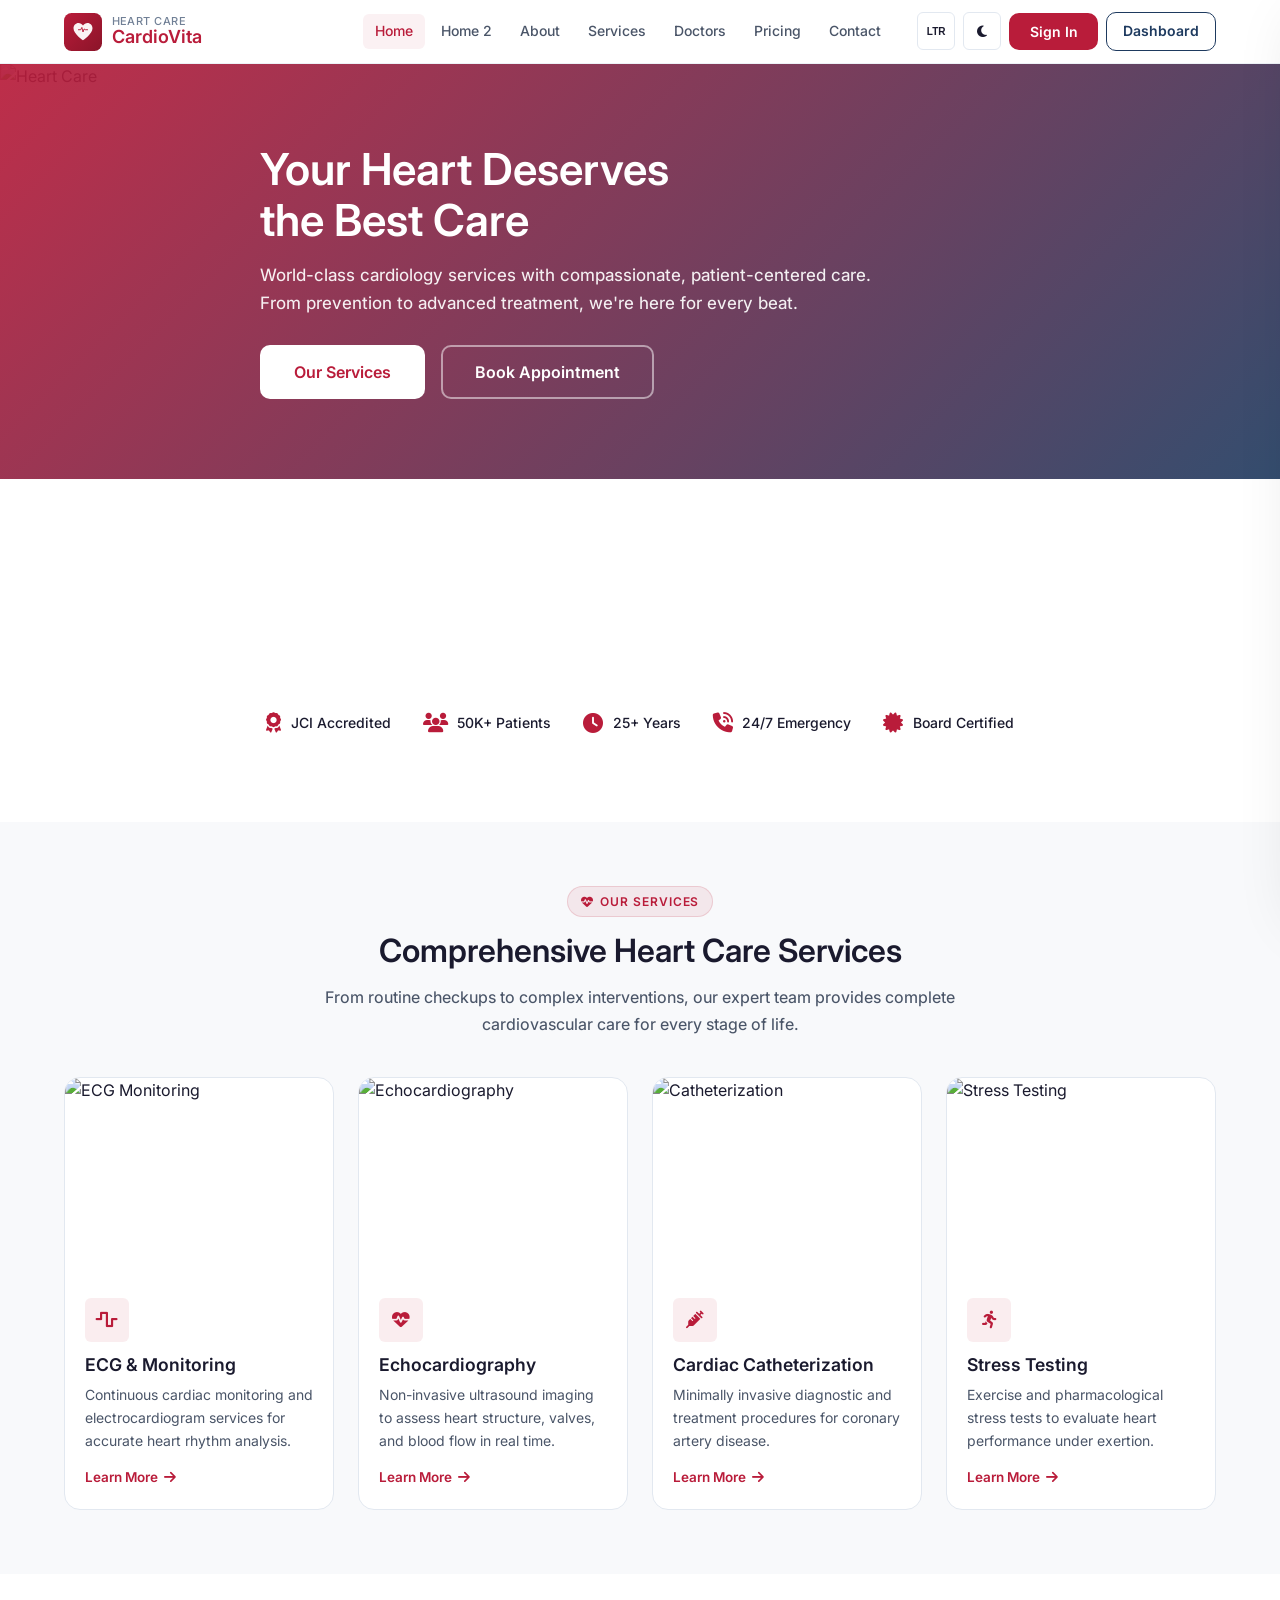
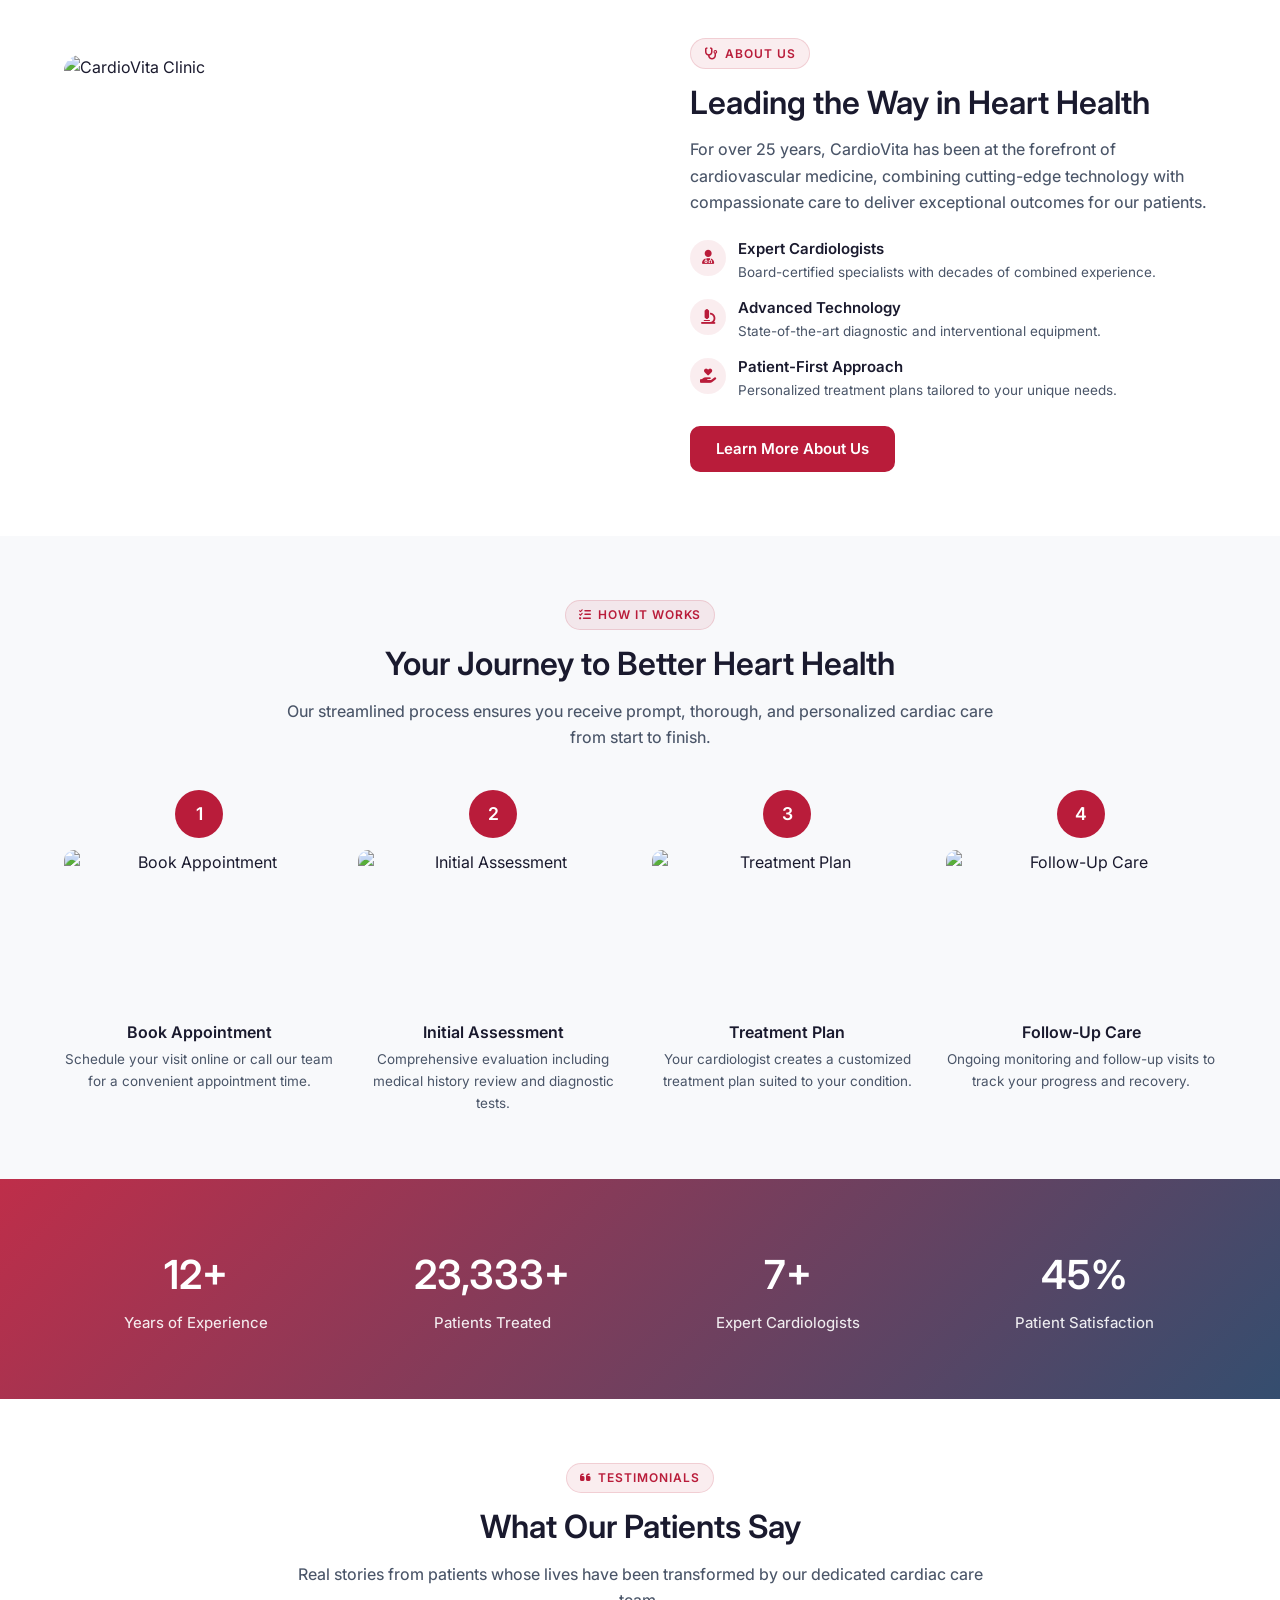
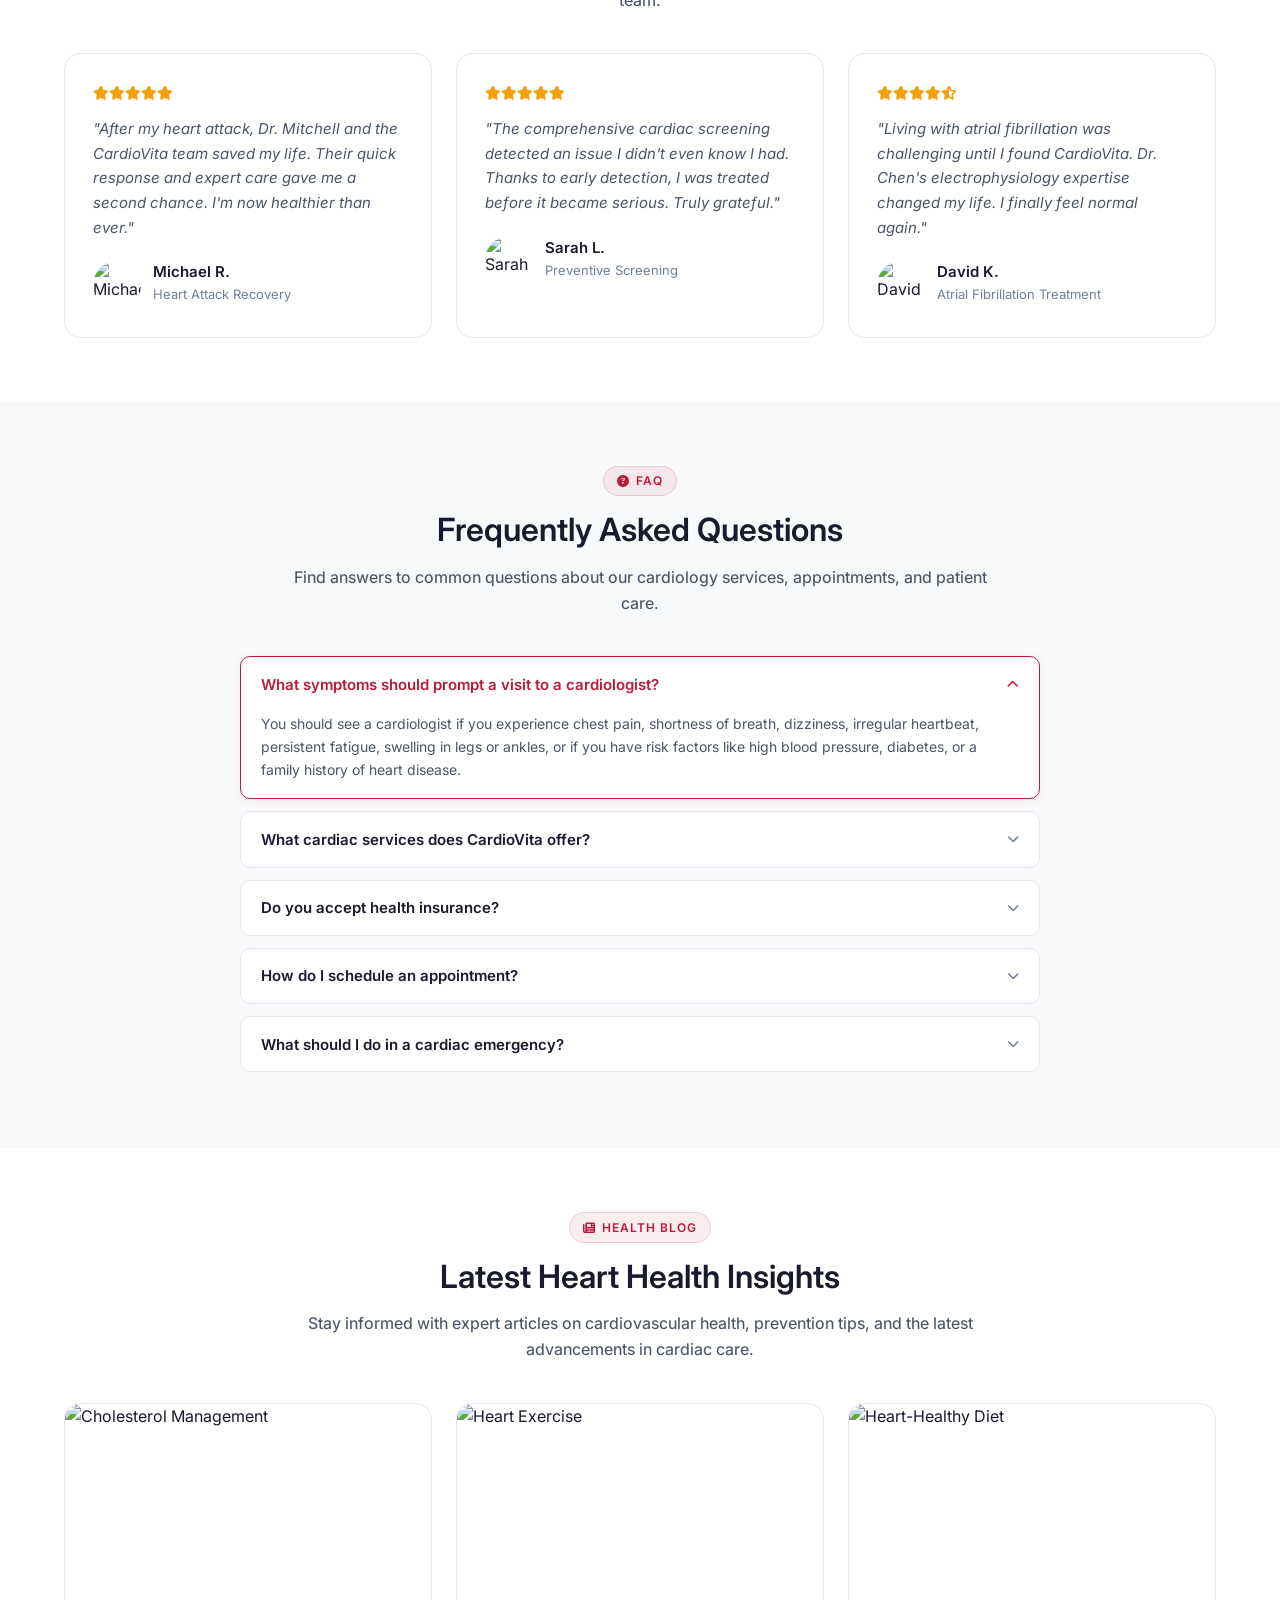
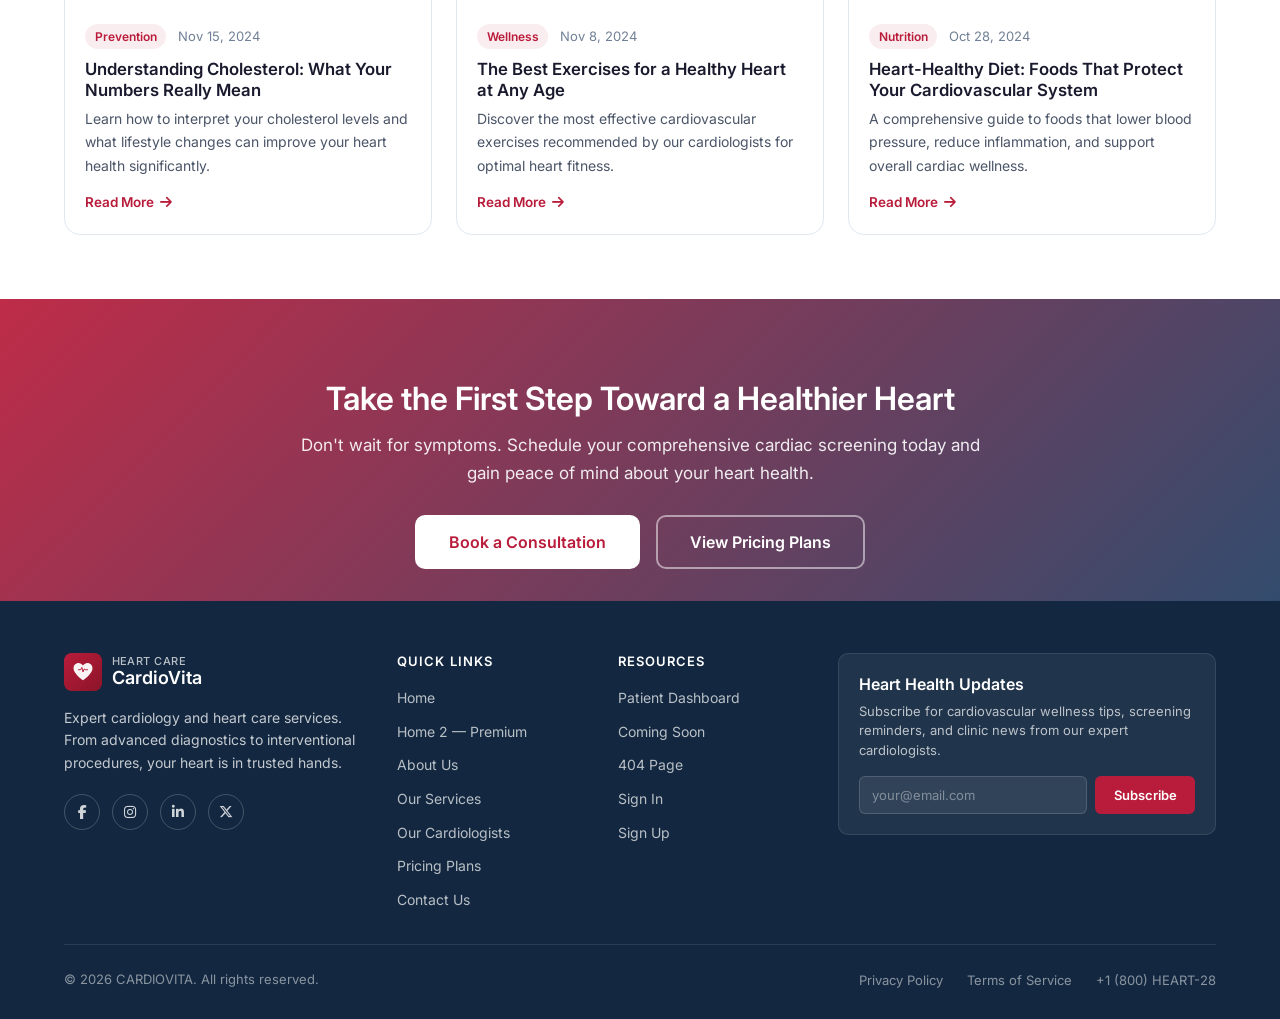
==== index.html @ 3a92ca6a "first commit" ====
<!DOCTYPE html>
<html lang="en" dir="ltr">
<head>
    <meta charset="UTF-8">
    <meta name="viewport" content="width=device-width, initial-scale=1.0">
    <link rel="icon" href="favicon.svg" type="image/svg+xml">
    <link rel="preconnect" href="https://fonts.googleapis.com">
    <link rel="preconnect" href="https://fonts.gstatic.com" crossorigin>
    <link href="https://fonts.googleapis.com/css2?family=Inter:wght@300;400;500;600&display=swap" rel="stylesheet">
    <link rel="stylesheet" href="https://cdnjs.cloudflare.com/ajax/libs/font-awesome/6.5.1/css/all.min.css">
    <link rel="stylesheet" href="style.css">
    <script>
      try{if(localStorage.getItem('cv-dark')==='1')document.documentElement.classList.add('dark');if(localStorage.getItem('cv-rtl')==='1')document.documentElement.setAttribute('dir','rtl');}catch(e){}
    </script>
    <title>CardioVita — Expert Heart Care & Cardiology</title>
    <style>
        .trust-row{display:flex;justify-content:center;gap:2rem;flex-wrap:wrap;padding:1.5rem 0}
        .trust-item{display:flex;align-items:center;gap:.6rem;font-size:.875rem;font-weight:500;color:var(--text)}
        .trust-item i{font-size:1.25rem;color:var(--primary)}
        .service-grid{display:grid;grid-template-columns:repeat(4,1fr);gap:1.5rem}
        .service-card{background:var(--bg-card);border:1px solid var(--border);border-radius:var(--radius-lg);overflow:hidden;transition:all var(--transition-normal)}
        .service-card:hover{border-color:var(--primary);transform:translateY(-4px);box-shadow:var(--shadow-md)}
        .service-card-img{width:100%;height:200px;object-fit:cover}
        .service-card-body{padding:1.25rem}
        .service-card-icon{width:44px;height:44px;border-radius:var(--radius-sm);background:rgba(185,28,58,.08);display:flex;align-items:center;justify-content:center;color:var(--primary);font-size:1.1rem;margin-bottom:.75rem}
        .service-card-body h3{font-size:1.1rem;margin-bottom:.4rem}
        .service-card-body p{font-size:.875rem;margin-bottom:.75rem}
        .service-card-link{font-size:.84375rem;font-weight:600;color:var(--primary);display:inline-flex;align-items:center;gap:.35rem}
        .about-split{display:grid;grid-template-columns:1.1fr 1fr;gap:3rem;align-items:center}
        .about-img{border-radius:var(--radius-lg);width:100%;height:400px;object-fit:cover}
        .about-features{display:flex;flex-direction:column;gap:1rem;margin:1.5rem 0}
        .about-feat{display:flex;align-items:flex-start;gap:.75rem}
        .about-feat-icon{width:36px;height:36px;border-radius:50%;background:rgba(185,28,58,.08);display:flex;align-items:center;justify-content:center;color:var(--primary);font-size:.9rem;flex-shrink:0}
        .process-grid{display:grid;grid-template-columns:repeat(4,1fr);gap:1.5rem;position:relative}
        .process-card{text-align:center;position:relative}
        .process-num{width:48px;height:48px;border-radius:50%;background:var(--primary);color:#fff;font-size:1.1rem;font-weight:600;display:flex;align-items:center;justify-content:center;margin:0 auto .75rem}
        .process-img{width:100%;height:160px;object-fit:cover;border-radius:var(--radius-md);margin-bottom:.75rem}
        .process-card h4{font-size:1rem;margin-bottom:.35rem}
        .process-card p{font-size:.84375rem}
        .stats-section{position:relative;background-size:cover;background-position:center;padding:4rem 0}
        .stats-overlay{position:absolute;inset:0;background:linear-gradient(135deg,rgba(185,28,58,.92),rgba(30,58,95,.9))}
        .stats-grid{display:grid;grid-template-columns:repeat(4,1fr);gap:2rem;position:relative;z-index:2;text-align:center;color:#fff}
        .stat-value{font-size:2.5rem;font-weight:600;margin-bottom:.25rem}
        .stat-label{font-size:.9375rem;font-weight:450;opacity:.9}
        .testimonial-grid{display:grid;grid-template-columns:repeat(3,1fr);gap:1.5rem}
        .testimonial-card{background:var(--bg-card);border:1px solid var(--border);border-radius:var(--radius-lg);padding:1.75rem;transition:all var(--transition-normal)}
        .testimonial-card:hover{border-color:var(--primary);box-shadow:var(--shadow-md)}
        .testimonial-stars{color:#f59e0b;font-size:.875rem;margin-bottom:.75rem}
        .testimonial-text{font-size:.9375rem;font-weight:400;color:var(--text-light);line-height:1.65;margin-bottom:1.25rem;font-style:italic}
        .testimonial-author{display:flex;align-items:center;gap:.75rem}
        .testimonial-avatar{width:48px;height:48px;border-radius:50%;object-fit:cover}
        .testimonial-info h4{font-size:.9375rem;margin-bottom:.15rem}
        .testimonial-info p{font-size:.8125rem;color:var(--text-muted)}
        .blog-grid{display:grid;grid-template-columns:repeat(3,1fr);gap:1.5rem}
        .blog-card{background:var(--bg-card);border:1px solid var(--border);border-radius:var(--radius-lg);overflow:hidden;transition:all var(--transition-normal)}
        .blog-card:hover{border-color:var(--primary);transform:translateY(-4px);box-shadow:var(--shadow-md)}
        .blog-card-img{width:100%;height:200px;object-fit:cover}
        .blog-card-body{padding:1.25rem}
        .blog-meta{display:flex;align-items:center;gap:.75rem;margin-bottom:.6rem;font-size:.8125rem}
        .blog-category{background:rgba(185,28,58,.08);color:var(--primary);padding:.2rem .6rem;border-radius:var(--radius-full);font-weight:600;font-size:.75rem}
        .blog-date{color:var(--text-muted);font-weight:400}
        .blog-card-body h3{font-size:1.05rem;margin-bottom:.4rem}
        .blog-card-body>p{font-size:.875rem;margin-bottom:.75rem}
        .cta-banner{position:relative;background-size:cover;background-position:center;padding:5rem 0;text-align:center}
        .cta-banner-overlay{position:absolute;inset:0;background:linear-gradient(135deg,rgba(185,28,58,.93),rgba(30,58,95,.91))}
        .cta-banner-content{position:relative;z-index:2;color:#fff;max-width:700px;margin:0 auto}
        .cta-banner-content h2{color:#fff;font-size:2rem;margin-bottom:.75rem}
        .cta-banner-content p{color:rgba(255,255,255,.9);font-size:1.0625rem;margin-bottom:1.75rem}
        @media(max-width:1024px){.service-grid,.process-grid,.stats-grid{grid-template-columns:repeat(2,1fr)}.about-split{grid-template-columns:1fr}.testimonial-grid,.blog-grid{grid-template-columns:repeat(2,1fr)}}
        @media(max-width:768px){.service-grid,.testimonial-grid,.blog-grid{grid-template-columns:1fr}.trust-row{gap:1rem}.about-split{gap:1.75rem}.about-img{height:280px}}
        @media(max-width:360px){.process-grid,.stats-grid{grid-template-columns:1fr}.trust-row{flex-direction:column;align-items:center}}
    </style>
</head>
<body>
    <div id="navbar-placeholder"></div>
    <main>

        <!-- HERO SLIDER -->
        <section class="hero-slider">
            <div class="hero-slide active">
                <img src="assets/images/hero-heart-care.jpg" alt="Heart Care" class="hero-slide-bg">
                <div class="hero-slide-overlay"></div>
                <div class="hero-slide-content container">
                    <h1 class="hero-slide-title">Your Heart Deserves<br>the Best Care</h1>
                    <p class="hero-slide-subtitle">World-class cardiology services with compassionate, patient-centered care. From prevention to advanced treatment, we're here for every beat.</p>
                    <div class="hero-btn-group">
                        <a href="services.html" class="btn btn-white btn-lg">Our Services</a>
                        <a href="contact.html" class="btn btn-outline btn-lg" style="color:#fff;border-color:rgba(255,255,255,.5)">Book Appointment</a>
                    </div>
                </div>
            </div>
            <div class="hero-slide">
                <img src="assets/images/hero-diagnostics.jpg" alt="Diagnostics" class="hero-slide-bg">
                <div class="hero-slide-overlay"></div>
                <div class="hero-slide-content container">
                    <h1 class="hero-slide-title">Advanced Cardiac<br>Diagnostics</h1>
                    <p class="hero-slide-subtitle">State-of-the-art imaging, ECG monitoring, and stress testing to detect and diagnose heart conditions early with precision.</p>
                    <div class="hero-btn-group">
                        <a href="services.html" class="btn btn-white btn-lg">Learn More</a>
                        <a href="doctors.html" class="btn btn-outline btn-lg" style="color:#fff;border-color:rgba(255,255,255,.5)">Meet Our Doctors</a>
                    </div>
                </div>
            </div>
            <div class="hero-slide">
                <img src="assets/images/hero-surgery.jpg" alt="Surgery" class="hero-slide-bg">
                <div class="hero-slide-overlay"></div>
                <div class="hero-slide-content container">
                    <h1 class="hero-slide-title">Interventional<br>Cardiology Excellence</h1>
                    <p class="hero-slide-subtitle">Minimally invasive procedures including angioplasty, stenting, and electrophysiology performed by board-certified specialists.</p>
                    <div class="hero-btn-group">
                        <a href="pricing.html" class="btn btn-white btn-lg">View Pricing</a>
                        <a href="contact.html" class="btn btn-outline btn-lg" style="color:#fff;border-color:rgba(255,255,255,.5)">Contact Us</a>
                    </div>
                </div>
            </div>
            <div class="hero-nav">
                <button class="hero-arrow-btn" id="heroPrevBtn" aria-label="Previous slide"><i class="fas fa-chevron-left"></i></button>
                <button class="hero-arrow-btn" id="heroNextBtn" aria-label="Next slide"><i class="fas fa-chevron-right"></i></button>
            </div>
            <div class="hero-dots">
                <button class="hero-dot active" aria-label="Slide 1"></button>
                <button class="hero-dot" aria-label="Slide 2"></button>
                <button class="hero-dot" aria-label="Slide 3"></button>
            </div>
        </section>

        <!-- TRUST BADGES -->
        <section class="section">
            <div class="container">
                <div class="trust-row fade-up">
                    <div class="trust-item"><i class="fas fa-award"></i><span>JCI Accredited</span></div>
                    <div class="trust-item"><i class="fas fa-users"></i><span>50K+ Patients</span></div>
                    <div class="trust-item"><i class="fas fa-clock"></i><span>25+ Years</span></div>
                    <div class="trust-item"><i class="fas fa-phone-volume"></i><span>24/7 Emergency</span></div>
                    <div class="trust-item"><i class="fas fa-certificate"></i><span>Board Certified</span></div>
                </div>
            </div>
        </section>

        <!-- SERVICES GRID -->
        <section class="section bg-alt">
            <div class="container">
                <div class="section-header text-center fade-up">
                    <span class="section-tag"><i class="fas fa-heartbeat"></i> Our Services</span>
                    <h2 class="section-title">Comprehensive Heart Care Services</h2>
                    <p class="section-desc">From routine checkups to complex interventions, our expert team provides complete cardiovascular care for every stage of life.</p>
                </div>
                <div class="service-grid">
                    <div class="service-card fade-up">
                        <img src="assets/images/service-ecg.jpg" alt="ECG Monitoring" class="service-card-img">
                        <div class="service-card-body">
                            <div class="service-card-icon"><i class="fas fa-wave-square"></i></div>
                            <h3>ECG & Monitoring</h3>
                            <p>Continuous cardiac monitoring and electrocardiogram services for accurate heart rhythm analysis.</p>
                            <a href="services.html" class="service-card-link">Learn More <i class="fas fa-arrow-right"></i></a>
                        </div>
                    </div>
                    <div class="service-card fade-up">
                        <img src="assets/images/service-echo.jpg" alt="Echocardiography" class="service-card-img">
                        <div class="service-card-body">
                            <div class="service-card-icon"><i class="fas fa-heart-pulse"></i></div>
                            <h3>Echocardiography</h3>
                            <p>Non-invasive ultrasound imaging to assess heart structure, valves, and blood flow in real time.</p>
                            <a href="services.html" class="service-card-link">Learn More <i class="fas fa-arrow-right"></i></a>
                        </div>
                    </div>
                    <div class="service-card fade-up">
                        <img src="assets/images/service-catheter.jpg" alt="Catheterization" class="service-card-img">
                        <div class="service-card-body">
                            <div class="service-card-icon"><i class="fas fa-syringe"></i></div>
                            <h3>Cardiac Catheterization</h3>
                            <p>Minimally invasive diagnostic and treatment procedures for coronary artery disease.</p>
                            <a href="services.html" class="service-card-link">Learn More <i class="fas fa-arrow-right"></i></a>
                        </div>
                    </div>
                    <div class="service-card fade-up">
                        <img src="assets/images/service-stress-test.jpg" alt="Stress Testing" class="service-card-img">
                        <div class="service-card-body">
                            <div class="service-card-icon"><i class="fas fa-running"></i></div>
                            <h3>Stress Testing</h3>
                            <p>Exercise and pharmacological stress tests to evaluate heart performance under exertion.</p>
                            <a href="services.html" class="service-card-link">Learn More <i class="fas fa-arrow-right"></i></a>
                        </div>
                    </div>
                </div>
            </div>
        </section>

        <!-- ABOUT SPLIT -->
        <section class="section">
            <div class="container">
                <div class="about-split">
                    <div class="fade-up">
                        <img src="assets/images/about-clinic.jpg" alt="CardioVita Clinic" class="about-img">
                    </div>
                    <div class="fade-up">
                        <span class="section-tag"><i class="fas fa-stethoscope"></i> About Us</span>
                        <h2 class="section-title">Leading the Way in Heart Health</h2>
                        <p class="section-desc">For over 25 years, CardioVita has been at the forefront of cardiovascular medicine, combining cutting-edge technology with compassionate care to deliver exceptional outcomes for our patients.</p>
                        <div class="about-features">
                            <div class="about-feat">
                                <div class="about-feat-icon"><i class="fas fa-user-md"></i></div>
                                <div>
                                    <h4 style="font-size:.9375rem;margin-bottom:.15rem">Expert Cardiologists</h4>
                                    <p style="font-size:.84375rem">Board-certified specialists with decades of combined experience.</p>
                                </div>
                            </div>
                            <div class="about-feat">
                                <div class="about-feat-icon"><i class="fas fa-microscope"></i></div>
                                <div>
                                    <h4 style="font-size:.9375rem;margin-bottom:.15rem">Advanced Technology</h4>
                                    <p style="font-size:.84375rem">State-of-the-art diagnostic and interventional equipment.</p>
                                </div>
                            </div>
                            <div class="about-feat">
                                <div class="about-feat-icon"><i class="fas fa-hand-holding-heart"></i></div>
                                <div>
                                    <h4 style="font-size:.9375rem;margin-bottom:.15rem">Patient-First Approach</h4>
                                    <p style="font-size:.84375rem">Personalized treatment plans tailored to your unique needs.</p>
                                </div>
                            </div>
                        </div>
                        <a href="about.html" class="btn btn-primary">Learn More About Us</a>
                    </div>
                </div>
            </div>
        </section>

        <!-- HOW IT WORKS PROCESS -->
        <section class="section bg-alt">
            <div class="container">
                <div class="section-header text-center fade-up">
                    <span class="section-tag"><i class="fas fa-list-check"></i> How It Works</span>
                    <h2 class="section-title">Your Journey to Better Heart Health</h2>
                    <p class="section-desc">Our streamlined process ensures you receive prompt, thorough, and personalized cardiac care from start to finish.</p>
                </div>
                <div class="process-grid">
                    <div class="process-card fade-up">
                        <div class="process-num">1</div>
                        <img src="assets/images/process-step1.jpg" alt="Book Appointment" class="process-img">
                        <h4>Book Appointment</h4>
                        <p>Schedule your visit online or call our team for a convenient appointment time.</p>
                    </div>
                    <div class="process-card fade-up">
                        <div class="process-num">2</div>
                        <img src="assets/images/process-step2.jpg" alt="Initial Assessment" class="process-img">
                        <h4>Initial Assessment</h4>
                        <p>Comprehensive evaluation including medical history review and diagnostic tests.</p>
                    </div>
                    <div class="process-card fade-up">
                        <div class="process-num">3</div>
                        <img src="assets/images/process-step3.jpg" alt="Treatment Plan" class="process-img">
                        <h4>Treatment Plan</h4>
                        <p>Your cardiologist creates a customized treatment plan suited to your condition.</p>
                    </div>
                    <div class="process-card fade-up">
                        <div class="process-num">4</div>
                        <img src="assets/images/process-step4.jpg" alt="Follow-Up Care" class="process-img">
                        <h4>Follow-Up Care</h4>
                        <p>Ongoing monitoring and follow-up visits to track your progress and recovery.</p>
                    </div>
                </div>
            </div>
        </section>

        <!-- STATISTICS COUNTER -->
        <section class="stats-section" style="background-image:url('assets/images/stats-background.jpg')">
            <div class="stats-overlay"></div>
            <div class="container">
                <div class="stats-grid fade-up">
                    <div>
                        <div class="stat-value" data-count="25" data-suffix="+">0</div>
                        <div class="stat-label">Years of Experience</div>
                    </div>
                    <div>
                        <div class="stat-value" data-count="50000" data-suffix="+">0</div>
                        <div class="stat-label">Patients Treated</div>
                    </div>
                    <div>
                        <div class="stat-value" data-count="15" data-suffix="+">0</div>
                        <div class="stat-label">Expert Cardiologists</div>
                    </div>
                    <div>
                        <div class="stat-value" data-count="98" data-suffix="%">0</div>
                        <div class="stat-label">Patient Satisfaction</div>
                    </div>
                </div>
            </div>
        </section>

        <!-- TESTIMONIALS -->
        <section class="section">
            <div class="container">
                <div class="section-header text-center fade-up">
                    <span class="section-tag"><i class="fas fa-quote-left"></i> Testimonials</span>
                    <h2 class="section-title">What Our Patients Say</h2>
                    <p class="section-desc">Real stories from patients whose lives have been transformed by our dedicated cardiac care team.</p>
                </div>
                <div class="testimonial-grid">
                    <div class="testimonial-card fade-up">
                        <div class="testimonial-stars"><i class="fas fa-star"></i><i class="fas fa-star"></i><i class="fas fa-star"></i><i class="fas fa-star"></i><i class="fas fa-star"></i></div>
                        <p class="testimonial-text">"After my heart attack, Dr. Mitchell and the CardioVita team saved my life. Their quick response and expert care gave me a second chance. I'm now healthier than ever."</p>
                        <div class="testimonial-author">
                            <img src="assets/images/testimonial-1.jpg" alt="Michael R." class="testimonial-avatar">
                            <div class="testimonial-info">
                                <h4>Michael R.</h4>
                                <p>Heart Attack Recovery</p>
                            </div>
                        </div>
                    </div>
                    <div class="testimonial-card fade-up">
                        <div class="testimonial-stars"><i class="fas fa-star"></i><i class="fas fa-star"></i><i class="fas fa-star"></i><i class="fas fa-star"></i><i class="fas fa-star"></i></div>
                        <p class="testimonial-text">"The comprehensive cardiac screening detected an issue I didn't even know I had. Thanks to early detection, I was treated before it became serious. Truly grateful."</p>
                        <div class="testimonial-author">
                            <img src="assets/images/testimonial-2.jpg" alt="Sarah L." class="testimonial-avatar">
                            <div class="testimonial-info">
                                <h4>Sarah L.</h4>
                                <p>Preventive Screening</p>
                            </div>
                        </div>
                    </div>
                    <div class="testimonial-card fade-up">
                        <div class="testimonial-stars"><i class="fas fa-star"></i><i class="fas fa-star"></i><i class="fas fa-star"></i><i class="fas fa-star"></i><i class="fas fa-star-half-stroke"></i></div>
                        <p class="testimonial-text">"Living with atrial fibrillation was challenging until I found CardioVita. Dr. Chen's electrophysiology expertise changed my life. I finally feel normal again."</p>
                        <div class="testimonial-author">
                            <img src="assets/images/testimonial-3.jpg" alt="David K." class="testimonial-avatar">
                            <div class="testimonial-info">
                                <h4>David K.</h4>
                                <p>Atrial Fibrillation Treatment</p>
                            </div>
                        </div>
                    </div>
                </div>
            </div>
        </section>

        <!-- FAQ ACCORDION -->
        <section class="section bg-alt">
            <div class="container">
                <div class="section-header text-center fade-up">
                    <span class="section-tag"><i class="fas fa-circle-question"></i> FAQ</span>
                    <h2 class="section-title">Frequently Asked Questions</h2>
                    <p class="section-desc">Find answers to common questions about our cardiology services, appointments, and patient care.</p>
                </div>
                <div style="max-width:800px;margin:0 auto">
                    <div class="faq-item active fade-up">
                        <button class="faq-question">
                            <span>What symptoms should prompt a visit to a cardiologist?</span>
                            <i class="fas fa-chevron-down"></i>
                        </button>
                        <div class="faq-answer">
                            <p>You should see a cardiologist if you experience chest pain, shortness of breath, dizziness, irregular heartbeat, persistent fatigue, swelling in legs or ankles, or if you have risk factors like high blood pressure, diabetes, or a family history of heart disease.</p>
                        </div>
                    </div>
                    <div class="faq-item fade-up">
                        <button class="faq-question">
                            <span>What cardiac services does CardioVita offer?</span>
                            <i class="fas fa-chevron-down"></i>
                        </button>
                        <div class="faq-answer">
                            <p>We offer comprehensive services including ECG monitoring, echocardiography, cardiac catheterization, stress testing, electrophysiology studies, nuclear cardiology, preventive screenings, cardiac rehabilitation, and emergency cardiac care.</p>
                        </div>
                    </div>
                    <div class="faq-item fade-up">
                        <button class="faq-question">
                            <span>Do you accept health insurance?</span>
                            <i class="fas fa-chevron-down"></i>
                        </button>
                        <div class="faq-answer">
                            <p>Yes, we accept most major health insurance plans including Aetna, BlueCross BlueShield, Cigna, UnitedHealthcare, Humana, and Medicare. Please contact our billing team to verify your specific coverage before your visit.</p>
                        </div>
                    </div>
                    <div class="faq-item fade-up">
                        <button class="faq-question">
                            <span>How do I schedule an appointment?</span>
                            <i class="fas fa-chevron-down"></i>
                        </button>
                        <div class="faq-answer">
                            <p>You can schedule an appointment by calling +1 (800) 432-7428, using our online booking system through the patient dashboard, or visiting our contact page. We offer both in-person and telehealth consultations.</p>
                        </div>
                    </div>
                    <div class="faq-item fade-up">
                        <button class="faq-question">
                            <span>What should I do in a cardiac emergency?</span>
                            <i class="fas fa-chevron-down"></i>
                        </button>
                        <div class="faq-answer">
                            <p>If you or someone else is experiencing a cardiac emergency such as severe chest pain, difficulty breathing, or loss of consciousness, call 911 immediately. Our emergency cardiac unit is available 24/7 for urgent cases.</p>
                        </div>
                    </div>
                </div>
            </div>
        </section>

        <!-- BLOG PREVIEW -->
        <section class="section">
            <div class="container">
                <div class="section-header text-center fade-up">
                    <span class="section-tag"><i class="fas fa-newspaper"></i> Health Blog</span>
                    <h2 class="section-title">Latest Heart Health Insights</h2>
                    <p class="section-desc">Stay informed with expert articles on cardiovascular health, prevention tips, and the latest advancements in cardiac care.</p>
                </div>
                <div class="blog-grid">
                    <div class="blog-card fade-up">
                        <img src="assets/images/blog-cholesterol.jpg" alt="Cholesterol Management" class="blog-card-img">
                        <div class="blog-card-body">
                            <div class="blog-meta">
                                <span class="blog-category">Prevention</span>
                                <span class="blog-date">Nov 15, 2024</span>
                            </div>
                            <h3>Understanding Cholesterol: What Your Numbers Really Mean</h3>
                            <p>Learn how to interpret your cholesterol levels and what lifestyle changes can improve your heart health significantly.</p>
                            <a href="coming-soon.html" class="service-card-link">Read More <i class="fas fa-arrow-right"></i></a>
                        </div>
                    </div>
                    <div class="blog-card fade-up">
                        <img src="assets/images/blog-exercise.jpg" alt="Heart Exercise" class="blog-card-img">
                        <div class="blog-card-body">
                            <div class="blog-meta">
                                <span class="blog-category">Wellness</span>
                                <span class="blog-date">Nov 8, 2024</span>
                            </div>
                            <h3>The Best Exercises for a Healthy Heart at Any Age</h3>
                            <p>Discover the most effective cardiovascular exercises recommended by our cardiologists for optimal heart fitness.</p>
                            <a href="coming-soon.html" class="service-card-link">Read More <i class="fas fa-arrow-right"></i></a>
                        </div>
                    </div>
                    <div class="blog-card fade-up">
                        <img src="assets/images/blog-diet.jpg" alt="Heart-Healthy Diet" class="blog-card-img">
                        <div class="blog-card-body">
                            <div class="blog-meta">
                                <span class="blog-category">Nutrition</span>
                                <span class="blog-date">Oct 28, 2024</span>
                            </div>
                            <h3>Heart-Healthy Diet: Foods That Protect Your Cardiovascular System</h3>
                            <p>A comprehensive guide to foods that lower blood pressure, reduce inflammation, and support overall cardiac wellness.</p>
                            <a href="coming-soon.html" class="service-card-link">Read More <i class="fas fa-arrow-right"></i></a>
                        </div>
                    </div>
                </div>
            </div>
        </section>

        <!-- CTA BANNER -->
        <section class="cta-banner" style="background-image:url('assets/images/cta-heart-bg.jpg')">
            <div class="cta-banner-overlay"></div>
            <div class="cta-banner-content">
                <h2>Take the First Step Toward a Healthier Heart</h2>
                <p>Don't wait for symptoms. Schedule your comprehensive cardiac screening today and gain peace of mind about your heart health.</p>
                <div class="hero-btn-group" style="justify-content:center">
                    <a href="contact.html" class="btn btn-white btn-lg">Book a Consultation</a>
                    <a href="pricing.html" class="btn btn-outline btn-lg" style="color:#fff;border-color:rgba(255,255,255,.5)">View Pricing Plans</a>
                </div>
            </div>
        </section>

    </main>
    <div id="footer-placeholder"></div>
    <script src="components.js"></script>
</body>
</html>
---- style.css ----
/* ======================================================
   CARDIOVITA — Cardiology & Heart Care Clinic
   Master Stylesheet
   Primary: #B91C3A (Cardiac Crimson)   Secondary: #1E3A5F (Midnight Navy)
   ====================================================== */

/* ---- CSS Custom Properties ---- */
:root {
    --primary: #B91C3A;
    --primary-light: #D4304F;
    --primary-dark: #8B1429;
    --primary-rgb: 185, 28, 58;
    --secondary: #1E3A5F;
    --secondary-light: #2A5080;
    --secondary-dark: #132840;
    --secondary-rgb: 30, 58, 95;

    --bg: #ffffff;
    --bg-alt: #F8F9FB;
    --bg-card: #ffffff;
    --bg-glass: rgba(255,255,255,0.75);

    --text: #1a1a2e;
    --text-light: #4a5568;
    --text-muted: #718096;
    --text-inverse: #ffffff;

    --border: #e2e8f0;
    --border-light: #edf2f7;

    --shadow-sm: 0 1px 3px rgba(0,0,0,0.06);
    --shadow-md: 0 4px 16px rgba(0,0,0,0.08);
    --shadow-lg: 0 12px 40px rgba(0,0,0,0.1);
    --shadow-xl: 0 20px 60px rgba(0,0,0,0.12);

    --radius-sm: 6px;
    --radius-md: 10px;
    --radius-lg: 16px;
    --radius-xl: 24px;
    --radius-full: 9999px;

    --font: 'Inter', -apple-system, BlinkMacSystemFont, 'Segoe UI', sans-serif;
    --transition-fast: 0.2s ease;
    --transition-normal: 0.3s cubic-bezier(0.4, 0, 0.2, 1);

    --success: #22c55e;
    --warning: #f59e0b;
    --danger: #ef4444;
    --info: #3b82f6;

    --container: 1200px;
    --navbar-h: 4rem;
}

/* ---- Dark Mode ---- */
html.dark {
    --bg: #0F1117;
    --bg-alt: #1A1D27;
    --bg-card: #1E2130;
    --bg-glass: rgba(15,17,23,0.85);

    --text: #E8ECF4;
    --text-light: #A0AEC0;
    --text-muted: #718096;

    --border: rgba(255,255,255,0.1);
    --border-light: rgba(255,255,255,0.06);

    --shadow-sm: 0 1px 3px rgba(0,0,0,0.3);
    --shadow-md: 0 4px 16px rgba(0,0,0,0.4);
    --shadow-lg: 0 12px 40px rgba(0,0,0,0.5);
    --shadow-xl: 0 20px 60px rgba(0,0,0,0.6);
}

/* ---- Reset & Base ---- */
*, *::before, *::after {
    box-sizing: border-box;
    margin: 0;
    padding: 0;
}

html {
    scroll-behavior: smooth;
    -webkit-text-size-adjust: 100%;
    overflow-x: hidden;
    max-width: 100%;
    width: 100%;
}

body {
    font-family: var(--font);
    font-weight: 400;
    color: var(--text);
    background: var(--bg);
    line-height: 1.6;
    min-height: 100vh;
    overflow-x: hidden;
    max-width: 100%;
    width: 100%;
    transition: background var(--transition-normal), color var(--transition-normal);
}

img {
    max-width: 100%;
    height: auto;
    display: block;
}

a {
    color: inherit;
    text-decoration: none;
    transition: color var(--transition-fast);
}

ul, ol { list-style: none; }

h1, h2, h3, h4, h5, h6 {
    font-weight: 600 !important;
    line-height: 1.25;
    color: var(--text);
}

h1 { font-size: 2.75rem; }
h2 { font-size: 2rem; }
h3 { font-size: 1.5rem; }
h4 { font-size: 1.25rem; }
h5 { font-size: 1.125rem; }
h6 { font-size: 1rem; }

p {
    font-weight: 400;
    color: var(--text-light);
    line-height: 1.65;
}

strong, b { font-weight: 600; }

/* ---- Container ---- */
.container {
    width: 100%;
    max-width: var(--container);
    margin: 0 auto;
    padding: 0 24px;
}

/* ---- Section System ---- */
.section {
    padding: 4rem 0;
    position: relative;
}

.bg-alt {
    background: var(--bg-alt);
}

section:last-of-type {
    padding-bottom: 2rem !important;
}

.section-header {
    margin-bottom: 2.5rem;
}

.section-tag {
    display: inline-flex;
    align-items: center;
    gap: 0.4rem;
    font-size: 0.75rem;
    font-weight: 600;
    text-transform: uppercase;
    letter-spacing: 0.08em;
    color: var(--primary);
    padding: 0.3rem 0.8rem;
    border-radius: var(--radius-full);
    background: rgba(185, 28, 58, 0.08);
    border: 1px solid rgba(185, 28, 58, 0.15);
    margin-bottom: 0.85rem;
}

html.dark .section-tag {
    background: rgba(185, 28, 58, 0.15);
    border-color: rgba(185, 28, 58, 0.25);
}

.section-title {
    font-size: 2rem;
    font-weight: 600 !important;
    color: var(--text);
    margin-bottom: 0.85rem;
    line-height: 1.25;
}

.section-desc {
    font-size: 1rem;
    font-weight: 450;
    color: var(--text-light);
    line-height: 1.65;
    max-width: 720px;
}

.text-center { text-align: center; }
.text-left { text-align: left; }
.text-center .section-desc { margin: 0 auto; }
.text-left .section-desc { margin: 0; }

/* ---- Badge ---- */
.badge {
    display: inline-flex;
    align-items: center;
    gap: 0.4rem;
    font-size: 0.8125rem;
    font-weight: 600;
    padding: 0.35rem 1rem;
    border-radius: var(--radius-full);
}

.badge-primary {
    background: rgba(185, 28, 58, 0.1);
    color: var(--primary);
    border: 1px solid rgba(185, 28, 58, 0.2);
}

.badge-secondary {
    background: rgba(30, 58, 95, 0.1);
    color: var(--secondary);
    border: 1px solid rgba(30, 58, 95, 0.2);
}

html.dark .badge-primary {
    background: rgba(185, 28, 58, 0.2);
    border-color: rgba(185, 28, 58, 0.35);
    color: #F87171;
}

html.dark .badge-secondary {
    background: rgba(30, 58, 95, 0.25);
    border-color: rgba(30, 58, 95, 0.4);
    color: #93C5FD;
}

/* ---- Buttons ---- */
.btn {
    display: inline-flex;
    align-items: center;
    justify-content: center;
    gap: 0.5rem;
    padding: 0.65rem 1.5rem;
    font-family: var(--font);
    font-size: 0.9375rem;
    font-weight: 600;
    border-radius: var(--radius-md);
    border: 2px solid transparent;
    cursor: pointer;
    transition: all var(--transition-normal);
    white-space: nowrap;
    text-decoration: none;
    line-height: 1.4;
}

.btn-primary {
    background: var(--primary);
    color: #FFFFFF;
    border-color: var(--primary);
}

.btn-primary:hover {
    background: var(--primary-dark);
    border-color: var(--primary-dark);
    transform: translateY(-2px);
    box-shadow: 0 4px 16px rgba(185, 28, 58, 0.3);
}

.btn-secondary {
    background: var(--secondary);
    color: #FFFFFF;
    border-color: var(--secondary);
}

.btn-secondary:hover {
    background: var(--secondary-dark);
    border-color: var(--secondary-dark);
    transform: translateY(-2px);
    box-shadow: 0 4px 16px rgba(30, 58, 95, 0.3);
}

.btn-outline {
    background: transparent;
    color: var(--primary);
    border-color: var(--primary);
}

.btn-outline:hover {
    background: var(--primary);
    color: #FFFFFF;
    transform: translateY(-2px);
}

.btn-outline-secondary {
    background: transparent;
    color: var(--secondary);
    border-color: var(--secondary);
}

.btn-outline-secondary:hover {
    background: var(--secondary);
    color: #FFFFFF;
    transform: translateY(-2px);
}

.btn-white {
    background: #FFFFFF;
    color: var(--primary);
    border-color: rgba(255,255,255,0.3);
}

.btn-white:hover {
    background: rgba(255,255,255,0.9);
    transform: translateY(-2px);
}

.btn-lg {
    padding: 0.85rem 2rem;
    font-size: 1rem;
}

.btn-sm {
    padding: 0.45rem 1.15rem;
    font-size: 0.875rem;
}

.w-full { width: 100%; }
.mb-3 { margin-bottom: 0.75rem; }
.mt-2 { margin-top: 0.5rem; }
.mt-3 { margin-top: 0.75rem; }
.ml-2 { margin-left: 0.5rem; }
.mr-2 { margin-right: 0.5rem; }
.mt-10 { margin-top: 2.5rem; }

/* ---- Navbar ---- */
.navbar {
    position: fixed;
    top: 0;
    left: 0;
    right: 0;
    z-index: 1000;
    background: var(--bg-glass);
    backdrop-filter: blur(16px);
    -webkit-backdrop-filter: blur(16px);
    border-bottom: 1px solid var(--border-light);
    transition: all var(--transition-normal);
    height: var(--navbar-h);
}

.navbar.scrolled {
    box-shadow: var(--shadow-md);
    border-bottom-color: var(--border);
}

.nav-inner {
    max-width: var(--container);
    margin: 0 auto;
    padding: 0 24px;
    display: flex;
    align-items: center;
    height: 100%;
    gap: 1.5rem;
}

.nav-logo {
    display: flex;
    align-items: center;
    gap: 0.6rem;
    text-decoration: none;
    flex-shrink: 0;
}

.nav-logo-text {
    display: flex;
    flex-direction: column;
    line-height: 1.15;
}

.brand-top {
    font-size: 0.6875rem;
    font-weight: 500;
    color: var(--text-muted);
    text-transform: uppercase;
    letter-spacing: 0.04em;
}

.brand-bottom {
    font-size: 1.125rem;
    font-weight: 600;
    color: var(--primary);
}

.nav-links {
    display: flex;
    align-items: center;
    gap: 0.25rem;
    margin-left: auto;
}

.nav-link {
    padding: 0.4rem 0.75rem;
    font-size: 0.875rem;
    font-weight: 500;
    color: var(--text-light);
    border-radius: var(--radius-sm);
    transition: all var(--transition-fast);
    white-space: nowrap;
}

.nav-link:hover,
.nav-link.active {
    color: var(--primary);
    background: rgba(185, 28, 58, 0.06);
}

.nav-actions {
    display: flex;
    align-items: center;
    gap: 0.5rem;
    flex-shrink: 0;
}

/* Icon Buttons (Theme & RTL Toggles) */
.nav-icon-btn {
    width: 38px;
    height: 38px;
    border-radius: var(--radius-sm);
    background-color: var(--bg-card);
    border: 1px solid var(--border);
    color: var(--text);
    display: inline-flex;
    align-items: center;
    justify-content: center;
    cursor: pointer;
    transition: all var(--transition-fast);
    flex-shrink: 0;
}

.nav-icon-btn:hover {
    background-color: var(--bg-alt);
    border-color: var(--primary);
    color: var(--primary);
    transform: translateY(-1px);
}

.dir-indicator,
.dir-label {
    font-size: 0.625rem;
    font-weight: 700;
}

/* Same dimensions for all icon buttons */
.nav-icon-btn,
.auth-toggle-btn,
.auth-dark-toggle,
#rtlToggleNav, #darkToggleNav,
#rtlToggleMob, #darkToggleMob,
#rtlToggleAuth, #darkToggleAuth,
#rtlToggle, #darkToggle {
    width: 38px !important;
    height: 38px !important;
    min-width: 38px !important;
    min-height: 38px !important;
    max-width: 38px !important;
    max-height: 38px !important;
}

.nav-cta-btn {
    flex-shrink: 0;
}

/* Dashboard nav link in header */
.btn-nav-dashboard {
    padding: 0.45rem 1rem;
    font-size: 0.875rem;
    font-weight: 600;
    color: var(--secondary);
    border: 1.5px solid var(--secondary);
    background: transparent;
    border-radius: var(--radius-md);
    transition: all var(--transition-fast);
    white-space: nowrap;
    text-decoration: none;
    display: inline-flex;
    align-items: center;
    justify-content: center;
}

.btn-nav-dashboard:hover,
.btn-nav-dashboard.active {
    background-color: var(--secondary);
    color: #FFFFFF !important;
    box-shadow: 0 2px 8px rgba(30, 58, 95, 0.25);
    transform: translateY(-1px);
}

/* Mobile Menu */
.mobile-menu-btn {
    display: none;
    background: none;
    border: none;
    color: var(--text);
    font-size: 1.25rem;
    cursor: pointer;
    width: 38px;
    height: 38px;
    align-items: center;
    justify-content: center;
}

.mobile-backdrop {
    display: none;
    position: fixed;
    inset: 0;
    background: rgba(0,0,0,0.4);
    z-index: 998;
    opacity: 0;
    transition: opacity var(--transition-normal);
}

.mobile-backdrop.open {
    display: block;
    opacity: 1;
}

.mobile-menu {
    position: fixed;
    top: 0;
    right: -300px;
    width: 280px;
    height: 100vh;
    background: var(--bg-card);
    z-index: 999;
    padding: 1.5rem;
    display: flex;
    flex-direction: column;
    gap: 0.5rem;
    box-shadow: var(--shadow-xl);
    transition: right var(--transition-normal);
    overflow-y: auto;
}

[dir="rtl"] .mobile-menu {
    right: auto;
    left: -300px;
    transition: left var(--transition-normal);
}

.mobile-menu.open {
    right: 0;
}

[dir="rtl"] .mobile-menu.open {
    left: 0;
    right: auto;
}

.mob-link {
    display: block;
    padding: 0.75rem 1rem;
    font-size: 0.9375rem;
    font-weight: 500;
    color: var(--text);
    border-radius: var(--radius-sm);
    transition: all var(--transition-fast);
}

.mob-link:hover,
.mob-link.active {
    color: var(--primary);
    background: rgba(185, 28, 58, 0.06);
}

.mob-actions {
    margin-top: auto;
    display: flex;
    flex-direction: column;
    gap: 0.75rem;
    padding-top: 1rem;
    border-top: 1px solid var(--border);
}

.mob-toggles {
    display: flex;
    justify-content: center;
    gap: 0.75rem;
    padding-top: 1rem;
}

.navbar-spacer {
    height: var(--navbar-h);
}

/* ---- Footer ---- */
.footer {
    background: var(--secondary-dark);
    color: rgba(255,255,255,0.9);
    padding: 3.25rem 0 1.75rem;
}

html.dark .footer {
    background: #0A0D12;
    border-top: 1px solid rgba(255,255,255,0.06);
}

.footer-grid {
    display: grid;
    grid-template-columns: 1.3fr 0.8fr 0.8fr 1.1fr;
    gap: 2.5rem;
    margin-bottom: 2rem;
}

.footer-brand p {
    font-size: 0.875rem;
    font-weight: 400;
    color: rgba(255,255,255,0.75);
    line-height: 1.6;
    margin-top: 1rem;
    margin-bottom: 1.25rem;
}

.footer-logo .brand-top {
    color: rgba(255,255,255,0.7);
}

.footer-logo .brand-bottom {
    color: #FFFFFF;
}

.footer-socials {
    display: flex;
    gap: 0.75rem;
}

.footer-social-link {
    width: 36px;
    height: 36px;
    border-radius: 50%;
    border: 1px solid rgba(255,255,255,0.2);
    display: flex;
    align-items: center;
    justify-content: center;
    color: rgba(255,255,255,0.8);
    font-size: 0.875rem;
    transition: all var(--transition-fast);
}

.footer-social-link:hover {
    background: var(--primary);
    border-color: var(--primary);
    color: #FFFFFF;
    transform: translateY(-2px);
}

.footer-col-title {
    font-size: 0.8125rem;
    font-weight: 600 !important;
    text-transform: uppercase;
    letter-spacing: 0.08em;
    color: #FFFFFF;
    margin-bottom: 1rem;
}

.footer-links {
    display: flex;
    flex-direction: column;
    gap: 0.5rem;
}

.footer-links li a {
    font-size: 0.875rem;
    font-weight: 400;
    color: rgba(255,255,255,0.7);
    transition: color var(--transition-fast);
}

.footer-links li a:hover {
    color: #FFFFFF;
}

/* Footer Newsletter */
.footer-newsletter-card {
    background: rgba(255,255,255,0.06);
    border: 1px solid rgba(255,255,255,0.1);
    border-radius: var(--radius-md);
    padding: 1.25rem;
}

.footer-newsletter-title {
    font-size: 1rem;
    font-weight: 600 !important;
    color: #FFFFFF;
    margin-bottom: 0.5rem;
}

.footer-newsletter-desc {
    font-size: 0.8125rem;
    font-weight: 400;
    color: rgba(255,255,255,0.7);
    margin-bottom: 1rem;
    line-height: 1.5;
}

.footer-newsletter-form {
    display: flex;
    gap: 0.5rem;
}

.footer-newsletter-input {
    flex: 1;
    padding: 0.6rem 0.75rem;
    border-radius: var(--radius-sm);
    border: 1px solid rgba(255,255,255,0.15);
    background: rgba(255,255,255,0.08);
    color: #FFFFFF;
    font-size: 0.8125rem;
    font-family: var(--font);
}

.footer-newsletter-input::placeholder {
    color: rgba(255,255,255,0.4);
}

.footer-newsletter-input:focus {
    outline: none;
    border-color: var(--primary);
}

.footer-newsletter-btn {
    padding: 0.6rem 1.15rem;
    background: var(--primary);
    color: #FFFFFF;
    border: none;
    border-radius: var(--radius-sm);
    font-size: 0.8125rem;
    font-weight: 600;
    font-family: var(--font);
    cursor: pointer;
    transition: all var(--transition-fast);
    white-space: nowrap;
}

.footer-newsletter-btn:hover {
    background: var(--primary-dark);
}

.footer-bottom {
    display: flex;
    justify-content: space-between;
    align-items: center;
    padding-top: 1.5rem;
    border-top: 1px solid rgba(255,255,255,0.1);
}

.footer-copyright {
    font-size: 0.8125rem;
    font-weight: 400;
    color: rgba(255,255,255,0.5);
}

.footer-bottom-links {
    display: flex;
    gap: 1.5rem;
}

.footer-bottom-links a {
    font-size: 0.8125rem;
    font-weight: 400;
    color: rgba(255,255,255,0.5);
    transition: color var(--transition-fast);
}

.footer-bottom-links a:hover {
    color: #FFFFFF;
}

/* ---- Utility Classes ---- */
.fade-up {
    opacity: 0;
    transform: translateY(24px);
    transition: opacity 0.6s ease, transform 0.6s ease;
}

.fade-up.visible {
    opacity: 1;
    transform: translateY(0);
}

/* ---- FAQ Accordion ---- */
.faq-item {
    background: var(--bg-card);
    border: 1px solid var(--border);
    border-radius: var(--radius-md);
    margin-bottom: 0.75rem;
    overflow: hidden;
    transition: all var(--transition-normal);
}

.faq-item:hover {
    border-color: var(--primary);
}

.faq-item.active {
    border-color: var(--primary);
    box-shadow: 0 2px 12px rgba(185, 28, 58, 0.08);
}

.faq-question {
    width: 100%;
    display: flex;
    align-items: center;
    justify-content: space-between;
    gap: 1rem;
    padding: 1.1rem 1.25rem;
    background: none;
    border: none;
    cursor: pointer;
    font-family: var(--font);
    font-size: 0.9375rem;
    font-weight: 600;
    color: var(--text);
    text-align: left;
    transition: color var(--transition-fast);
}

[dir="rtl"] .faq-question {
    text-align: right;
}

.faq-question:hover {
    color: var(--primary);
}

.faq-item.active .faq-question {
    color: var(--primary);
}

.faq-question i {
    font-size: 0.75rem;
    color: var(--text-muted);
    transition: transform var(--transition-normal);
    flex-shrink: 0;
}

.faq-item.active .faq-question i {
    transform: rotate(180deg);
    color: var(--primary);
}

.faq-answer {
    max-height: 0;
    overflow: hidden;
    transition: max-height 0.35s ease, padding 0.35s ease;
    padding: 0 1.25rem;
}

.faq-item.active .faq-answer {
    max-height: 300px;
    padding: 0 1.25rem 1.1rem;
}

.faq-answer p {
    font-size: 0.875rem;
    font-weight: 400;
    color: var(--text-light);
    line-height: 1.65;
}

/* ---- Hero Slider ---- */
.hero-slider {
    position: relative;
    width: 100%;
    overflow: hidden;
    min-height: 560px;
}

.hero-slide {
    position: absolute;
    inset: 0;
    opacity: 0;
    transition: opacity 0.8s ease;
    display: flex;
    align-items: center;
}

.hero-slide.active {
    opacity: 1;
    position: relative;
}

.hero-slide-bg {
    position: absolute;
    inset: 0;
    width: 100%;
    height: 100%;
    object-fit: cover;
}

.hero-slide-overlay {
    position: absolute;
    inset: 0;
    background: linear-gradient(135deg, rgba(185, 28, 58, 0.92) 0%, rgba(30, 58, 95, 0.90) 100%);
    z-index: 1;
}

.hero-slide-content {
    position: relative;
    z-index: 2;
    color: #FFFFFF;
    padding: 5rem 0;
    max-width: 760px;
}

.hero-slide-title {
    font-size: 2.75rem;
    font-weight: 600 !important;
    line-height: 1.15;
    margin-bottom: 1rem;
    color: #FFFFFF;
}

.hero-slide-subtitle {
    font-size: 1.0625rem;
    font-weight: 450;
    line-height: 1.65;
    color: rgba(255,255,255,0.92);
    margin-bottom: 1.75rem;
    max-width: 640px;
}

.hero-btn-group {
    display: flex;
    align-items: center;
    gap: 1rem;
    flex-wrap: wrap;
}

.hero-cta-group {
    display: flex;
    align-items: center;
    gap: 1rem;
    flex-wrap: wrap;
}

.hero-nav {
    position: absolute;
    bottom: 2rem;
    right: 2rem;
    z-index: 5;
    display: flex;
    gap: 0.5rem;
}

.hero-arrow-btn {
    width: 44px;
    height: 44px;
    border-radius: 50%;
    background: rgba(255,255,255,0.15);
    backdrop-filter: blur(8px);
    border: 1px solid rgba(255,255,255,0.3);
    color: #FFFFFF;
    font-size: 1rem;
    cursor: pointer;
    display: flex;
    align-items: center;
    justify-content: center;
    transition: all var(--transition-fast);
}

.hero-arrow-btn:hover {
    background: rgba(255,255,255,0.25);
}

.hero-dots {
    position: absolute;
    bottom: 1.5rem;
    left: 50%;
    transform: translateX(-50%);
    z-index: 5;
    display: flex;
    gap: 0.5rem;
}

.hero-dot {
    width: 12px;
    height: 12px;
    border-radius: 50%;
    border: 2px solid rgba(255,255,255,0.5);
    background: transparent;
    cursor: pointer;
    transition: all var(--transition-fast);
    padding: 0;
}

.hero-dot.active {
    border-color: #FFFFFF;
    background: #FFFFFF;
}

.hero-dot-fill { display: none; }

.shadow-pulse {
    box-shadow: 0 0 0 0 rgba(185, 28, 58, 0.5);
    animation: pulse-shadow 2s infinite;
}

@keyframes pulse-shadow {
    0% { box-shadow: 0 0 0 0 rgba(185, 28, 58, 0.5); }
    70% { box-shadow: 0 0 0 12px rgba(185, 28, 58, 0); }
    100% { box-shadow: 0 0 0 0 rgba(185, 28, 58, 0); }
}

/* ---- Cards ---- */
.card {
    background: var(--bg-card);
    border: 1px solid var(--border);
    border-radius: var(--radius-lg);
    padding: 1.75rem;
    transition: all var(--transition-normal);
}

.card:hover {
    border-color: var(--primary);
    transform: translateY(-4px);
    box-shadow: var(--shadow-md);
}

/* ---- Pricing Cards ---- */
.pricing-card {
    background: var(--bg-card);
    border: 1px solid var(--border);
    border-radius: var(--radius-lg);
    padding: 2rem 1.5rem;
    text-align: center;
    display: flex;
    flex-direction: column;
    transition: all var(--transition-normal);
}

.pricing-card.popular {
    border-color: var(--primary);
    transform: scale(1.03);
    box-shadow: var(--shadow-lg);
    position: relative;
}

.pricing-card.popular::before {
    content: 'Most Popular';
    position: absolute;
    top: -12px;
    left: 50%;
    transform: translateX(-50%);
    background: var(--primary);
    color: #FFFFFF;
    font-size: 0.75rem;
    font-weight: 600;
    padding: 0.25rem 1rem;
    border-radius: var(--radius-full);
    white-space: nowrap;
}

.pricing-card:hover {
    transform: translateY(-6px);
    box-shadow: var(--shadow-lg);
}

.pricing-card.popular:hover {
    transform: scale(1.03) translateY(-6px);
}

/* ---- Auth Pages (Login/Signup) ---- */
.auth-page {
    min-height: 100vh;
    display: flex;
    align-items: center;
    justify-content: center;
    background: var(--bg-alt);
    padding: 2rem 1rem;
    position: relative;
}

.auth-top-controls {
    position: fixed;
    top: 1rem;
    right: 1rem;
    display: flex;
    gap: 0.5rem;
    z-index: 100;
}

[dir="rtl"] .auth-top-controls {
    right: auto;
    left: 1rem;
}

.auth-card {
    width: 100%;
    max-width: 440px;
    background: var(--bg-card);
    border: 1px solid var(--border);
    border-radius: var(--radius-lg);
    padding: 2.25rem 2rem;
    box-shadow: var(--shadow-md);
}

.auth-logo-wrap {
    display: flex;
    justify-content: center;
    margin-bottom: 1.75rem;
}

.auth-title {
    font-size: 1.5rem;
    font-weight: 600 !important;
    text-align: center;
    color: var(--text);
    margin-bottom: 0.35rem;
}

.auth-subtitle {
    font-size: 0.875rem;
    font-weight: 400;
    text-align: center;
    color: var(--text-light);
    margin-bottom: 1.75rem;
}

.form-group {
    margin-bottom: 1.15rem;
}

.form-group label {
    display: block;
    font-size: 0.84375rem;
    font-weight: 500;
    color: var(--text);
    margin-bottom: 0.4rem;
}

.form-group label .required {
    color: var(--primary);
}

.form-input {
    width: 100%;
    padding: 0.7rem 1rem;
    border: 1px solid var(--border);
    border-radius: var(--radius-sm);
    background: var(--bg-alt);
    color: var(--text);
    font-size: 0.875rem;
    font-family: var(--font);
    transition: all var(--transition-fast);
}

.form-input:focus {
    outline: none;
    border-color: var(--primary);
    box-shadow: 0 0 0 3px rgba(185, 28, 58, 0.12);
    background: var(--bg-card);
}

.password-wrap {
    position: relative;
}

.password-toggle {
    position: absolute;
    top: 50%;
    right: 0.85rem;
    transform: translateY(-50%);
    background: none;
    border: none;
    color: var(--text-muted);
    cursor: pointer;
    font-size: 0.9rem;
    padding: 0;
    display: flex;
    align-items: center;
}

[dir="rtl"] .password-toggle {
    right: auto;
    left: 0.85rem;
}

.form-row-inline {
    display: flex;
    justify-content: space-between;
    align-items: center;
    margin-bottom: 1.25rem;
    font-size: 0.8125rem;
}

.form-check {
    display: flex;
    align-items: center;
    gap: 0.4rem;
    font-weight: 400;
    color: var(--text-light);
}

.form-check input[type="checkbox"] {
    accent-color: var(--primary);
    width: 15px;
    height: 15px;
}

.forgot-link {
    color: var(--primary);
    font-weight: 500;
    text-decoration: none;
}

.forgot-link:hover {
    text-decoration: underline;
}

.auth-divider {
    display: flex;
    align-items: center;
    gap: 0.75rem;
    margin: 1.5rem 0;
}

.auth-divider::before,
.auth-divider::after {
    content: '';
    flex: 1;
    height: 1px;
    background: var(--border);
}

.auth-divider span {
    font-size: 0.75rem;
    font-weight: 500;
    color: var(--text-muted);
    text-transform: uppercase;
    letter-spacing: 0.05em;
}

.social-login-grid {
    display: flex;
    flex-direction: column;
    gap: 0.75rem;
}

.social-btn {
    width: 100%;
    padding: 0.65rem;
    display: flex;
    align-items: center;
    justify-content: center;
    gap: 0.6rem;
    border: 1px solid var(--border);
    border-radius: var(--radius-sm);
    background: var(--bg-card);
    color: var(--text);
    font-size: 0.84375rem;
    font-weight: 500;
    font-family: var(--font);
    cursor: pointer;
    transition: all var(--transition-fast);
}

.social-btn:hover {
    border-color: var(--primary);
    background: var(--bg-alt);
}

.auth-footer-text {
    text-align: center;
    font-size: 0.84375rem;
    font-weight: 400;
    color: var(--text-light);
    margin-top: 1.25rem;
}

.auth-footer-text a {
    color: var(--primary);
    font-weight: 600;
    text-decoration: none;
}

.auth-footer-text a:hover {
    text-decoration: underline;
}

/* ---- Dashboard ---- */
.dash-layout {
    display: flex;
    min-height: 100vh;
    background: var(--bg);
}

.dash-sidebar {
    width: 260px;
    background: var(--bg-card);
    border-right: 1px solid var(--border);
    display: flex;
    flex-direction: column;
    position: fixed;
    top: 0;
    left: 0;
    bottom: 0;
    z-index: 100;
    transition: transform var(--transition-normal);
}

[dir="rtl"] .dash-sidebar {
    left: auto;
    right: 0;
    border-right: none;
    border-left: 1px solid var(--border);
}

.dash-sidebar-header {
    padding: 1.25rem 1rem;
    border-bottom: 1px solid var(--border);
}

.dash-sidebar-nav {
    flex: 1;
    padding: 1rem 0.75rem;
    overflow-y: auto;
}

.dash-nav-label {
    font-size: 0.6875rem;
    font-weight: 600;
    text-transform: uppercase;
    letter-spacing: 0.08em;
    color: var(--text-muted);
    padding: 0.5rem 0.75rem;
    margin-top: 0.5rem;
}

.dash-nav-item {
    display: flex;
    align-items: center;
    gap: 0.65rem;
    width: 100%;
    padding: 0.65rem 0.85rem;
    font-size: 0.875rem;
    font-weight: 500;
    color: var(--text-light);
    background: none;
    border: none;
    border-radius: var(--radius-sm);
    cursor: pointer;
    font-family: var(--font);
    transition: all var(--transition-fast);
    text-align: left;
}

[dir="rtl"] .dash-nav-item {
    text-align: right;
}

.dash-nav-item:hover {
    background: var(--bg-alt);
    color: var(--primary);
}

.dash-nav-item.active {
    background: rgba(185, 28, 58, 0.08);
    color: var(--primary);
    font-weight: 600;
}

.dash-nav-item i {
    width: 20px;
    text-align: center;
    font-size: 0.9rem;
}

.dash-sidebar-footer {
    padding: 0.75rem;
    border-top: 1px solid var(--border);
}

.dash-logout-btn {
    color: var(--danger) !important;
}

.dash-logout-btn:hover {
    background: rgba(239, 68, 68, 0.08) !important;
}

.dash-main {
    flex: 1;
    margin-left: 260px;
    display: flex;
    flex-direction: column;
    min-height: 100vh;
}

[dir="rtl"] .dash-main {
    margin-left: 0;
    margin-right: 260px;
}

.dash-header {
    display: flex;
    align-items: center;
    justify-content: space-between;
    padding: 0.75rem 1.5rem;
    background: var(--bg-card);
    border-bottom: 1px solid var(--border);
    min-height: 60px;
    position: sticky;
    top: 0;
    z-index: 50;
}

.dash-header-left {
    display: flex;
    align-items: center;
    gap: 0.75rem;
}

.dash-header-title {
    font-size: 1.125rem;
    font-weight: 600 !important;
    color: var(--text);
}

.dash-title-prefix {
    color: var(--text-muted);
    font-weight: 500;
}

.dash-header-right {
    display: flex;
    align-items: center;
    gap: 0.5rem;
}

.dash-mobile-toggle {
    display: none;
    background: none;
    border: none;
    color: var(--text);
    font-size: 1.25rem;
    cursor: pointer;
    padding: 0.25rem;
}

.dash-content {
    flex: 1;
    padding: 1.5rem;
}

.dash-tab {
    display: none;
}

.dash-tab.active {
    display: block;
}

/* Dashboard Cards & Metrics */
.dash-welcome {
    background: linear-gradient(135deg, var(--primary) 0%, var(--secondary) 100%);
    color: #FFFFFF;
    border-radius: var(--radius-lg);
    padding: 1.75rem 2rem;
    margin-bottom: 1.5rem;
}

.dash-welcome h2 {
    font-size: 1.35rem;
    font-weight: 600 !important;
    color: #FFFFFF;
    margin-bottom: 0.35rem;
}

.dash-welcome p {
    font-size: 0.9rem;
    font-weight: 400;
    color: rgba(255,255,255,0.88);
}

.dash-metrics-grid {
    display: grid;
    grid-template-columns: repeat(4, 1fr);
    gap: 1rem;
    margin-bottom: 1.5rem;
}

.dash-metric-card {
    background: var(--bg-card);
    border: 1px solid var(--border);
    border-radius: var(--radius-md);
    padding: 1.25rem;
}

.dash-metric-label {
    font-size: 0.75rem;
    font-weight: 500;
    color: var(--text-muted);
    text-transform: uppercase;
    letter-spacing: 0.05em;
    margin-bottom: 0.4rem;
}

.dash-metric-value {
    font-size: 1.5rem;
    font-weight: 600;
    color: var(--text);
}

.dash-metric-trend {
    font-size: 0.75rem;
    font-weight: 500;
    margin-top: 0.25rem;
}

.dash-metric-trend.up { color: var(--success); }
.dash-metric-trend.down { color: var(--danger); }

/* Dashboard Tables */
.dash-table-wrap {
    background: var(--bg-card);
    border: 1px solid var(--border);
    border-radius: var(--radius-md);
    overflow: hidden;
    margin-bottom: 1.5rem;
}

.dash-table-header {
    display: flex;
    align-items: center;
    justify-content: space-between;
    padding: 1rem 1.25rem;
    border-bottom: 1px solid var(--border);
}

.dash-table-title {
    font-size: 1rem;
    font-weight: 600 !important;
    color: var(--text);
}

.dash-table {
    width: 100%;
    border-collapse: collapse;
}

.dash-table th {
    text-align: left;
    padding: 0.75rem 1.25rem;
    font-size: 0.75rem;
    font-weight: 600;
    text-transform: uppercase;
    letter-spacing: 0.05em;
    color: var(--text-muted);
    background: var(--bg-alt);
    border-bottom: 1px solid var(--border);
}

[dir="rtl"] .dash-table th {
    text-align: right;
}

.dash-table td {
    padding: 0.75rem 1.25rem;
    font-size: 0.875rem;
    font-weight: 400;
    color: var(--text);
    border-bottom: 1px solid var(--border-light);
}

.dash-table tr:last-child td {
    border-bottom: none;
}

.dash-table tr:hover td {
    background: var(--bg-alt);
}

/* Status badges */
.status-badge {
    display: inline-flex;
    align-items: center;
    gap: 0.3rem;
    padding: 0.2rem 0.65rem;
    border-radius: var(--radius-full);
    font-size: 0.75rem;
    font-weight: 600;
}

.status-badge.completed,
.status-badge.normal {
    background: rgba(34, 197, 94, 0.1);
    color: #16a34a;
}

.status-badge.pending,
.status-badge.warning {
    background: rgba(245, 158, 11, 0.1);
    color: #d97706;
}

.status-badge.cancelled,
.status-badge.critical {
    background: rgba(239, 68, 68, 0.1);
    color: #dc2626;
}

.status-badge.scheduled,
.status-badge.active {
    background: rgba(59, 130, 246, 0.1);
    color: #2563eb;
}

/* Dashboard Sidebar Overlay */
.dash-sidebar-overlay {
    display: none;
    position: fixed;
    inset: 0;
    background: rgba(0,0,0,0.4);
    z-index: 99;
}

/* Notification dropdown */
.dash-notif-dropdown {
    position: absolute;
    top: 100%;
    right: 0;
    width: 320px;
    background: var(--bg-card);
    border: 1px solid var(--border);
    border-radius: var(--radius-md);
    box-shadow: var(--shadow-lg);
    z-index: 200;
    display: none;
    margin-top: 0.5rem;
}

[dir="rtl"] .dash-notif-dropdown {
    right: auto;
    left: 0;
}

.dash-notif-dropdown.open {
    display: block;
}

.notif-header {
    padding: 0.75rem 1rem;
    border-bottom: 1px solid var(--border);
    font-size: 0.875rem;
    font-weight: 600;
    color: var(--text);
}

.notif-item {
    padding: 0.75rem 1rem;
    border-bottom: 1px solid var(--border-light);
    display: flex;
    gap: 0.65rem;
    align-items: flex-start;
}

.notif-item:last-child { border-bottom: none; }

.notif-icon {
    width: 32px;
    height: 32px;
    border-radius: 50%;
    display: flex;
    align-items: center;
    justify-content: center;
    font-size: 0.75rem;
    flex-shrink: 0;
}

.notif-text { font-size: 0.8125rem; color: var(--text); font-weight: 400; line-height: 1.4; }
.notif-time { font-size: 0.6875rem; color: var(--text-muted); margin-top: 0.15rem; }

/* Profile dropdown */
.dash-profile-dropdown {
    position: absolute;
    top: 100%;
    right: 0;
    width: 200px;
    background: var(--bg-card);
    border: 1px solid var(--border);
    border-radius: var(--radius-md);
    box-shadow: var(--shadow-lg);
    z-index: 200;
    display: none;
    margin-top: 0.5rem;
    padding: 0.5rem;
}

[dir="rtl"] .dash-profile-dropdown {
    right: auto;
    left: 0;
}

.dash-profile-dropdown.open {
    display: block;
}

.profile-dropdown-item {
    display: flex;
    align-items: center;
    gap: 0.5rem;
    padding: 0.5rem 0.75rem;
    font-size: 0.84375rem;
    font-weight: 500;
    color: var(--text);
    border-radius: var(--radius-sm);
    cursor: pointer;
    transition: background var(--transition-fast);
    border: none;
    background: none;
    width: 100%;
    font-family: var(--font);
    text-align: left;
}

[dir="rtl"] .profile-dropdown-item {
    text-align: right;
}

.profile-dropdown-item:hover {
    background: var(--bg-alt);
    color: var(--primary);
}

.profile-dropdown-item.danger {
    color: var(--danger);
}

.profile-dropdown-item.danger:hover {
    background: rgba(239, 68, 68, 0.06);
}

/* ---- 404 & Coming Soon ---- */
.utility-page {
    min-height: 100vh;
    display: flex;
    flex-direction: column;
    align-items: center;
    justify-content: center;
    background: var(--bg-alt);
    padding: 2rem 1rem;
    text-align: center;
    position: relative;
}

.utility-top-controls {
    position: fixed;
    top: 1rem;
    right: 1rem;
    display: flex;
    gap: 0.5rem;
    z-index: 100;
}

[dir="rtl"] .utility-top-controls {
    right: auto;
    left: 1rem;
}

.utility-logo-link {
    display: inline-flex;
    align-items: center;
    gap: 0.6rem;
    margin-bottom: 2rem;
    text-decoration: none;
}

/* ---- Responsive Breakpoints ---- */
@media (max-width: 1024px) {
    .container { padding: 0 20px; }
    .section { padding: 3.25rem 0; }
    h1 { font-size: 2.25rem; }
    h2, .section-title { font-size: 1.75rem; }

    .footer-grid {
        grid-template-columns: 1fr 1fr;
        gap: 2rem;
    }

    .nav-links { display: none; }

    .mobile-menu-btn {
        display: flex;
    }

    .hero-slide-title { font-size: 2.25rem; }

    .dash-metrics-grid { grid-template-columns: repeat(2, 1fr); }
}

@media (max-width: 768px) {
    .container { padding: 0 16px; }
    .section { padding: 2.75rem 0; }
    h1 { font-size: 1.85rem; }
    h2, .section-title { font-size: 1.5rem; }
    .section-desc { font-size: 0.9375rem; }

    .footer-grid {
        grid-template-columns: 1fr;
        gap: 1.75rem;
    }

    .footer-bottom {
        flex-direction: column;
        gap: 0.75rem;
        text-align: center;
    }

    .hero-slider { min-height: 480px; }
    .hero-slide-title { font-size: 1.85rem; }
    .hero-slide-subtitle { font-size: 0.95rem; }
    .hero-slide-content { padding: 3.5rem 0; }

    .hero-btn-group,
    .hero-cta-group {
        flex-direction: column;
        width: 100%;
    }

    .hero-btn-group .btn,
    .hero-cta-group .btn {
        width: 100%;
    }

    .hero-nav { display: none; }

    .pricing-card.popular {
        transform: none;
    }

    .pricing-card.popular:hover {
        transform: translateY(-6px);
    }

    .auth-card {
        padding: 1.75rem 1.25rem;
    }

    /* Dashboard mobile */
    .dash-sidebar {
        transform: translateX(-100%);
    }

    [dir="rtl"] .dash-sidebar {
        transform: translateX(100%);
    }

    .dash-sidebar.open {
        transform: translateX(0);
    }

    .dash-sidebar-overlay.active {
        display: block;
    }

    .dash-main {
        margin-left: 0 !important;
    }

    [dir="rtl"] .dash-main {
        margin-right: 0 !important;
    }

    .dash-mobile-toggle {
        display: flex;
    }

    .dash-content { padding: 1rem; }

    .dash-metrics-grid { grid-template-columns: 1fr 1fr; }

    .dash-table { font-size: 0.8125rem; }
    .dash-table th, .dash-table td { padding: 0.6rem 0.75rem; }

    section:last-of-type { padding-bottom: 1.5rem !important; }

    .footer { padding: 2.25rem 0 1.25rem; }
}

@media (max-width: 360px) {
    .container { padding: 0 12px; }
    .section { padding: 2rem 0; }
    h1 { font-size: 1.5rem; }
    h2, .section-title { font-size: 1.35rem; }
    .hero-slide-title { font-size: 1.65rem !important; }
    .hero-slide-subtitle { font-size: 0.9375rem !important; }

    .card, .pricing-card, .auth-card {
        padding: 1.25rem 1rem !important;
    }

    .btn {
        width: 100% !important;
        justify-content: center !important;
        padding: 0.75rem 1rem !important;
        min-height: 44px !important;
    }

    .dash-metrics-grid { grid-template-columns: 1fr; }

    .footer { padding: 2rem 0 1.25rem !important; }

    .nav-logo-text { display: none; }
}

/* RTL Overrides */
[dir="rtl"] .nav-links { margin-left: 0; margin-right: auto; }
[dir="rtl"] .hero-btn-group { flex-direction: row-reverse; }
[dir="rtl"] .footer-bottom-links { flex-direction: row-reverse; }
[dir="rtl"] .ml-2 { margin-left: 0; margin-right: 0.5rem; }
[dir="rtl"] .mr-2 { margin-right: 0; margin-left: 0.5rem; }

@media (max-width: 768px) {
    [dir="rtl"] .hero-btn-group { flex-direction: column; }
}
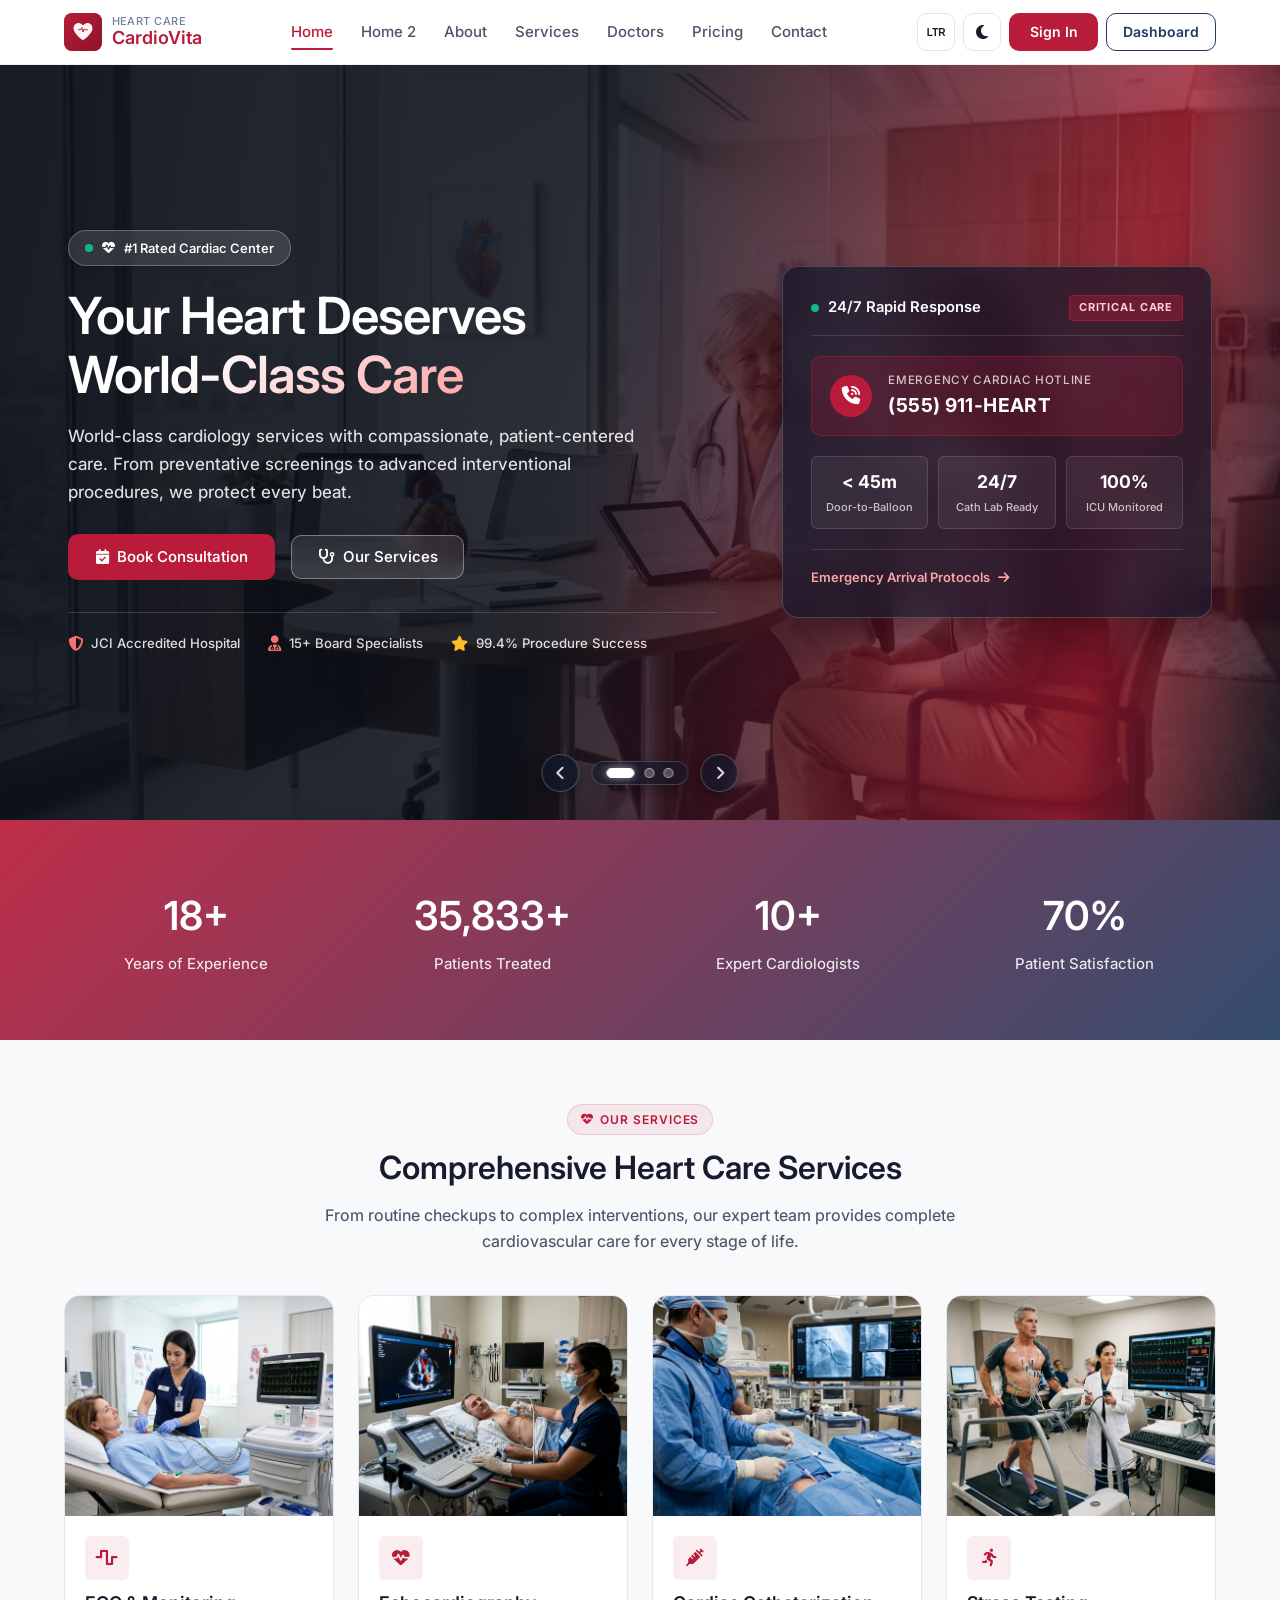
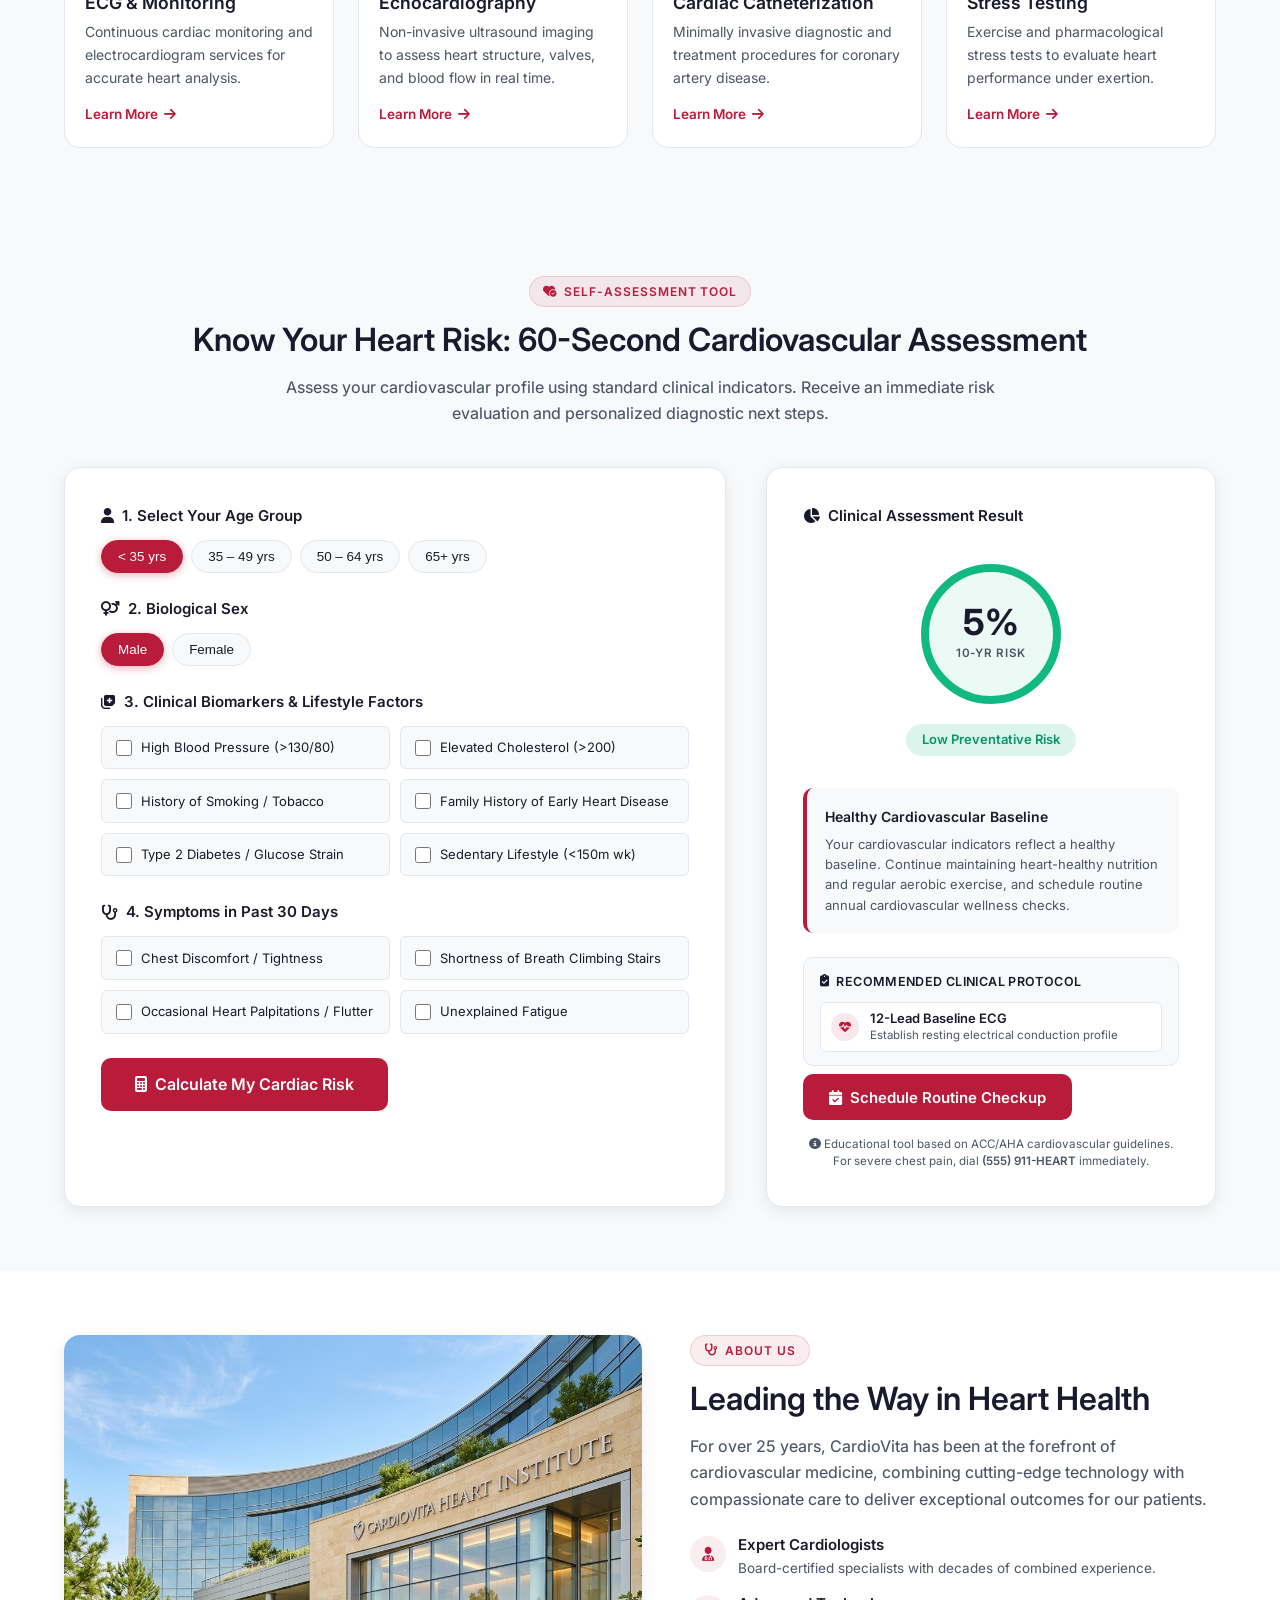
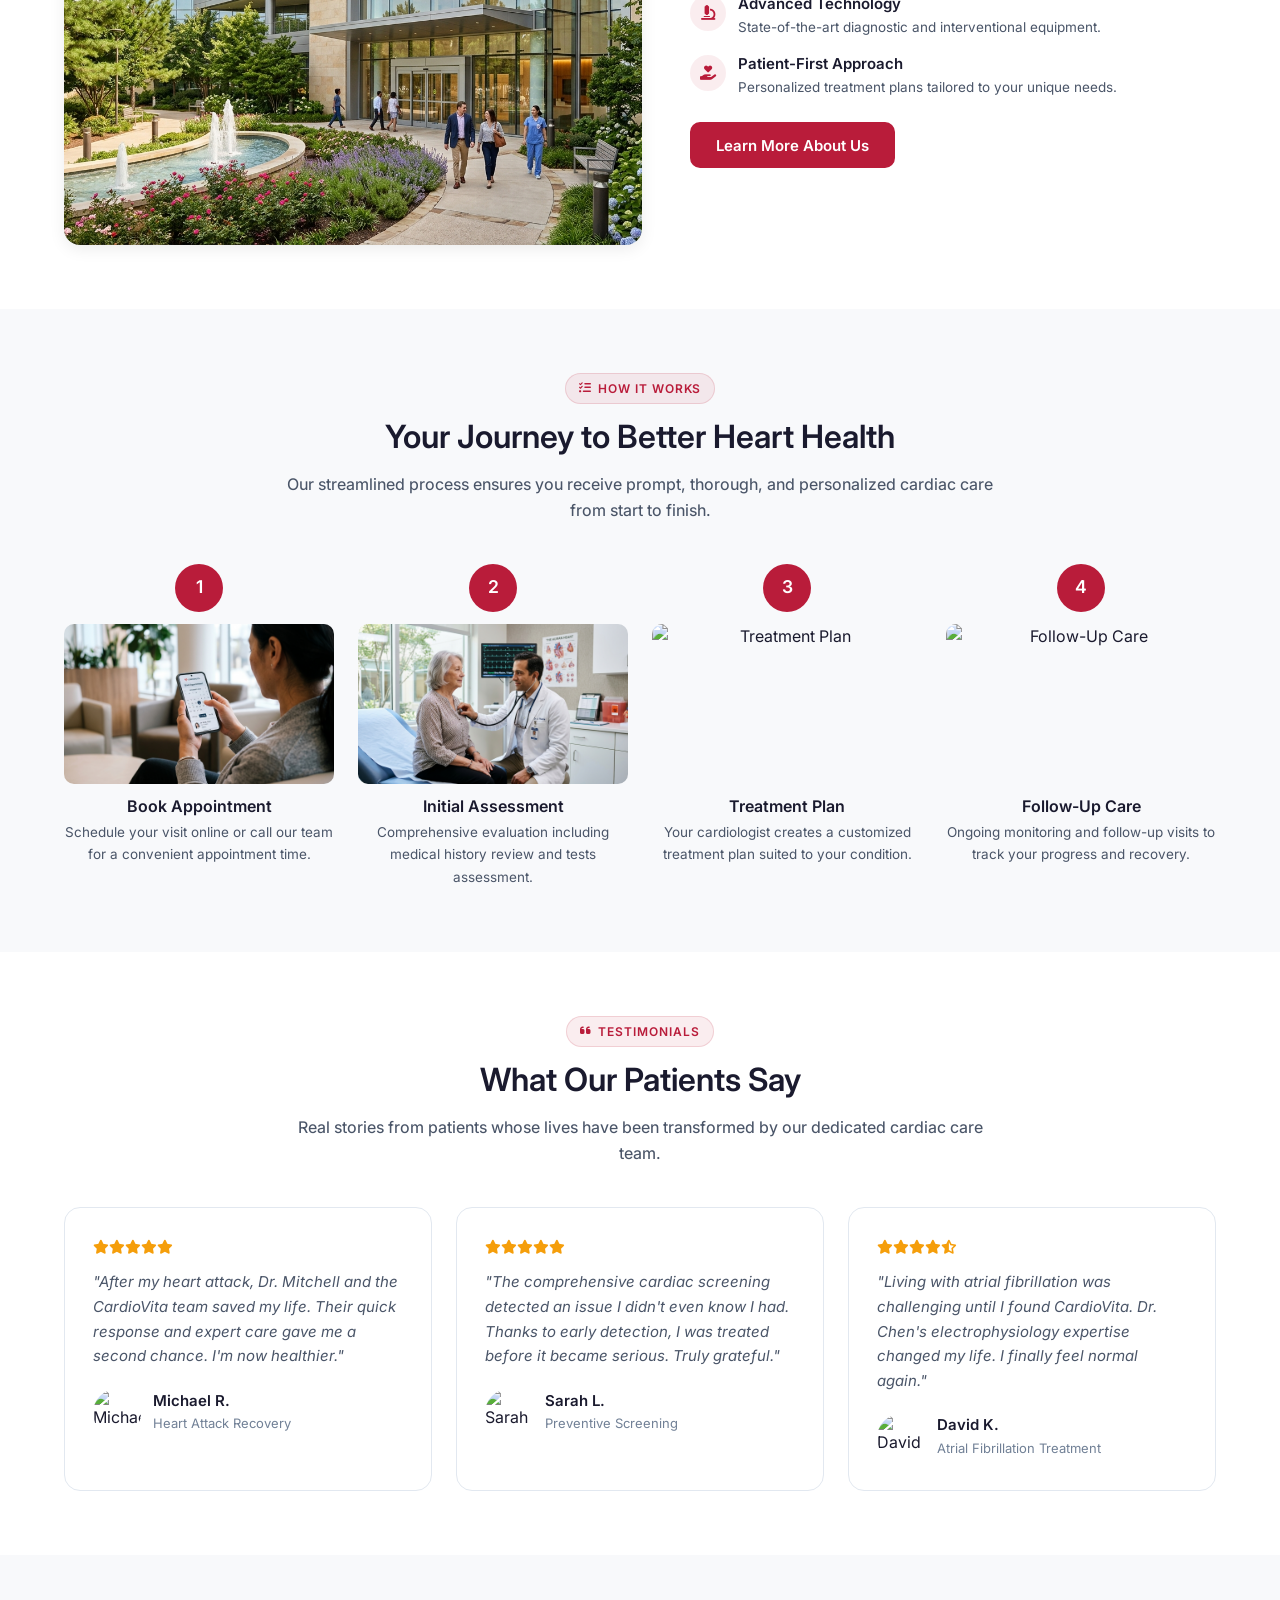
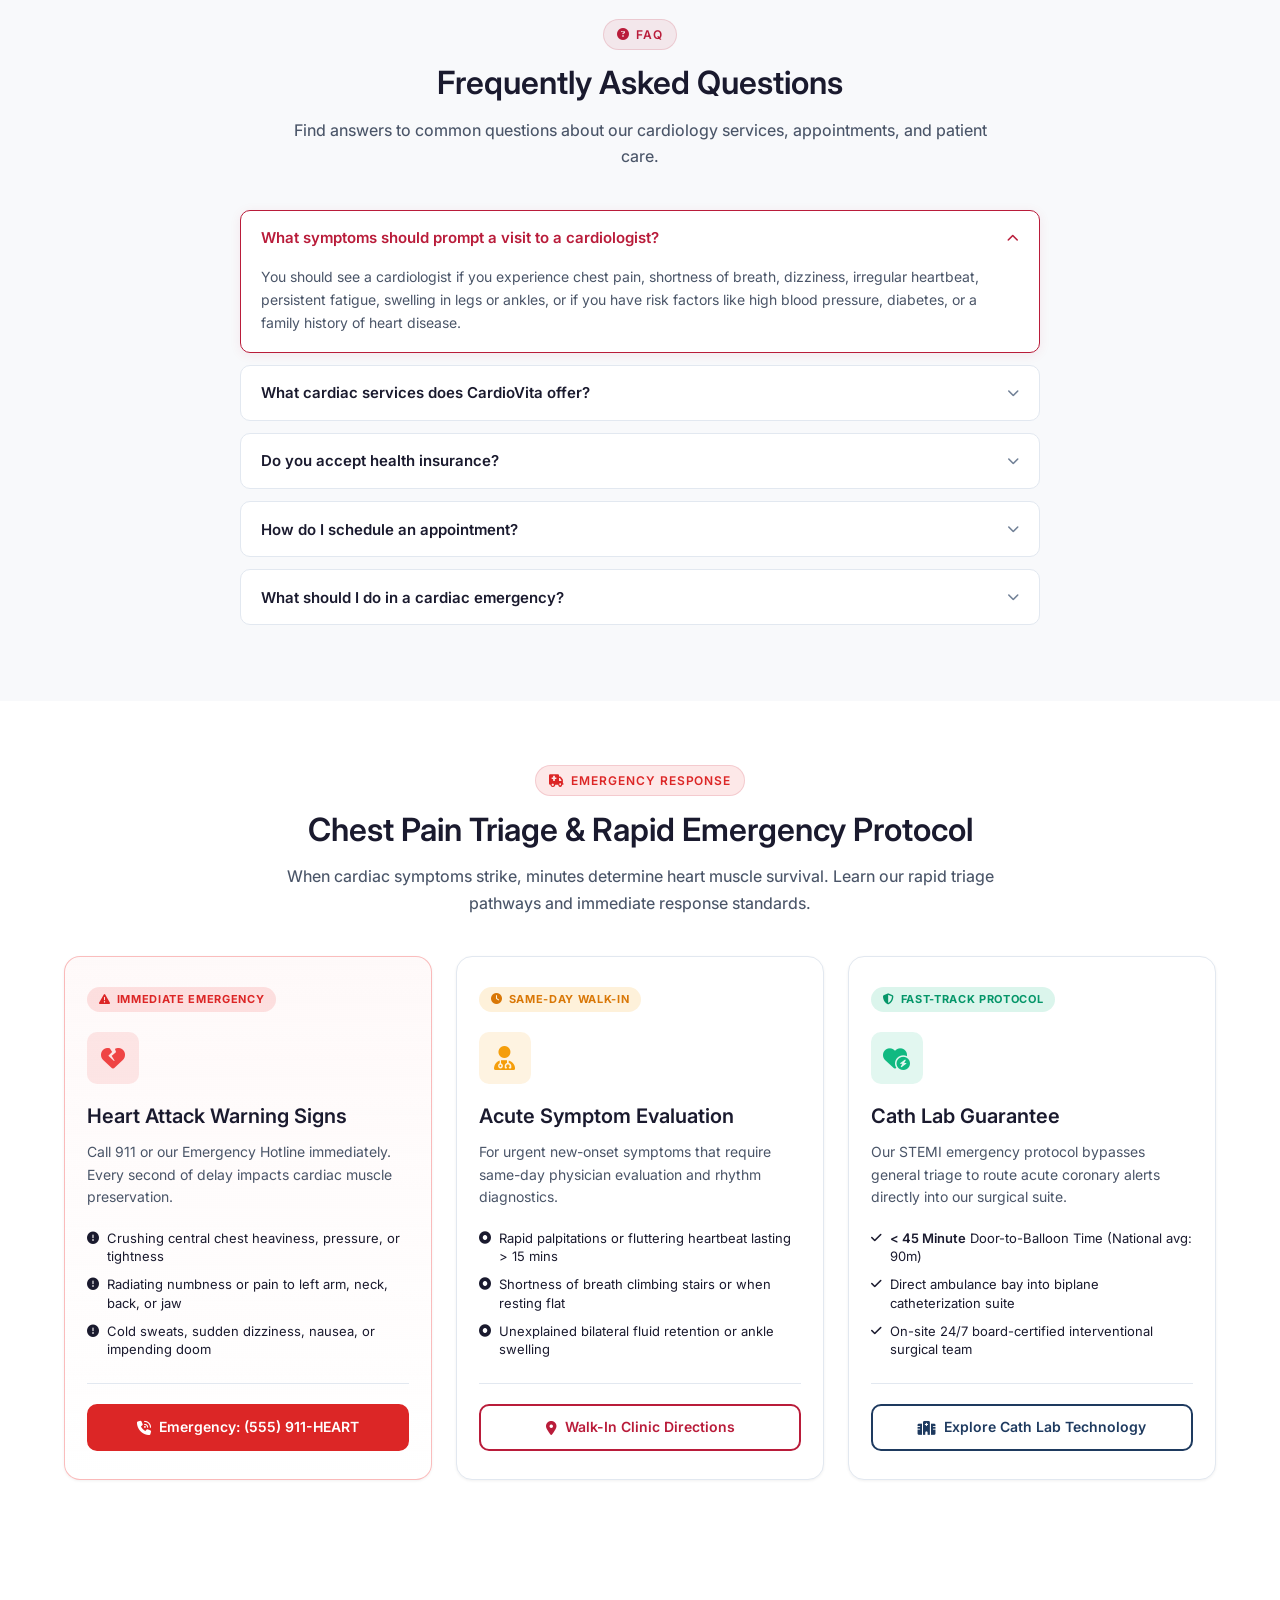
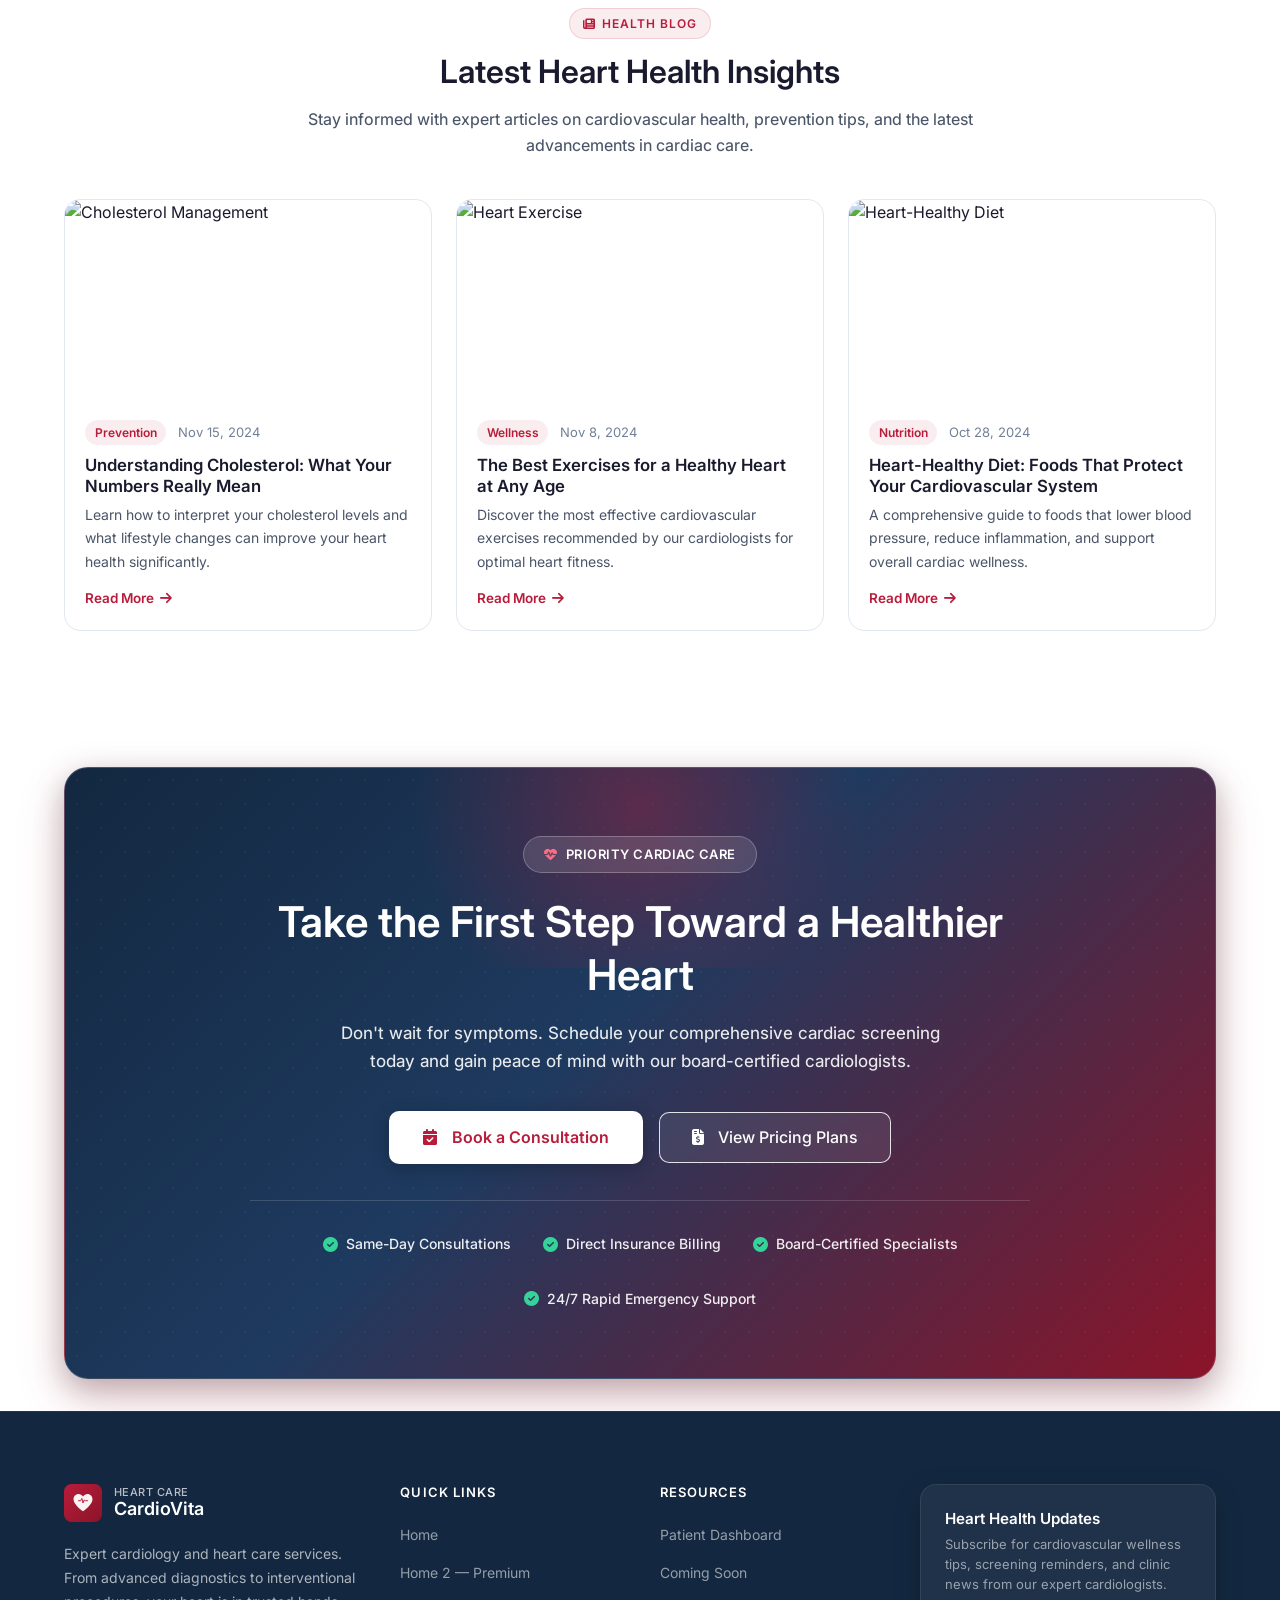
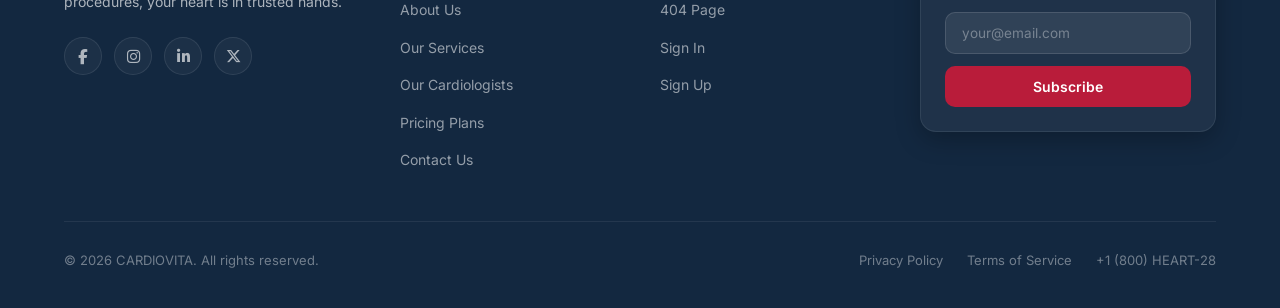
==== commit 2c4e4125: "fix" ====
--- a/index.html
+++ b/index.html
@@ -14,20 +14,18 @@
     </script>
     <title>CardioVita — Expert Heart Care & Cardiology</title>
     <style>
-        .trust-row{display:flex;justify-content:center;gap:2rem;flex-wrap:wrap;padding:1.5rem 0}
-        .trust-item{display:flex;align-items:center;gap:.6rem;font-size:.875rem;font-weight:500;color:var(--text)}
-        .trust-item i{font-size:1.25rem;color:var(--primary)}
         .service-grid{display:grid;grid-template-columns:repeat(4,1fr);gap:1.5rem}
         .service-card{background:var(--bg-card);border:1px solid var(--border);border-radius:var(--radius-lg);overflow:hidden;transition:all var(--transition-normal)}
         .service-card:hover{border-color:var(--primary);transform:translateY(-4px);box-shadow:var(--shadow-md)}
-        .service-card-img{width:100%;height:200px;object-fit:cover}
+        .service-card-img{width:100%;height:220px;object-fit:cover;object-position:center 20%}
         .service-card-body{padding:1.25rem}
         .service-card-icon{width:44px;height:44px;border-radius:var(--radius-sm);background:rgba(185,28,58,.08);display:flex;align-items:center;justify-content:center;color:var(--primary);font-size:1.1rem;margin-bottom:.75rem}
         .service-card-body h3{font-size:1.1rem;margin-bottom:.4rem}
         .service-card-body p{font-size:.875rem;margin-bottom:.75rem}
         .service-card-link{font-size:.84375rem;font-weight:600;color:var(--primary);display:inline-flex;align-items:center;gap:.35rem}
-        .about-split{display:grid;grid-template-columns:1.1fr 1fr;gap:3rem;align-items:center}
-        .about-img{border-radius:var(--radius-lg);width:100%;height:400px;object-fit:cover}
+        .about-split{display:grid;grid-template-columns:1.1fr 1fr;gap:3rem;align-items:stretch}
+        .about-img-wrap{display:flex;height:100%}
+        .about-img{border-radius:var(--radius-lg);width:100%;height:100%;min-height:510px;object-fit:cover;box-shadow:var(--shadow-md)}
         .about-features{display:flex;flex-direction:column;gap:1rem;margin:1.5rem 0}
         .about-feat{display:flex;align-items:flex-start;gap:.75rem}
         .about-feat-icon{width:36px;height:36px;border-radius:50%;background:rgba(185,28,58,.08);display:flex;align-items:center;justify-content:center;color:var(--primary);font-size:.9rem;flex-shrink:0}
@@ -61,14 +59,70 @@
         .blog-date{color:var(--text-muted);font-weight:400}
         .blog-card-body h3{font-size:1.05rem;margin-bottom:.4rem}
         .blog-card-body>p{font-size:.875rem;margin-bottom:.75rem}
-        .cta-banner{position:relative;background-size:cover;background-position:center;padding:5rem 0;text-align:center}
-        .cta-banner-overlay{position:absolute;inset:0;background:linear-gradient(135deg,rgba(185,28,58,.93),rgba(30,58,95,.91))}
-        .cta-banner-content{position:relative;z-index:2;color:#fff;max-width:700px;margin:0 auto}
-        .cta-banner-content h2{color:#fff;font-size:2rem;margin-bottom:.75rem}
-        .cta-banner-content p{color:rgba(255,255,255,.9);font-size:1.0625rem;margin-bottom:1.75rem}
-        @media(max-width:1024px){.service-grid,.process-grid,.stats-grid{grid-template-columns:repeat(2,1fr)}.about-split{grid-template-columns:1fr}.testimonial-grid,.blog-grid{grid-template-columns:repeat(2,1fr)}}
-        @media(max-width:768px){.service-grid,.testimonial-grid,.blog-grid{grid-template-columns:1fr}.trust-row{gap:1rem}.about-split{gap:1.75rem}.about-img{height:280px}}
-        @media(max-width:360px){.process-grid,.stats-grid{grid-template-columns:1fr}.trust-row{flex-direction:column;align-items:center}}
+        @media (max-width: 1024px) {
+            .service-grid, .process-grid, .stats-grid { grid-template-columns: repeat(2, 1fr); }
+            .service-card-img { height: 260px; object-position: center 20%; }
+            .about-split {
+                grid-template-columns: 1fr;
+                gap: 2.5rem;
+            }
+            .about-split > div:last-child {
+                max-width: 680px;
+                margin: 0 auto;
+                width: 100%;
+                text-align: center;
+                display: flex;
+                flex-direction: column;
+                align-items: center;
+            }
+            .about-split .section-tag { margin: 0 auto 0.75rem; }
+            .about-split .section-title { text-align: center; }
+            .about-split .section-desc { text-align: center; margin-left: auto; margin-right: auto; }
+            .about-split .about-features {
+                text-align: left;
+                max-width: 520px;
+                width: 100%;
+                margin: 1.5rem auto;
+            }
+            .about-split .btn { margin: 0 auto; }
+            .about-img { height: 380px; min-height: auto; }
+            .testimonial-grid, .blog-grid { grid-template-columns: repeat(2, 1fr); }
+        }
+        @media (max-width: 1024px) and (min-width: 769px) {
+            .testimonial-grid .testimonial-card:nth-child(3),
+            .testimonial-grid .testimonial-card:nth-child(3):last-child,
+            .blog-grid .blog-card:nth-child(3),
+            .blog-grid .blog-card:nth-child(3):last-child {
+                grid-column: 1 / -1 !important;
+                max-width: calc(50% - 0.75rem) !important;
+                margin: 0 auto !important;
+                justify-self: center !important;
+                width: 100% !important;
+            }
+        }
+        @media (max-width: 768px) {
+            .service-grid, .testimonial-grid, .blog-grid { grid-template-columns: 1fr; }
+            .service-card-img { height: 320px; object-position: center 18%; }
+            .blog-card-img { height: 260px; object-position: center 20%; }
+            .testimonial-grid .testimonial-card:nth-child(3),
+            .testimonial-grid .testimonial-card:nth-child(3):last-child,
+            .blog-grid .blog-card:nth-child(3),
+            .blog-grid .blog-card:nth-child(3):last-child {
+                grid-column: auto !important;
+                max-width: 100% !important;
+                margin: 0 !important;
+                justify-self: auto !important;
+            }
+            .about-split { gap: 1.75rem; }
+            .about-split > div:last-child { max-width: 100%; padding: 0 0.5rem; }
+            .about-split .about-features { max-width: 100%; }
+            .about-img { height: 280px; min-height: auto; }
+        }
+        @media (max-width: 480px) {
+            .service-card-img { height: 240px; }
+            .blog-card-img { height: 210px; }
+        }
+        @media (max-width: 360px) { .process-grid, .stats-grid { grid-template-columns: 1fr; } }
     </style>
 </head>
 <body>
@@ -77,62 +131,231 @@
 
         <!-- HERO SLIDER -->
         <section class="hero-slider">
+            <!-- Slide 1 -->
             <div class="hero-slide active">
                 <img src="assets/images/hero-heart-care.jpg" alt="Heart Care" class="hero-slide-bg">
                 <div class="hero-slide-overlay"></div>
-                <div class="hero-slide-content container">
-                    <h1 class="hero-slide-title">Your Heart Deserves<br>the Best Care</h1>
-                    <p class="hero-slide-subtitle">World-class cardiology services with compassionate, patient-centered care. From prevention to advanced treatment, we're here for every beat.</p>
-                    <div class="hero-btn-group">
-                        <a href="services.html" class="btn btn-white btn-lg">Our Services</a>
-                        <a href="contact.html" class="btn btn-outline btn-lg" style="color:#fff;border-color:rgba(255,255,255,.5)">Book Appointment</a>
-                    </div>
-                </div>
-            </div>
+                <div class="container hero-slide-container">
+                    <div class="hero-grid">
+                        <div class="hero-main-col">
+                            <div class="hero-badge-pill">
+                                <span class="hero-badge-pulse"></span>
+                                <i class="fas fa-heart-pulse"></i>
+                                <span>#1 Rated Cardiac Center</span>
+                            </div>
+                            <h1 class="hero-slide-title">Your Heart Deserves<br><span class="hero-gradient-text">World-Class Care</span></h1>
+                            <p class="hero-slide-subtitle">World-class cardiology services with compassionate, patient-centered care. From preventative screenings to advanced interventional procedures, we protect every beat.</p>
+                            <div class="hero-btn-group">
+                                <a href="contact.html" class="btn btn-primary btn-lg"><i class="fas fa-calendar-check"></i> Book Consultation</a>
+                                <a href="services.html" class="btn hero-btn-glass btn-lg"><i class="fas fa-stethoscope"></i> Our Services</a>
+                            </div>
+                            <div class="hero-trust-bar">
+                                <div class="hero-trust-item"><i class="fas fa-shield-halved"></i> JCI Accredited Hospital</div>
+                                <div class="hero-trust-item"><i class="fas fa-user-doctor"></i> 15+ Board Specialists</div>
+                                <div class="hero-trust-item"><i class="fas fa-star text-warning"></i> 99.4% Procedure Success</div>
+                            </div>
+                        </div>
+                        <div class="hero-side-col">
+                            <div class="hero-glass-card">
+                                <div class="hero-glass-header">
+                                    <div class="hero-glass-title">
+                                        <span class="hero-badge-pulse"></span>
+                                        <span>24/7 Rapid Response</span>
+                                    </div>
+                                    <span class="hero-glass-tag">CRITICAL CARE</span>
+                                </div>
+                                <div class="hero-hotline-box">
+                                    <div class="hero-hotline-icon"><i class="fas fa-phone-volume"></i></div>
+                                    <div>
+                                        <div class="hero-hotline-label">Emergency Cardiac Hotline</div>
+                                        <div class="hero-hotline-number">(555) 911-HEART</div>
+                                    </div>
+                                </div>
+                                <div class="hero-glass-metrics">
+                                    <div class="hero-metric-pill">
+                                        <div class="hero-metric-val">&lt; 45m</div>
+                                        <div class="hero-metric-lbl">Door-to-Balloon</div>
+                                    </div>
+                                    <div class="hero-metric-pill">
+                                        <div class="hero-metric-val">24/7</div>
+                                        <div class="hero-metric-lbl">Cath Lab Ready</div>
+                                    </div>
+                                    <div class="hero-metric-pill">
+                                        <div class="hero-metric-val">100%</div>
+                                        <div class="hero-metric-lbl">ICU Monitored</div>
+                                    </div>
+                                </div>
+                                <div class="hero-glass-footer">
+                                    <a href="contact.html" class="hero-glass-link">Emergency Arrival Protocols <i class="fas fa-arrow-right"></i></a>
+                                </div>
+                            </div>
+                        </div>
+                    </div>
+                </div>
+            </div>
+
+            <!-- Slide 2 -->
             <div class="hero-slide">
                 <img src="assets/images/hero-diagnostics.jpg" alt="Diagnostics" class="hero-slide-bg">
                 <div class="hero-slide-overlay"></div>
-                <div class="hero-slide-content container">
-                    <h1 class="hero-slide-title">Advanced Cardiac<br>Diagnostics</h1>
-                    <p class="hero-slide-subtitle">State-of-the-art imaging, ECG monitoring, and stress testing to detect and diagnose heart conditions early with precision.</p>
-                    <div class="hero-btn-group">
-                        <a href="services.html" class="btn btn-white btn-lg">Learn More</a>
-                        <a href="doctors.html" class="btn btn-outline btn-lg" style="color:#fff;border-color:rgba(255,255,255,.5)">Meet Our Doctors</a>
-                    </div>
-                </div>
-            </div>
+                <div class="container hero-slide-container">
+                    <div class="hero-grid">
+                        <div class="hero-main-col">
+                            <div class="hero-badge-pill">
+                                <span class="hero-badge-pulse"></span>
+                                <i class="fas fa-microscope"></i>
+                                <span>State-of-the-Art Diagnostics</span>
+                            </div>
+                            <h1 class="hero-slide-title">Advanced Cardiac<br><span class="hero-gradient-text">Precision Diagnostics</span></h1>
+                            <p class="hero-slide-subtitle">Ultra-precise imaging, continuous ECG telemetry, and clinical stress profiling to uncover cardiovascular conditions before symptoms arise.</p>
+                            <div class="hero-btn-group">
+                                <a href="services.html" class="btn btn-primary btn-lg"><i class="fas fa-magnifying-glass"></i> Explore Diagnostics</a>
+                                <a href="doctors.html" class="btn hero-btn-glass btn-lg"><i class="fas fa-user-doctor"></i> Meet Our Doctors</a>
+                            </div>
+                            <div class="hero-trust-bar">
+                                <div class="hero-trust-item"><i class="fas fa-bolt text-warning"></i> Same-Day Results</div>
+                                <div class="hero-trust-item"><i class="fas fa-file-waveform"></i> 12-Lead Digital ECG</div>
+                                <div class="hero-trust-item"><i class="fas fa-certificate"></i> AI-Enhanced Precision</div>
+                            </div>
+                        </div>
+                        <div class="hero-side-col">
+                            <div class="hero-glass-card">
+                                <div class="hero-glass-header">
+                                    <div class="hero-glass-title">
+                                        <i class="fas fa-heart-pulse text-danger"></i>
+                                        <span>Diagnostic Capabilities</span>
+                                    </div>
+                                    <span class="hero-glass-tag">PORTAL READY</span>
+                                </div>
+                                <div class="hero-capabilities-list">
+                                    <div class="hero-cap-item">
+                                        <div class="hero-cap-bullet"><i class="fas fa-check"></i></div>
+                                        <div>
+                                            <div class="hero-cap-title">12-Lead ECG & 14-Day Holter</div>
+                                            <div class="hero-cap-desc">Continuous arrhythmia capture & AI rhythm review</div>
+                                        </div>
+                                    </div>
+                                    <div class="hero-cap-item">
+                                        <div class="hero-cap-bullet"><i class="fas fa-check"></i></div>
+                                        <div>
+                                            <div class="hero-cap-title">4D Color Doppler Echocardiogram</div>
+                                            <div class="hero-cap-desc">Hemodynamic flow & myocardial wall strain imaging</div>
+                                        </div>
+                                    </div>
+                                    <div class="hero-cap-item">
+                                        <div class="hero-cap-bullet"><i class="fas fa-check"></i></div>
+                                        <div>
+                                            <div class="hero-cap-title">Low-Dose Cardiac CT Angiography</div>
+                                            <div class="hero-cap-desc">Sub-millimeter calcium score & plaque mapping</div>
+                                        </div>
+                                    </div>
+                                </div>
+                                <div class="hero-glass-footer">
+                                    <a href="services.html" class="hero-glass-link">View Diagnostic Tests & Prep <i class="fas fa-arrow-right"></i></a>
+                                </div>
+                            </div>
+                        </div>
+                    </div>
+                </div>
+            </div>
+
+            <!-- Slide 3 -->
             <div class="hero-slide">
                 <img src="assets/images/hero-surgery.jpg" alt="Surgery" class="hero-slide-bg">
                 <div class="hero-slide-overlay"></div>
-                <div class="hero-slide-content container">
-                    <h1 class="hero-slide-title">Interventional<br>Cardiology Excellence</h1>
-                    <p class="hero-slide-subtitle">Minimally invasive procedures including angioplasty, stenting, and electrophysiology performed by board-certified specialists.</p>
-                    <div class="hero-btn-group">
-                        <a href="pricing.html" class="btn btn-white btn-lg">View Pricing</a>
-                        <a href="contact.html" class="btn btn-outline btn-lg" style="color:#fff;border-color:rgba(255,255,255,.5)">Contact Us</a>
-                    </div>
-                </div>
-            </div>
-            <div class="hero-nav">
+                <div class="container hero-slide-container">
+                    <div class="hero-grid">
+                        <div class="hero-main-col">
+                            <div class="hero-badge-pill">
+                                <span class="hero-badge-pulse"></span>
+                                <i class="fas fa-stethoscope"></i>
+                                <span>Interventional Excellence</span>
+                            </div>
+                            <h1 class="hero-slide-title">Interventional<br><span class="hero-gradient-text">Cardiology Leadership</span></h1>
+                            <p class="hero-slide-subtitle">Transformative catheter-based interventions, transcatheter valve replacement (TAVR), and precision electrophysiology for faster, safer recoveries.</p>
+                            <div class="hero-btn-group">
+                                <a href="pricing.html" class="btn btn-primary btn-lg"><i class="fas fa-file-invoice-dollar"></i> View Pricing</a>
+                                <a href="contact.html" class="btn hero-btn-glass btn-lg"><i class="fas fa-envelope"></i> Contact Clinic</a>
+                            </div>
+                            <div class="hero-trust-bar">
+                                <div class="hero-trust-item"><i class="fas fa-clock"></i> Same-Day Discharge Options</div>
+                                <div class="hero-trust-item"><i class="fas fa-hospital"></i> Hybrid Cath Suites</div>
+                                <div class="hero-trust-item"><i class="fas fa-bed"></i> 1.2 Days Avg Recovery</div>
+                            </div>
+                        </div>
+                        <div class="hero-side-col">
+                            <div class="hero-glass-card">
+                                <div class="hero-glass-header">
+                                    <div class="hero-glass-title">
+                                        <i class="fas fa-hospital-user text-accent"></i>
+                                        <span>Surgical & Interventional Suite</span>
+                                    </div>
+                                    <span class="hero-glass-tag">HYBRID THEATRE</span>
+                                </div>
+                                <div class="hero-capabilities-list">
+                                    <div class="hero-cap-item">
+                                        <div class="hero-cap-bullet"><i class="fas fa-check"></i></div>
+                                        <div>
+                                            <div class="hero-cap-title">Radial-First Coronary Angioplasty</div>
+                                            <div class="hero-cap-desc">Minimally invasive wrist access reduces recovery time</div>
+                                        </div>
+                                    </div>
+                                    <div class="hero-cap-item">
+                                        <div class="hero-cap-bullet"><i class="fas fa-check"></i></div>
+                                        <div>
+                                            <div class="hero-cap-title">TAVR & Mitral Clip Repair</div>
+                                            <div class="hero-cap-desc">Surgical valve repair without open-heart surgery</div>
+                                        </div>
+                                    </div>
+                                    <div class="hero-cap-item">
+                                        <div class="hero-cap-bullet"><i class="fas fa-check"></i></div>
+                                        <div>
+                                            <div class="hero-cap-title">Electrophysiology & 3D Mapping</div>
+                                            <div class="hero-cap-desc">Targeted ablation for atrial fibrillation & flutter</div>
+                                        </div>
+                                    </div>
+                                </div>
+                                <div class="hero-glass-footer">
+                                    <a href="pricing.html" class="hero-glass-link">Explore Procedure Packages <i class="fas fa-arrow-right"></i></a>
+                                </div>
+                            </div>
+                        </div>
+                    </div>
+                </div>
+            </div>
+
+            <div class="hero-controls">
                 <button class="hero-arrow-btn" id="heroPrevBtn" aria-label="Previous slide"><i class="fas fa-chevron-left"></i></button>
+                <div class="hero-dots">
+                    <button class="hero-dot active" aria-label="Slide 1"></button>
+                    <button class="hero-dot" aria-label="Slide 2"></button>
+                    <button class="hero-dot" aria-label="Slide 3"></button>
+                </div>
                 <button class="hero-arrow-btn" id="heroNextBtn" aria-label="Next slide"><i class="fas fa-chevron-right"></i></button>
             </div>
-            <div class="hero-dots">
-                <button class="hero-dot active" aria-label="Slide 1"></button>
-                <button class="hero-dot" aria-label="Slide 2"></button>
-                <button class="hero-dot" aria-label="Slide 3"></button>
-            </div>
-        </section>
-
-        <!-- TRUST BADGES -->
-        <section class="section">
-            <div class="container">
-                <div class="trust-row fade-up">
-                    <div class="trust-item"><i class="fas fa-award"></i><span>JCI Accredited</span></div>
-                    <div class="trust-item"><i class="fas fa-users"></i><span>50K+ Patients</span></div>
-                    <div class="trust-item"><i class="fas fa-clock"></i><span>25+ Years</span></div>
-                    <div class="trust-item"><i class="fas fa-phone-volume"></i><span>24/7 Emergency</span></div>
-                    <div class="trust-item"><i class="fas fa-certificate"></i><span>Board Certified</span></div>
+        </section>
+
+        <!-- STATISTICS COUNTER -->
+        <section class="stats-section" style="background-image:url('assets/images/stats-background.jpg')">
+            <div class="stats-overlay"></div>
+            <div class="container">
+                <div class="stats-grid fade-up">
+                    <div>
+                        <div class="stat-value" data-count="25" data-suffix="+">0</div>
+                        <div class="stat-label">Years of Experience</div>
+                    </div>
+                    <div>
+                        <div class="stat-value" data-count="50000" data-suffix="+">0</div>
+                        <div class="stat-label">Patients Treated</div>
+                    </div>
+                    <div>
+                        <div class="stat-value" data-count="15" data-suffix="+">0</div>
+                        <div class="stat-label">Expert Cardiologists</div>
+                    </div>
+                    <div>
+                        <div class="stat-value" data-count="98" data-suffix="%">0</div>
+                        <div class="stat-label">Patient Satisfaction</div>
+                    </div>
                 </div>
             </div>
         </section>
@@ -151,7 +374,7 @@
                         <div class="service-card-body">
                             <div class="service-card-icon"><i class="fas fa-wave-square"></i></div>
                             <h3>ECG & Monitoring</h3>
-                            <p>Continuous cardiac monitoring and electrocardiogram services for accurate heart rhythm analysis.</p>
+                            <p>Continuous cardiac monitoring and electrocardiogram services for accurate heart analysis.</p>
                             <a href="services.html" class="service-card-link">Learn More <i class="fas fa-arrow-right"></i></a>
                         </div>
                     </div>
@@ -186,11 +409,135 @@
             </div>
         </section>
 
+        <!-- CARDIOVASCULAR RISK ASSESSMENT TOOL -->
+        <section class="section bg-alt cardiac-risk-section">
+            <div class="container">
+                <div class="section-header text-center fade-up">
+                    <span class="section-tag"><i class="fas fa-heart-circle-check"></i> Self-Assessment Tool</span>
+                    <h2 class="section-title">Know Your Heart Risk: 60-Second Cardiovascular Assessment</h2>
+                    <p class="section-desc">Assess your cardiovascular profile using standard clinical indicators. Receive an immediate risk evaluation and personalized diagnostic next steps.</p>
+                </div>
+                <div class="risk-screener-grid fade-up">
+                    <div class="risk-form-card">
+                        <div class="risk-step-title"><i class="fas fa-user text-primary"></i> 1. Select Your Age Group</div>
+                        <div class="risk-pill-selector age-selector">
+                            <button type="button" class="risk-pill-btn active" data-val="<35">&lt; 35 yrs</button>
+                            <button type="button" class="risk-pill-btn" data-val="35-49">35 – 49 yrs</button>
+                            <button type="button" class="risk-pill-btn" data-val="50-64">50 – 64 yrs</button>
+                            <button type="button" class="risk-pill-btn" data-val="65+">65+ yrs</button>
+                        </div>
+
+                        <div class="risk-step-title"><i class="fas fa-venus-mars text-primary"></i> 2. Biological Sex</div>
+                        <div class="risk-pill-selector">
+                            <button type="button" class="risk-pill-btn active">Male</button>
+                            <button type="button" class="risk-pill-btn">Female</button>
+                        </div>
+
+                        <div class="risk-step-title"><i class="fas fa-notes-medical text-primary"></i> 3. Clinical Biomarkers & Lifestyle Factors</div>
+                        <div class="risk-checkbox-grid">
+                            <label class="risk-check-label">
+                                <input type="checkbox" class="risk-factor-chk" value="bp">
+                                <span>High Blood Pressure (&gt;130/80)</span>
+                            </label>
+                            <label class="risk-check-label">
+                                <input type="checkbox" class="risk-factor-chk" value="chol">
+                                <span>Elevated Cholesterol (&gt;200)</span>
+                            </label>
+                            <label class="risk-check-label">
+                                <input type="checkbox" class="risk-factor-chk" value="smoke">
+                                <span>History of Smoking / Tobacco</span>
+                            </label>
+                            <label class="risk-check-label">
+                                <input type="checkbox" class="risk-factor-chk" value="family">
+                                <span>Family History of Early Heart Disease</span>
+                            </label>
+                            <label class="risk-check-label">
+                                <input type="checkbox" class="risk-factor-chk" value="diabetes">
+                                <span>Type 2 Diabetes / Glucose Strain</span>
+                            </label>
+                            <label class="risk-check-label">
+                                <input type="checkbox" class="risk-factor-chk" value="sedentary">
+                                <span>Sedentary Lifestyle (&lt;150m wk)</span>
+                            </label>
+                        </div>
+
+                        <div class="risk-step-title"><i class="fas fa-stethoscope text-primary"></i> 4. Symptoms in Past 30 Days</div>
+                        <div class="risk-checkbox-grid">
+                            <label class="risk-check-label">
+                                <input type="checkbox" class="risk-symptom-chk" value="chest_pain">
+                                <span>Chest Discomfort / Tightness</span>
+                            </label>
+                            <label class="risk-check-label">
+                                <input type="checkbox" class="risk-symptom-chk" value="sob">
+                                <span>Shortness of Breath Climbing Stairs</span>
+                            </label>
+                            <label class="risk-check-label">
+                                <input type="checkbox" class="risk-symptom-chk" value="palpitations">
+                                <span>Occasional Heart Palpitations / Flutter</span>
+                            </label>
+                            <label class="risk-check-label">
+                                <input type="checkbox" class="risk-symptom-chk" value="dizziness">
+                                <span>Unexplained Fatigue</span>
+                            </label>
+                        </div>
+
+                        <button type="button" class="btn btn-primary btn-lg w-100" id="btnCalculateRisk">
+                            <i class="fas fa-calculator"></i> Calculate My Cardiac Risk
+                        </button>
+                    </div>
+
+                    <div class="risk-result-card">
+                        <div>
+                            <div class="risk-step-title"><i class="fas fa-chart-pie text-primary"></i> Clinical Assessment Result</div>
+                            <div class="risk-meter-wrapper">
+                                <div class="risk-score-circle" id="riskScoreCircle">
+                                    <div class="risk-score-val" id="riskScoreVal">5%</div>
+                                    <div class="risk-score-label">10-Yr Risk</div>
+                                </div>
+                                <span class="risk-status-badge" id="riskStatusBadge">Low Preventative Risk</span>
+                            </div>
+                            <div class="risk-recommendation-box">
+                                <div class="risk-rec-title" id="riskRecTitle">Healthy Cardiovascular Baseline</div>
+                                <p class="risk-rec-text" id="riskRecText">Your cardiovascular indicators reflect a healthy baseline. Continue maintaining heart-healthy nutrition and regular aerobic exercise, and schedule routine annual cardiovascular wellness checks.</p>
+                            </div>
+
+                            <div class="risk-clinical-actions" id="riskClinicalActions">
+                                <div class="risk-actions-header">
+                                    <i class="fas fa-clipboard-check text-primary"></i>
+                                    <span>Recommended Clinical Protocol</span>
+                                </div>
+                                <div class="risk-actions-list" id="riskActionsList">
+                                    <div class="risk-action-item">
+                                        <div class="risk-action-icon"><i class="fas fa-heart-pulse"></i></div>
+                                        <div class="risk-action-info">
+                                            <div class="risk-action-title">12-Lead Baseline ECG</div>
+                                            <div class="risk-action-desc">Establish resting electrical conduction profile</div>
+                                        </div>
+                                    </div>
+    
+                                   
+                                </div>
+                            </div>
+                        </div>
+
+                        <div>
+                            <a href="contact.html" class="btn btn-primary w-100" id="riskCtaBtn">
+                                <i class="fas fa-calendar-check"></i> Schedule Routine Checkup
+                            </a>
+                            <p class="risk-disclaimer">
+                                <i class="fas fa-info-circle"></i> Educational tool based on ACC/AHA cardiovascular guidelines. For severe chest pain, dial <strong>(555) 911-HEART</strong> immediately.
+                            </p>
+                        </div>
+                    </div>
+                </div>
+            </div>
+        </section>
+
         <!-- ABOUT SPLIT -->
         <section class="section">
             <div class="container">
                 <div class="about-split">
-                    <div class="fade-up">
+                    <div class="fade-up about-img-wrap">
                         <img src="assets/images/about-clinic.jpg" alt="CardioVita Clinic" class="about-img">
                     </div>
                     <div class="fade-up">
@@ -245,7 +592,7 @@
                         <div class="process-num">2</div>
                         <img src="assets/images/process-step2.jpg" alt="Initial Assessment" class="process-img">
                         <h4>Initial Assessment</h4>
-                        <p>Comprehensive evaluation including medical history review and diagnostic tests.</p>
+                        <p>Comprehensive evaluation including medical history review and tests assessment.</p>
                     </div>
                     <div class="process-card fade-up">
                         <div class="process-num">3</div>
@@ -263,31 +610,6 @@
             </div>
         </section>
 
-        <!-- STATISTICS COUNTER -->
-        <section class="stats-section" style="background-image:url('assets/images/stats-background.jpg')">
-            <div class="stats-overlay"></div>
-            <div class="container">
-                <div class="stats-grid fade-up">
-                    <div>
-                        <div class="stat-value" data-count="25" data-suffix="+">0</div>
-                        <div class="stat-label">Years of Experience</div>
-                    </div>
-                    <div>
-                        <div class="stat-value" data-count="50000" data-suffix="+">0</div>
-                        <div class="stat-label">Patients Treated</div>
-                    </div>
-                    <div>
-                        <div class="stat-value" data-count="15" data-suffix="+">0</div>
-                        <div class="stat-label">Expert Cardiologists</div>
-                    </div>
-                    <div>
-                        <div class="stat-value" data-count="98" data-suffix="%">0</div>
-                        <div class="stat-label">Patient Satisfaction</div>
-                    </div>
-                </div>
-            </div>
-        </section>
-
         <!-- TESTIMONIALS -->
         <section class="section">
             <div class="container">
@@ -299,7 +621,7 @@
                 <div class="testimonial-grid">
                     <div class="testimonial-card fade-up">
                         <div class="testimonial-stars"><i class="fas fa-star"></i><i class="fas fa-star"></i><i class="fas fa-star"></i><i class="fas fa-star"></i><i class="fas fa-star"></i></div>
-                        <p class="testimonial-text">"After my heart attack, Dr. Mitchell and the CardioVita team saved my life. Their quick response and expert care gave me a second chance. I'm now healthier than ever."</p>
+                        <p class="testimonial-text">"After my heart attack, Dr. Mitchell and the CardioVita team saved my life. Their quick response and expert care gave me a second chance. I'm now healthier."</p>
                         <div class="testimonial-author">
                             <img src="assets/images/testimonial-1.jpg" alt="Michael R." class="testimonial-avatar">
                             <div class="testimonial-info">
@@ -392,6 +714,78 @@
             </div>
         </section>
 
+        <!-- CHEST PAIN TRIAGE & EMERGENCY PROTOCOL -->
+        <section class="section triage-section">
+            <div class="container">
+                <div class="section-header text-center fade-up">
+                    <span class="section-tag" style="background:rgba(239,68,68,0.12);color:#DC2626"><i class="fas fa-truck-medical"></i> Emergency Response</span>
+                    <h2 class="section-title">Chest Pain Triage & Rapid Emergency Protocol</h2>
+                    <p class="section-desc">When cardiac symptoms strike, minutes determine heart muscle survival. Learn our rapid triage pathways and immediate response standards.</p>
+                </div>
+                <div class="triage-grid fade-up">
+                    <!-- Acute Emergency -->
+                    <div class="triage-card critical">
+                        <div>
+                            <span class="triage-badge danger"><i class="fas fa-triangle-exclamation"></i> Immediate Emergency</span>
+                            <div class="triage-icon-wrap"><i class="fas fa-heart-crack"></i></div>
+                            <h3>Heart Attack Warning Signs</h3>
+                            <p>Call 911 or our Emergency Hotline immediately. Every second of delay impacts cardiac muscle preservation.</p>
+                            <ul class="triage-symptoms-list">
+                                <li><i class="fas fa-circle-exclamation text-danger"></i> <span>Crushing central chest heaviness, pressure, or tightness</span></li>
+                                <li><i class="fas fa-circle-exclamation text-danger"></i> <span>Radiating numbness or pain to left arm, neck, back, or jaw</span></li>
+                                <li><i class="fas fa-circle-exclamation text-danger"></i> <span>Cold sweats, sudden dizziness, nausea, or impending doom</span></li>
+                            </ul>
+                        </div>
+                        <div class="triage-action-box">
+                            <a href="tel:5559114327" class="btn btn-primary w-100" style="background:#DC2626;border-color:#DC2626">
+                                <i class="fas fa-phone-volume"></i> Emergency: (555) 911-HEART
+                            </a>
+                        </div>
+                    </div>
+
+                    <!-- Urgent Walk-in -->
+                    <div class="triage-card urgent">
+                        <div>
+                            <span class="triage-badge warning"><i class="fas fa-clock"></i> Same-Day Walk-In</span>
+                            <div class="triage-icon-wrap"><i class="fas fa-user-doctor"></i></div>
+                            <h3>Acute Symptom Evaluation</h3>
+                            <p>For urgent new-onset symptoms that require same-day physician evaluation and rhythm diagnostics.</p>
+                            <ul class="triage-symptoms-list">
+                                <li><i class="fas fa-circle-dot text-warning"></i> <span>Rapid palpitations or fluttering heartbeat lasting &gt; 15 mins</span></li>
+                                <li><i class="fas fa-circle-dot text-warning"></i> <span>Shortness of breath climbing stairs or when resting flat</span></li>
+                                <li><i class="fas fa-circle-dot text-warning"></i> <span>Unexplained bilateral fluid retention or ankle swelling</span></li>
+                            </ul>
+                        </div>
+                        <div class="triage-action-box">
+                            <a href="contact.html" class="btn btn-outline w-100">
+                                <i class="fas fa-location-dot"></i> Walk-In Clinic Directions
+                            </a>
+                        </div>
+                    </div>
+
+                    <!-- Direct Cath Lab Guarantee -->
+                    <div class="triage-card cathlab">
+                        <div>
+                            <span class="triage-badge success"><i class="fas fa-shield-halved"></i> Fast-Track Protocol</span>
+                            <div class="triage-icon-wrap"><i class="fas fa-heart-circle-bolt"></i></div>
+                            <h3>Cath Lab Guarantee</h3>
+                            <p>Our STEMI emergency protocol bypasses general triage to route acute coronary alerts directly into our surgical suite.</p>
+                            <ul class="triage-symptoms-list">
+                                <li><i class="fas fa-check text-success"></i> <span><strong>&lt; 45 Minute</strong> Door-to-Balloon Time (National avg: 90m)</span></li>
+                                <li><i class="fas fa-check text-success"></i> <span>Direct ambulance bay into biplane catheterization suite</span></li>
+                                <li><i class="fas fa-check text-success"></i> <span>On-site 24/7 board-certified interventional surgical team</span></li>
+                            </ul>
+                        </div>
+                        <div class="triage-action-box">
+                            <a href="services.html" class="btn btn-outline-secondary w-100">
+                                <i class="fas fa-hospital"></i> Explore Cath Lab Technology
+                            </a>
+                        </div>
+                    </div>
+                </div>
+            </div>
+        </section>
+
         <!-- BLOG PREVIEW -->
         <section class="section">
             <div class="container">
@@ -441,15 +835,31 @@
             </div>
         </section>
 
-        <!-- CTA BANNER -->
-        <section class="cta-banner" style="background-image:url('assets/images/cta-heart-bg.jpg')">
-            <div class="cta-banner-overlay"></div>
-            <div class="cta-banner-content">
-                <h2>Take the First Step Toward a Healthier Heart</h2>
-                <p>Don't wait for symptoms. Schedule your comprehensive cardiac screening today and gain peace of mind about your heart health.</p>
-                <div class="hero-btn-group" style="justify-content:center">
-                    <a href="contact.html" class="btn btn-white btn-lg">Book a Consultation</a>
-                    <a href="pricing.html" class="btn btn-outline btn-lg" style="color:#fff;border-color:rgba(255,255,255,.5)">View Pricing Plans</a>
+        <!-- CTA SECTION -->
+        <section class="cta-normal-section">
+            <div class="container">
+                <div class="cta-normal-card fade-up">
+                    <div class="cta-normal-inner">
+                        <div class="cta-normal-badge">
+                            <i class="fas fa-heart-pulse"></i> Priority Cardiac Care
+                        </div>
+                        <h2 class="cta-normal-title">Take the First Step Toward a Healthier Heart</h2>
+                        <p class="cta-normal-desc">Don't wait for symptoms. Schedule your comprehensive cardiac screening today and gain peace of mind with our board-certified cardiologists.</p>
+                        <div class="cta-normal-actions">
+                            <a href="contact.html" class="btn btn-white btn-lg">
+                                <i class="fas fa-calendar-check" style="margin-right:0.4rem;"></i> Book a Consultation
+                            </a>
+                            <a href="pricing.html" class="btn btn-outline-white btn-lg">
+                                <i class="fas fa-file-invoice-dollar" style="margin-right:0.4rem;"></i> View Pricing Plans
+                            </a>
+                        </div>
+                        <div class="cta-normal-features">
+                            <span class="cta-normal-feature-item"><i class="fas fa-circle-check"></i> Same-Day Consultations</span>
+                            <span class="cta-normal-feature-item"><i class="fas fa-circle-check"></i> Direct Insurance Billing</span>
+                            <span class="cta-normal-feature-item"><i class="fas fa-circle-check"></i> Board-Certified Specialists</span>
+                            <span class="cta-normal-feature-item"><i class="fas fa-circle-check"></i> 24/7 Rapid Emergency Support</span>
+                        </div>
+                    </div>
                 </div>
             </div>
         </section>
--- a/style.css
+++ b/style.css
@@ -114,7 +114,24 @@
 
 ul, ol { list-style: none; }
 
-h1, h2, h3, h4, h5, h6 {
+/* ==========================================================================
+   GLOBAL TYPOGRAPHY STANDARDS
+   - Headings: Font weight 600
+   - Paragraphs: Font weight 400-550
+   ========================================================================== */
+h1, h2, h3, h4, h5, h6,
+.section-title,
+.hero-slide-title,
+.page-hero-content h1,
+.auth-title,
+.coming-title,
+.error-title,
+.error-subtitle,
+.footer-col-title,
+.footer-newsletter-title,
+.dash-header-title,
+.dash-section-title,
+.dash-card-title {
     font-weight: 600 !important;
     line-height: 1.25;
     color: var(--text);
@@ -127,7 +144,16 @@
 h5 { font-size: 1.125rem; }
 h6 { font-size: 1rem; }
 
-p {
+p,
+.section-desc,
+.hero-slide-subtitle,
+.page-hero-content p,
+.auth-subtitle,
+.coming-desc,
+.error-desc,
+.footer-brand p,
+.footer-newsletter-desc,
+.faq-answer p {
     font-weight: 400;
     color: var(--text-light);
     line-height: 1.65;
@@ -135,12 +161,18 @@
 
 strong, b { font-weight: 600; }
 
-/* ---- Container ---- */
-.container {
+/* ---- Container & Alignment System (Consistent Left/Right Spacing) ---- */
+.container,
+.nav-inner,
+.auth-topbar,
+.fullscreen-topbar {
     width: 100%;
     max-width: var(--container);
-    margin: 0 auto;
-    padding: 0 24px;
+    margin-left: auto;
+    margin-right: auto;
+    padding-left: 1.5rem;
+    padding-right: 1.5rem;
+    box-sizing: border-box;
 }
 
 /* ---- Section System ---- */
@@ -263,6 +295,20 @@
     border-color: var(--primary);
 }
 
+
+.btn-danger {
+    background: #DC2626;
+    color: #FFFFFF;
+    border-color: #DC2626;
+}
+
+.btn-danger:hover {
+    background: #B91C1C;
+    border-color: #B91C1C;
+    transform: translateY(-2px);
+    box-shadow: 0 4px 16px rgba(220, 38, 38, 0.35);
+}
+
 .btn-primary:hover {
     background: var(--primary-dark);
     border-color: var(--primary-dark);
@@ -283,6 +329,19 @@
     box-shadow: 0 4px 16px rgba(30, 58, 95, 0.3);
 }
 
+html.dark .btn-secondary {
+    background: #23344d;
+    border-color: #3b5070;
+    color: #FFFFFF;
+}
+
+html.dark .btn-secondary:hover {
+    background: #2e4463;
+    border-color: #4b668f;
+    color: #FFFFFF;
+    box-shadow: 0 4px 16px rgba(0, 0, 0, 0.4);
+}
+
 .btn-outline {
     background: transparent;
     color: var(--primary);
@@ -307,6 +366,29 @@
     transform: translateY(-2px);
 }
 
+html.dark .btn-outline {
+    color: #FDA4AF;
+    border-color: rgba(244, 63, 94, 0.6);
+    background: rgba(244, 63, 94, 0.12);
+}
+
+html.dark .btn-outline:hover {
+    background: #E11D48;
+    border-color: #E11D48;
+    color: #FFFFFF !important;
+}
+
+html.dark .btn-outline-secondary {
+    color: #FFFFFF;
+    border-color: rgba(255, 255, 255, 0.35);
+}
+
+html.dark .btn-outline-secondary:hover {
+    background: rgba(255, 255, 255, 0.15);
+    border-color: rgba(255, 255, 255, 0.6);
+    color: #FFFFFF;
+}
+
 .btn-white {
     background: #FFFFFF;
     color: var(--primary);
@@ -316,6 +398,23 @@
 .btn-white:hover {
     background: rgba(255,255,255,0.9);
     transform: translateY(-2px);
+}
+
+.btn-outline-white {
+    background: rgba(255, 255, 255, 0.08);
+    color: #FFFFFF !important;
+    border: 1.5px solid rgba(255, 255, 255, 0.85) !important;
+    backdrop-filter: blur(8px);
+    font-weight: 500;
+    transition: all var(--transition-normal);
+}
+
+.btn-outline-white:hover {
+    background: rgba(255, 255, 255, 0.22);
+    border-color: #FFFFFF !important;
+    color: #FFFFFF !important;
+    transform: translateY(-2px);
+    box-shadow: 0 8px 24px rgba(0, 0, 0, 0.28);
 }
 
 .btn-lg {
@@ -342,28 +441,38 @@
     top: 0;
     left: 0;
     right: 0;
+    width: 100%;
     z-index: 1000;
-    background: var(--bg-glass);
-    backdrop-filter: blur(16px);
-    -webkit-backdrop-filter: blur(16px);
+    background: rgba(255, 255, 255, 0.94);
+    backdrop-filter: blur(20px);
+    -webkit-backdrop-filter: blur(20px);
     border-bottom: 1px solid var(--border-light);
-    transition: all var(--transition-normal);
-    height: var(--navbar-h);
+    transition: background-color 0.3s ease, box-shadow 0.3s ease, border-color 0.3s ease;
+}
+
+html.dark .navbar {
+    background: rgba(15, 17, 23, 0.94);
+    border-bottom-color: var(--border);
 }
 
 .navbar.scrolled {
-    box-shadow: var(--shadow-md);
-    border-bottom-color: var(--border);
+    box-shadow: 0 4px 20px rgba(0, 0, 0, 0.08);
+}
+
+html.dark .navbar.scrolled {
+    box-shadow: 0 4px 24px rgba(0, 0, 0, 0.45);
+}
+
+.navbar-spacer {
+    height: 4rem;
+    width: 100%;
 }
 
 .nav-inner {
-    max-width: var(--container);
-    margin: 0 auto;
-    padding: 0 24px;
-    display: flex;
-    align-items: center;
-    height: 100%;
-    gap: 1.5rem;
+    display: flex;
+    align-items: center;
+    justify-content: space-between;
+    height: 4rem;
 }
 
 .nav-logo {
@@ -397,24 +506,45 @@
 .nav-links {
     display: flex;
     align-items: center;
-    gap: 0.25rem;
-    margin-left: auto;
+    gap: 1.75rem;
 }
 
 .nav-link {
-    padding: 0.4rem 0.75rem;
-    font-size: 0.875rem;
     font-weight: 500;
+    font-size: 15px;
     color: var(--text-light);
-    border-radius: var(--radius-sm);
-    transition: all var(--transition-fast);
+    position: relative;
+    padding: 0.25rem 0;
+    transition: var(--transition-fast);
     white-space: nowrap;
+    text-decoration: none;
 }
 
 .nav-link:hover,
 .nav-link.active {
     color: var(--primary);
-    background: rgba(185, 28, 58, 0.06);
+}
+
+.nav-link::after {
+    content: '';
+    position: absolute;
+    bottom: -2px;
+    left: 0;
+    width: 0;
+    height: 2px;
+    background: var(--primary);
+    border-radius: 1px;
+    transition: var(--transition-fast);
+}
+
+[dir="rtl"] .nav-link::after {
+    left: auto;
+    right: 0;
+}
+
+.nav-link:hover::after,
+.nav-link.active::after {
+    width: 100%;
 }
 
 .nav-actions {
@@ -424,11 +554,22 @@
     flex-shrink: 0;
 }
 
+/* Ensure all navbar action buttons share the exact same height */
+.nav-actions .nav-icon-btn,
+.nav-actions .btn,
+.nav-actions .nav-cta-btn,
+.nav-actions .btn-nav-dashboard {
+    height: 38px !important;
+    min-height: 38px !important;
+    max-height: 38px !important;
+    box-sizing: border-box !important;
+}
+
 /* Icon Buttons (Theme & RTL Toggles) */
 .nav-icon-btn {
-    width: 38px;
-    height: 38px;
-    border-radius: var(--radius-sm);
+    width: 2.25rem;
+    height: 2.25rem;
+    border-radius: var(--radius-md);
     background-color: var(--bg-card);
     border: 1px solid var(--border);
     color: var(--text);
@@ -447,10 +588,35 @@
     transform: translateY(-1px);
 }
 
+.nav-icon-btn svg {
+    width: 1rem;
+    height: 1rem;
+    stroke: currentColor;
+    stroke-width: 2;
+    fill: none;
+}
+
+.nav-icon-btn i,
+.auth-toggle-btn i {
+    font-size: 1rem;
+    line-height: 1;
+}
+
+.theme-icon-wrap {
+    display: inline-flex;
+    align-items: center;
+    justify-content: center;
+}
+
+.mobile-menu-icon i {
+    font-size: 1.15rem;
+    line-height: 1;
+}
+
 .dir-indicator,
 .dir-label {
     font-size: 0.625rem;
-    font-weight: 700;
+    font-weight: 600;
 }
 
 /* Same dimensions for all icon buttons */
@@ -471,11 +637,23 @@
 
 .nav-cta-btn {
     flex-shrink: 0;
+    height: 38px !important;
+    min-height: 38px !important;
+    max-height: 38px !important;
+    padding-top: 0 !important;
+    padding-bottom: 0 !important;
+    display: inline-flex !important;
+    align-items: center !important;
+    justify-content: center !important;
+    box-sizing: border-box !important;
 }
 
 /* Dashboard nav link in header */
 .btn-nav-dashboard {
-    padding: 0.45rem 1rem;
+    height: 38px !important;
+    min-height: 38px !important;
+    max-height: 38px !important;
+    padding: 0 1rem !important;
     font-size: 0.875rem;
     font-weight: 600;
     color: var(--secondary);
@@ -485,9 +663,11 @@
     transition: all var(--transition-fast);
     white-space: nowrap;
     text-decoration: none;
-    display: inline-flex;
-    align-items: center;
-    justify-content: center;
+    display: inline-flex !important;
+    align-items: center !important;
+    justify-content: center !important;
+    box-sizing: border-box !important;
+    flex-shrink: 0;
 }
 
 .btn-nav-dashboard:hover,
@@ -498,284 +678,436 @@
     transform: translateY(-1px);
 }
 
-/* Mobile Menu */
+html.dark .btn-nav-dashboard {
+    color: #FFFFFF;
+    border-color: rgba(255, 255, 255, 0.35);
+    background: rgba(255, 255, 255, 0.05);
+}
+
+html.dark .btn-nav-dashboard:hover,
+html.dark .btn-nav-dashboard.active {
+    background-color: rgba(255, 255, 255, 0.15);
+    border-color: rgba(255, 255, 255, 0.6);
+    color: #FFFFFF !important;
+    box-shadow: 0 2px 8px rgba(0, 0, 0, 0.4);
+}
+
+/* Mobile Nav */
 .mobile-menu-btn {
     display: none;
-    background: none;
-    border: none;
+    width: 2.25rem;
+    height: 2.25rem;
+    align-items: center;
+    justify-content: center;
+    border-radius: var(--radius-md);
+    background: var(--bg-card);
+    border: 1px solid var(--border);
     color: var(--text);
-    font-size: 1.25rem;
     cursor: pointer;
-    width: 38px;
-    height: 38px;
+    transition: var(--transition-fast);
+    padding: 0;
+    flex-shrink: 0;
+}
+
+.mobile-menu-btn:hover {
+    border-color: var(--primary);
+    color: var(--primary);
+}
+
+html.dark .mobile-menu-btn {
+    background: var(--bg-card);
+    border-color: var(--border);
+    color: var(--text);
+}
+
+.mobile-menu-icon {
+    display: flex;
     align-items: center;
     justify-content: center;
+    line-height: 1;
+}
+
+.mobile-menu-icon svg {
+    width: 18px;
+    height: 18px;
+    stroke: currentColor;
+    stroke-width: 2;
+    fill: none;
 }
 
 .mobile-backdrop {
     display: none;
     position: fixed;
     inset: 0;
-    background: rgba(0,0,0,0.4);
-    z-index: 998;
-    opacity: 0;
-    transition: opacity var(--transition-normal);
+    background: rgba(0, 0, 0, 0.6);
+    backdrop-filter: blur(6px);
+    -webkit-backdrop-filter: blur(6px);
+    z-index: 990;
+    top: 4rem;
 }
 
 .mobile-backdrop.open {
     display: block;
-    opacity: 1;
 }
 
 .mobile-menu {
-    position: fixed;
-    top: 0;
-    right: -300px;
-    width: 280px;
-    height: 100vh;
+    display: none;
+    position: absolute;
+    top: 100%;
+    left: 0;
+    right: 0;
     background: var(--bg-card);
-    z-index: 999;
-    padding: 1.5rem;
+    border-bottom: 1px solid var(--border);
+    box-shadow: var(--shadow-xl);
+    z-index: 995;
+    padding: 1.25rem;
+    max-height: calc(100vh - 4rem);
+    overflow-y: auto;
+}
+
+.mobile-menu.open {
+    display: block;
+    animation: fadeInDown 0.25s cubic-bezier(0.16, 1, 0.3, 1);
+}
+
+.mobile-menu .mob-link {
+    display: block;
+    padding: 0.75rem 1rem;
+    border-radius: var(--radius-md);
+    font-weight: 500;
+    font-size: 0.875rem;
+    color: var(--text);
+    transition: var(--transition-fast);
+    text-decoration: none;
+}
+
+.mobile-menu .mob-link:hover,
+.mobile-menu .mob-link.active {
+    background: rgba(185, 28, 58, 0.08);
+    color: var(--primary);
+}
+
+html.dark .mobile-menu .mob-link:hover,
+html.dark .mobile-menu .mob-link.active {
+    background: rgba(185, 28, 58, 0.2);
+    color: var(--primary-light);
+}
+
+.mobile-menu .mob-actions {
+    margin-top: 0.75rem;
+    padding-top: 0.75rem;
+    border-top: 1px solid var(--border-light);
     display: flex;
     flex-direction: column;
     gap: 0.5rem;
-    box-shadow: var(--shadow-xl);
-    transition: right var(--transition-normal);
-    overflow-y: auto;
-}
-
-[dir="rtl"] .mobile-menu {
-    right: auto;
-    left: -300px;
-    transition: left var(--transition-normal);
-}
-
-.mobile-menu.open {
-    right: 0;
-}
-
-[dir="rtl"] .mobile-menu.open {
-    left: 0;
-    right: auto;
-}
-
-.mob-link {
-    display: block;
-    padding: 0.75rem 1rem;
-    font-size: 0.9375rem;
-    font-weight: 500;
-    color: var(--text);
-    border-radius: var(--radius-sm);
-    transition: all var(--transition-fast);
-}
-
-.mob-link:hover,
-.mob-link.active {
-    color: var(--primary);
-    background: rgba(185, 28, 58, 0.06);
-}
-
-.mob-actions {
-    margin-top: auto;
-    display: flex;
-    flex-direction: column;
-    gap: 0.75rem;
-    padding-top: 1rem;
-    border-top: 1px solid var(--border);
-}
-
-.mob-toggles {
-    display: flex;
+}
+
+.mobile-menu .mob-actions .btn {
+    width: 100%;
     justify-content: center;
-    gap: 0.75rem;
-    padding-top: 1rem;
-}
-
-.navbar-spacer {
-    height: var(--navbar-h);
+    text-align: center;
+}
+
+.mobile-menu .mob-toggles {
+    display: flex;
+    align-items: center;
+    justify-content: center;
+    gap: 0.5rem;
+    margin-top: 0.75rem;
 }
 
 /* ---- Footer ---- */
 .footer {
     background: var(--secondary-dark);
-    color: rgba(255,255,255,0.9);
-    padding: 3.25rem 0 1.75rem;
+    color: #FFFFFF;
+    padding: 4.5rem 0 2.25rem;
+    border-top: 1px solid rgba(255, 255, 255, 0.06);
+    position: relative;
+    overflow: hidden;
 }
 
 html.dark .footer {
     background: #0A0D12;
-    border-top: 1px solid rgba(255,255,255,0.06);
+    border-top-color: var(--border);
 }
 
 .footer-grid {
     display: grid;
-    grid-template-columns: 1.3fr 0.8fr 0.8fr 1.1fr;
-    gap: 2.5rem;
-    margin-bottom: 2rem;
-}
-
-.footer-brand p {
-    font-size: 0.875rem;
-    font-weight: 400;
-    color: rgba(255,255,255,0.75);
-    line-height: 1.6;
-    margin-top: 1rem;
+    grid-template-columns: 1.35fr 1fr 1fr 1.35fr;
+    gap: 3rem 2.5rem;
+    margin-bottom: 3rem;
+    align-items: start;
+}
+
+.footer-logo {
+    display: inline-flex;
+    align-items: center;
+    gap: 0.75rem;
+    text-decoration: none;
     margin-bottom: 1.25rem;
 }
 
 .footer-logo .brand-top {
-    color: rgba(255,255,255,0.7);
+    color: rgba(255, 255, 255, 0.7);
+    font-size: 0.6875rem;
+    font-weight: 500;
+    text-transform: uppercase;
+    letter-spacing: 0.04em;
 }
 
 .footer-logo .brand-bottom {
     color: #FFFFFF;
+    font-size: 1.125rem;
+    font-weight: 600;
+}
+
+.footer-brand p {
+    color: rgba(255, 255, 255, 0.65);
+    font-size: 0.875rem;
+    line-height: 1.7;
+    margin: 0 0 1.5rem 0;
+    max-width: 380px;
 }
 
 .footer-socials {
     display: flex;
+    align-items: center;
     gap: 0.75rem;
 }
 
 .footer-social-link {
-    width: 36px;
-    height: 36px;
+    width: 2.375rem;
+    height: 2.375rem;
+    display: inline-flex;
+    align-items: center;
+    justify-content: center;
     border-radius: 50%;
-    border: 1px solid rgba(255,255,255,0.2);
-    display: flex;
-    align-items: center;
-    justify-content: center;
-    color: rgba(255,255,255,0.8);
-    font-size: 0.875rem;
-    transition: all var(--transition-fast);
+    background: rgba(255, 255, 255, 0.04);
+    border: 1px solid rgba(255, 255, 255, 0.09);
+    color: rgba(255, 255, 255, 0.65);
+    transition: var(--transition-fast);
+    text-decoration: none;
 }
 
 .footer-social-link:hover {
-    background: var(--primary);
     border-color: var(--primary);
     color: #FFFFFF;
+    background: rgba(185, 28, 58, 0.15);
     transform: translateY(-2px);
+    box-shadow: 0 4px 14px rgba(185, 28, 58, 0.25);
+}
+
+.footer-social-link svg {
+    width: 1.05rem;
+    height: 1.05rem;
+    stroke: currentColor;
+    stroke-width: 2;
+    fill: none;
+}
+
+.footer-social-link i {
+    font-size: 0.95rem;
 }
 
 .footer-col-title {
+    font-family: var(--font);
+    font-weight: 600;
     font-size: 0.8125rem;
-    font-weight: 600 !important;
     text-transform: uppercase;
     letter-spacing: 0.08em;
     color: #FFFFFF;
-    margin-bottom: 1rem;
+    margin-bottom: 1.35rem;
 }
 
 .footer-links {
+    list-style: none;
+    padding: 0;
+    margin: 0;
     display: flex;
     flex-direction: column;
-    gap: 0.5rem;
-}
-
-.footer-links li a {
+    gap: 0.75rem;
+}
+
+.footer-links li {
+    margin-bottom: 0;
+}
+
+.footer-links a {
+    color: rgba(255, 255, 255, 0.55);
     font-size: 0.875rem;
-    font-weight: 400;
-    color: rgba(255,255,255,0.7);
-    transition: color var(--transition-fast);
-}
-
-.footer-links li a:hover {
+    text-decoration: none;
+    transition: var(--transition-fast);
+    display: inline-block;
+}
+
+.footer-links a:hover {
     color: #FFFFFF;
+    transform: translateX(4px);
 }
 
 /* Footer Newsletter */
 .footer-newsletter-card {
-    background: rgba(255,255,255,0.06);
-    border: 1px solid rgba(255,255,255,0.1);
-    border-radius: var(--radius-md);
-    padding: 1.25rem;
+    background: rgba(255, 255, 255, 0.05);
+    border: 1px solid rgba(255, 255, 255, 0.08);
+    border-radius: 16px;
+    padding: 1.5rem;
+    box-shadow: 0 8px 24px rgba(0, 0, 0, 0.25);
+}
+
+html.dark .footer-newsletter-card {
+    background: #111722;
 }
 
 .footer-newsletter-title {
-    font-size: 1rem;
-    font-weight: 600 !important;
+    font-family: var(--font);
     color: #FFFFFF;
-    margin-bottom: 0.5rem;
+    font-size: 0.95rem;
+    font-weight: 600;
+    margin-bottom: 0.35rem;
 }
 
 .footer-newsletter-desc {
+    color: rgba(255, 255, 255, 0.55);
     font-size: 0.8125rem;
-    font-weight: 400;
-    color: rgba(255,255,255,0.7);
-    margin-bottom: 1rem;
-    line-height: 1.5;
+    line-height: 1.55;
+    margin-bottom: 1.15rem;
 }
 
 .footer-newsletter-form {
     display: flex;
-    gap: 0.5rem;
+    flex-direction: column;
+    gap: 0.75rem;
 }
 
 .footer-newsletter-input {
-    flex: 1;
-    padding: 0.6rem 0.75rem;
-    border-radius: var(--radius-sm);
-    border: 1px solid rgba(255,255,255,0.15);
-    background: rgba(255,255,255,0.08);
+    width: 100%;
+    padding: 0.75rem 1rem;
+    background: rgba(255, 255, 255, 0.08);
+    border: 1px solid rgba(255, 255, 255, 0.12);
+    border-radius: 10px;
     color: #FFFFFF;
-    font-size: 0.8125rem;
     font-family: var(--font);
+    font-size: 0.85rem;
+    outline: none;
+    transition: var(--transition-fast);
+}
+
+html.dark .footer-newsletter-input {
+    background: #18202C;
+    border-color: rgba(255, 255, 255, 0.1);
+}
+
+.footer-newsletter-input:focus {
+    border-color: var(--primary);
+    background: rgba(255, 255, 255, 0.12);
+    box-shadow: 0 0 0 3px rgba(185, 28, 58, 0.25);
+}
+
+html.dark .footer-newsletter-input:focus {
+    background: #1D2736;
 }
 
 .footer-newsletter-input::placeholder {
-    color: rgba(255,255,255,0.4);
-}
-
-.footer-newsletter-input:focus {
-    outline: none;
-    border-color: var(--primary);
+    color: rgba(255, 255, 255, 0.35);
 }
 
 .footer-newsletter-btn {
-    padding: 0.6rem 1.15rem;
+    width: 100%;
+    padding: 0.75rem 1rem;
     background: var(--primary);
     color: #FFFFFF;
     border: none;
-    border-radius: var(--radius-sm);
+    border-radius: 10px;
+    font-family: var(--font);
+    font-weight: 600;
+    font-size: 0.875rem;
+    cursor: pointer;
+    transition: var(--transition-fast);
+    display: flex;
+    align-items: center;
+    justify-content: center;
+}
+
+.footer-newsletter-btn:hover {
+    background: var(--primary-light);
+    transform: translateY(-1px);
+    box-shadow: 0 4px 14px rgba(185, 28, 58, 0.35);
+}
+
+/* Footer Bottom Bar */
+.footer-bottom {
+    border-top: 1px solid rgba(255, 255, 255, 0.07);
+    padding-top: 1.75rem;
+    display: flex;
+    align-items: center;
+    justify-content: space-between;
+    flex-wrap: wrap;
+    gap: 1rem;
+}
+
+.footer-copyright {
+    color: rgba(255, 255, 255, 0.4);
     font-size: 0.8125rem;
-    font-weight: 600;
-    font-family: var(--font);
-    cursor: pointer;
-    transition: all var(--transition-fast);
-    white-space: nowrap;
-}
-
-.footer-newsletter-btn:hover {
-    background: var(--primary-dark);
-}
-
-.footer-bottom {
-    display: flex;
-    justify-content: space-between;
-    align-items: center;
-    padding-top: 1.5rem;
-    border-top: 1px solid rgba(255,255,255,0.1);
-}
-
-.footer-copyright {
+    margin: 0;
+}
+
+.footer-bottom-links {
+    display: flex;
+    align-items: center;
+    gap: 1.5rem;
+    flex-wrap: wrap;
+}
+
+.footer-bottom-links a {
+    color: rgba(255, 255, 255, 0.4);
     font-size: 0.8125rem;
-    font-weight: 400;
-    color: rgba(255,255,255,0.5);
-}
-
-.footer-bottom-links {
-    display: flex;
-    gap: 1.5rem;
-}
-
-.footer-bottom-links a {
-    font-size: 0.8125rem;
-    font-weight: 400;
-    color: rgba(255,255,255,0.5);
-    transition: color var(--transition-fast);
+    text-decoration: none;
+    transition: var(--transition-fast);
 }
 
 .footer-bottom-links a:hover {
     color: #FFFFFF;
+}
+
+/* Tablet view (matches 768px reference layout: 2 columns x 2 rows, left-aligned) */
+@media (max-width: 991px) and (min-width: 576px) {
+    .footer-grid {
+        grid-template-columns: repeat(2, 1fr) !important;
+        gap: 3rem 2.5rem;
+        text-align: left;
+    }
+    .footer-socials {
+        justify-content: flex-start;
+    }
+}
+
+/* Mobile view (< 576px) */
+@media (max-width: 575px) {
+    .footer {
+        padding: 3.5rem 0 2rem !important;
+    }
+    .footer-grid {
+        grid-template-columns: 1fr !important;
+        gap: 2.25rem;
+        text-align: left;
+        margin-bottom: 2.5rem;
+    }
+    .footer-bottom {
+        flex-direction: column !important;
+        align-items: flex-start !important;
+        gap: 1rem;
+    }
+}
+
+/* RTL Adjustments for Footer */
+[dir="rtl"] .footer-links a:hover {
+    transform: translateX(-4px);
+}
+[dir="rtl"] .footer-grid {
+    text-align: right;
+}
+[dir="rtl"] .footer-socials {
+    justify-content: flex-start;
 }
 
 /* ---- Utility Classes ---- */
@@ -870,26 +1202,33 @@
     line-height: 1.65;
 }
 
-/* ---- Hero Slider ---- */
+/* ---- Hero Slider (Modern Split Layout & Full-Bleed Imagery) ---- */
 .hero-slider {
     position: relative;
     width: 100%;
     overflow: hidden;
-    min-height: 560px;
+    min-height: 640px;
+    height: clamp(640px, 84vh, 760px);
+    background: #0B0F19;
 }
 
 .hero-slide {
     position: absolute;
     inset: 0;
+    width: 100%;
+    height: 100%;
     opacity: 0;
-    transition: opacity 0.8s ease;
-    display: flex;
-    align-items: center;
+    pointer-events: none;
+    transition: opacity 0.8s cubic-bezier(0.4, 0, 0.2, 1);
+    display: flex;
+    align-items: center;
+    z-index: 1;
 }
 
 .hero-slide.active {
     opacity: 1;
-    position: relative;
+    pointer-events: auto;
+    z-index: 2;
 }
 
 .hero-slide-bg {
@@ -898,38 +1237,96 @@
     width: 100%;
     height: 100%;
     object-fit: cover;
+    object-position: center;
+    transform: scale(1.03);
+    transition: transform 7s ease-out;
+}
+
+.hero-slide.active .hero-slide-bg {
+    transform: scale(1);
 }
 
 .hero-slide-overlay {
     position: absolute;
     inset: 0;
-    background: linear-gradient(135deg, rgba(185, 28, 58, 0.92) 0%, rgba(30, 58, 95, 0.90) 100%);
+    background: linear-gradient(100deg, rgba(11, 15, 25, 0.95) 0%, rgba(11, 15, 25, 0.85) 45%, rgba(185, 28, 58, 0.65) 85%, rgba(11, 15, 25, 0.85) 100%);
     z-index: 1;
 }
 
-.hero-slide-content {
+.hero-slide-container {
     position: relative;
     z-index: 2;
+    width: 100%;
+    padding: 2.5rem 1.75rem;
+    box-sizing: border-box;
+}
+
+.hero-grid {
+    display: grid;
+    grid-template-columns: 1.25fr 0.85fr;
+    gap: 3.5rem;
+    align-items: center;
+}
+
+.hero-main-col {
     color: #FFFFFF;
-    padding: 5rem 0;
-    max-width: 760px;
+}
+
+.hero-badge-pill {
+    display: inline-flex;
+    align-items: center;
+    gap: 0.55rem;
+    padding: 0.4rem 1rem;
+    background: rgba(255, 255, 255, 0.12);
+    border: 1px solid rgba(255, 255, 255, 0.25);
+    border-radius: 999px;
+    font-size: 0.8125rem;
+    font-weight: 550;
+    color: #FFFFFF;
+    margin-bottom: 1.25rem;
+    backdrop-filter: blur(8px);
+    -webkit-backdrop-filter: blur(8px);
+    box-shadow: 0 2px 10px rgba(0, 0, 0, 0.15);
+}
+
+.hero-badge-pulse {
+    width: 8px;
+    height: 8px;
+    border-radius: 50%;
+    background: #10B981;
+    box-shadow: 0 0 0 0 rgba(16, 185, 129, 0.7);
+    animation: heroPulse 2s infinite;
+}
+
+@keyframes heroPulse {
+    0% { transform: scale(0.95); box-shadow: 0 0 0 0 rgba(16, 185, 129, 0.7); }
+    70% { transform: scale(1); box-shadow: 0 0 0 6px rgba(16, 185, 129, 0); }
+    100% { transform: scale(0.95); box-shadow: 0 0 0 0 rgba(16, 185, 129, 0); }
 }
 
 .hero-slide-title {
-    font-size: 2.75rem;
+    font-size: clamp(2.35rem, 4vw, 3.35rem);
     font-weight: 600 !important;
     line-height: 1.15;
-    margin-bottom: 1rem;
+    letter-spacing: -0.02em;
+    margin-bottom: 1.15rem;
     color: #FFFFFF;
+}
+
+.hero-gradient-text {
+    background: linear-gradient(135deg, #FFFFFF 30%, #FCA5A5 100%);
+    -webkit-background-clip: text;
+    -webkit-text-fill-color: transparent;
+    display: inline-block;
 }
 
 .hero-slide-subtitle {
     font-size: 1.0625rem;
     font-weight: 450;
     line-height: 1.65;
-    color: rgba(255,255,255,0.92);
+    color: rgba(255, 255, 255, 0.88);
     margin-bottom: 1.75rem;
-    max-width: 640px;
+    max-width: 600px;
 }
 
 .hero-btn-group {
@@ -937,75 +1334,643 @@
     align-items: center;
     gap: 1rem;
     flex-wrap: wrap;
-}
-
-.hero-cta-group {
+    margin-bottom: 2rem;
+}
+
+.hero-btn-group .btn {
+    padding: 0.65rem 1.6rem;
+    font-size: 0.9375rem;
+    font-weight: 550;
+    border-radius: var(--radius-md, 8px);
+}
+
+.hero-btn-glass {
+    background: rgba(255, 255, 255, 0.12);
+    border: 1px solid rgba(255, 255, 255, 0.35);
+    color: #FFFFFF !important;
+    backdrop-filter: blur(8px);
+    -webkit-backdrop-filter: blur(8px);
+    transition: all var(--transition-fast, 0.2s ease);
+}
+
+.hero-btn-glass:hover {
+    background: rgba(255, 255, 255, 0.25);
+    border-color: #FFFFFF;
+    color: #FFFFFF !important;
+    transform: translateY(-2px);
+}
+
+.hero-trust-bar {
+    display: flex;
+    align-items: center;
+    gap: 1.75rem;
+    flex-wrap: wrap;
+    padding-top: 1.25rem;
+    border-top: 1px solid rgba(255, 255, 255, 0.15);
+}
+
+.hero-trust-item {
+    display: inline-flex;
+    align-items: center;
+    gap: 0.5rem;
+    font-size: 0.825rem;
+    font-weight: 500;
+    color: rgba(255, 255, 255, 0.85);
+}
+
+.hero-trust-item i {
+    color: #F87171;
+    font-size: 0.95rem;
+}
+
+.hero-trust-item i.text-warning {
+    color: #FBBF24 !important;
+}
+
+/* Glassmorphic Side Card */
+.hero-side-col {
+    display: flex;
+    justify-content: flex-end;
+}
+
+.hero-glass-card {
+    width: 100%;
+    max-width: 430px;
+    background: rgba(15, 23, 42, 0.68);
+    backdrop-filter: blur(16px);
+    -webkit-backdrop-filter: blur(16px);
+    border: 1px solid rgba(255, 255, 255, 0.18);
+    border-radius: var(--radius-lg, 16px);
+    padding: 1.75rem;
+    box-shadow: 0 20px 45px rgba(0, 0, 0, 0.35);
+    color: #FFFFFF;
+    transition: transform 0.3s ease, box-shadow 0.3s ease;
+}
+
+.hero-glass-card:hover {
+    transform: translateY(-4px);
+    box-shadow: 0 24px 50px rgba(0, 0, 0, 0.45);
+    border-color: rgba(255, 255, 255, 0.28);
+}
+
+.hero-glass-header {
+    display: flex;
+    align-items: center;
+    justify-content: space-between;
+    margin-bottom: 1.25rem;
+    padding-bottom: 0.875rem;
+    border-bottom: 1px solid rgba(255, 255, 255, 0.12);
+}
+
+.hero-glass-title {
+    display: flex;
+    align-items: center;
+    gap: 0.55rem;
+    font-size: 0.925rem;
+    font-weight: 600;
+    color: #FFFFFF;
+}
+
+.hero-glass-tag {
+    font-size: 0.6875rem;
+    font-weight: 700;
+    letter-spacing: 0.08em;
+    padding: 0.2rem 0.55rem;
+    background: rgba(185, 28, 58, 0.38);
+    border: 1px solid rgba(185, 28, 58, 0.65);
+    color: #FECDD3;
+    border-radius: 4px;
+}
+
+.hero-hotline-box {
     display: flex;
     align-items: center;
     gap: 1rem;
-    flex-wrap: wrap;
-}
-
+    padding: 0.9rem 1.15rem;
+    background: rgba(185, 28, 58, 0.22);
+    border: 1px solid rgba(185, 28, 58, 0.4);
+    border-radius: var(--radius-md, 12px);
+    margin-bottom: 1.25rem;
+}
+
+.hero-hotline-icon {
+    width: 42px;
+    height: 42px;
+    border-radius: 50%;
+    background: var(--primary);
+    display: flex;
+    align-items: center;
+    justify-content: center;
+    font-size: 1.15rem;
+    color: #FFFFFF;
+    flex-shrink: 0;
+}
+
+.hero-hotline-label {
+    font-size: 0.725rem;
+    text-transform: uppercase;
+    letter-spacing: 0.06em;
+    color: rgba(255, 255, 255, 0.75);
+    font-weight: 500;
+}
+
+.hero-hotline-number {
+    font-size: 1.2rem;
+    font-weight: 700;
+    color: #FFFFFF;
+    letter-spacing: 0.02em;
+}
+
+.hero-glass-metrics {
+    display: grid;
+    grid-template-columns: repeat(3, 1fr);
+    gap: 0.65rem;
+    margin-bottom: 1.25rem;
+}
+
+.hero-metric-pill {
+    background: rgba(255, 255, 255, 0.06);
+    border: 1px solid rgba(255, 255, 255, 0.12);
+    border-radius: var(--radius-sm, 8px);
+    padding: 0.7rem 0.45rem;
+    text-align: center;
+}
+
+.hero-metric-val {
+    font-size: 1.1rem;
+    font-weight: 700;
+    color: #FFFFFF;
+}
+
+.hero-metric-lbl {
+    font-size: 0.6875rem;
+    color: rgba(255, 255, 255, 0.72);
+    margin-top: 0.2rem;
+    font-weight: 500;
+}
+
+.hero-capabilities-list {
+    display: flex;
+    flex-direction: column;
+    gap: 0.85rem;
+    margin-bottom: 1.25rem;
+}
+
+.hero-cap-item {
+    display: flex;
+    align-items: flex-start;
+    gap: 0.75rem;
+}
+
+.hero-cap-bullet {
+    width: 22px;
+    height: 22px;
+    border-radius: 50%;
+    background: rgba(16, 185, 129, 0.2);
+    border: 1px solid rgba(16, 185, 129, 0.5);
+    color: #34D399;
+    display: flex;
+    align-items: center;
+    justify-content: center;
+    font-size: 0.6875rem;
+    flex-shrink: 0;
+    margin-top: 2px;
+}
+
+.hero-cap-title {
+    font-size: 0.85rem;
+    font-weight: 600;
+    color: #FFFFFF;
+}
+
+.hero-cap-desc {
+    font-size: 0.76rem;
+    color: rgba(255, 255, 255, 0.72);
+    line-height: 1.4;
+    margin-top: 2px;
+}
+
+.hero-glass-footer {
+    padding-top: 0.85rem;
+    border-top: 1px solid rgba(255, 255, 255, 0.12);
+}
+
+.hero-glass-link {
+    display: inline-flex;
+    align-items: center;
+    gap: 0.5rem;
+    font-size: 0.8125rem;
+    font-weight: 600;
+    color: #FCA5A5;
+    text-decoration: none;
+    transition: all 0.2s ease;
+}
+
+.hero-glass-link:hover {
+    color: #FFFFFF;
+    gap: 0.75rem;
+}
+
+/* Slider Controls */
+.hero-controls,
 .hero-nav {
     position: absolute;
-    bottom: 2rem;
-    right: 2rem;
-    z-index: 5;
-    display: flex;
-    gap: 0.5rem;
-}
-
-.hero-arrow-btn {
-    width: 44px;
-    height: 44px;
-    border-radius: 50%;
-    background: rgba(255,255,255,0.15);
-    backdrop-filter: blur(8px);
-    border: 1px solid rgba(255,255,255,0.3);
-    color: #FFFFFF;
-    font-size: 1rem;
-    cursor: pointer;
-    display: flex;
-    align-items: center;
-    justify-content: center;
-    transition: all var(--transition-fast);
-}
-
-.hero-arrow-btn:hover {
-    background: rgba(255,255,255,0.25);
-}
-
-.hero-dots {
-    position: absolute;
-    bottom: 1.5rem;
+    bottom: 1.75rem;
     left: 50%;
     transform: translateX(-50%);
-    z-index: 5;
-    display: flex;
-    gap: 0.5rem;
+    z-index: 10;
+    display: flex;
+    align-items: center;
+    gap: 0.75rem;
+    pointer-events: none;
+}
+
+.hero-arrow-btn {
+    pointer-events: auto;
+    width: 38px;
+    height: 38px;
+    border-radius: 50%;
+    background: rgba(15, 23, 42, 0.65);
+    backdrop-filter: blur(10px);
+    -webkit-backdrop-filter: blur(10px);
+    border: 1px solid rgba(255, 255, 255, 0.25);
+    color: #FFFFFF;
+    font-size: 0.875rem;
+    cursor: pointer;
+    display: flex;
+    align-items: center;
+    justify-content: center;
+    transition: all 0.25s ease;
+    box-shadow: 0 4px 14px rgba(0, 0, 0, 0.35);
+    padding: 0;
+    flex-shrink: 0;
+}
+
+.hero-arrow-btn:hover {
+    background: var(--primary);
+    border-color: var(--primary);
+    transform: scale(1.08);
+    box-shadow: 0 6px 18px rgba(185, 28, 58, 0.5);
+}
+
+.hero-dots {
+    pointer-events: auto;
+    display: flex;
+    align-items: center;
+    gap: 0.6rem;
+    background: rgba(15, 23, 42, 0.55);
+    padding: 6px 14px;
+    border-radius: 999px;
+    backdrop-filter: blur(10px);
+    -webkit-backdrop-filter: blur(10px);
+    border: 1px solid rgba(255, 255, 255, 0.18);
+    box-shadow: 0 4px 14px rgba(0, 0, 0, 0.3);
+    flex-shrink: 0;
 }
 
 .hero-dot {
-    width: 12px;
-    height: 12px;
-    border-radius: 50%;
-    border: 2px solid rgba(255,255,255,0.5);
-    background: transparent;
+    width: 10px;
+    height: 10px;
+    border-radius: 999px;
+    border: 1px solid rgba(255, 255, 255, 0.5);
+    background: rgba(255, 255, 255, 0.25);
     cursor: pointer;
-    transition: all var(--transition-fast);
+    transition: all 0.3s cubic-bezier(0.4, 0, 0.2, 1);
     padding: 0;
 }
 
 .hero-dot.active {
+    width: 28px;
     border-color: #FFFFFF;
     background: #FFFFFF;
+    box-shadow: 0 0 10px rgba(255, 255, 255, 0.6);
 }
 
 .hero-dot-fill { display: none; }
+
+/* RTL overrides for hero slider */
+[dir="rtl"] .hero-grid {
+    direction: rtl;
+}
+
+[dir="rtl"] .hero-side-col {
+    justify-content: flex-start;
+}
+
+[dir="rtl"] .hero-arrow-btn i.fa-chevron-left {
+    transform: rotate(180deg);
+}
+
+[dir="rtl"] .hero-arrow-btn i.fa-chevron-right {
+    transform: rotate(180deg);
+}
+
+/* ---- Unified Inner Page Hero System (Consistent Height Across All Inner Pages) ---- */
+.page-hero,
+.about-hero,
+.srv-hero,
+.doctors-hero,
+.pricing-hero,
+.contact-hero {
+    position: relative;
+    width: 100%;
+    min-height: 440px !important;
+    display: flex !important;
+    align-items: center !important;
+    justify-content: center !important;
+    text-align: center !important;
+    overflow: hidden;
+    background-size: cover;
+    background-position: center;
+    background-repeat: no-repeat;
+    box-sizing: border-box;
+}
+
+.page-hero-overlay,
+.about-hero-overlay,
+.srv-hero-overlay,
+.doctors-hero-overlay,
+.pricing-hero-overlay,
+.contact-hero-overlay {
+    position: absolute;
+    inset: 0;
+    width: 100%;
+    height: 100%;
+    z-index: 1;
+}
+
+.page-hero-content,
+.about-hero-content,
+.srv-hero-content,
+.doctors-hero-content,
+.pricing-hero-content,
+.contact-hero-content {
+    position: relative;
+    z-index: 2;
+    color: #FFFFFF !important;
+    text-align: center !important;
+    max-width: 760px;
+    margin-left: auto !important;
+    margin-right: auto !important;
+    padding-top: 3.5rem !important;
+    padding-bottom: 3.5rem !important;
+    width: 100%;
+}
+
+.page-hero-content h1,
+.about-hero-content h1,
+.srv-hero-content h1,
+.doctors-hero-content h1,
+.pricing-hero-content h1,
+.contact-hero-content h1 {
+    color: #FFFFFF !important;
+    font-size: clamp(2rem, 4.5vw, 2.75rem) !important;
+    font-weight: 600 !important;
+    line-height: 1.2 !important;
+    margin-bottom: 0.875rem !important;
+}
+
+.page-hero-content p,
+.about-hero-content p,
+.srv-hero-content p,
+.doctors-hero-content p,
+.pricing-hero-content p,
+.contact-hero-content p {
+    color: rgba(255, 255, 255, 0.92) !important;
+    font-size: clamp(0.9375rem, 1.5vw, 1.0625rem) !important;
+    line-height: 1.65 !important;
+    max-width: 620px;
+    margin-left: auto !important;
+    margin-right: auto !important;
+    margin-bottom: 0 !important;
+}
+
+.emergency-cta-content h2,
+.doctors-cta h2,
+.pricing-cta-banner h2,
+.contact-form-image-overlay h4 {
+    color: #FFFFFF !important;
+}
+
+.emergency-cta-content p,
+.doctors-cta p,
+.pricing-cta-banner p,
+.contact-form-image-overlay p {
+    color: rgba(255, 255, 255, 0.92) !important;
+}
 
 .shadow-pulse {
     box-shadow: 0 0 0 0 rgba(185, 28, 58, 0.5);
     animation: pulse-shadow 2s infinite;
+}
+
+/* ======================================================
+   MODERN FLOATING CTA CARD COMPONENT
+   ====================================================== */
+.cta-normal-section {
+    padding: 4.5rem 0 5.5rem;
+    position: relative;
+    overflow: hidden;
+    background: var(--bg);
+}
+
+.cta-normal-card {
+    background: linear-gradient(135deg, #132840 0%, #1E3A5F 45%, #8B1429 100%);
+    border: 1px solid rgba(255, 255, 255, 0.16);
+    border-radius: var(--radius-xl);
+    padding: 4.25rem 2.5rem;
+    text-align: center;
+    position: relative;
+    overflow: hidden;
+    box-shadow: 0 20px 50px rgba(185, 28, 58, 0.18), 0 10px 30px rgba(0, 0, 0, 0.25);
+}
+
+html.dark .cta-normal-card,
+:root.dark .cta-normal-card {
+    background: linear-gradient(135deg, #0d1a2d 0%, #162a45 45%, #5c1020 100%);
+    border-color: rgba(255, 255, 255, 0.12);
+    box-shadow: 0 20px 50px rgba(0, 0, 0, 0.55), 0 0 35px rgba(185, 28, 58, 0.2);
+}
+
+.cta-normal-card::before {
+    content: '';
+    position: absolute;
+    top: -120px;
+    left: 50%;
+    transform: translateX(-50%);
+    width: 560px;
+    height: 320px;
+    background: radial-gradient(circle, rgba(185, 28, 58, 0.4) 0%, transparent 70%);
+    pointer-events: none;
+    z-index: 1;
+}
+
+.cta-normal-card::after {
+    content: '';
+    position: absolute;
+    inset: 0;
+    background-image: radial-gradient(rgba(255, 255, 255, 0.06) 1px, transparent 1px);
+    background-size: 24px 24px;
+    opacity: 0.6;
+    pointer-events: none;
+}
+
+.cta-normal-inner {
+    position: relative;
+    z-index: 2;
+    max-width: 780px;
+    margin: 0 auto;
+}
+
+.cta-normal-badge {
+    display: inline-flex;
+    align-items: center;
+    align-self: flex-start;
+    width: fit-content;
+    max-width: 100%;
+    gap: 0.5rem;
+    background: rgba(255, 255, 255, 0.12);
+    backdrop-filter: blur(8px);
+    border: 1px solid rgba(255, 255, 255, 0.25);
+    color: #FFFFFF;
+    padding: 0.45rem 1.25rem;
+    border-radius: var(--radius-full);
+    font-size: 0.8125rem;
+    font-weight: 600;
+    letter-spacing: 0.04em;
+    text-transform: uppercase;
+    margin-bottom: 1.35rem;
+}
+
+.cta-normal-badge i {
+    color: #FF6B81;
+}
+
+.cta-normal-title {
+    color: #FFFFFF !important;
+    font-size: clamp(1.85rem, 3.8vw, 2.65rem);
+    font-weight: 600 !important;
+    line-height: 1.25;
+    margin-bottom: 1.1rem;
+}
+
+.cta-normal-desc {
+    color: rgba(255, 255, 255, 0.9) !important;
+    font-size: 1.0625rem;
+    font-weight: 450;
+    line-height: 1.65;
+    max-width: 620px;
+    margin: 0 auto 2.25rem;
+}
+
+.cta-normal-actions {
+    display: flex;
+    align-items: center;
+    justify-content: center;
+    gap: 1rem;
+    flex-wrap: wrap;
+    margin-bottom: 2.25rem;
+}
+
+.cta-normal-actions .btn {
+    min-width: 190px;
+    font-weight: 600;
+}
+
+.cta-normal-actions .btn-white {
+    background: #FFFFFF;
+    color: var(--primary);
+    border-color: #FFFFFF;
+    box-shadow: 0 4px 18px rgba(0, 0, 0, 0.22);
+}
+
+.cta-normal-actions .btn-white:hover {
+    background: #FFF0F3;
+    color: var(--primary-dark);
+    transform: translateY(-2px);
+    box-shadow: 0 8px 24px rgba(0, 0, 0, 0.28);
+}
+
+.cta-normal-actions .btn-outline-white,
+.about-cta-actions .btn-outline-white {
+    background: rgba(255, 255, 255, 0.08);
+    color: #FFFFFF !important;
+    border: 1.5px solid rgba(255, 255, 255, 0.85) !important;
+    backdrop-filter: blur(8px);
+    font-weight: 500;
+}
+
+.cta-normal-actions .btn-outline-white:hover,
+.about-cta-actions .btn-outline-white:hover {
+    background: rgba(255, 255, 255, 0.22);
+    border-color: #FFFFFF !important;
+    color: #FFFFFF !important;
+    transform: translateY(-2px);
+    box-shadow: 0 8px 24px rgba(0, 0, 0, 0.28);
+}
+
+.cta-normal-features {
+    display: flex;
+    align-items: center;
+    justify-content: center;
+    gap: 2rem;
+    flex-wrap: wrap;
+    border-top: 1px solid rgba(255, 255, 255, 0.15);
+    padding-top: 2rem;
+    margin-top: 0.5rem;
+}
+
+.cta-normal-feature-item {
+    display: flex;
+    align-items: center;
+    gap: 0.5rem;
+    font-size: 0.875rem;
+    font-weight: 500;
+    color: rgba(255, 255, 255, 0.92);
+}
+
+.cta-normal-feature-item i {
+    color: #34D399; /* bright medical mint/emerald */
+    font-size: 0.9375rem;
+}
+
+@media (max-width: 768px) {
+    .cta-normal-section {
+        padding: 3.5rem 0 4rem;
+    }
+    .cta-normal-card {
+        padding: 3rem 1.5rem;
+    }
+    .cta-normal-features {
+        gap: 0.85rem;
+        flex-direction: column;
+        align-items: center !important;
+        justify-content: center !important;
+        text-align: center !important;
+        padding-top: 1.5rem;
+    }
+    .cta-normal-feature-item {
+        justify-content: center !important;
+        display: inline-flex !important;
+        text-align: center !important;
+    }
+    .cta-normal-actions {
+        flex-direction: column;
+        width: 100%;
+    }
+    .cta-normal-actions .btn {
+        width: 100%;
+    }
+}
+
+[dir="rtl"] .cta-normal-badge i {
+    margin-right: 0;
+    margin-left: 0.5rem;
+}
+
+[dir="rtl"] .cta-normal-feature-item i {
+    margin-right: 0;
+    margin-left: 0.5rem;
 }
 
 @keyframes pulse-shadow {
@@ -1042,8 +2007,7 @@
 }
 
 .pricing-card.popular {
-    border-color: var(--primary);
-    transform: scale(1.03);
+    border: 2px solid var(--primary);
     box-shadow: var(--shadow-lg);
     position: relative;
 }
@@ -1051,7 +2015,7 @@
 .pricing-card.popular::before {
     content: 'Most Popular';
     position: absolute;
-    top: -12px;
+    top: -13px;
     left: 50%;
     transform: translateX(-50%);
     background: var(--primary);
@@ -1061,6 +2025,7 @@
     padding: 0.25rem 1rem;
     border-radius: var(--radius-full);
     white-space: nowrap;
+    z-index: 3;
 }
 
 .pricing-card:hover {
@@ -1069,47 +2034,130 @@
 }
 
 .pricing-card.popular:hover {
-    transform: scale(1.03) translateY(-6px);
+    transform: translateY(-6px);
+    box-shadow: 0 16px 40px rgba(185, 28, 58, 0.25);
 }
 
 /* ---- Auth Pages (Login/Signup) ---- */
 .auth-page {
     min-height: 100vh;
     display: flex;
+    flex-direction: column;
+    overflow-x: hidden;
+    background: linear-gradient(160deg, #F8FAFC 0%, #FDE8EC 50%, #EDF2F7 100%);
+    position: relative;
+}
+
+html.dark .auth-page,
+.dark .auth-page {
+    background: linear-gradient(160deg, #0D1117 0%, #1C1217 40%, #0D1117 100%);
+}
+
+.auth-topbar {
+    display: flex;
+    align-items: center;
+    justify-content: flex-end;
+    padding-top: 1.25rem;
+    padding-bottom: 1.25rem;
+}
+
+[dir="rtl"] .auth-topbar {
+    justify-content: flex-end;
+}
+
+.auth-toggle-btn {
+    width: 2.25rem;
+    height: 2.25rem;
+    display: flex;
     align-items: center;
     justify-content: center;
-    background: var(--bg-alt);
-    padding: 2rem 1rem;
+    border-radius: var(--radius-md);
+    background: var(--bg-card);
+    border: 1px solid var(--border);
+    color: var(--text);
+    font-size: 0.75rem;
+    cursor: pointer;
+    transition: var(--transition-fast);
+}
+
+.auth-toggle-btn:hover {
+    background: rgba(185, 28, 58, 0.08);
+    border-color: var(--primary);
+    color: var(--primary);
+}
+
+html.dark .auth-toggle-btn {
+    background: rgba(255, 255, 255, 0.08);
+    border-color: rgba(255, 255, 255, 0.12);
+    color: rgba(255, 255, 255, 0.8);
+}
+
+html.dark .auth-toggle-btn:hover {
+    background: rgba(255, 255, 255, 0.15);
+    color: #FFFFFF;
+}
+
+.auth-main {
+    flex: 1;
+    display: flex;
+    align-items: center;
+    justify-content: center;
+    padding: 1.5rem 1rem 2.5rem;
+    width: 100%;
+}
+
+.auth-card {
     position: relative;
-}
-
-.auth-top-controls {
-    position: fixed;
-    top: 1rem;
-    right: 1rem;
-    display: flex;
-    gap: 0.5rem;
-    z-index: 100;
-}
-
-[dir="rtl"] .auth-top-controls {
-    right: auto;
-    left: 1rem;
-}
-
-.auth-card {
+    overflow: hidden;
     width: 100%;
     max-width: 440px;
+    margin: 0 auto;
     background: var(--bg-card);
+    border-radius: var(--radius-xl);
+    box-shadow: var(--shadow-xl);
     border: 1px solid var(--border);
-    border-radius: var(--radius-lg);
-    padding: 2.25rem 2rem;
-    box-shadow: var(--shadow-md);
-}
-
-.auth-logo-wrap {
-    display: flex;
+    padding: 2.5rem 2.25rem;
+    animation: fadeInDown 0.4s ease;
+}
+
+.auth-logo {
+    display: flex;
+    align-items: center;
+    gap: 0.75rem;
     justify-content: center;
+    margin-bottom: 1.75rem;
+    text-decoration: none;
+}
+
+.auth-logo svg {
+    width: 42px;
+    height: 42px;
+    filter: drop-shadow(0 2px 8px rgba(185, 28, 58, 0.3));
+}
+
+.auth-logo-text {
+    display: flex;
+    flex-direction: column;
+    line-height: 1.15;
+}
+
+.auth-logo-text .brand-top {
+    font-size: 0.75rem;
+    font-weight: 600;
+    color: var(--primary);
+    text-transform: uppercase;
+    letter-spacing: 0.08em;
+}
+
+.auth-logo-text .brand-bottom {
+    font-size: 1.25rem;
+    font-weight: 600;
+    color: var(--text);
+    letter-spacing: -0.01em;
+}
+
+.auth-header {
+    text-align: center;
     margin-bottom: 1.75rem;
 }
 
@@ -1125,14 +2173,71 @@
     font-size: 0.875rem;
     font-weight: 400;
     text-align: center;
-    color: var(--text-light);
-    margin-bottom: 1.75rem;
+    color: var(--text-muted);
+}
+
+.social-login-grid {
+    display: grid;
+    grid-template-columns: repeat(3, 1fr);
+    gap: 0.75rem;
+    margin-bottom: 1.5rem;
+}
+
+.social-btn {
+    display: flex;
+    align-items: center;
+    justify-content: center;
+    padding: 0.75rem;
+    border: 1.5px solid var(--border);
+    border-radius: var(--radius-md);
+    background: var(--bg-card);
+    color: var(--text);
+    cursor: pointer;
+    transition: var(--transition-fast);
+    font-size: 1.125rem;
+}
+
+.social-btn:hover {
+    border-color: var(--primary);
+    background: rgba(185, 28, 58, 0.06);
+    transform: translateY(-2px);
+    box-shadow: var(--shadow-sm);
+}
+
+html.dark .social-btn {
+    color: #FFFFFF;
+}
+
+.social-btn svg {
+    display: block;
+    width: 20px;
+    height: 20px;
+}
+
+.divider {
+    display: flex;
+    align-items: center;
+    gap: 0.75rem;
+    margin: 1.5rem 0;
+    font-size: 0.75rem;
+    color: var(--text-muted);
+    text-transform: uppercase;
+    letter-spacing: 0.06em;
+}
+
+.divider::before,
+.divider::after {
+    content: '';
+    flex: 1;
+    height: 1px;
+    background: var(--border);
 }
 
 .form-group {
-    margin-bottom: 1.15rem;
-}
-
+    margin-bottom: 1.2rem;
+}
+
+.form-label,
 .form-group label {
     display: block;
     font-size: 0.84375rem;
@@ -1141,143 +2246,130 @@
     margin-bottom: 0.4rem;
 }
 
-.form-group label .required {
-    color: var(--primary);
-}
-
 .form-input {
     width: 100%;
-    padding: 0.7rem 1rem;
-    border: 1px solid var(--border);
-    border-radius: var(--radius-sm);
-    background: var(--bg-alt);
+    padding: 0.75rem 1rem;
+    border: 1.5px solid var(--border);
+    border-radius: var(--radius-md);
+    background: var(--bg-card);
     color: var(--text);
     font-size: 0.875rem;
     font-family: var(--font);
     transition: all var(--transition-fast);
+    box-sizing: border-box;
+}
+
+[dir="rtl"] .form-input,
+[dir="rtl"] input,
+[dir="rtl"] textarea,
+[dir="rtl"] select {
+    text-align: right;
+}
+
+[dir="rtl"] .form-input::placeholder,
+[dir="rtl"] input::placeholder {
+    text-align: right;
 }
 
 .form-input:focus {
     outline: none;
     border-color: var(--primary);
     box-shadow: 0 0 0 3px rgba(185, 28, 58, 0.12);
-    background: var(--bg-card);
-}
-
+}
+
+.password-wrapper,
 .password-wrap {
     position: relative;
+    display: flex;
+    align-items: center;
+    width: 100%;
+}
+
+.password-wrapper .form-input,
+.password-wrap .form-input {
+    padding-right: 2.75rem;
+}
+
+[dir="rtl"] .password-wrapper .form-input,
+[dir="rtl"] .password-wrap .form-input {
+    padding-right: 1rem;
+    padding-left: 2.75rem;
 }
 
 .password-toggle {
     position: absolute;
+    right: 0.75rem;
     top: 50%;
-    right: 0.85rem;
     transform: translateY(-50%);
-    background: none;
+    background: transparent;
     border: none;
     color: var(--text-muted);
     cursor: pointer;
-    font-size: 0.9rem;
-    padding: 0;
-    display: flex;
-    align-items: center;
+    padding: 0.35rem;
+    display: flex;
+    align-items: center;
+    justify-content: center;
+    transition: color var(--transition-fast);
 }
 
 [dir="rtl"] .password-toggle {
     right: auto;
-    left: 0.85rem;
-}
-
-.form-row-inline {
-    display: flex;
-    justify-content: space-between;
-    align-items: center;
-    margin-bottom: 1.25rem;
-    font-size: 0.8125rem;
-}
-
-.form-check {
-    display: flex;
-    align-items: center;
-    gap: 0.4rem;
-    font-weight: 400;
+    left: 0.75rem;
+}
+
+.password-toggle:hover {
+    color: var(--primary);
+}
+
+.password-toggle svg {
+    width: 18px;
+    height: 18px;
+    stroke: currentColor;
+}
+
+.password-toggle i {
+    font-size: 1rem;
+    line-height: 1;
+}
+
+.checkbox-wrapper {
+    display: inline-flex;
+    align-items: center;
+    gap: 0.5rem;
+    font-size: 0.84375rem;
     color: var(--text-light);
-}
-
-.form-check input[type="checkbox"] {
+    cursor: pointer;
+    user-select: none;
+}
+
+.checkbox-wrapper input[type="checkbox"] {
     accent-color: var(--primary);
-    width: 15px;
-    height: 15px;
-}
-
+    width: 1rem;
+    height: 1rem;
+    border-radius: var(--radius-sm);
+    cursor: pointer;
+}
+
+.link-primary,
 .forgot-link {
     color: var(--primary);
     font-weight: 500;
     text-decoration: none;
-}
-
+    font-size: 0.84375rem;
+    transition: color var(--transition-fast);
+}
+
+.link-primary:hover,
 .forgot-link:hover {
+    color: var(--primary-light);
     text-decoration: underline;
-}
-
-.auth-divider {
-    display: flex;
-    align-items: center;
-    gap: 0.75rem;
-    margin: 1.5rem 0;
-}
-
-.auth-divider::before,
-.auth-divider::after {
-    content: '';
-    flex: 1;
-    height: 1px;
-    background: var(--border);
-}
-
-.auth-divider span {
-    font-size: 0.75rem;
-    font-weight: 500;
-    color: var(--text-muted);
-    text-transform: uppercase;
-    letter-spacing: 0.05em;
-}
-
-.social-login-grid {
-    display: flex;
-    flex-direction: column;
-    gap: 0.75rem;
-}
-
-.social-btn {
-    width: 100%;
-    padding: 0.65rem;
-    display: flex;
-    align-items: center;
-    justify-content: center;
-    gap: 0.6rem;
-    border: 1px solid var(--border);
-    border-radius: var(--radius-sm);
-    background: var(--bg-card);
-    color: var(--text);
-    font-size: 0.84375rem;
-    font-weight: 500;
-    font-family: var(--font);
-    cursor: pointer;
-    transition: all var(--transition-fast);
-}
-
-.social-btn:hover {
-    border-color: var(--primary);
-    background: var(--bg-alt);
 }
 
 .auth-footer-text {
     text-align: center;
-    font-size: 0.84375rem;
-    font-weight: 400;
-    color: var(--text-light);
-    margin-top: 1.25rem;
+    font-size: 0.875rem;
+    color: var(--text-muted);
+    margin-top: 1.5rem;
 }
 
 .auth-footer-text a {
@@ -1397,6 +2489,7 @@
     display: flex;
     flex-direction: column;
     min-height: 100vh;
+    padding-top: 60px;
 }
 
 [dir="rtl"] .dash-main {
@@ -1411,10 +2504,21 @@
     padding: 0.75rem 1.5rem;
     background: var(--bg-card);
     border-bottom: 1px solid var(--border);
-    min-height: 60px;
-    position: sticky;
+    height: 60px;
+    position: fixed;
     top: 0;
-    z-index: 50;
+    left: 260px;
+    right: 0;
+    z-index: 90;
+    backdrop-filter: blur(12px);
+    -webkit-backdrop-filter: blur(12px);
+    box-shadow: 0 1px 4px rgba(0, 0, 0, 0.05);
+    transition: left var(--transition-normal), right var(--transition-normal), background var(--transition-normal);
+}
+
+[dir="rtl"] .dash-header {
+    left: 0;
+    right: 260px;
 }
 
 .dash-header-left {
@@ -1651,6 +2755,21 @@
     display: block;
 }
 
+@media (max-width: 600px) {
+    .dash-notif-dropdown,
+    [dir="rtl"] .dash-notif-dropdown {
+        position: fixed !important;
+        top: 62px !important;
+        left: 10px !important;
+        right: 10px !important;
+        width: auto !important;
+        max-width: calc(100vw - 20px) !important;
+        margin: 0 !important;
+        box-sizing: border-box !important;
+        z-index: 250 !important;
+    }
+}
+
 .notif-header {
     padding: 0.75rem 1rem;
     border-bottom: 1px solid var(--border);
@@ -1680,7 +2799,12 @@
     flex-shrink: 0;
 }
 
-.notif-text { font-size: 0.8125rem; color: var(--text); font-weight: 400; line-height: 1.4; }
+.notif-item > div:last-child {
+    min-width: 0;
+    flex: 1;
+}
+
+.notif-text { font-size: 0.8125rem; color: var(--text); font-weight: 400; line-height: 1.4; word-break: break-word; }
 .notif-time { font-size: 0.6875rem; color: var(--text-muted); margin-top: 0.15rem; }
 
 /* Profile dropdown */
@@ -1743,31 +2867,44 @@
     background: rgba(239, 68, 68, 0.06);
 }
 
-/* ---- 404 & Coming Soon ---- */
+/* ---- Fullscreen Pages (404 & Coming Soon) ---- */
+.fullscreen-page,
 .utility-page {
     min-height: 100vh;
     display: flex;
     flex-direction: column;
+    overflow-x: hidden;
+    background: linear-gradient(160deg, #F8FAFC 0%, #FDE8EC 50%, #EDF2F7 100%);
+    position: relative;
+}
+
+html.dark .fullscreen-page,
+html.dark .utility-page,
+.dark .fullscreen-page,
+.dark .utility-page {
+    background: linear-gradient(160deg, #0D1117 0%, #1C1217 40%, #0D1117 100%);
+}
+
+.fullscreen-topbar,
+.utility-top-controls {
+    display: flex;
+    align-items: center;
+    justify-content: space-between;
+    padding-top: 1.25rem;
+    padding-bottom: 1.25rem;
+    width: 100%;
+}
+
+.fullscreen-content {
+    flex: 1;
+    display: flex;
     align-items: center;
     justify-content: center;
-    background: var(--bg-alt);
-    padding: 2rem 1rem;
+    padding: 2.5rem 1.5rem;
     text-align: center;
     position: relative;
-}
-
-.utility-top-controls {
-    position: fixed;
-    top: 1rem;
-    right: 1rem;
-    display: flex;
-    gap: 0.5rem;
-    z-index: 100;
-}
-
-[dir="rtl"] .utility-top-controls {
-    right: auto;
-    left: 1rem;
+    overflow: hidden;
+    width: 100%;
 }
 
 .utility-logo-link {
@@ -1778,128 +2915,764 @@
     text-decoration: none;
 }
 
-/* ---- Responsive Breakpoints ---- */
+/* 404 Illustration & Typography */
+.error-illustration {
+    position: relative;
+    display: inline-block;
+    margin-bottom: 1.5rem;
+}
+
+.error-illustration .pulse-spin {
+    position: absolute;
+    top: 50%;
+    left: 50%;
+    transform: translate(-50%, -50%);
+    width: 140px;
+    height: 140px;
+    opacity: 0.12;
+    animation: spin 16s linear infinite;
+    pointer-events: none;
+}
+
+.error-code {
+    font-family: var(--font);
+    font-weight: 600;
+    font-size: clamp(5.5rem, 18vw, 11rem);
+    line-height: 1;
+    color: var(--primary);
+    background: linear-gradient(135deg, var(--primary) 0%, var(--primary-light) 50%, #E11D48 100%);
+    -webkit-background-clip: text;
+    -webkit-text-fill-color: transparent;
+    background-clip: text;
+    letter-spacing: -0.04em;
+    margin: 0;
+    filter: drop-shadow(0 4px 24px rgba(185, 28, 58, 0.15));
+}
+
+html.dark .error-code {
+    background: linear-gradient(135deg, #FF4D6D 0%, #FF758F 100%);
+    -webkit-background-clip: text;
+    -webkit-text-fill-color: transparent;
+    background-clip: text;
+    filter: drop-shadow(0 4px 24px rgba(255, 77, 109, 0.25));
+}
+
+.error-subtitle {
+    font-size: clamp(1.5rem, 3.5vw, 2rem);
+    font-weight: 600;
+    color: var(--text);
+    margin-bottom: 0.75rem;
+}
+
+.error-desc {
+    color: var(--text-light);
+    font-size: 1.05rem;
+    max-width: 480px;
+    margin: 0 auto 2rem;
+    line-height: 1.6;
+}
+
+/* Coming Soon Components */
+.countdown-grid {
+    display: grid;
+    grid-template-columns: repeat(4, 1fr);
+    gap: 1rem;
+    max-width: 480px;
+    margin: 2rem auto;
+    width: 100%;
+}
+
+.countdown-item {
+    background: var(--bg-card);
+    border: 1px solid var(--border);
+    box-shadow: var(--shadow-sm);
+    border-radius: var(--radius-lg);
+    padding: 1.25rem 0.75rem;
+    text-align: center;
+    backdrop-filter: blur(8px);
+    transition: transform var(--transition-fast);
+}
+
+.countdown-item:hover {
+    transform: translateY(-2px);
+}
+
+html.dark .countdown-item {
+    background: rgba(255, 255, 255, 0.05);
+    border-color: rgba(255, 255, 255, 0.1);
+}
+
+.countdown-value {
+    font-weight: 600;
+    font-size: 2.25rem;
+    color: var(--primary);
+    line-height: 1.1;
+    animation: countDown 2s ease-in-out infinite;
+}
+
+.countdown-label {
+    font-size: 0.6875rem;
+    color: var(--text-muted);
+    text-transform: uppercase;
+    letter-spacing: 0.1em;
+    margin-top: 0.35rem;
+    font-weight: 600;
+}
+
+.subscribe-form {
+    display: flex;
+    gap: 0.5rem;
+    max-width: 440px;
+    width: 100%;
+    margin: 0 auto;
+}
+
+.subscribe-form input {
+    flex: 1;
+    padding: 0.75rem 1.25rem;
+    background: var(--bg-card);
+    border: 1.5px solid var(--border);
+    border-radius: var(--radius-md);
+    color: var(--text);
+    font-family: var(--font);
+    font-size: 0.875rem;
+    outline: none;
+    transition: var(--transition-fast);
+}
+
+.subscribe-form input:focus {
+    border-color: var(--primary);
+    box-shadow: 0 0 0 3px rgba(185, 28, 58, 0.12);
+}
+
+html.dark .subscribe-form input {
+    background: rgba(255, 255, 255, 0.06);
+    border-color: rgba(255, 255, 255, 0.12);
+    color: #FFFFFF;
+}
+
+.coming-title {
+    color: var(--text);
+    font-size: clamp(2rem, 5vw, 2.75rem);
+    font-weight: 600;
+    margin-bottom: 0.75rem;
+}
+
+.coming-desc {
+    color: var(--text-light);
+    font-size: 1.05rem;
+    max-width: 480px;
+    margin: 0 auto;
+    line-height: 1.6;
+}
+
+.coming-socials {
+    display: flex;
+    justify-content: center;
+    gap: 0.75rem;
+    margin-top: 2.25rem;
+}
+
+.coming-social-link {
+    width: 2.5rem;
+    height: 2.5rem;
+    display: flex;
+    align-items: center;
+    justify-content: center;
+    border-radius: 50%;
+    border: 1.5px solid var(--border);
+    background: var(--bg-card);
+    color: var(--text-light);
+    transition: var(--transition-fast);
+    text-decoration: none;
+}
+
+.coming-social-link:hover {
+    border-color: var(--primary);
+    color: var(--primary);
+    background: rgba(185, 28, 58, 0.08);
+    transform: translateY(-2px);
+}
+
+.coming-social-link svg {
+    width: 16px;
+    height: 16px;
+    stroke: currentColor;
+    stroke-width: 2;
+    fill: none;
+}
+
+.coming-social-link i {
+    font-size: 0.95rem;
+}
+
+/* Keyframe Animations */
+@keyframes spin {
+    from { transform: translate(-50%, -50%) rotate(0deg); }
+    to { transform: translate(-50%, -50%) rotate(360deg); }
+}
+
+@keyframes countDown {
+    0%, 100% { transform: scale(1); }
+    50% { transform: scale(1.05); }
+}
+
+/* ---- Responsive Breakpoints & Strict Horizontal Alignment ---- */
 @media (max-width: 1024px) {
-    .container { padding: 0 20px; }
+    .container,
+    .nav-inner,
+    .auth-topbar,
+    .fullscreen-topbar {
+        padding-left: 1.25rem;
+        padding-right: 1.25rem;
+    }
+    .dash-header,
+    .dash-content {
+        padding-left: 1.25rem;
+        padding-right: 1.25rem;
+    }
+
     .section { padding: 3.25rem 0; }
     h1 { font-size: 2.25rem; }
     h2, .section-title { font-size: 1.75rem; }
 
-    .footer-grid {
-        grid-template-columns: 1fr 1fr;
+    .nav-links { display: none !important; }
+    .nav-actions .nav-icon-btn { display: none !important; }
+    .nav-actions .btn,
+    .nav-actions .nav-cta-btn,
+    .nav-actions .btn-nav-dashboard { display: none !important; }
+    .mobile-menu-btn { display: flex !important; }
+
+    .hero-slide-title { font-size: 2.25rem; }
+    .hero-grid {
+        grid-template-columns: 1.15fr 0.85fr;
         gap: 2rem;
     }
-
-    .nav-links { display: none; }
-
-    .mobile-menu-btn {
-        display: flex;
-    }
-
-    .hero-slide-title { font-size: 2.25rem; }
-
+    .hero-glass-card {
+        max-width: 100%;
+        width: 100%;
+    }
+    .triage-grid {
+        width: 100%;
+    }
     .dash-metrics-grid { grid-template-columns: repeat(2, 1fr); }
+
+    .page-hero,
+    .about-hero,
+    .srv-hero,
+    .doctors-hero,
+    .pricing-hero,
+    .contact-hero {
+        min-height: 400px !important;
+    }
+    .page-hero-content,
+    .about-hero-content,
+    .srv-hero-content,
+    .doctors-hero-content,
+    .pricing-hero-content,
+    .contact-hero-content {
+        padding-top: 3rem !important;
+        padding-bottom: 3rem !important;
+    }
 }
 
 @media (max-width: 768px) {
-    .container { padding: 0 16px; }
+    .container,
+    .nav-inner,
+    .auth-topbar,
+    .fullscreen-topbar {
+        padding-left: 1rem;
+        padding-right: 1rem;
+    }
+    .dash-header,
+    .dash-content {
+        padding-left: 1rem;
+        padding-right: 1rem;
+    }
+
     .section { padding: 2.75rem 0; }
     h1 { font-size: 1.85rem; }
     h2, .section-title { font-size: 1.5rem; }
     .section-desc { font-size: 0.9375rem; }
 
-    .footer-grid {
-        grid-template-columns: 1fr;
-        gap: 1.75rem;
-    }
-
-    .footer-bottom {
-        flex-direction: column;
-        gap: 0.75rem;
-        text-align: center;
-    }
-
-    .hero-slider { min-height: 480px; }
+    .hero-slider {
+        min-height: 640px;
+        height: auto;
+    }
+    .hero-slide {
+        align-items: flex-start;
+        justify-content: flex-start;
+    }
+    .hero-grid { grid-template-columns: 1fr; gap: 2rem; }
+    .hero-side-col { display: none; }
     .hero-slide-title { font-size: 1.85rem; }
     .hero-slide-subtitle { font-size: 0.95rem; }
-    .hero-slide-content { padding: 3.5rem 0; }
-
+    .hero-slide-container {
+        padding: 2.25rem 1.75rem 5rem !important;
+        box-sizing: border-box;
+    }
+    .hero-trust-bar {
+        gap: 1rem;
+        padding-top: 1rem;
+    }
+
+    .page-hero,
+    .about-hero,
+    .srv-hero,
+    .doctors-hero,
+    .pricing-hero,
+    .contact-hero {
+        min-height: 360px !important;
+    }
+    .page-hero-content,
+    .about-hero-content,
+    .srv-hero-content,
+    .doctors-hero-content,
+    .pricing-hero-content,
+    .contact-hero-content {
+        padding-top: 2.5rem !important;
+        padding-bottom: 2.5rem !important;
+    }
+
+    .hero-btn-group,
+    .hero-cta-group {
+        display: flex;
+        flex-direction: row;
+        flex-wrap: wrap;
+        align-items: center;
+        gap: 0.75rem;
+        width: auto;
+        margin-bottom: 1.5rem;
+    }
+
+    .hero-btn-group .btn,
+    .hero-cta-group .btn {
+        width: auto;
+        max-width: 100%;
+        padding: 0.55rem 1.3rem !important;
+        font-size: 0.875rem !important;
+        font-weight: 550;
+        border-radius: var(--radius-md, 8px);
+    }
+
+    .hero-controls,
+    .hero-nav {
+        bottom: 1.25rem;
+        gap: 0.5rem;
+    }
+    .hero-arrow-btn {
+        width: 32px;
+        height: 32px;
+        font-size: 0.75rem;
+    }
+    .hero-dots {
+        padding: 5px 10px;
+        gap: 0.45rem;
+    }
+
+    .pricing-card.popular {
+        transform: none;
+    }
+
+    .pricing-card.popular:hover {
+        transform: translateY(-6px);
+    }
+
+    .auth-card {
+        padding: 2rem 1.5rem;
+    }
+
+    /* Dashboard mobile */
+    .dash-sidebar {
+        transform: translateX(-100%);
+    }
+
+    [dir="rtl"] .dash-sidebar {
+        transform: translateX(100%);
+    }
+
+    .dash-sidebar.open {
+        transform: translateX(0);
+    }
+
+    .dash-sidebar-overlay.active {
+        display: block;
+    }
+
+    .dash-main {
+        margin-left: 0 !important;
+        width: 100% !important;
+        max-width: 100vw !important;
+        overflow-x: hidden !important;
+    }
+
+    [dir="rtl"] .dash-main {
+        margin-right: 0 !important;
+    }
+
+    .dash-header,
+    [dir="rtl"] .dash-header {
+        left: 0 !important;
+        right: 0 !important;
+        width: 100% !important;
+        max-width: 100vw !important;
+        padding: 0.5rem 0.75rem !important;
+        box-sizing: border-box !important;
+    }
+
+    .dash-mobile-toggle {
+        display: flex !important;
+    }
+
+    .dash-header-title {
+        display: none !important;
+    }
+
+    .dash-content {
+        padding: 1rem 0.75rem !important;
+        width: 100% !important;
+        max-width: 100vw !important;
+        overflow-x: hidden !important;
+        box-sizing: border-box !important;
+    }
+
+    .dash-metrics-grid {
+        grid-template-columns: repeat(2, 1fr) !important;
+        gap: 0.65rem !important;
+        margin-bottom: 1rem !important;
+    }
+
+    .dash-metric-card {
+        padding: 0.85rem 0.75rem !important;
+    }
+
+    .dash-metric-value {
+        font-size: 1.25rem !important;
+    }
+
+    .dash-metric-label {
+        font-size: 0.6875rem !important;
+    }
+
+    .dash-welcome {
+        padding: 1.15rem 1rem !important;
+        margin-bottom: 1rem !important;
+    }
+
+    .dash-welcome h2 {
+        font-size: 1.15rem !important;
+    }
+
+    .dash-welcome p {
+        font-size: 0.8125rem !important;
+    }
+
+    .dash-card {
+        padding: 1rem 0.85rem !important;
+        margin-bottom: 1rem !important;
+        box-sizing: border-box !important;
+    }
+
+    .dash-card-title {
+        font-size: 0.9375rem !important;
+        margin-bottom: 0.75rem !important;
+    }
+
+    .dash-section-title {
+        font-size: 1.1rem !important;
+        margin-bottom: 0.75rem !important;
+    }
+
+    .dash-table {
+        font-size: 0.8125rem;
+        min-width: 480px;
+    }
+
+    .dash-table th, .dash-table td {
+        padding: 0.55rem 0.65rem !important;
+        white-space: nowrap;
+    }
+
+    .dash-table .btn {
+        width: auto !important;
+        padding: 0.3rem 0.55rem !important;
+        font-size: 0.75rem !important;
+        min-height: auto !important;
+    }
+
+    .dash-table-wrap {
+        overflow-x: auto !important;
+        -webkit-overflow-scrolling: touch !important;
+        width: 100% !important;
+        max-width: 100% !important;
+    }
+
+    .dash-two-col {
+        grid-template-columns: 1fr !important;
+        gap: 1rem !important;
+    }
+
+    .med-grid,
+    .settings-form,
+    .payment-cards,
+    .policy-grid {
+        grid-template-columns: 1fr !important;
+        gap: 0.75rem !important;
+    }
+
+    .telehealth-hero-card {
+        padding: 1rem 0.85rem !important;
+        gap: 0.85rem !important;
+        flex-direction: column !important;
+        align-items: stretch !important;
+    }
+
+    .telehealth-hero-card > div:last-child {
+        display: flex;
+        flex-direction: column;
+        gap: 0.5rem;
+        width: 100%;
+    }
+
+    .telehealth-hero-card .btn {
+        width: 100% !important;
+        justify-content: center !important;
+    }
+
+    .ecg-strip-card {
+        padding: 1rem 0.85rem !important;
+    }
+
+    .ecg-strip-header {
+        flex-direction: column !important;
+        align-items: stretch !important;
+        gap: 0.75rem !important;
+    }
+
+    .ecg-strip-header > div:last-child {
+        display: flex;
+        gap: 0.5rem;
+        width: 100%;
+    }
+
+    .ecg-strip-header > div:last-child .btn {
+        flex: 1;
+        justify-content: center;
+        font-size: 0.75rem !important;
+        padding: 0.45rem 0.5rem !important;
+    }
+
+    .ecg-strip-grid {
+        grid-template-columns: repeat(2, 1fr) !important;
+        gap: 0.5rem !important;
+    }
+
+    .ecg-param-box {
+        padding: 0.5rem 0.6rem !important;
+    }
+
+    .ecg-param-lbl {
+        font-size: 0.625rem !important;
+    }
+
+    .ecg-param-val {
+        font-size: 0.875rem !important;
+    }
+
+    .upload-dropzone {
+        padding: 1.25rem 0.85rem !important;
+    }
+
+    .upload-dropzone .btn {
+        width: 100% !important;
+        white-space: normal;
+        font-size: 0.75rem !important;
+    }
+
+    .care-team-row {
+        gap: 1rem !important;
+    }
+
+    .care-team-actions {
+        width: 100% !important;
+        display: flex !important;
+        gap: 0.5rem !important;
+    }
+
+    .care-team-actions .btn {
+        flex: 1 !important;
+        justify-content: center !important;
+        font-size: 0.75rem !important;
+        padding: 0.45rem 0.5rem !important;
+    }
+
+    .billing-statement-row {
+        gap: 1rem !important;
+        flex-direction: column !important;
+        align-items: stretch !important;
+    }
+
+    .billing-btn-group {
+        flex-direction: column !important;
+        width: 100% !important;
+    }
+
+    .billing-btn-group .btn {
+        width: 100% !important;
+        justify-content: center !important;
+        text-align: center;
+    }
+
+    .tax-doc-row .btn,
+    .refill-header-row .btn,
+    .delivery-row .btn {
+        width: 100% !important;
+        justify-content: center !important;
+    }
+
+    .dash-tab > div:last-child .btn-primary {
+        width: 100% !important;
+        justify-content: center !important;
+    }
+
+    section:last-of-type { padding-bottom: 1.5rem !important; }
+}
+
+@media (max-width: 480px) {
+    .container,
+    .nav-inner,
+    .auth-topbar,
+    .fullscreen-topbar {
+        padding-left: 1rem;
+        padding-right: 1rem;
+    }
+
+    .hero-slider {
+        min-height: 690px;
+        height: auto;
+    }
+    .hero-slide {
+        align-items: flex-start;
+    }
+    .hero-slide-container {
+        padding: 2rem 1.25rem 5rem !important;
+        box-sizing: border-box;
+    }
+    .hero-trust-bar {
+        gap: 0.75rem;
+    }
+
+    .auth-card {
+        padding: 1.75rem 1.25rem;
+    }
+
+    .countdown-grid {
+        gap: 0.5rem;
+        max-width: 340px;
+    }
+
+    .countdown-item {
+        padding: 0.875rem 0.5rem;
+    }
+
+    .countdown-value {
+        font-size: 1.625rem;
+    }
+
+    .subscribe-form {
+        flex-direction: column;
+    }
+
+    .subscribe-form .btn {
+        width: 100%;
+    }
+
+    .social-login-grid {
+        gap: 0.5rem;
+    }
+}
+
+@media (max-width: 360px) {
+    .container,
+    .nav-inner,
+    .auth-topbar,
+    .fullscreen-topbar {
+        padding-left: 0.75rem;
+        padding-right: 0.75rem;
+    }
+    .dash-header,
+    .dash-content {
+        padding-left: 0.75rem;
+        padding-right: 0.75rem;
+    }
+
+    .section { padding: 2rem 0; }
+    h1 { font-size: 1.5rem; }
+    h2, .section-title { font-size: 1.35rem; }
+    .hero-slider {
+        min-height: 740px;
+        height: auto;
+    }
+    .hero-slide {
+        align-items: flex-start;
+    }
+    .hero-slide-title { font-size: 1.6rem !important; }
+    .hero-slide-subtitle { font-size: 0.9rem !important; line-height: 1.55; }
+    .hero-slide-container {
+        padding: 1.75rem 1rem 5.25rem !important;
+        box-sizing: border-box;
+    }
+    .hero-trust-bar {
+        gap: 0.65rem;
+        padding-top: 0.85rem;
+    }
+    .hero-trust-item {
+        font-size: 0.75rem;
+    }
     .hero-btn-group,
     .hero-cta-group {
         flex-direction: column;
         width: 100%;
-    }
-
+        gap: 0.55rem;
+    }
     .hero-btn-group .btn,
     .hero-cta-group .btn {
         width: 100%;
-    }
-
-    .hero-nav { display: none; }
-
-    .pricing-card.popular {
-        transform: none;
-    }
-
-    .pricing-card.popular:hover {
-        transform: translateY(-6px);
-    }
-
-    .auth-card {
-        padding: 1.75rem 1.25rem;
-    }
-
-    /* Dashboard mobile */
-    .dash-sidebar {
-        transform: translateX(-100%);
-    }
-
-    [dir="rtl"] .dash-sidebar {
-        transform: translateX(100%);
-    }
-
-    .dash-sidebar.open {
-        transform: translateX(0);
-    }
-
-    .dash-sidebar-overlay.active {
-        display: block;
-    }
-
-    .dash-main {
-        margin-left: 0 !important;
-    }
-
-    [dir="rtl"] .dash-main {
-        margin-right: 0 !important;
-    }
-
-    .dash-mobile-toggle {
-        display: flex;
-    }
-
-    .dash-content { padding: 1rem; }
-
-    .dash-metrics-grid { grid-template-columns: 1fr 1fr; }
-
-    .dash-table { font-size: 0.8125rem; }
-    .dash-table th, .dash-table td { padding: 0.6rem 0.75rem; }
-
-    section:last-of-type { padding-bottom: 1.5rem !important; }
-
-    .footer { padding: 2.25rem 0 1.25rem; }
-}
-
-@media (max-width: 360px) {
-    .container { padding: 0 12px; }
-    .section { padding: 2rem 0; }
-    h1 { font-size: 1.5rem; }
-    h2, .section-title { font-size: 1.35rem; }
-    .hero-slide-title { font-size: 1.65rem !important; }
-    .hero-slide-subtitle { font-size: 0.9375rem !important; }
+        padding: 0.5rem 1.15rem !important;
+    }
+
+    .page-hero,
+    .about-hero,
+    .srv-hero,
+    .doctors-hero,
+    .pricing-hero,
+    .contact-hero {
+        min-height: 320px !important;
+    }
+    .page-hero-content,
+    .about-hero-content,
+    .srv-hero-content,
+    .doctors-hero-content,
+    .pricing-hero-content,
+    .contact-hero-content {
+        padding-top: 2rem !important;
+        padding-bottom: 2rem !important;
+    }
 
     .card, .pricing-card, .auth-card {
-        padding: 1.25rem 1rem !important;
+        padding: 1.25rem 0.875rem !important;
+    }
+
+    .countdown-grid {
+        gap: 0.35rem;
+    }
+
+    .countdown-item {
+        padding: 0.65rem 0.3rem;
+    }
+
+    .countdown-value {
+        font-size: 1.25rem;
     }
 
     .btn {
@@ -1910,10 +3683,34 @@
     }
 
     .dash-metrics-grid { grid-template-columns: 1fr; }
-
-    .footer { padding: 2rem 0 1.25rem !important; }
-
-    .nav-logo-text { display: none; }
+    .nav-logo-text {
+        display: flex;
+    }
+    .nav-logo-text .brand-top {
+        font-size: 0.625rem;
+    }
+    .nav-logo-text .brand-bottom {
+        font-size: 1rem;
+    }
+}
+
+/* Animations */
+@keyframes fadeInDown {
+    from {
+        opacity: 0;
+        transform: translateY(-16px);
+    }
+    to {
+        opacity: 1;
+        transform: translateY(0);
+    }
+}
+
+/* Print styles */
+@media print {
+    .navbar, .footer, .mobile-menu, .mobile-backdrop {
+        display: none !important;
+    }
 }
 
 /* RTL Overrides */
@@ -1924,5 +3721,1217 @@
 [dir="rtl"] .mr-2 { margin-right: 0; margin-left: 0.5rem; }
 
 @media (max-width: 768px) {
+    [dir="rtl"] .hero-btn-group { flex-direction: row-reverse; }
+}
+@media (max-width: 360px) {
     [dir="rtl"] .hero-btn-group { flex-direction: column; }
 }
+
+/* ========================================================
+   SECTION 1 (HOME): CARDIOVASCULAR RISK ASSESSMENT TOOL
+   ======================================================== */
+.cardiac-risk-section {
+    position: relative;
+}
+
+.risk-screener-grid {
+    display: grid;
+    grid-template-columns: 1.25fr 0.85fr;
+    gap: 2.5rem;
+    align-items: stretch;
+    margin-top: 2rem;
+}
+
+.risk-form-card,
+.risk-result-card {
+    background: var(--card-bg, #FFFFFF);
+    border: 1px solid var(--border, rgba(0,0,0,0.08));
+    border-radius: var(--radius-lg, 16px);
+    padding: 2.25rem;
+    box-shadow: var(--shadow-md, 0 4px 20px rgba(0,0,0,0.05));
+    transition: transform var(--transition-fast, 0.2s ease), box-shadow var(--transition-fast, 0.2s ease);
+}
+
+html.dark .risk-form-card,
+html.dark .risk-result-card {
+    background: var(--dark-surface, #1E293B);
+    border-color: rgba(255, 255, 255, 0.08);
+}
+
+.risk-step-title {
+    font-size: 0.9375rem;
+    font-weight: 600;
+    color: var(--text-main);
+    margin-bottom: 0.75rem;
+    display: flex;
+    align-items: center;
+    gap: 0.5rem;
+}
+
+.risk-pill-selector {
+    display: flex;
+    flex-wrap: wrap;
+    gap: 0.5rem;
+    margin-bottom: 1.5rem;
+}
+
+.risk-pill-btn {
+    padding: 0.5rem 1rem;
+    font-size: 0.84rem;
+    font-weight: 500;
+    border-radius: 999px;
+    border: 1px solid var(--border, rgba(0,0,0,0.12));
+    background: var(--bg-alt, #F8FAFC);
+    color: var(--text-main);
+    cursor: pointer;
+    transition: all 0.2s ease;
+}
+
+html.dark .risk-pill-btn {
+    background: rgba(255,255,255,0.04);
+    border-color: rgba(255,255,255,0.12);
+    color: var(--text-main);
+}
+
+.risk-pill-btn:hover {
+    border-color: var(--primary);
+    color: var(--primary);
+}
+
+.risk-pill-btn.active {
+    background: var(--primary);
+    border-color: var(--primary);
+    color: #FFFFFF !important;
+    box-shadow: 0 2px 8px rgba(185, 28, 58, 0.35);
+}
+
+.risk-checkbox-grid {
+    display: grid;
+    grid-template-columns: repeat(2, 1fr);
+    gap: 0.625rem;
+    margin-bottom: 1.5rem;
+}
+
+.risk-check-label {
+    display: flex;
+    align-items: center;
+    gap: 0.6rem;
+    padding: 0.65rem 0.85rem;
+    border-radius: var(--radius-sm, 8px);
+    background: var(--bg-alt, #F8FAFC);
+    border: 1px solid var(--border, rgba(0,0,0,0.08));
+    font-size: 0.8125rem;
+    color: var(--text-main);
+    cursor: pointer;
+    transition: all 0.2s ease;
+    user-select: none;
+}
+
+html.dark .risk-check-label {
+    background: rgba(255,255,255,0.03);
+    border-color: rgba(255,255,255,0.08);
+}
+
+.risk-check-label:hover {
+    border-color: rgba(185, 28, 58, 0.4);
+}
+
+.risk-check-label input[type="checkbox"] {
+    accent-color: var(--primary);
+    width: 16px;
+    height: 16px;
+    margin: 0;
+    cursor: pointer;
+}
+
+/* Result Card */
+.risk-result-card {
+    display: flex;
+    flex-direction: column;
+    justify-content: space-between;
+    position: relative;
+    overflow: hidden;
+}
+
+.risk-meter-wrapper {
+    text-align: center;
+    padding: 1.5rem 0 1rem;
+}
+
+.risk-score-circle {
+    width: 140px;
+    height: 140px;
+    border-radius: 50%;
+    margin: 0 auto 1.25rem;
+    display: flex;
+    flex-direction: column;
+    align-items: center;
+    justify-content: center;
+    border: 8px solid #10B981;
+    background: rgba(16, 185, 129, 0.08);
+    transition: all 0.5s ease;
+}
+
+.risk-score-circle.moderate {
+    border-color: #F59E0B;
+    background: rgba(245, 158, 11, 0.08);
+}
+
+.risk-score-circle.high {
+    border-color: #EF4444;
+    background: rgba(239, 68, 68, 0.08);
+}
+
+.risk-score-val {
+    font-size: 2.25rem;
+    font-weight: 700;
+    color: var(--text-main);
+    line-height: 1;
+}
+
+.risk-score-label {
+    font-size: 0.725rem;
+    font-weight: 600;
+    text-transform: uppercase;
+    letter-spacing: 0.06em;
+    color: var(--text-light);
+    margin-top: 4px;
+}
+
+.risk-status-badge {
+    display: inline-block;
+    padding: 0.35rem 1rem;
+    border-radius: 999px;
+    font-size: 0.8125rem;
+    font-weight: 600;
+    background: rgba(16, 185, 129, 0.15);
+    color: #059669;
+    margin-bottom: 1rem;
+}
+
+html.dark .risk-status-badge {
+    background: rgba(16, 185, 129, 0.25);
+    color: #34D399;
+}
+
+.risk-status-badge.moderate {
+    background: rgba(245, 158, 11, 0.15);
+    color: #D97706;
+}
+
+html.dark .risk-status-badge.moderate {
+    background: rgba(245, 158, 11, 0.25);
+    color: #FBBF24;
+}
+
+.risk-status-badge.high {
+    background: rgba(239, 68, 68, 0.15);
+    color: #DC2626;
+}
+
+html.dark .risk-status-badge.high {
+    background: rgba(239, 68, 68, 0.25);
+    color: #F87171;
+}
+
+.risk-recommendation-box {
+    background: var(--bg-alt, #F8FAFC);
+    border-radius: var(--radius-md, 12px);
+    padding: 1.15rem;
+    margin-bottom: 1.5rem;
+    text-align: left;
+    border-left: 4px solid var(--primary);
+}
+
+html.dark .risk-recommendation-box {
+    background: rgba(255, 255, 255, 0.04);
+}
+
+.risk-rec-title {
+    font-size: 0.875rem;
+    font-weight: 600;
+    color: var(--text-main);
+    margin-bottom: 0.35rem;
+}
+
+.risk-rec-text {
+    font-size: 0.8125rem;
+    color: var(--text-light);
+    line-height: 1.55;
+    margin: 0;
+}
+
+.risk-disclaimer {
+    font-size: 0.725rem;
+    color: var(--text-light);
+    line-height: 1.45;
+    margin-top: 1rem;
+    text-align: center;
+}
+.risk-clinical-actions {
+    background: var(--bg-alt, #F8FAFC);
+    border: 1px solid var(--border);
+    border-radius: var(--radius-md, 12px);
+    padding: 0.85rem 1rem;
+    margin-top: 0.75rem;
+    margin-bottom: 0.5rem;
+}
+
+html.dark .risk-clinical-actions {
+    background: rgba(255, 255, 255, 0.03);
+    border-color: rgba(255, 255, 255, 0.08);
+}
+
+.risk-actions-header {
+    font-size: 0.78125rem;
+    font-weight: 600 !important;
+    color: var(--text-main);
+    display: flex;
+    align-items: center;
+    gap: 0.45rem;
+    margin-bottom: 0.65rem;
+    text-transform: uppercase;
+    letter-spacing: 0.03em;
+}
+
+.risk-actions-list {
+    display: flex;
+    flex-direction: column;
+    gap: 0.5rem;
+}
+
+.risk-action-item {
+    display: flex;
+    align-items: center;
+    gap: 0.65rem;
+    padding: 0.45rem 0.65rem;
+    border-radius: var(--radius-sm, 8px);
+    background: var(--card-bg, #FFFFFF);
+    border: 1px solid var(--border);
+    transition: all 0.2s ease;
+}
+
+html.dark .risk-action-item {
+    background: rgba(255, 255, 255, 0.04);
+    border-color: rgba(255, 255, 255, 0.06);
+}
+
+.risk-action-icon {
+    width: 28px;
+    height: 28px;
+    border-radius: 50%;
+    background: rgba(185, 28, 58, 0.1);
+    color: var(--primary);
+    display: flex;
+    align-items: center;
+    justify-content: center;
+    font-size: 0.75rem;
+    flex-shrink: 0;
+}
+
+html.dark .risk-action-icon {
+    background: rgba(185, 28, 58, 0.22);
+    color: #FF6B81;
+}
+
+.risk-action-info {
+    min-width: 0;
+    flex: 1;
+}
+
+.risk-action-title {
+    font-size: 0.8125rem;
+    font-weight: 600 !important;
+    color: var(--text-main);
+    line-height: 1.25;
+}
+
+.risk-action-desc {
+    font-size: 0.71875rem;
+    font-weight: 400;
+    color: var(--text-light);
+    line-height: 1.35;
+    margin-top: 0.1rem;
+}
+
+[dir="rtl"] .risk-recommendation-box {
+    text-align: right;
+    border-left: none;
+    border-right: 4px solid var(--primary);
+}
+
+[dir="rtl"] .risk-action-item {
+    text-align: right;
+}
+
+/* ========================================================
+   SECTION 2 (HOME): CHEST PAIN TRIAGE & EMERGENCY PROTOCOL
+   ======================================================== */
+.triage-section {
+    position: relative;
+}
+
+.triage-grid {
+    display: grid;
+    grid-template-columns: repeat(3, minmax(0, 1fr));
+    gap: 1.5rem;
+    margin-top: 2rem;
+}
+
+.triage-card {
+    background: var(--card-bg, #FFFFFF);
+    border-radius: var(--radius-lg, 16px);
+    border: 1px solid var(--border, rgba(0,0,0,0.08));
+    padding: 1.75rem 1.35rem;
+    display: flex;
+    flex-direction: column;
+    justify-content: space-between;
+    position: relative;
+    box-shadow: var(--shadow-sm, 0 2px 10px rgba(0,0,0,0.04));
+    transition: transform var(--transition-fast, 0.2s ease), box-shadow var(--transition-fast, 0.2s ease);
+    min-width: 0;
+    box-sizing: border-box;
+}
+
+.triage-card:hover {
+    transform: translateY(-4px);
+    box-shadow: var(--shadow-md, 0 8px 24px rgba(0,0,0,0.08));
+}
+
+html.dark .triage-card {
+    background: var(--dark-surface, #1E293B);
+    border-color: rgba(255, 255, 255, 0.08);
+}
+
+.triage-card.critical {
+    border-color: rgba(239, 68, 68, 0.35);
+    background: linear-gradient(180deg, rgba(239, 68, 68, 0.03) 0%, var(--card-bg, #FFFFFF) 100%);
+}
+
+html.dark .triage-card.critical {
+    background: linear-gradient(180deg, rgba(239, 68, 68, 0.08) 0%, var(--dark-surface, #1E293B) 100%);
+    border-color: rgba(239, 68, 68, 0.4);
+}
+
+.triage-badge {
+    display: inline-flex;
+    align-items: center;
+    gap: 0.4rem;
+    padding: 0.25rem 0.75rem;
+    border-radius: 999px;
+    font-size: 0.6875rem;
+    font-weight: 700;
+    letter-spacing: 0.06em;
+    text-transform: uppercase;
+    margin-bottom: 1.25rem;
+    width: fit-content;
+}
+
+.triage-badge.danger {
+    background: rgba(239, 68, 68, 0.15);
+    color: #DC2626;
+}
+
+html.dark .triage-badge.danger {
+    background: rgba(239, 68, 68, 0.25);
+    color: #FCA5A5;
+}
+
+.triage-badge.warning {
+    background: rgba(245, 158, 11, 0.15);
+    color: #D97706;
+}
+
+html.dark .triage-badge.warning {
+    background: rgba(245, 158, 11, 0.25);
+    color: #FCD34D;
+}
+
+.triage-badge.success {
+    background: rgba(16, 185, 129, 0.15);
+    color: #059669;
+}
+
+html.dark .triage-badge.success {
+    background: rgba(16, 185, 129, 0.25);
+    color: #6EE7B7;
+}
+
+.triage-icon-wrap {
+    width: 52px;
+    height: 52px;
+    border-radius: var(--radius-md, 12px);
+    display: flex;
+    align-items: center;
+    justify-content: center;
+    font-size: 1.5rem;
+    margin-bottom: 1.25rem;
+}
+
+.triage-card.critical .triage-icon-wrap {
+    background: rgba(239, 68, 68, 0.12);
+    color: #EF4444;
+}
+
+.triage-card.urgent .triage-icon-wrap {
+    background: rgba(245, 158, 11, 0.12);
+    color: #F59E0B;
+}
+
+.triage-card.cathlab .triage-icon-wrap {
+    background: rgba(16, 185, 129, 0.12);
+    color: #10B981;
+}
+
+.triage-card h3 {
+    font-size: 1.25rem;
+    font-weight: 600;
+    color: var(--text-main);
+    margin-bottom: 0.75rem;
+}
+
+.triage-card p {
+    font-size: 0.875rem;
+    color: var(--text-light);
+    line-height: 1.6;
+    margin-bottom: 1.25rem;
+}
+
+.triage-symptoms-list {
+    list-style: none;
+    padding: 0;
+    margin: 0 0 1.5rem 0;
+}
+
+.triage-symptoms-list li {
+    font-size: 0.8125rem;
+    color: var(--text-main);
+    display: flex;
+    align-items: flex-start;
+    gap: 0.55rem;
+    margin-bottom: 0.55rem;
+    line-height: 1.45;
+}
+
+.triage-symptoms-list li i {
+    margin-top: 3px;
+    font-size: 0.75rem;
+}
+
+.triage-action-box {
+    padding-top: 1.25rem;
+    border-top: 1px solid var(--border, rgba(0,0,0,0.08));
+}
+
+.triage-action-box .btn {
+    white-space: normal !important;
+    text-align: center;
+    justify-content: center;
+    padding: 0.75rem 0.85rem !important;
+    font-size: 0.875rem !important;
+    line-height: 1.35 !important;
+    width: 100% !important;
+    word-break: normal;
+}
+
+html.dark .triage-action-box {
+    border-color: rgba(255,255,255,0.08);
+}
+
+/* ========================================================
+   SECTION 3 (HOME 2): MINIMALLY INVASIVE COMPARISON MATRIX
+   ======================================================== */
+.surgical-matrix-section {
+    position: relative;
+}
+
+.matrix-nav-tabs {
+    display: flex;
+    justify-content: center;
+    gap: 0.75rem;
+    flex-wrap: wrap;
+    margin: 2rem 0 2.5rem;
+}
+
+.matrix-tab-btn {
+    padding: 0.65rem 1.35rem;
+    border-radius: 999px;
+    border: 1px solid var(--border, rgba(0,0,0,0.12));
+    background: var(--card-bg, #FFFFFF);
+    color: var(--text-main);
+    font-size: 0.875rem;
+    font-weight: 550;
+    cursor: pointer;
+    transition: all 0.2s ease;
+}
+
+html.dark .matrix-tab-btn {
+    background: var(--dark-surface, #1E293B);
+    border-color: rgba(255,255,255,0.1);
+    color: var(--text-main);
+}
+
+.matrix-tab-btn:hover {
+    border-color: var(--primary);
+    color: var(--primary);
+}
+
+.matrix-tab-btn.active {
+    background: var(--primary);
+    border-color: var(--primary);
+    color: #FFFFFF !important;
+    box-shadow: 0 4px 14px rgba(185, 28, 58, 0.35);
+}
+
+.matrix-grid {
+    display: grid;
+    grid-template-columns: repeat(2, 1fr);
+    gap: 2rem;
+    align-items: stretch;
+}
+
+.matrix-card {
+    background: var(--card-bg, #FFFFFF);
+    border-radius: var(--radius-lg, 16px);
+    border: 1px solid var(--border, rgba(0,0,0,0.08));
+    padding: 2.25rem;
+    box-shadow: var(--shadow-sm, 0 2px 12px rgba(0,0,0,0.05));
+    position: relative;
+    transition: transform var(--transition-fast, 0.2s ease);
+}
+
+html.dark .matrix-card {
+    background: var(--dark-surface, #1E293B);
+    border-color: rgba(255,255,255,0.08);
+}
+
+.matrix-card.featured {
+    border: 2px solid var(--primary);
+    box-shadow: 0 10px 30px rgba(185, 28, 58, 0.12);
+}
+
+html.dark .matrix-card.featured {
+    border-color: var(--primary);
+    box-shadow: 0 10px 30px rgba(185, 28, 58, 0.25);
+}
+
+.matrix-header {
+    display: flex;
+    align-items: center;
+    justify-content: space-between;
+    margin-bottom: 1.5rem;
+    padding-bottom: 1rem;
+    border-bottom: 1px solid var(--border, rgba(0,0,0,0.08));
+}
+
+html.dark .matrix-header {
+    border-color: rgba(255,255,255,0.08);
+}
+
+.matrix-title-wrap h3 {
+    font-size: 1.35rem;
+    font-weight: 600;
+    color: var(--text-main);
+    margin-bottom: 0.25rem;
+}
+
+.matrix-title-wrap span {
+    font-size: 0.8125rem;
+    color: var(--text-light);
+}
+
+.matrix-tag {
+    font-size: 0.6875rem;
+    font-weight: 700;
+    letter-spacing: 0.08em;
+    text-transform: uppercase;
+    padding: 0.3rem 0.75rem;
+    border-radius: 999px;
+    background: rgba(185, 28, 58, 0.12);
+    color: var(--primary);
+}
+
+html.dark .matrix-tag {
+    background: rgba(185, 28, 58, 0.25);
+    color: #FCA5A5;
+}
+
+.matrix-criteria-list {
+    display: flex;
+    flex-direction: column;
+    gap: 1.15rem;
+}
+
+.matrix-row {
+    display: grid;
+    grid-template-columns: 140px 1fr;
+    gap: 1rem;
+    align-items: center;
+    padding-bottom: 0.85rem;
+    border-bottom: 1px dashed var(--border, rgba(0,0,0,0.08));
+}
+
+html.dark .matrix-row {
+    border-color: rgba(255,255,255,0.08);
+}
+
+.matrix-row:last-child {
+    border-bottom: none;
+    padding-bottom: 0;
+}
+
+.matrix-label {
+    font-size: 0.8125rem;
+    font-weight: 600;
+    color: var(--text-light);
+    text-transform: uppercase;
+    letter-spacing: 0.04em;
+}
+
+.matrix-val {
+    font-size: 0.875rem;
+    font-weight: 500;
+    color: var(--text-main);
+    display: flex;
+    align-items: center;
+    gap: 0.5rem;
+}
+
+.matrix-card.featured .matrix-val i {
+    color: #10B981;
+}
+
+.matrix-card.traditional .matrix-val i {
+    color: #94A3B8;
+}
+
+/* ========================================================
+   SECTION 4 (HOME 2): CONNECTED CARDIAC REMOTE MONITORING
+   ======================================================== */
+.connected-cardio-section {
+    position: relative;
+}
+
+.connected-grid {
+    display: grid;
+    grid-template-columns: 1.15fr 0.85fr;
+    gap: 3rem;
+    align-items: center;
+    margin-top: 2rem;
+}
+
+.connected-feature-item {
+    display: flex;
+    align-items: flex-start;
+    gap: 1.25rem;
+    margin-bottom: 1.75rem;
+}
+
+.connected-icon-box {
+    width: 52px;
+    height: 52px;
+    border-radius: var(--radius-md, 14px);
+    background: rgba(185, 28, 58, 0.1);
+    color: var(--primary);
+    display: flex;
+    align-items: center;
+    justify-content: center;
+    font-size: 1.35rem;
+    flex-shrink: 0;
+}
+
+html.dark .connected-icon-box {
+    background: rgba(185, 28, 58, 0.2);
+    color: #F87171;
+}
+
+.connected-feature-item h4 {
+    font-size: 1.0625rem;
+    font-weight: 600;
+    color: var(--text-main);
+    margin-bottom: 0.35rem;
+}
+
+.connected-feature-item p {
+    font-size: 0.875rem;
+    color: var(--text-light);
+    line-height: 1.6;
+    margin: 0;
+}
+
+.connected-sync-partners {
+    display: flex;
+    align-items: center;
+    gap: 1.25rem;
+    margin-top: 2rem;
+    padding-top: 1.5rem;
+    border-top: 1px solid var(--border, rgba(0,0,0,0.08));
+}
+
+html.dark .connected-sync-partners {
+    border-color: rgba(255,255,255,0.08);
+}
+
+.sync-label {
+    font-size: 0.775rem;
+    font-weight: 600;
+    text-transform: uppercase;
+    letter-spacing: 0.06em;
+    color: var(--text-light);
+}
+
+.sync-badges-row {
+    display: flex;
+    align-items: center;
+    gap: 0.75rem;
+}
+
+.sync-badge {
+    padding: 0.35rem 0.75rem;
+    background: var(--bg-alt, #F8FAFC);
+    border: 1px solid var(--border, rgba(0,0,0,0.08));
+    border-radius: 999px;
+    font-size: 0.75rem;
+    font-weight: 550;
+    color: var(--text-main);
+}
+
+html.dark .sync-badge {
+    background: rgba(255,255,255,0.04);
+    border-color: rgba(255,255,255,0.08);
+}
+
+/* Right Column Live Telemetry HUD */
+.connected-hud-wrap {
+    position: relative;
+}
+
+.connected-telemetry-hud {
+    background: #0B0F19;
+    border: 1px solid rgba(255, 255, 255, 0.14);
+    border-radius: var(--radius-lg, 16px);
+    padding: 1.75rem;
+    color: #FFFFFF;
+    box-shadow: 0 20px 45px rgba(0,0,0,0.35);
+}
+
+.telemetry-hud-header {
+    display: flex;
+    align-items: center;
+    justify-content: space-between;
+    margin-bottom: 1.25rem;
+    padding-bottom: 0.85rem;
+    border-bottom: 1px solid rgba(255, 255, 255, 0.12);
+}
+
+.telemetry-live-tag {
+    display: flex;
+    align-items: center;
+    gap: 0.5rem;
+    font-size: 0.75rem;
+    font-weight: 700;
+    letter-spacing: 0.08em;
+    color: #34D399;
+}
+
+.telemetry-live-dot {
+    width: 8px;
+    height: 8px;
+    border-radius: 50%;
+    background: #10B981;
+    box-shadow: 0 0 8px #10B981;
+    animation: heroPulse 1.8s infinite;
+}
+
+.telemetry-ecg-screen {
+    background: rgba(15, 23, 42, 0.85);
+    border: 1px solid rgba(255, 255, 255, 0.08);
+    border-radius: var(--radius-md, 10px);
+    padding: 1rem;
+    margin-bottom: 1.25rem;
+    position: relative;
+    overflow: hidden;
+}
+
+.telemetry-strip-svg {
+    width: 100%;
+    height: 55px;
+    display: block;
+}
+
+.telemetry-stats-row {
+    display: grid;
+    grid-template-columns: repeat(4, 1fr);
+    gap: 0.65rem;
+    margin-bottom: 1.25rem;
+}
+
+.telemetry-stat-cell {
+    background: rgba(255, 255, 255, 0.05);
+    border: 1px solid rgba(255, 255, 255, 0.08);
+    border-radius: var(--radius-sm, 8px);
+    padding: 0.65rem 0.4rem;
+    text-align: center;
+}
+
+.telemetry-cell-val {
+    font-size: 1.15rem;
+    font-weight: 700;
+    color: #FFFFFF;
+}
+
+.telemetry-cell-lbl {
+    font-size: 0.65rem;
+    text-transform: uppercase;
+    letter-spacing: 0.04em;
+    color: rgba(255, 255, 255, 0.65);
+    margin-top: 2px;
+}
+
+.telemetry-physician-review {
+    display: flex;
+    align-items: center;
+    gap: 0.75rem;
+    padding: 0.75rem;
+    background: rgba(16, 185, 129, 0.1);
+    border: 1px solid rgba(16, 185, 129, 0.25);
+    border-radius: var(--radius-sm, 8px);
+    font-size: 0.78rem;
+    color: #6EE7B7;
+    margin-bottom: 1.25rem;
+}
+
+/* Responsive Overrides */
+@media (max-width: 1080px) {
+    .triage-grid {
+        gap: 1rem;
+    }
+    .triage-card {
+        padding: 1.35rem 1.15rem;
+    }
+    .triage-action-box .btn {
+        padding: 0.65rem 0.65rem !important;
+        font-size: 0.8125rem !important;
+    }
+}
+
+@media (max-width: 991px) {
+    .risk-screener-grid,
+    .matrix-grid,
+    .connected-grid {
+        grid-template-columns: 1fr;
+        gap: 2rem;
+    }
+
+    .triage-grid {
+        grid-template-columns: 1fr;
+        gap: 1.5rem;
+    }
+}
+
+@media (max-width: 576px) {
+    .risk-checkbox-grid {
+        grid-template-columns: 1fr;
+    }
+
+    .matrix-row {
+        grid-template-columns: 1fr;
+        gap: 0.35rem;
+    }
+
+    .telemetry-stats-row {
+        grid-template-columns: repeat(2, 1fr);
+    }
+}
+
+/* RTL Overrides for New Sections */
+[dir="rtl"] .risk-recommendation-box {
+    border-left: none;
+    border-right: 4px solid var(--primary);
+    text-align: right;
+}
+
+[dir="rtl"] .triage-symptoms-list li {
+    text-align: right;
+}
+
+[dir="rtl"] .matrix-row {
+    direction: rtl;
+}
+
+[dir="rtl"] .connected-feature-item {
+    text-align: right;
+}
+
+[dir="rtl"] .connected-sync-partners {
+    flex-direction: row-reverse;
+}
+
+/* ---- LOGOUT CONFIRMATION MODAL ---- */
+.dash-modal-backdrop {
+    position: fixed;
+    inset: 0;
+    z-index: 1000;
+    background: rgba(0, 0, 0, 0.72);
+    backdrop-filter: blur(6px);
+    -webkit-backdrop-filter: blur(6px);
+    display: flex;
+    align-items: center;
+    justify-content: center;
+    padding: 1rem;
+    opacity: 0;
+    visibility: hidden;
+    pointer-events: none;
+    transition: opacity 0.25s cubic-bezier(0.16, 1, 0.3, 1), visibility 0.25s ease;
+}
+
+.dash-modal-backdrop.open {
+    opacity: 1;
+    visibility: visible;
+    pointer-events: auto;
+}
+
+.dash-modal-card {
+    background: var(--bg-card);
+    border: 1px solid var(--border);
+    border-radius: var(--radius-lg);
+    padding: 2.25rem 2rem 1.75rem;
+    width: 100%;
+    max-width: 420px;
+    box-shadow: 0 25px 50px -12px rgba(0, 0, 0, 0.45);
+    text-align: center;
+    position: relative;
+    transform: scale(0.92) translateY(12px);
+    transition: transform 0.25s cubic-bezier(0.16, 1, 0.3, 1);
+    box-sizing: border-box;
+}
+
+.dash-modal-backdrop.open .dash-modal-card {
+    transform: scale(1) translateY(0);
+}
+
+.dash-modal-icon {
+    width: 60px;
+    height: 60px;
+    border-radius: 50%;
+    background: rgba(239, 68, 68, 0.12);
+    color: #EF4444;
+    font-size: 1.5rem;
+    display: inline-flex;
+    align-items: center;
+    justify-content: center;
+    margin-bottom: 1.15rem;
+    border: 1px solid rgba(239, 68, 68, 0.25);
+    box-shadow: 0 0 24px rgba(239, 68, 68, 0.18);
+}
+
+.dash-modal-title {
+    font-size: 1.25rem;
+    font-weight: 600 !important;
+    color: var(--text);
+    margin-bottom: 0.5rem;
+}
+
+.dash-modal-desc {
+    font-size: 0.875rem;
+    color: var(--text-muted);
+    line-height: 1.55;
+    margin-bottom: 1.75rem;
+}
+
+.dash-modal-actions {
+    display: flex;
+    gap: 0.75rem;
+    justify-content: center;
+}
+
+.dash-modal-actions .btn {
+    flex: 1;
+    min-height: 44px;
+    font-size: 0.875rem;
+    font-weight: 600;
+    justify-content: center;
+    box-sizing: border-box;
+    display: inline-flex;
+    align-items: center;
+    gap: 0.4rem;
+}
+
+.dash-modal-close {
+    position: absolute;
+    top: 0.85rem;
+    right: 0.85rem;
+    background: transparent;
+    border: none;
+    color: var(--text-muted);
+    font-size: 1.1rem;
+    cursor: pointer;
+    width: 32px;
+    height: 32px;
+    border-radius: 50%;
+    display: flex;
+    align-items: center;
+    justify-content: center;
+    transition: background var(--transition-fast), color var(--transition-fast);
+}
+
+[dir="rtl"] .dash-modal-close {
+    right: auto;
+    left: 0.85rem;
+}
+
+.dash-modal-close:hover {
+    background: var(--bg-alt);
+    color: var(--text);
+}
+
+@media (max-width: 480px) {
+    .dash-modal-card {
+        padding: 1.75rem 1.25rem;
+        max-width: 330px;
+    }
+    .dash-modal-actions {
+        flex-direction: column-reverse;
+        gap: 0.6rem;
+    }
+    .dash-modal-actions .btn {
+        width: 100% !important;
+    }
+}
+
+.dash-card-title {
+    font-size: 1rem;
+    font-weight: 600 !important;
+    color: var(--text);
+    display: flex;
+    align-items: center;
+    gap: 0.5rem;
+}
+
+.dash-card-title i {
+    margin: 0 !important;
+    flex-shrink: 0;
+}
+
+[dir="rtl"] .dash-card-title {
+    text-align: right;
+    flex-direction: row;
+}
+
+[dir="rtl"] .dash-card-title i {
+    margin: 0 !important;
+}
+
+[dir="rtl"] i[style*="margin-right"],
+[dir="rtl"] svg[style*="margin-right"] {
+    margin-right: 0 !important;
+    margin-left: 0.5rem !important;
+}
+
+
+/* ECG Strip Telemetry Card */
+.ecg-strip-card {
+    background: linear-gradient(145deg, #0a1120 0%, #070d18 100%);
+    border: 1px solid rgba(56, 189, 248, 0.35);
+    border-radius: var(--radius-md);
+    padding: 1.25rem;
+    margin-bottom: 1.5rem;
+    color: #FFFFFF !important;
+    box-sizing: border-box;
+    max-width: 100%;
+    box-shadow: 0 8px 24px rgba(0, 0, 0, 0.2);
+}
+
+.ecg-strip-card h3,
+.ecg-strip-header h3 {
+    color: #FFFFFF !important;
+}
+
+.ecg-strip-card p {
+    color: #94A3B8 !important;
+}
+
+.ecg-strip-card .status-badge {
+    background: rgba(16, 185, 129, 0.16) !important;
+    color: #34D399 !important;
+    border: 1px solid rgba(16, 185, 129, 0.32) !important;
+}
+
+.ecg-strip-card .status-badge i {
+    color: #34D399 !important;
+}
+
+.ecg-strip-card .btn-outline-white {
+    color: #FFFFFF !important;
+    border-color: rgba(255, 255, 255, 0.8) !important;
+    background: rgba(255, 255, 255, 0.08) !important;
+}
+
+.ecg-strip-card .btn-outline-white:hover {
+    background: rgba(255, 255, 255, 0.2) !important;
+    border-color: #FFFFFF !important;
+    color: #FFFFFF !important;
+}
+
+
+/* ECG Strip Header Alignment */
+.ecg-strip-header {
+    display: flex;
+    align-items: center;
+    justify-content: space-between;
+    margin-bottom: 1rem;
+    gap: 1rem;
+}
+
+.ecg-btn-group {
+    display: flex;
+    align-items: center;
+    gap: 0.5rem;
+    flex-shrink: 0;
+    flex-wrap: nowrap;
+}
+
+.ecg-btn-group .btn {
+    white-space: nowrap !important;
+}
+
+@media (max-width: 576px) {
+    .ecg-strip-header {
+        flex-direction: column !important;
+        align-items: stretch !important;
+        gap: 0.75rem !important;
+    }
+    .ecg-btn-group {
+        width: 100% !important;
+        display: flex !important;
+        gap: 0.5rem !important;
+    }
+    .ecg-btn-group .btn {
+        flex: 1 !important;
+        justify-content: center !important;
+        font-size: 0.75rem !important;
+        padding: 0.45rem 0.5rem !important;
+    }
+}
+
+
+
+/* About Split Section */
+.about-split {
+    display: grid;
+    grid-template-columns: 1.1fr 1fr;
+    gap: 3rem;
+    align-items: stretch;
+}
+.about-img-wrap {
+    display: flex;
+    height: 100%;
+}
+.about-img {
+    border-radius: var(--radius-lg);
+    width: 100%;
+    height: 100%;
+    min-height: 510px;
+    object-fit: cover;
+    box-shadow: var(--shadow-md);
+}
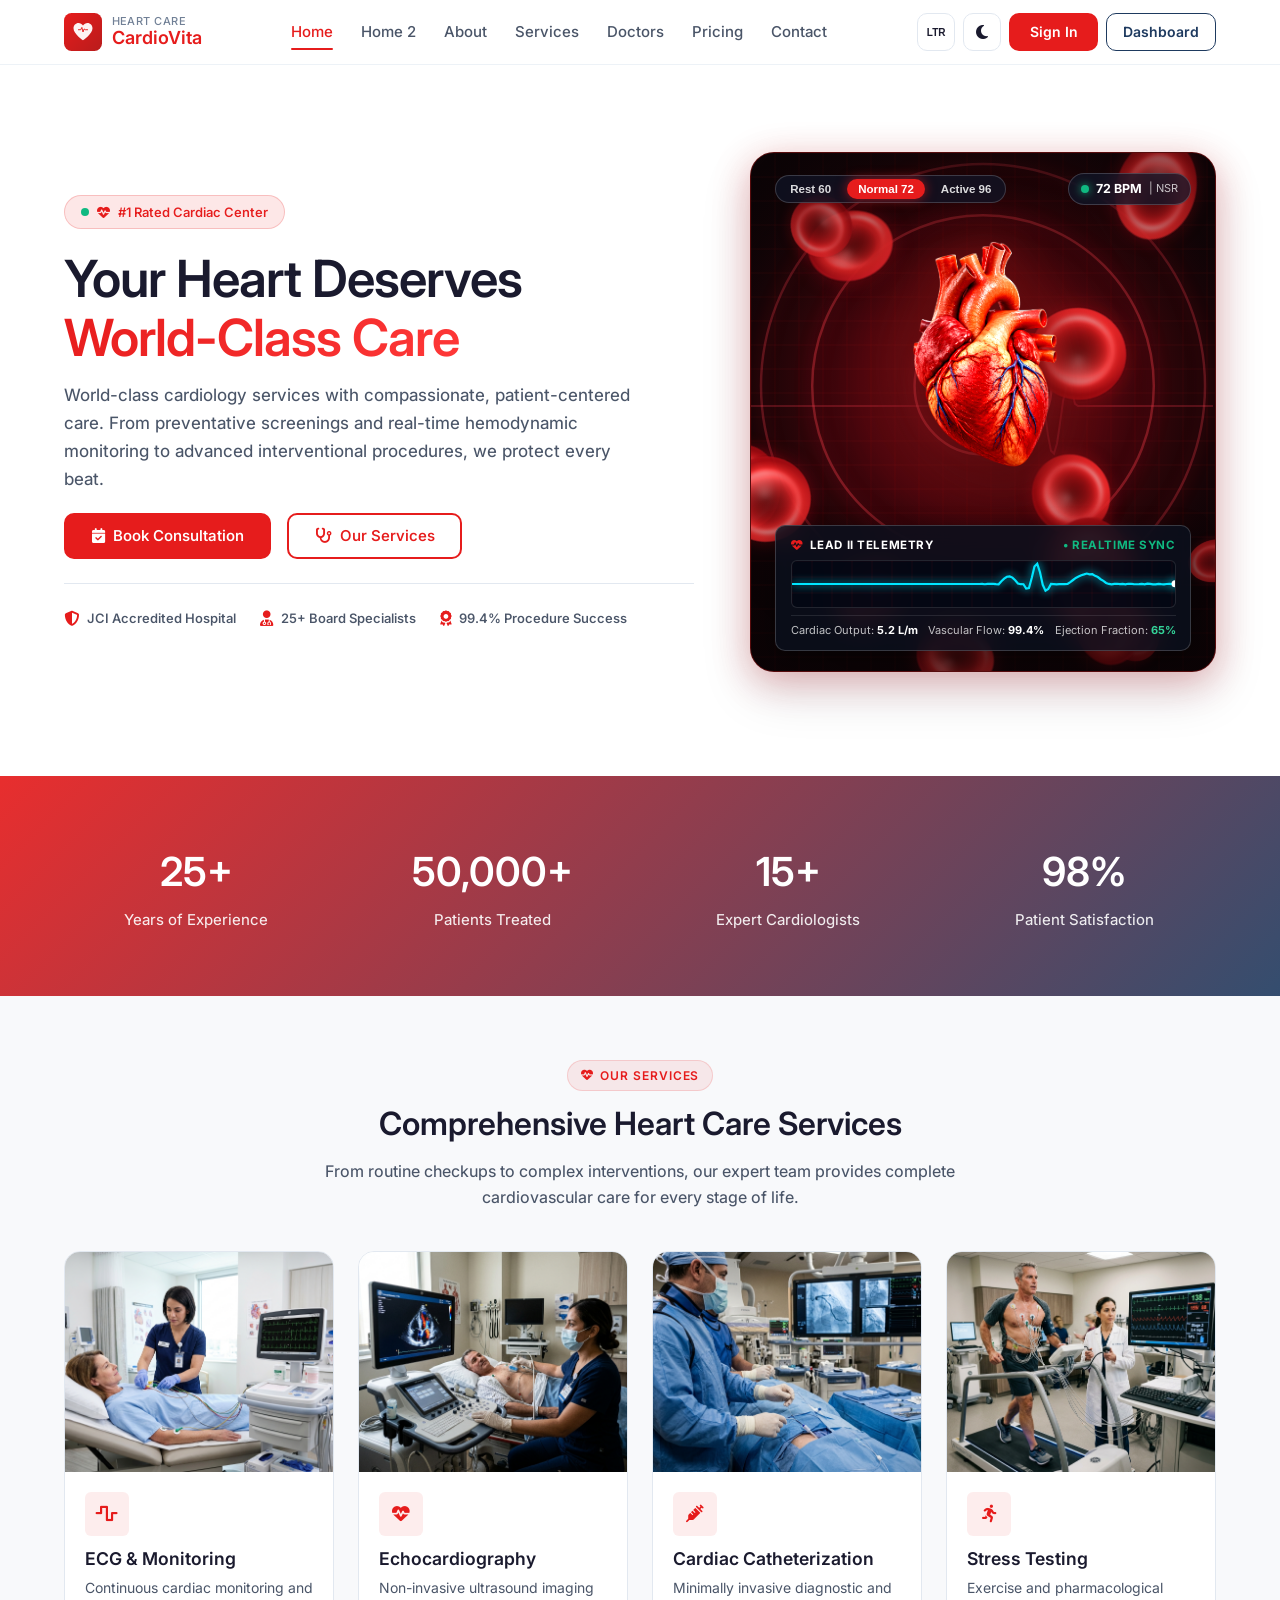
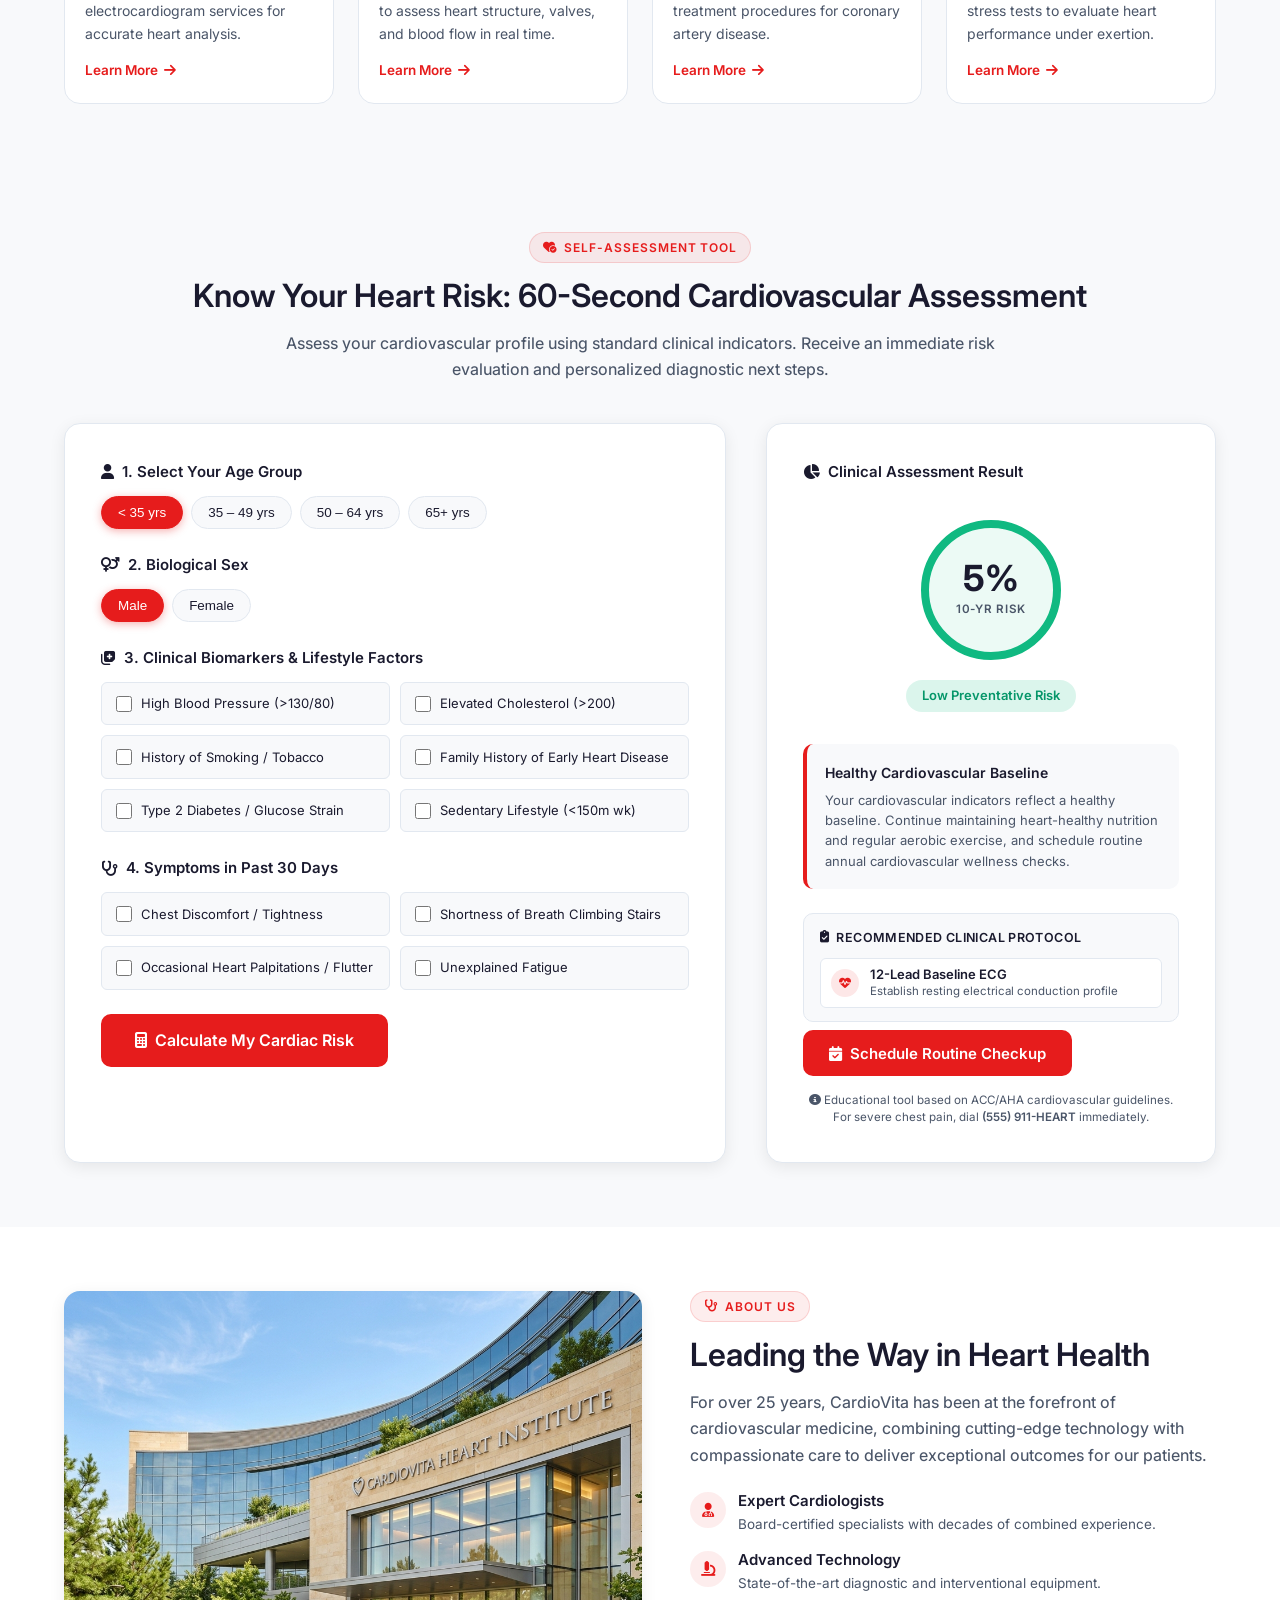
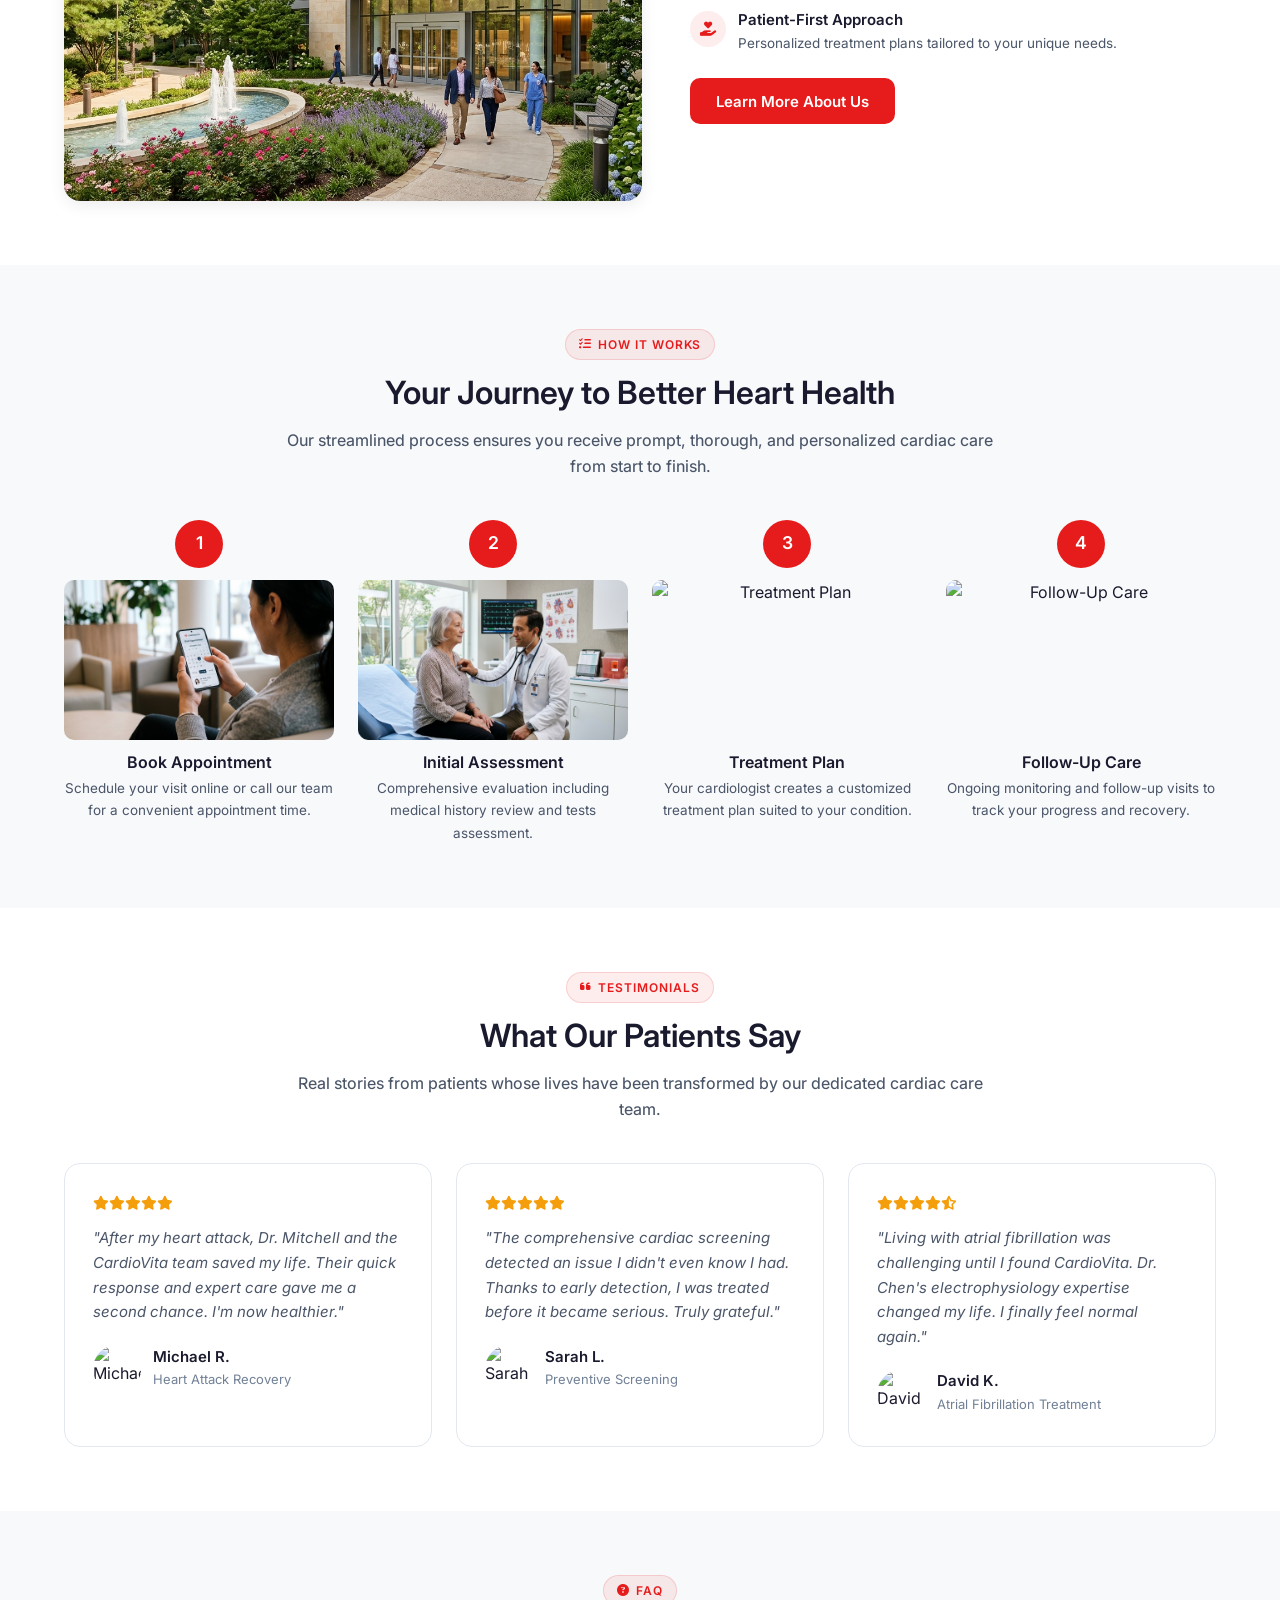
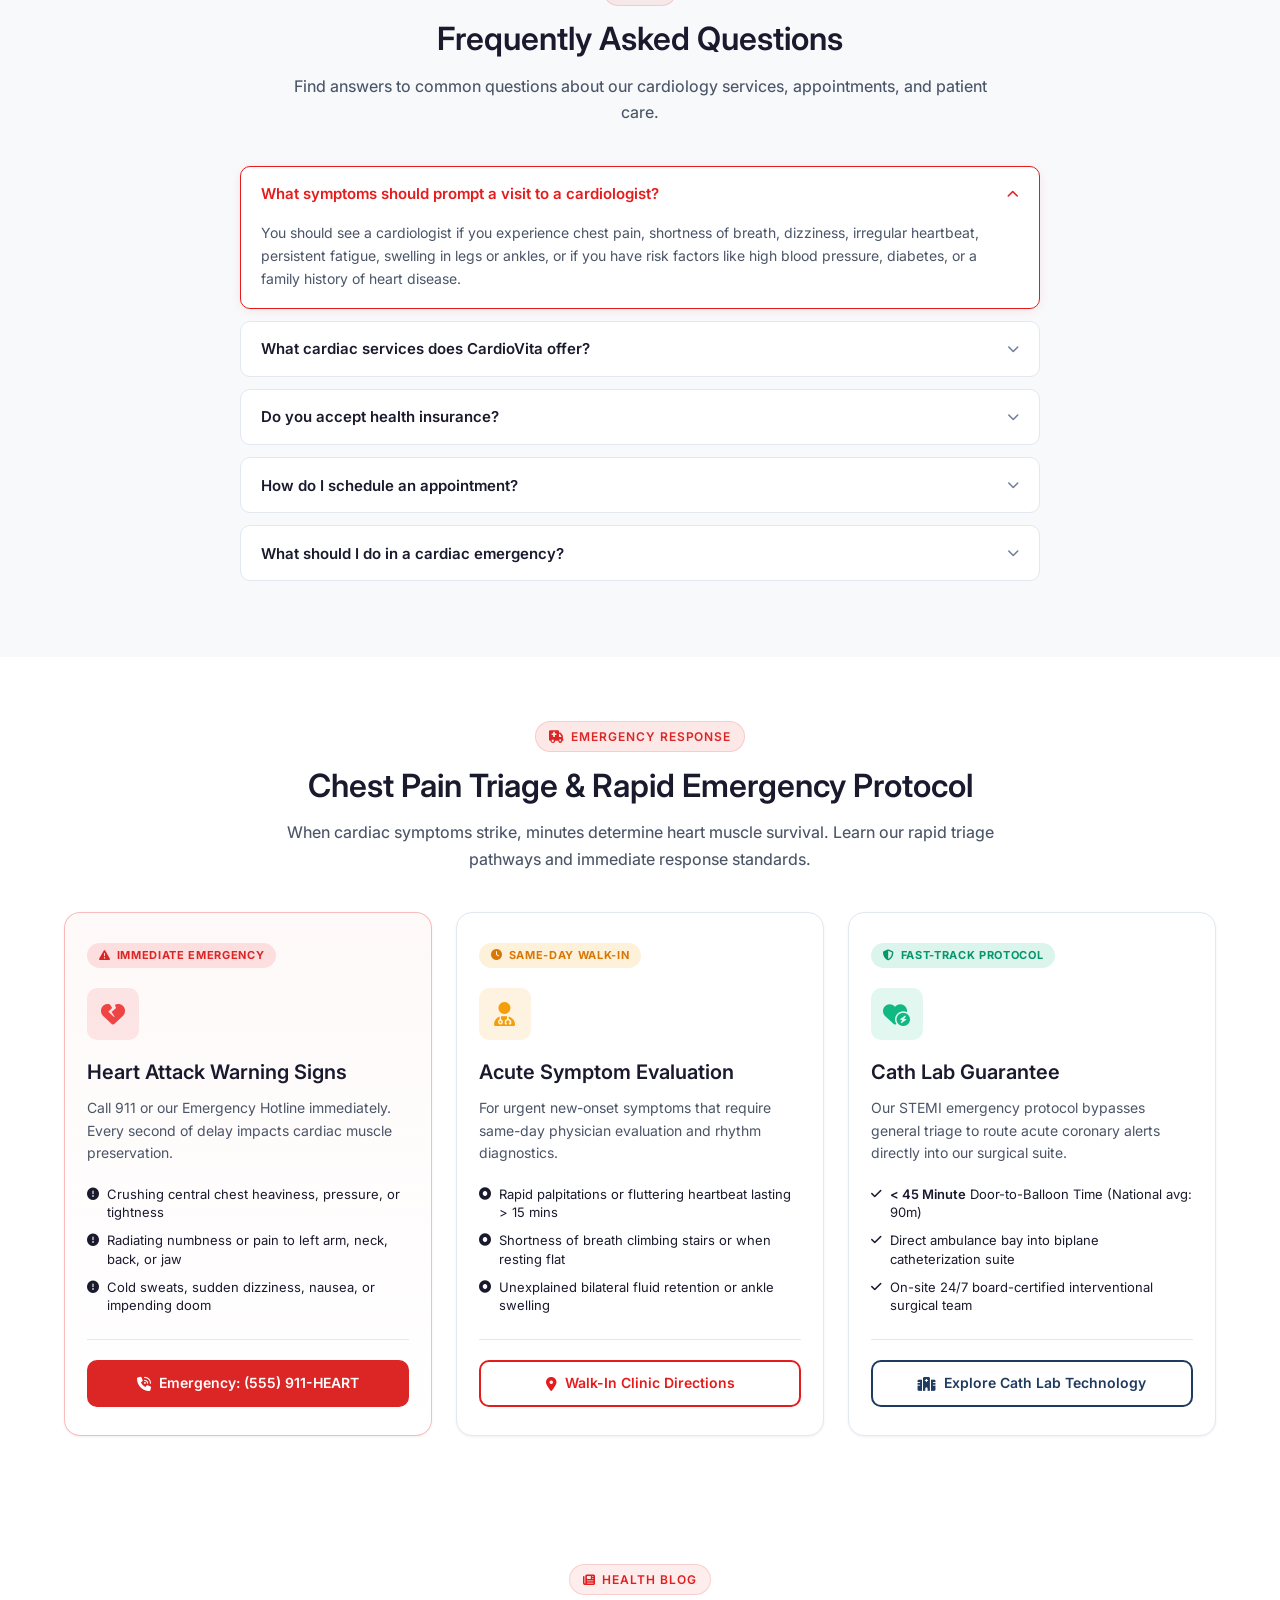
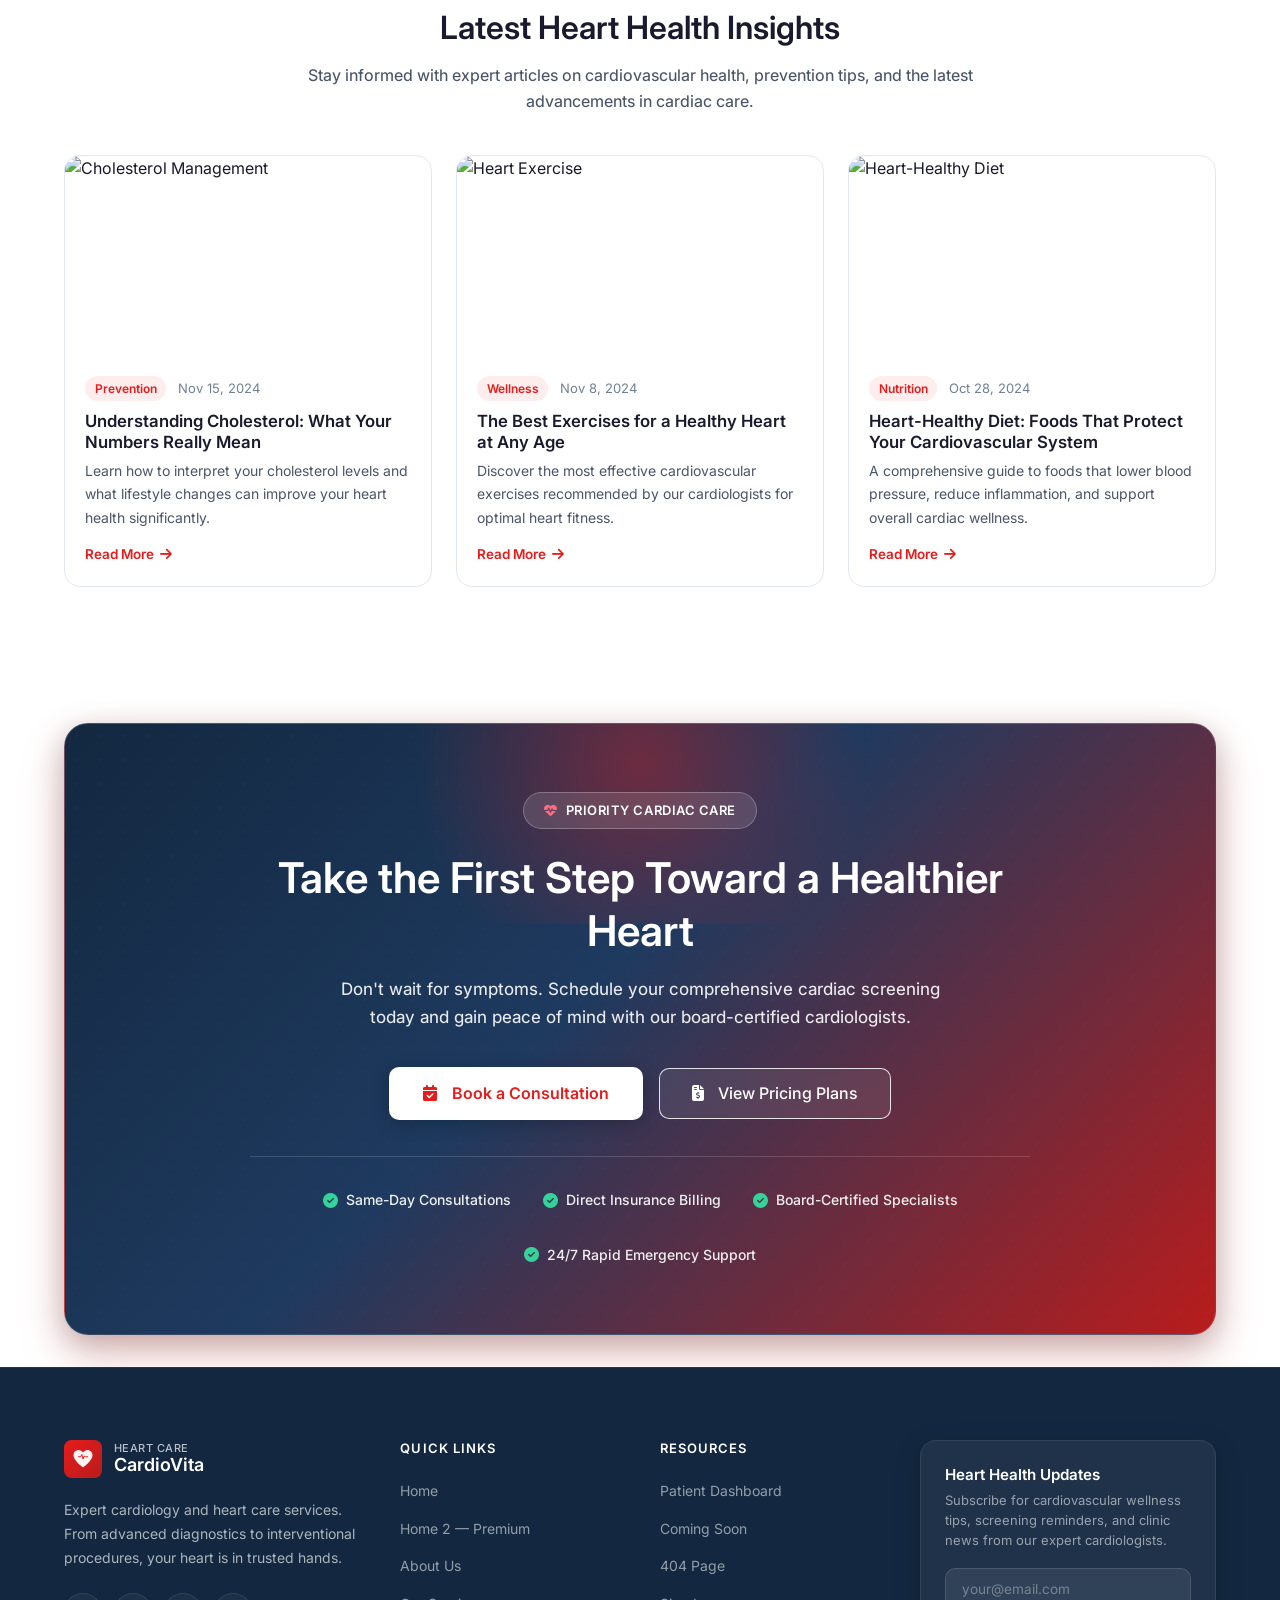
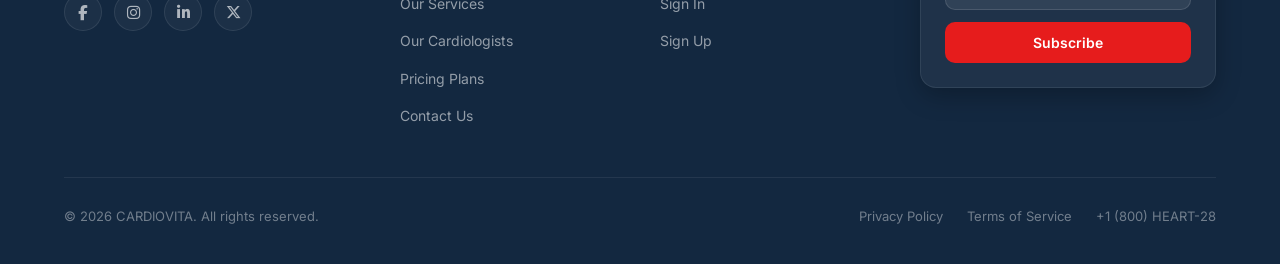
==== commit 3913e4b5: "fix" ====
--- a/index.html
+++ b/index.html
@@ -19,7 +19,7 @@
         .service-card:hover{border-color:var(--primary);transform:translateY(-4px);box-shadow:var(--shadow-md)}
         .service-card-img{width:100%;height:220px;object-fit:cover;object-position:center 20%}
         .service-card-body{padding:1.25rem}
-        .service-card-icon{width:44px;height:44px;border-radius:var(--radius-sm);background:rgba(185,28,58,.08);display:flex;align-items:center;justify-content:center;color:var(--primary);font-size:1.1rem;margin-bottom:.75rem}
+        .service-card-icon{width:44px;height:44px;border-radius:var(--radius-sm);background:rgba(230, 28, 28,.08);display:flex;align-items:center;justify-content:center;color:var(--primary);font-size:1.1rem;margin-bottom:.75rem}
         .service-card-body h3{font-size:1.1rem;margin-bottom:.4rem}
         .service-card-body p{font-size:.875rem;margin-bottom:.75rem}
         .service-card-link{font-size:.84375rem;font-weight:600;color:var(--primary);display:inline-flex;align-items:center;gap:.35rem}
@@ -28,7 +28,7 @@
         .about-img{border-radius:var(--radius-lg);width:100%;height:100%;min-height:510px;object-fit:cover;box-shadow:var(--shadow-md)}
         .about-features{display:flex;flex-direction:column;gap:1rem;margin:1.5rem 0}
         .about-feat{display:flex;align-items:flex-start;gap:.75rem}
-        .about-feat-icon{width:36px;height:36px;border-radius:50%;background:rgba(185,28,58,.08);display:flex;align-items:center;justify-content:center;color:var(--primary);font-size:.9rem;flex-shrink:0}
+        .about-feat-icon{width:36px;height:36px;border-radius:50%;background:rgba(230, 28, 28,.08);display:flex;align-items:center;justify-content:center;color:var(--primary);font-size:.9rem;flex-shrink:0}
         .process-grid{display:grid;grid-template-columns:repeat(4,1fr);gap:1.5rem;position:relative}
         .process-card{text-align:center;position:relative}
         .process-num{width:48px;height:48px;border-radius:50%;background:var(--primary);color:#fff;font-size:1.1rem;font-weight:600;display:flex;align-items:center;justify-content:center;margin:0 auto .75rem}
@@ -36,7 +36,7 @@
         .process-card h4{font-size:1rem;margin-bottom:.35rem}
         .process-card p{font-size:.84375rem}
         .stats-section{position:relative;background-size:cover;background-position:center;padding:4rem 0}
-        .stats-overlay{position:absolute;inset:0;background:linear-gradient(135deg,rgba(185,28,58,.92),rgba(30,58,95,.9))}
+        .stats-overlay{position:absolute;inset:0;background:linear-gradient(135deg,rgba(230, 28, 28,.92),rgba(30,58,95,.9))}
         .stats-grid{display:grid;grid-template-columns:repeat(4,1fr);gap:2rem;position:relative;z-index:2;text-align:center;color:#fff}
         .stat-value{font-size:2.5rem;font-weight:600;margin-bottom:.25rem}
         .stat-label{font-size:.9375rem;font-weight:450;opacity:.9}
@@ -55,7 +55,7 @@
         .blog-card-img{width:100%;height:200px;object-fit:cover}
         .blog-card-body{padding:1.25rem}
         .blog-meta{display:flex;align-items:center;gap:.75rem;margin-bottom:.6rem;font-size:.8125rem}
-        .blog-category{background:rgba(185,28,58,.08);color:var(--primary);padding:.2rem .6rem;border-radius:var(--radius-full);font-weight:600;font-size:.75rem}
+        .blog-category{background:rgba(230, 28, 28,.08);color:var(--primary);padding:.2rem .6rem;border-radius:var(--radius-full);font-weight:600;font-size:.75rem}
         .blog-date{color:var(--text-muted);font-weight:400}
         .blog-card-body h3{font-size:1.05rem;margin-bottom:.4rem}
         .blog-card-body>p{font-size:.875rem;margin-bottom:.75rem}
@@ -129,209 +129,74 @@
     <div id="navbar-placeholder"></div>
     <main>
 
-        <!-- HERO SLIDER -->
-        <section class="hero-slider">
-            <!-- Slide 1 -->
-            <div class="hero-slide active">
-                <img src="assets/images/hero-heart-care.jpg" alt="Heart Care" class="hero-slide-bg">
-                <div class="hero-slide-overlay"></div>
-                <div class="container hero-slide-container">
-                    <div class="hero-grid">
-                        <div class="hero-main-col">
-                            <div class="hero-badge-pill">
-                                <span class="hero-badge-pulse"></span>
-                                <i class="fas fa-heart-pulse"></i>
-                                <span>#1 Rated Cardiac Center</span>
-                            </div>
-                            <h1 class="hero-slide-title">Your Heart Deserves<br><span class="hero-gradient-text">World-Class Care</span></h1>
-                            <p class="hero-slide-subtitle">World-class cardiology services with compassionate, patient-centered care. From preventative screenings to advanced interventional procedures, we protect every beat.</p>
-                            <div class="hero-btn-group">
-                                <a href="contact.html" class="btn btn-primary btn-lg"><i class="fas fa-calendar-check"></i> Book Consultation</a>
-                                <a href="services.html" class="btn hero-btn-glass btn-lg"><i class="fas fa-stethoscope"></i> Our Services</a>
-                            </div>
-                            <div class="hero-trust-bar">
-                                <div class="hero-trust-item"><i class="fas fa-shield-halved"></i> JCI Accredited Hospital</div>
-                                <div class="hero-trust-item"><i class="fas fa-user-doctor"></i> 15+ Board Specialists</div>
-                                <div class="hero-trust-item"><i class="fas fa-star text-warning"></i> 99.4% Procedure Success</div>
-                            </div>
-                        </div>
-                        <div class="hero-side-col">
-                            <div class="hero-glass-card">
-                                <div class="hero-glass-header">
-                                    <div class="hero-glass-title">
-                                        <span class="hero-badge-pulse"></span>
-                                        <span>24/7 Rapid Response</span>
+        <!-- SPLIT HERO -->
+        <section class="section hero-cardiac-section">
+            <div class="container">
+                <div class="h2-hero">
+                    <div class="h2-hero-text fade-up">
+                        <span class="badge badge-primary"><span class="hero-badge-pulse"></span> <i class="fas fa-heart-pulse"></i> #1 Rated Cardiac Center</span>
+                        <h1>Your Heart Deserves<br><span class="hero-gradient-text">World-Class Care</span></h1>
+                        <p>World-class cardiology services with compassionate, patient-centered care. From preventative screenings and real-time hemodynamic monitoring to advanced interventional procedures, we protect every beat.</p>
+                        <div class="hero-btn-group">
+                            <a href="contact.html" class="btn btn-primary btn-lg"><i class="fas fa-calendar-check"></i> Book Consultation</a>
+                            <a href="services.html" class="btn btn-outline btn-lg"><i class="fas fa-stethoscope"></i> Our Services</a>
+                        </div>
+                        <div class="hero-trust-bar">
+                            <div class="hero-trust-item"><i class="fas fa-shield-halved"></i> JCI Accredited Hospital</div>
+                            <div class="hero-trust-item"><i class="fas fa-user-doctor"></i> 25+ Board Specialists</div>
+                            <div class="hero-trust-item"><i class="fas fa-award"></i> 99.4% Procedure Success</div>
+                        </div>
+                    </div>
+                    <div class="h2-hero-visual-wrap" id="cardiacHeroVisual">
+                        <div class="cardiac-hero-card" id="cardiacHeroCard">
+                            <canvas id="cardiacAnimatedBgCanvas" class="cardiac-animated-bg-canvas"></canvas>
+                            <div class="cardiac-grid-bg"></div>
+
+                            <!-- Top Telemetry Header -->
+                            <div class="cardiac-top-hud">
+                                <div class="rhythm-toggle-group">
+                                    <button type="button" class="rhythm-pill-btn" data-bpm="60">Rest 60</button>
+                                    <button type="button" class="rhythm-pill-btn active" data-bpm="72">Normal 72</button>
+                                    <button type="button" class="rhythm-pill-btn" data-bpm="96">Active 96</button>
+                                </div>
+                                <div class="cardiac-live-badge">
+                                    <span class="live-beacon-dot"></span>
+                                    <span id="liveBpmText">72 BPM</span>
+                                    <span class="live-nsr-tag">| NSR</span>
+                                </div>
+                            </div>
+
+                            <!-- Center Stage: Realistic 3D Anatomical Heart -->
+                            <div class="cardiac-center-stage">
+                                <div class="realistic-heart-wrap" id="realisticHeartWrap" title="Physiological Human Heart Model - Click to pulse">
+                                    <img src="assets/images/realistic-anatomical-heart.png" alt="Realistic Anatomical Human Heart" class="realistic-heart-img" id="realisticHeartImg">
+                                </div>
+                            </div>
+
+                            <!-- Bottom Lead II ECG Telemetry Monitor -->
+                            <div class="cardiac-bottom-hud">
+                                <div class="ecg-hud-header">
+                                    <span><i class="fas fa-heart-pulse"></i> LEAD II TELEMETRY</span>
+                                    <span class="ecg-sync-tag">&bull; REALTIME SYNC</span>
+                                </div>
+                                <div class="ecg-canvas-wrap">
+                                    <canvas id="cardiacWaveCanvas" width="460" height="48"></canvas>
+                                </div>
+                                <div class="cardiac-telemetry-metrics">
+                                    <div class="telemetry-mini-cell">
+                                        Cardiac Output: <span class="telemetry-mini-val">5.2 L/m</span>
                                     </div>
-                                    <span class="hero-glass-tag">CRITICAL CARE</span>
-                                </div>
-                                <div class="hero-hotline-box">
-                                    <div class="hero-hotline-icon"><i class="fas fa-phone-volume"></i></div>
-                                    <div>
-                                        <div class="hero-hotline-label">Emergency Cardiac Hotline</div>
-                                        <div class="hero-hotline-number">(555) 911-HEART</div>
+                                    <div class="telemetry-mini-cell">
+                                        Vascular Flow: <span class="telemetry-mini-val">99.4%</span>
                                     </div>
-                                </div>
-                                <div class="hero-glass-metrics">
-                                    <div class="hero-metric-pill">
-                                        <div class="hero-metric-val">&lt; 45m</div>
-                                        <div class="hero-metric-lbl">Door-to-Balloon</div>
+                                    <div class="telemetry-mini-cell">
+                                        Ejection Fraction: <span class="telemetry-mini-val ef-val">65%</span>
                                     </div>
-                                    <div class="hero-metric-pill">
-                                        <div class="hero-metric-val">24/7</div>
-                                        <div class="hero-metric-lbl">Cath Lab Ready</div>
-                                    </div>
-                                    <div class="hero-metric-pill">
-                                        <div class="hero-metric-val">100%</div>
-                                        <div class="hero-metric-lbl">ICU Monitored</div>
-                                    </div>
-                                </div>
-                                <div class="hero-glass-footer">
-                                    <a href="contact.html" class="hero-glass-link">Emergency Arrival Protocols <i class="fas fa-arrow-right"></i></a>
-                                </div>
-                            </div>
-                        </div>
-                    </div>
-                </div>
-            </div>
-
-            <!-- Slide 2 -->
-            <div class="hero-slide">
-                <img src="assets/images/hero-diagnostics.jpg" alt="Diagnostics" class="hero-slide-bg">
-                <div class="hero-slide-overlay"></div>
-                <div class="container hero-slide-container">
-                    <div class="hero-grid">
-                        <div class="hero-main-col">
-                            <div class="hero-badge-pill">
-                                <span class="hero-badge-pulse"></span>
-                                <i class="fas fa-microscope"></i>
-                                <span>State-of-the-Art Diagnostics</span>
-                            </div>
-                            <h1 class="hero-slide-title">Advanced Cardiac<br><span class="hero-gradient-text">Precision Diagnostics</span></h1>
-                            <p class="hero-slide-subtitle">Ultra-precise imaging, continuous ECG telemetry, and clinical stress profiling to uncover cardiovascular conditions before symptoms arise.</p>
-                            <div class="hero-btn-group">
-                                <a href="services.html" class="btn btn-primary btn-lg"><i class="fas fa-magnifying-glass"></i> Explore Diagnostics</a>
-                                <a href="doctors.html" class="btn hero-btn-glass btn-lg"><i class="fas fa-user-doctor"></i> Meet Our Doctors</a>
-                            </div>
-                            <div class="hero-trust-bar">
-                                <div class="hero-trust-item"><i class="fas fa-bolt text-warning"></i> Same-Day Results</div>
-                                <div class="hero-trust-item"><i class="fas fa-file-waveform"></i> 12-Lead Digital ECG</div>
-                                <div class="hero-trust-item"><i class="fas fa-certificate"></i> AI-Enhanced Precision</div>
-                            </div>
-                        </div>
-                        <div class="hero-side-col">
-                            <div class="hero-glass-card">
-                                <div class="hero-glass-header">
-                                    <div class="hero-glass-title">
-                                        <i class="fas fa-heart-pulse text-danger"></i>
-                                        <span>Diagnostic Capabilities</span>
-                                    </div>
-                                    <span class="hero-glass-tag">PORTAL READY</span>
-                                </div>
-                                <div class="hero-capabilities-list">
-                                    <div class="hero-cap-item">
-                                        <div class="hero-cap-bullet"><i class="fas fa-check"></i></div>
-                                        <div>
-                                            <div class="hero-cap-title">12-Lead ECG & 14-Day Holter</div>
-                                            <div class="hero-cap-desc">Continuous arrhythmia capture & AI rhythm review</div>
-                                        </div>
-                                    </div>
-                                    <div class="hero-cap-item">
-                                        <div class="hero-cap-bullet"><i class="fas fa-check"></i></div>
-                                        <div>
-                                            <div class="hero-cap-title">4D Color Doppler Echocardiogram</div>
-                                            <div class="hero-cap-desc">Hemodynamic flow & myocardial wall strain imaging</div>
-                                        </div>
-                                    </div>
-                                    <div class="hero-cap-item">
-                                        <div class="hero-cap-bullet"><i class="fas fa-check"></i></div>
-                                        <div>
-                                            <div class="hero-cap-title">Low-Dose Cardiac CT Angiography</div>
-                                            <div class="hero-cap-desc">Sub-millimeter calcium score & plaque mapping</div>
-                                        </div>
-                                    </div>
-                                </div>
-                                <div class="hero-glass-footer">
-                                    <a href="services.html" class="hero-glass-link">View Diagnostic Tests & Prep <i class="fas fa-arrow-right"></i></a>
-                                </div>
-                            </div>
-                        </div>
-                    </div>
-                </div>
-            </div>
-
-            <!-- Slide 3 -->
-            <div class="hero-slide">
-                <img src="assets/images/hero-surgery.jpg" alt="Surgery" class="hero-slide-bg">
-                <div class="hero-slide-overlay"></div>
-                <div class="container hero-slide-container">
-                    <div class="hero-grid">
-                        <div class="hero-main-col">
-                            <div class="hero-badge-pill">
-                                <span class="hero-badge-pulse"></span>
-                                <i class="fas fa-stethoscope"></i>
-                                <span>Interventional Excellence</span>
-                            </div>
-                            <h1 class="hero-slide-title">Interventional<br><span class="hero-gradient-text">Cardiology Leadership</span></h1>
-                            <p class="hero-slide-subtitle">Transformative catheter-based interventions, transcatheter valve replacement (TAVR), and precision electrophysiology for faster, safer recoveries.</p>
-                            <div class="hero-btn-group">
-                                <a href="pricing.html" class="btn btn-primary btn-lg"><i class="fas fa-file-invoice-dollar"></i> View Pricing</a>
-                                <a href="contact.html" class="btn hero-btn-glass btn-lg"><i class="fas fa-envelope"></i> Contact Clinic</a>
-                            </div>
-                            <div class="hero-trust-bar">
-                                <div class="hero-trust-item"><i class="fas fa-clock"></i> Same-Day Discharge Options</div>
-                                <div class="hero-trust-item"><i class="fas fa-hospital"></i> Hybrid Cath Suites</div>
-                                <div class="hero-trust-item"><i class="fas fa-bed"></i> 1.2 Days Avg Recovery</div>
-                            </div>
-                        </div>
-                        <div class="hero-side-col">
-                            <div class="hero-glass-card">
-                                <div class="hero-glass-header">
-                                    <div class="hero-glass-title">
-                                        <i class="fas fa-hospital-user text-accent"></i>
-                                        <span>Surgical & Interventional Suite</span>
-                                    </div>
-                                    <span class="hero-glass-tag">HYBRID THEATRE</span>
-                                </div>
-                                <div class="hero-capabilities-list">
-                                    <div class="hero-cap-item">
-                                        <div class="hero-cap-bullet"><i class="fas fa-check"></i></div>
-                                        <div>
-                                            <div class="hero-cap-title">Radial-First Coronary Angioplasty</div>
-                                            <div class="hero-cap-desc">Minimally invasive wrist access reduces recovery time</div>
-                                        </div>
-                                    </div>
-                                    <div class="hero-cap-item">
-                                        <div class="hero-cap-bullet"><i class="fas fa-check"></i></div>
-                                        <div>
-                                            <div class="hero-cap-title">TAVR & Mitral Clip Repair</div>
-                                            <div class="hero-cap-desc">Surgical valve repair without open-heart surgery</div>
-                                        </div>
-                                    </div>
-                                    <div class="hero-cap-item">
-                                        <div class="hero-cap-bullet"><i class="fas fa-check"></i></div>
-                                        <div>
-                                            <div class="hero-cap-title">Electrophysiology & 3D Mapping</div>
-                                            <div class="hero-cap-desc">Targeted ablation for atrial fibrillation & flutter</div>
-                                        </div>
-                                    </div>
-                                </div>
-                                <div class="hero-glass-footer">
-                                    <a href="pricing.html" class="hero-glass-link">Explore Procedure Packages <i class="fas fa-arrow-right"></i></a>
-                                </div>
-                            </div>
-                        </div>
-                    </div>
-                </div>
-            </div>
-
-            <div class="hero-controls">
-                <button class="hero-arrow-btn" id="heroPrevBtn" aria-label="Previous slide"><i class="fas fa-chevron-left"></i></button>
-                <div class="hero-dots">
-                    <button class="hero-dot active" aria-label="Slide 1"></button>
-                    <button class="hero-dot" aria-label="Slide 2"></button>
-                    <button class="hero-dot" aria-label="Slide 3"></button>
-                </div>
-                <button class="hero-arrow-btn" id="heroNextBtn" aria-label="Next slide"><i class="fas fa-chevron-right"></i></button>
+                                </div>
+                            </div>
+                        </div>
+                    </div>
+                </div>
             </div>
         </section>
 
--- a/style.css
+++ b/style.css
@@ -1,15 +1,15 @@
 /* ======================================================
    CARDIOVITA — Cardiology & Heart Care Clinic
    Master Stylesheet
-   Primary: #B91C3A (Cardiac Crimson)   Secondary: #1E3A5F (Midnight Navy)
+   Primary: #E61C1C (Cardiac Crimson)   Secondary: #1E3A5F (Midnight Navy)
    ====================================================== */
 
 /* ---- CSS Custom Properties ---- */
 :root {
-    --primary: #B91C3A;
-    --primary-light: #D4304F;
-    --primary-dark: #8B1429;
-    --primary-rgb: 185, 28, 58;
+    --primary: #E61C1C;
+    --primary-light: #FF4D4D;
+    --primary-dark: #B91C1C;
+    --primary-rgb: 230, 28, 28;
     --secondary: #1E3A5F;
     --secondary-light: #2A5080;
     --secondary-dark: #132840;
@@ -204,14 +204,14 @@
     color: var(--primary);
     padding: 0.3rem 0.8rem;
     border-radius: var(--radius-full);
-    background: rgba(185, 28, 58, 0.08);
-    border: 1px solid rgba(185, 28, 58, 0.15);
+    background: rgba(230, 28, 28, 0.08);
+    border: 1px solid rgba(230, 28, 28, 0.15);
     margin-bottom: 0.85rem;
 }
 
 html.dark .section-tag {
-    background: rgba(185, 28, 58, 0.15);
-    border-color: rgba(185, 28, 58, 0.25);
+    background: rgba(230, 28, 28, 0.15);
+    border-color: rgba(230, 28, 28, 0.25);
 }
 
 .section-title {
@@ -247,9 +247,9 @@
 }
 
 .badge-primary {
-    background: rgba(185, 28, 58, 0.1);
+    background: rgba(230, 28, 28, 0.1);
     color: var(--primary);
-    border: 1px solid rgba(185, 28, 58, 0.2);
+    border: 1px solid rgba(230, 28, 28, 0.2);
 }
 
 .badge-secondary {
@@ -259,8 +259,8 @@
 }
 
 html.dark .badge-primary {
-    background: rgba(185, 28, 58, 0.2);
-    border-color: rgba(185, 28, 58, 0.35);
+    background: rgba(230, 28, 28, 0.2);
+    border-color: rgba(230, 28, 28, 0.35);
     color: #F87171;
 }
 
@@ -313,7 +313,7 @@
     background: var(--primary-dark);
     border-color: var(--primary-dark);
     transform: translateY(-2px);
-    box-shadow: 0 4px 16px rgba(185, 28, 58, 0.3);
+    box-shadow: 0 4px 16px rgba(230, 28, 28, 0.3);
 }
 
 .btn-secondary {
@@ -367,15 +367,17 @@
 }
 
 html.dark .btn-outline {
-    color: #FDA4AF;
-    border-color: rgba(244, 63, 94, 0.6);
-    background: rgba(244, 63, 94, 0.12);
+    color: #FFFFFF;
+    border-color: var(--primary);
+    background: rgba(230, 28, 28, 0.08);
 }
 
 html.dark .btn-outline:hover {
-    background: #E11D48;
-    border-color: #E11D48;
+    background: var(--primary);
+    border-color: var(--primary);
     color: #FFFFFF !important;
+    transform: translateY(-2px);
+    box-shadow: 0 4px 16px rgba(230, 28, 28, 0.4);
 }
 
 html.dark .btn-outline-secondary {
@@ -783,13 +785,13 @@
 
 .mobile-menu .mob-link:hover,
 .mobile-menu .mob-link.active {
-    background: rgba(185, 28, 58, 0.08);
+    background: rgba(230, 28, 28, 0.08);
     color: var(--primary);
 }
 
 html.dark .mobile-menu .mob-link:hover,
 html.dark .mobile-menu .mob-link.active {
-    background: rgba(185, 28, 58, 0.2);
+    background: rgba(230, 28, 28, 0.2);
     color: var(--primary-light);
 }
 
@@ -892,9 +894,9 @@
 .footer-social-link:hover {
     border-color: var(--primary);
     color: #FFFFFF;
-    background: rgba(185, 28, 58, 0.15);
+    background: rgba(230, 28, 28, 0.15);
     transform: translateY(-2px);
-    box-shadow: 0 4px 14px rgba(185, 28, 58, 0.25);
+    box-shadow: 0 4px 14px rgba(230, 28, 28, 0.25);
 }
 
 .footer-social-link svg {
@@ -1000,7 +1002,7 @@
 .footer-newsletter-input:focus {
     border-color: var(--primary);
     background: rgba(255, 255, 255, 0.12);
-    box-shadow: 0 0 0 3px rgba(185, 28, 58, 0.25);
+    box-shadow: 0 0 0 3px rgba(230, 28, 28, 0.25);
 }
 
 html.dark .footer-newsletter-input:focus {
@@ -1031,7 +1033,7 @@
 .footer-newsletter-btn:hover {
     background: var(--primary-light);
     transform: translateY(-1px);
-    box-shadow: 0 4px 14px rgba(185, 28, 58, 0.35);
+    box-shadow: 0 4px 14px rgba(230, 28, 28, 0.35);
 }
 
 /* Footer Bottom Bar */
@@ -1138,7 +1140,7 @@
 
 .faq-item.active {
     border-color: var(--primary);
-    box-shadow: 0 2px 12px rgba(185, 28, 58, 0.08);
+    box-shadow: 0 2px 12px rgba(230, 28, 28, 0.08);
 }
 
 .faq-question {
@@ -1249,7 +1251,7 @@
 .hero-slide-overlay {
     position: absolute;
     inset: 0;
-    background: linear-gradient(100deg, rgba(11, 15, 25, 0.95) 0%, rgba(11, 15, 25, 0.85) 45%, rgba(185, 28, 58, 0.65) 85%, rgba(11, 15, 25, 0.85) 100%);
+    background: linear-gradient(100deg, rgba(11, 15, 25, 0.95) 0%, rgba(11, 15, 25, 0.85) 45%, rgba(230, 28, 28, 0.65) 85%, rgba(11, 15, 25, 0.85) 100%);
     z-index: 1;
 }
 
@@ -1314,10 +1316,19 @@
 }
 
 .hero-gradient-text {
-    background: linear-gradient(135deg, #FFFFFF 30%, #FCA5A5 100%);
+    background: linear-gradient(135deg, #E61C1C 0%, #FF3838 100%);
     -webkit-background-clip: text;
     -webkit-text-fill-color: transparent;
     display: inline-block;
+    color: var(--primary, #E61C1C);
+}
+
+html.dark .hero-gradient-text,
+:root.dark .hero-gradient-text {
+    background: linear-gradient(135deg, #FF334B 0%, #FF5A5A 100%);
+    -webkit-background-clip: text;
+    -webkit-text-fill-color: transparent;
+    color: #FF334B;
 }
 
 .hero-slide-subtitle {
@@ -1436,8 +1447,8 @@
     font-weight: 700;
     letter-spacing: 0.08em;
     padding: 0.2rem 0.55rem;
-    background: rgba(185, 28, 58, 0.38);
-    border: 1px solid rgba(185, 28, 58, 0.65);
+    background: rgba(230, 28, 28, 0.38);
+    border: 1px solid rgba(230, 28, 28, 0.65);
     color: #FECDD3;
     border-radius: 4px;
 }
@@ -1447,8 +1458,8 @@
     align-items: center;
     gap: 1rem;
     padding: 0.9rem 1.15rem;
-    background: rgba(185, 28, 58, 0.22);
-    border: 1px solid rgba(185, 28, 58, 0.4);
+    background: rgba(230, 28, 28, 0.22);
+    border: 1px solid rgba(230, 28, 28, 0.4);
     border-radius: var(--radius-md, 12px);
     margin-bottom: 1.25rem;
 }
@@ -1561,7 +1572,7 @@
     gap: 0.5rem;
     font-size: 0.8125rem;
     font-weight: 600;
-    color: #FCA5A5;
+    color: #FF4D4D;
     text-decoration: none;
     transition: all 0.2s ease;
 }
@@ -1610,7 +1621,7 @@
     background: var(--primary);
     border-color: var(--primary);
     transform: scale(1.08);
-    box-shadow: 0 6px 18px rgba(185, 28, 58, 0.5);
+    box-shadow: 0 6px 18px rgba(230, 28, 28, 0.5);
 }
 
 .hero-dots {
@@ -1760,7 +1771,7 @@
 }
 
 .shadow-pulse {
-    box-shadow: 0 0 0 0 rgba(185, 28, 58, 0.5);
+    box-shadow: 0 0 0 0 rgba(230, 28, 28, 0.5);
     animation: pulse-shadow 2s infinite;
 }
 
@@ -1775,21 +1786,21 @@
 }
 
 .cta-normal-card {
-    background: linear-gradient(135deg, #132840 0%, #1E3A5F 45%, #8B1429 100%);
+    background: linear-gradient(135deg, #132840 0%, #1E3A5F 45%, #B91C1C 100%);
     border: 1px solid rgba(255, 255, 255, 0.16);
     border-radius: var(--radius-xl);
     padding: 4.25rem 2.5rem;
     text-align: center;
     position: relative;
     overflow: hidden;
-    box-shadow: 0 20px 50px rgba(185, 28, 58, 0.18), 0 10px 30px rgba(0, 0, 0, 0.25);
+    box-shadow: 0 20px 50px rgba(230, 28, 28, 0.18), 0 10px 30px rgba(0, 0, 0, 0.25);
 }
 
 html.dark .cta-normal-card,
 :root.dark .cta-normal-card {
     background: linear-gradient(135deg, #0d1a2d 0%, #162a45 45%, #5c1020 100%);
     border-color: rgba(255, 255, 255, 0.12);
-    box-shadow: 0 20px 50px rgba(0, 0, 0, 0.55), 0 0 35px rgba(185, 28, 58, 0.2);
+    box-shadow: 0 20px 50px rgba(0, 0, 0, 0.55), 0 0 35px rgba(230, 28, 28, 0.2);
 }
 
 .cta-normal-card::before {
@@ -1800,7 +1811,7 @@
     transform: translateX(-50%);
     width: 560px;
     height: 320px;
-    background: radial-gradient(circle, rgba(185, 28, 58, 0.4) 0%, transparent 70%);
+    background: radial-gradient(circle, rgba(230, 28, 28, 0.4) 0%, transparent 70%);
     pointer-events: none;
     z-index: 1;
 }
@@ -1974,9 +1985,9 @@
 }
 
 @keyframes pulse-shadow {
-    0% { box-shadow: 0 0 0 0 rgba(185, 28, 58, 0.5); }
-    70% { box-shadow: 0 0 0 12px rgba(185, 28, 58, 0); }
-    100% { box-shadow: 0 0 0 0 rgba(185, 28, 58, 0); }
+    0% { box-shadow: 0 0 0 0 rgba(230, 28, 28, 0.5); }
+    70% { box-shadow: 0 0 0 12px rgba(230, 28, 28, 0); }
+    100% { box-shadow: 0 0 0 0 rgba(230, 28, 28, 0); }
 }
 
 /* ---- Cards ---- */
@@ -2035,7 +2046,7 @@
 
 .pricing-card.popular:hover {
     transform: translateY(-6px);
-    box-shadow: 0 16px 40px rgba(185, 28, 58, 0.25);
+    box-shadow: 0 16px 40px rgba(230, 28, 28, 0.25);
 }
 
 /* ---- Auth Pages (Login/Signup) ---- */
@@ -2081,7 +2092,7 @@
 }
 
 .auth-toggle-btn:hover {
-    background: rgba(185, 28, 58, 0.08);
+    background: rgba(230, 28, 28, 0.08);
     border-color: var(--primary);
     color: var(--primary);
 }
@@ -2132,7 +2143,7 @@
 .auth-logo svg {
     width: 42px;
     height: 42px;
-    filter: drop-shadow(0 2px 8px rgba(185, 28, 58, 0.3));
+    filter: drop-shadow(0 2px 8px rgba(230, 28, 28, 0.3));
 }
 
 .auth-logo-text {
@@ -2199,7 +2210,7 @@
 
 .social-btn:hover {
     border-color: var(--primary);
-    background: rgba(185, 28, 58, 0.06);
+    background: rgba(230, 28, 28, 0.06);
     transform: translateY(-2px);
     box-shadow: var(--shadow-sm);
 }
@@ -2274,7 +2285,7 @@
 .form-input:focus {
     outline: none;
     border-color: var(--primary);
-    box-shadow: 0 0 0 3px rgba(185, 28, 58, 0.12);
+    box-shadow: 0 0 0 3px rgba(230, 28, 28, 0.12);
 }
 
 .password-wrapper,
@@ -2459,7 +2470,7 @@
 }
 
 .dash-nav-item.active {
-    background: rgba(185, 28, 58, 0.08);
+    background: rgba(230, 28, 28, 0.08);
     color: var(--primary);
     font-weight: 600;
 }
@@ -2940,13 +2951,13 @@
     font-size: clamp(5.5rem, 18vw, 11rem);
     line-height: 1;
     color: var(--primary);
-    background: linear-gradient(135deg, var(--primary) 0%, var(--primary-light) 50%, #E11D48 100%);
+    background: linear-gradient(135deg, var(--primary) 0%, var(--primary-light) 50%, var(--primary-dark) 100%);
     -webkit-background-clip: text;
     -webkit-text-fill-color: transparent;
     background-clip: text;
     letter-spacing: -0.04em;
     margin: 0;
-    filter: drop-shadow(0 4px 24px rgba(185, 28, 58, 0.15));
+    filter: drop-shadow(0 4px 24px rgba(230, 28, 28, 0.15));
 }
 
 html.dark .error-code {
@@ -3042,7 +3053,7 @@
 
 .subscribe-form input:focus {
     border-color: var(--primary);
-    box-shadow: 0 0 0 3px rgba(185, 28, 58, 0.12);
+    box-shadow: 0 0 0 3px rgba(230, 28, 28, 0.12);
 }
 
 html.dark .subscribe-form input {
@@ -3090,7 +3101,7 @@
 .coming-social-link:hover {
     border-color: var(--primary);
     color: var(--primary);
-    background: rgba(185, 28, 58, 0.08);
+    background: rgba(230, 28, 28, 0.08);
     transform: translateY(-2px);
 }
 
@@ -3802,7 +3813,7 @@
     background: var(--primary);
     border-color: var(--primary);
     color: #FFFFFF !important;
-    box-shadow: 0 2px 8px rgba(185, 28, 58, 0.35);
+    box-shadow: 0 2px 8px rgba(230, 28, 28, 0.35);
 }
 
 .risk-checkbox-grid {
@@ -3833,7 +3844,7 @@
 }
 
 .risk-check-label:hover {
-    border-color: rgba(185, 28, 58, 0.4);
+    border-color: rgba(230, 28, 28, 0.4);
 }
 
 .risk-check-label input[type="checkbox"] {
@@ -4020,7 +4031,7 @@
     width: 28px;
     height: 28px;
     border-radius: 50%;
-    background: rgba(185, 28, 58, 0.1);
+    background: rgba(230, 28, 28, 0.1);
     color: var(--primary);
     display: flex;
     align-items: center;
@@ -4030,7 +4041,7 @@
 }
 
 html.dark .risk-action-icon {
-    background: rgba(185, 28, 58, 0.22);
+    background: rgba(230, 28, 28, 0.22);
     color: #FF6B81;
 }
 
@@ -4280,7 +4291,7 @@
     background: var(--primary);
     border-color: var(--primary);
     color: #FFFFFF !important;
-    box-shadow: 0 4px 14px rgba(185, 28, 58, 0.35);
+    box-shadow: 0 4px 14px rgba(230, 28, 28, 0.35);
 }
 
 .matrix-grid {
@@ -4307,12 +4318,12 @@
 
 .matrix-card.featured {
     border: 2px solid var(--primary);
-    box-shadow: 0 10px 30px rgba(185, 28, 58, 0.12);
+    box-shadow: 0 10px 30px rgba(230, 28, 28, 0.12);
 }
 
 html.dark .matrix-card.featured {
     border-color: var(--primary);
-    box-shadow: 0 10px 30px rgba(185, 28, 58, 0.25);
+    box-shadow: 0 10px 30px rgba(230, 28, 28, 0.25);
 }
 
 .matrix-header {
@@ -4347,12 +4358,12 @@
     text-transform: uppercase;
     padding: 0.3rem 0.75rem;
     border-radius: 999px;
-    background: rgba(185, 28, 58, 0.12);
+    background: rgba(230, 28, 28, 0.12);
     color: var(--primary);
 }
 
 html.dark .matrix-tag {
-    background: rgba(185, 28, 58, 0.25);
+    background: rgba(230, 28, 28, 0.25);
     color: #FCA5A5;
 }
 
@@ -4431,7 +4442,7 @@
     width: 52px;
     height: 52px;
     border-radius: var(--radius-md, 14px);
-    background: rgba(185, 28, 58, 0.1);
+    background: rgba(230, 28, 28, 0.1);
     color: var(--primary);
     display: flex;
     align-items: center;
@@ -4441,7 +4452,7 @@
 }
 
 html.dark .connected-icon-box {
-    background: rgba(185, 28, 58, 0.2);
+    background: rgba(230, 28, 28, 0.2);
     color: #F87171;
 }
 
@@ -4935,3 +4946,558 @@
     object-fit: cover;
     box-shadow: var(--shadow-md);
 }
+
+/* ========================================================
+   CARDIAC SPLIT HERO & REALTIME HUD VISUAL
+   ======================================================== */
+:root {
+    --cardiac-duration: 0.833s;
+    --cardiac-bpm: 72;
+}
+
+/* Ambient Cardiac Atmosphere on the Split Hero section */
+.hero-cardiac-section {
+    position: relative;
+    background: radial-gradient(circle at 75% 45%, rgba(230, 28, 28, 0.05) 0%, transparent 60%), var(--bg-body);
+}
+
+html.dark .hero-cardiac-section,
+:root.dark .hero-cardiac-section {
+    background: radial-gradient(circle at 75% 45%, rgba(230, 28, 28, 0.12) 0%, transparent 60%), var(--bg-body);
+}
+
+.h2-hero {
+    display: grid;
+    grid-template-columns: 1.15fr 0.85fr;
+    gap: 3.5rem;
+    align-items: center;
+    min-height: 520px;
+    padding: 1.5rem 0 2.5rem;
+}
+.h2-hero-text {
+    display: flex;
+    flex-direction: column;
+    justify-content: center;
+}
+.h2-hero-text .badge,
+.h2-hero-text .badge-primary {
+    display: inline-flex;
+    align-items: center;
+    gap: 0.5rem;
+    margin-bottom: 1.25rem;
+    align-self: flex-start;
+    font-size: 0.8125rem;
+    font-weight: 550;
+}
+.h2-hero-text h1 {
+    font-size: clamp(2.35rem, 4vw, 3.35rem);
+    font-weight: 600 !important;
+    line-height: 1.15;
+    letter-spacing: -0.02em;
+    margin-bottom: 0.85rem;
+    color: var(--text);
+}
+.h2-hero-text p {
+    font-size: 1.0625rem;
+    font-weight: 450;
+    line-height: 1.65;
+    color: var(--text-light);
+    margin-bottom: 1.25rem;
+    max-width: 580px;
+}
+.h2-hero-text .hero-btn-group {
+    display: flex;
+    align-items: center;
+    gap: 1rem;
+    flex-wrap: wrap;
+    margin-bottom: 0;
+}
+.h2-hero-text .hero-trust-bar {
+    display: flex;
+    align-items: center;
+    gap: 1.5rem;
+    flex-wrap: wrap;
+    padding-top: 1.5rem;
+    margin-top: 1.5rem;
+    border-top: 1px solid var(--border);
+}
+.h2-hero-text .hero-trust-item {
+    display: inline-flex;
+    align-items: center;
+    gap: 0.5rem;
+    font-size: 0.8125rem;
+    font-weight: 550;
+    color: var(--text-light);
+}
+.h2-hero-text .hero-trust-item i {
+    color: var(--primary);
+    font-size: 0.95rem;
+}
+html.dark .h2-hero-text .hero-trust-bar {
+    border-top-color: rgba(255, 255, 255, 0.12);
+}
+html.dark .h2-hero-text .hero-trust-item {
+    color: rgba(255, 255, 255, 0.85);
+}
+html.dark .h2-hero-text .hero-trust-item i {
+    color: #FF4D4D;
+}
+
+.h2-hero-visual-wrap {
+    position: relative;
+}
+
+.cardiac-hero-card {
+    position: relative;
+    width: 100%;
+    height: 520px;
+    background: #0B0406;
+    border-radius: var(--radius-xl, 24px);
+    border: 1px solid rgba(230, 28, 28, 0.35);
+    box-shadow: 0 20px 50px rgba(15, 23, 42, 0.15), 0 8px 36px rgba(230, 28, 28, 0.28);
+    display: flex;
+    flex-direction: column;
+    justify-content: space-between;
+    padding: 1.25rem 1.5rem;
+    overflow: hidden;
+    box-sizing: border-box;
+    user-select: none;
+}
+
+/* Dark Mode Hero Card */
+html.dark .cardiac-hero-card,
+:root.dark .cardiac-hero-card {
+    background: #0B0406;
+    border-color: rgba(255, 255, 255, 0.22);
+    box-shadow: 0 25px 60px rgba(0, 0, 0, 0.8), 0 0 50px rgba(230, 28, 28, 0.45);
+}
+
+.cardiac-animated-bg-canvas {
+    position: absolute;
+    inset: 0;
+    width: 100%;
+    height: 100%;
+    z-index: 0;
+    pointer-events: none;
+    border-radius: inherit;
+}
+
+/* Background grid & subtle top/bottom contrast vignette */
+.cardiac-grid-bg {
+    position: absolute;
+    inset: 0;
+    background: linear-gradient(180deg, rgba(12, 3, 5, 0.35) 0%, rgba(0, 0, 0, 0) 35%, rgba(0, 0, 0, 0) 65%, rgba(12, 3, 5, 0.55) 100%);
+    pointer-events: none;
+    z-index: 1;
+}
+
+html.dark .cardiac-grid-bg,
+:root.dark .cardiac-grid-bg {
+    background: linear-gradient(180deg, rgba(8, 2, 4, 0.45) 0%, rgba(0, 0, 0, 0) 35%, rgba(0, 0, 0, 0) 65%, rgba(8, 2, 4, 0.65) 100%);
+}
+
+/* Top HUD Header */
+.cardiac-top-hud {
+    position: relative;
+    z-index: 5;
+    display: flex;
+    align-items: center;
+    justify-content: space-between;
+    gap: 10px;
+}
+
+.rhythm-toggle-group {
+    display: flex;
+    align-items: center;
+    gap: 5px;
+    background: rgba(15, 23, 42, 0.68);
+    padding: 3px;
+    border-radius: 999px;
+    border: 1px solid rgba(255, 255, 255, 0.18);
+    backdrop-filter: blur(10px);
+}
+
+html.dark .rhythm-toggle-group,
+:root.dark .rhythm-toggle-group {
+    background: rgba(10, 16, 28, 0.78);
+    border-color: rgba(255, 255, 255, 0.22);
+}
+
+.rhythm-pill-btn {
+    padding: 4px 11px;
+    font-size: 0.72rem;
+    font-weight: 600;
+    border-radius: 999px;
+    border: none;
+    background: transparent;
+    color: rgba(255, 255, 255, 0.85);
+    cursor: pointer;
+    transition: all 0.2s ease;
+}
+
+.rhythm-pill-btn:hover {
+    color: #FFFFFF;
+}
+
+html.dark .rhythm-pill-btn,
+:root.dark .rhythm-pill-btn {
+    color: rgba(255, 255, 255, 0.85);
+}
+
+html.dark .rhythm-pill-btn:hover,
+:root.dark .rhythm-pill-btn:hover {
+    color: #FFFFFF;
+}
+
+.rhythm-pill-btn.active {
+    background: #E61C1C;
+    color: #FFFFFF !important;
+    box-shadow: 0 0 12px rgba(230, 28, 28, 0.65);
+}
+
+html.dark .rhythm-pill-btn.active,
+:root.dark .rhythm-pill-btn.active {
+    background: #E61C1C;
+    color: #FFFFFF !important;
+    box-shadow: 0 0 14px rgba(230, 28, 28, 0.75);
+}
+
+.cardiac-live-badge {
+    display: inline-flex;
+    align-items: center;
+    gap: 7px;
+    background: rgba(15, 23, 42, 0.72);
+    border: 1px solid rgba(255, 255, 255, 0.18);
+    padding: 5px 12px;
+    border-radius: 999px;
+    font-size: 0.78rem;
+    font-weight: 700;
+    color: #FFFFFF;
+    backdrop-filter: blur(10px);
+}
+
+html.dark .cardiac-live-badge,
+:root.dark .cardiac-live-badge {
+    background: rgba(10, 16, 28, 0.82);
+    border-color: rgba(255, 255, 255, 0.22);
+    color: #FFFFFF;
+}
+
+#liveBpmText {
+    color: #FFFFFF;
+    font-weight: 700;
+}
+
+.live-beacon-dot {
+    width: 8px;
+    height: 8px;
+    border-radius: 50%;
+    background: #10B981;
+    box-shadow: 0 0 8px #10B981;
+    animation: beaconBlink 1.2s infinite;
+}
+
+.live-nsr-tag {
+    font-weight: 400;
+    font-size: 0.6875rem;
+    color: rgba(255, 255, 255, 0.75);
+}
+
+html.dark .live-nsr-tag,
+:root.dark .live-nsr-tag {
+    color: rgba(255, 255, 255, 0.75);
+}
+
+@keyframes beaconBlink {
+    0%, 100% { opacity: 1; transform: scale(1); }
+    50% { opacity: 0.3; transform: scale(0.75); }
+}
+
+/* Center Stage: Realistic Anatomical Beating Heart */
+.cardiac-center-stage {
+    position: relative;
+    z-index: 3;
+    display: flex;
+    align-items: center;
+    justify-content: center;
+    flex: 1;
+    margin: 6px 0;
+    min-height: 280px;
+}
+
+.realistic-heart-wrap {
+    position: relative;
+    width: 215px;
+    height: 300px;
+    display: flex;
+    align-items: center;
+    justify-content: center;
+    animation: cardiacLubDub var(--cardiac-duration, 0.833s) infinite ease-in-out;
+    transform-origin: 50% 55%;
+    filter: drop-shadow(0 16px 36px rgba(0, 0, 0, 0.65)) drop-shadow(0 0 25px rgba(230, 28, 28, 0.5));
+    user-select: none;
+}
+
+html.dark .realistic-heart-wrap,
+:root.dark .realistic-heart-wrap {
+    filter: drop-shadow(0 18px 44px rgba(0, 0, 0, 0.8)) drop-shadow(0 0 35px rgba(230, 28, 28, 0.65));
+}
+
+.realistic-heart-img {
+    width: 100%;
+    height: 100%;
+    object-fit: contain;
+    pointer-events: none;
+    filter: contrast(1.1) brightness(1.04);
+    display: block;
+}
+
+/* Physiologically accurate lub-dub double beat */
+@keyframes cardiacLubDub {
+    0%   { transform: scale(1) rotate(0deg); }
+    12%  { transform: scale(1.08) rotate(-1.2deg); }
+    22%  { transform: scale(0.98) rotate(0.6deg); }
+    34%  { transform: scale(1.15) rotate(1.8deg); }
+    48%  { transform: scale(0.96) rotate(-0.6deg); }
+    64%  { transform: scale(1.02) rotate(0deg); }
+    76%  { transform: scale(1) rotate(0deg); }
+    100% { transform: scale(1) rotate(0deg); }
+}
+
+/* Bottom Lead II ECG Telemetry */
+.cardiac-bottom-hud {
+    position: relative;
+    z-index: 5;
+    background: rgba(10, 16, 30, 0.82);
+    border: 1px solid rgba(255, 255, 255, 0.18);
+    border-radius: var(--radius-md, 12px);
+    padding: 0.65rem 0.9rem;
+    box-shadow: 0 8px 24px rgba(0, 0, 0, 0.45);
+    backdrop-filter: blur(12px);
+}
+
+html.dark .cardiac-bottom-hud,
+:root.dark .cardiac-bottom-hud {
+    background: rgba(8, 14, 26, 0.88);
+    border-color: rgba(56, 189, 248, 0.28);
+    box-shadow: 0 8px 28px rgba(0, 0, 0, 0.65);
+}
+
+.ecg-hud-header {
+    display: flex;
+    align-items: center;
+    justify-content: space-between;
+    font-size: 0.72rem;
+    font-weight: 700;
+    color: #FFFFFF;
+    letter-spacing: 0.05em;
+    margin-bottom: 0.35rem;
+}
+
+.ecg-hud-header i {
+    color: #E61C1C;
+    margin-right: 3px;
+}
+
+html.dark .ecg-hud-header,
+:root.dark .ecg-hud-header {
+    color: #FFFFFF;
+}
+
+html.dark .ecg-hud-header i,
+:root.dark .ecg-hud-header i {
+    color: #E61C1C;
+}
+
+.ecg-sync-tag {
+    color: #10B981;
+    font-weight: 700;
+}
+
+html.dark .ecg-sync-tag,
+:root.dark .ecg-sync-tag {
+    color: #10B981;
+}
+
+.ecg-canvas-wrap {
+    width: 100%;
+    height: 48px;
+    position: relative;
+    border-radius: 6px;
+    overflow: hidden;
+    background: rgba(3, 7, 18, 0.78);
+    border: 1px solid rgba(255, 255, 255, 0.12);
+}
+
+html.dark .ecg-canvas-wrap,
+:root.dark .ecg-canvas-wrap {
+    background: rgba(2, 6, 20, 0.85);
+    border-color: rgba(255, 255, 255, 0.16);
+}
+
+#cardiacWaveCanvas {
+    width: 100%;
+    height: 100%;
+    display: block;
+}
+
+.cardiac-telemetry-metrics {
+    display: flex;
+    align-items: center;
+    justify-content: space-between;
+    gap: 8px;
+    margin-top: 0.45rem;
+    padding-top: 0.35rem;
+    border-top: 1px solid rgba(255, 255, 255, 0.1);
+    font-size: 0.6875rem;
+    color: rgba(255, 255, 255, 0.75);
+}
+
+html.dark .cardiac-telemetry-metrics,
+:root.dark .cardiac-telemetry-metrics {
+    border-top-color: rgba(255, 255, 255, 0.1);
+    color: rgba(255, 255, 255, 0.75);
+}
+
+.telemetry-mini-val {
+    font-weight: 700;
+    color: #FFFFFF;
+}
+
+html.dark .telemetry-mini-val,
+:root.dark .telemetry-mini-val {
+    color: #FFFFFF;
+}
+
+.telemetry-mini-val.ef-val {
+    color: #34D399;
+}
+
+html.dark .telemetry-mini-val.ef-val,
+:root.dark .telemetry-mini-val.ef-val {
+    color: #6EE7B7;
+}
+
+@media (max-width: 1024px) {
+    .h2-hero {
+        grid-template-columns: 1fr;
+        gap: 2.5rem;
+        min-height: auto;
+    }
+}
+
+@media (max-width: 768px) {
+    .h2-hero-text {
+        text-align: center;
+        align-items: center;
+    }
+    .h2-hero-text .badge,
+    .h2-hero-text .badge-primary {
+        align-self: center;
+        margin: 0 auto 1rem !important;
+    }
+    .h2-hero-text h1 {
+        text-align: center !important;
+    }
+    .h2-hero-text p {
+        text-align: center !important;
+        margin: 0 auto 1.25rem !important;
+    }
+    .h2-hero-text .hero-btn-group {
+        justify-content: center !important;
+        align-items: center !important;
+        margin: 0 auto !important;
+    }
+    .h2-hero-text .hero-trust-bar {
+        justify-content: center !important;
+        gap: 1rem;
+        padding-top: 1.25rem;
+        margin-top: 1.25rem;
+    }
+
+    .h2-hero-visual-wrap {
+        display: block !important;
+        width: 100%;
+        max-width: 440px;
+        margin: 2rem auto 0;
+    }
+
+    .cardiac-hero-card {
+        height: auto;
+        min-height: 440px;
+        padding: 1.15rem 1rem;
+        border-radius: var(--radius-lg, 16px);
+        gap: 0.75rem;
+    }
+
+    .cardiac-top-hud {
+        flex-wrap: wrap;
+        gap: 6px;
+        justify-content: space-between;
+    }
+
+    .rhythm-toggle-group {
+        gap: 4px;
+        padding: 2px;
+    }
+
+    .rhythm-pill-btn {
+        padding: 4px 9px;
+        font-size: 0.7rem;
+    }
+
+    .cardiac-live-badge {
+        padding: 4px 10px;
+        font-size: 0.72rem;
+    }
+
+    .cardiac-center-stage {
+        min-height: 240px;
+        margin: 6px 0;
+    }
+
+    .realistic-heart-wrap {
+        width: 175px;
+        height: 245px;
+    }
+
+    .cardiac-bottom-hud {
+        padding: 0.6rem 0.8rem;
+    }
+
+    .ecg-canvas-wrap {
+        height: 44px;
+    }
+
+    .cardiac-telemetry-metrics {
+        font-size: 0.6875rem;
+        gap: 6px;
+        flex-wrap: wrap;
+    }
+}
+
+@media (max-width: 380px) {
+    .h2-hero-visual-wrap {
+        max-width: 100%;
+        margin: 1.5rem auto 0;
+    }
+
+    .cardiac-hero-card {
+        min-height: 420px;
+        padding: 0.85rem;
+    }
+
+    .cardiac-top-hud {
+        justify-content: center;
+    }
+
+    .realistic-heart-wrap {
+        width: 155px;
+        height: 220px;
+    }
+
+    .cardiac-telemetry-metrics {
+        font-size: 0.625rem;
+        justify-content: space-between;
+    }
+}
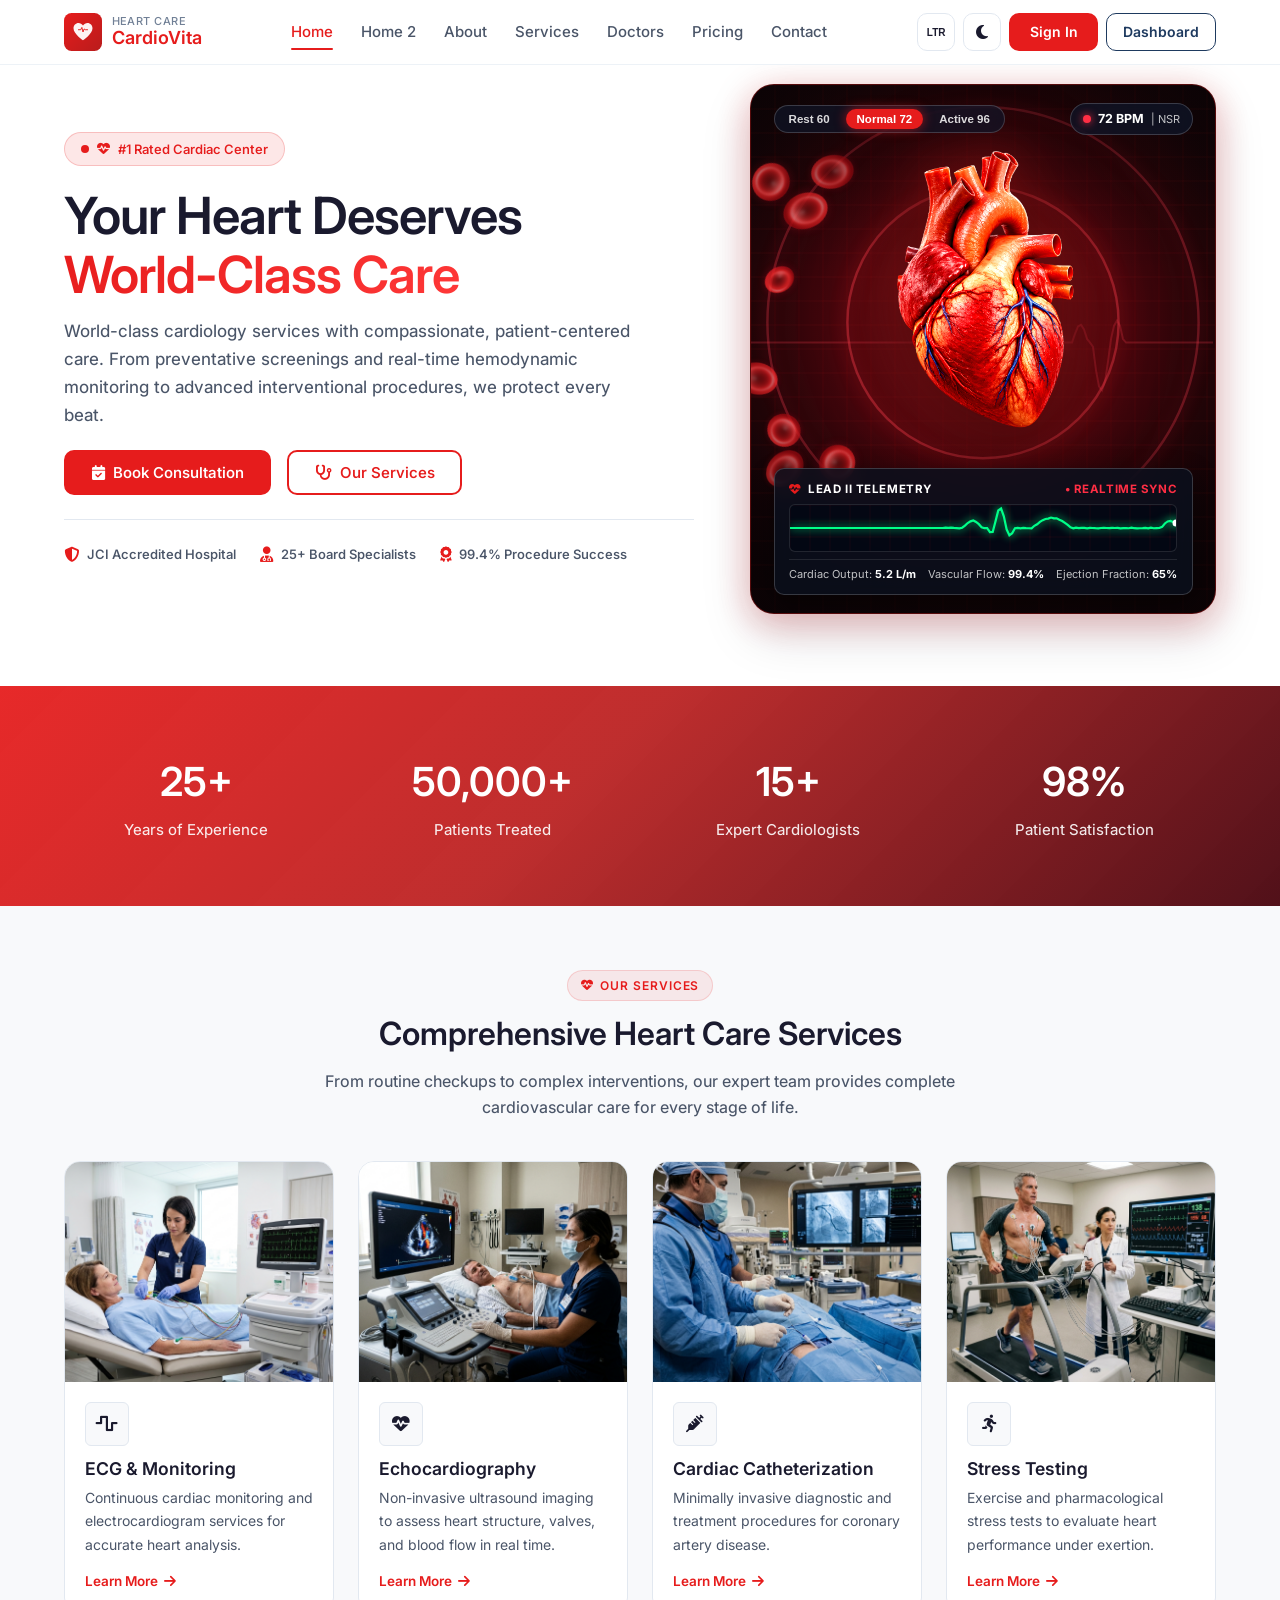
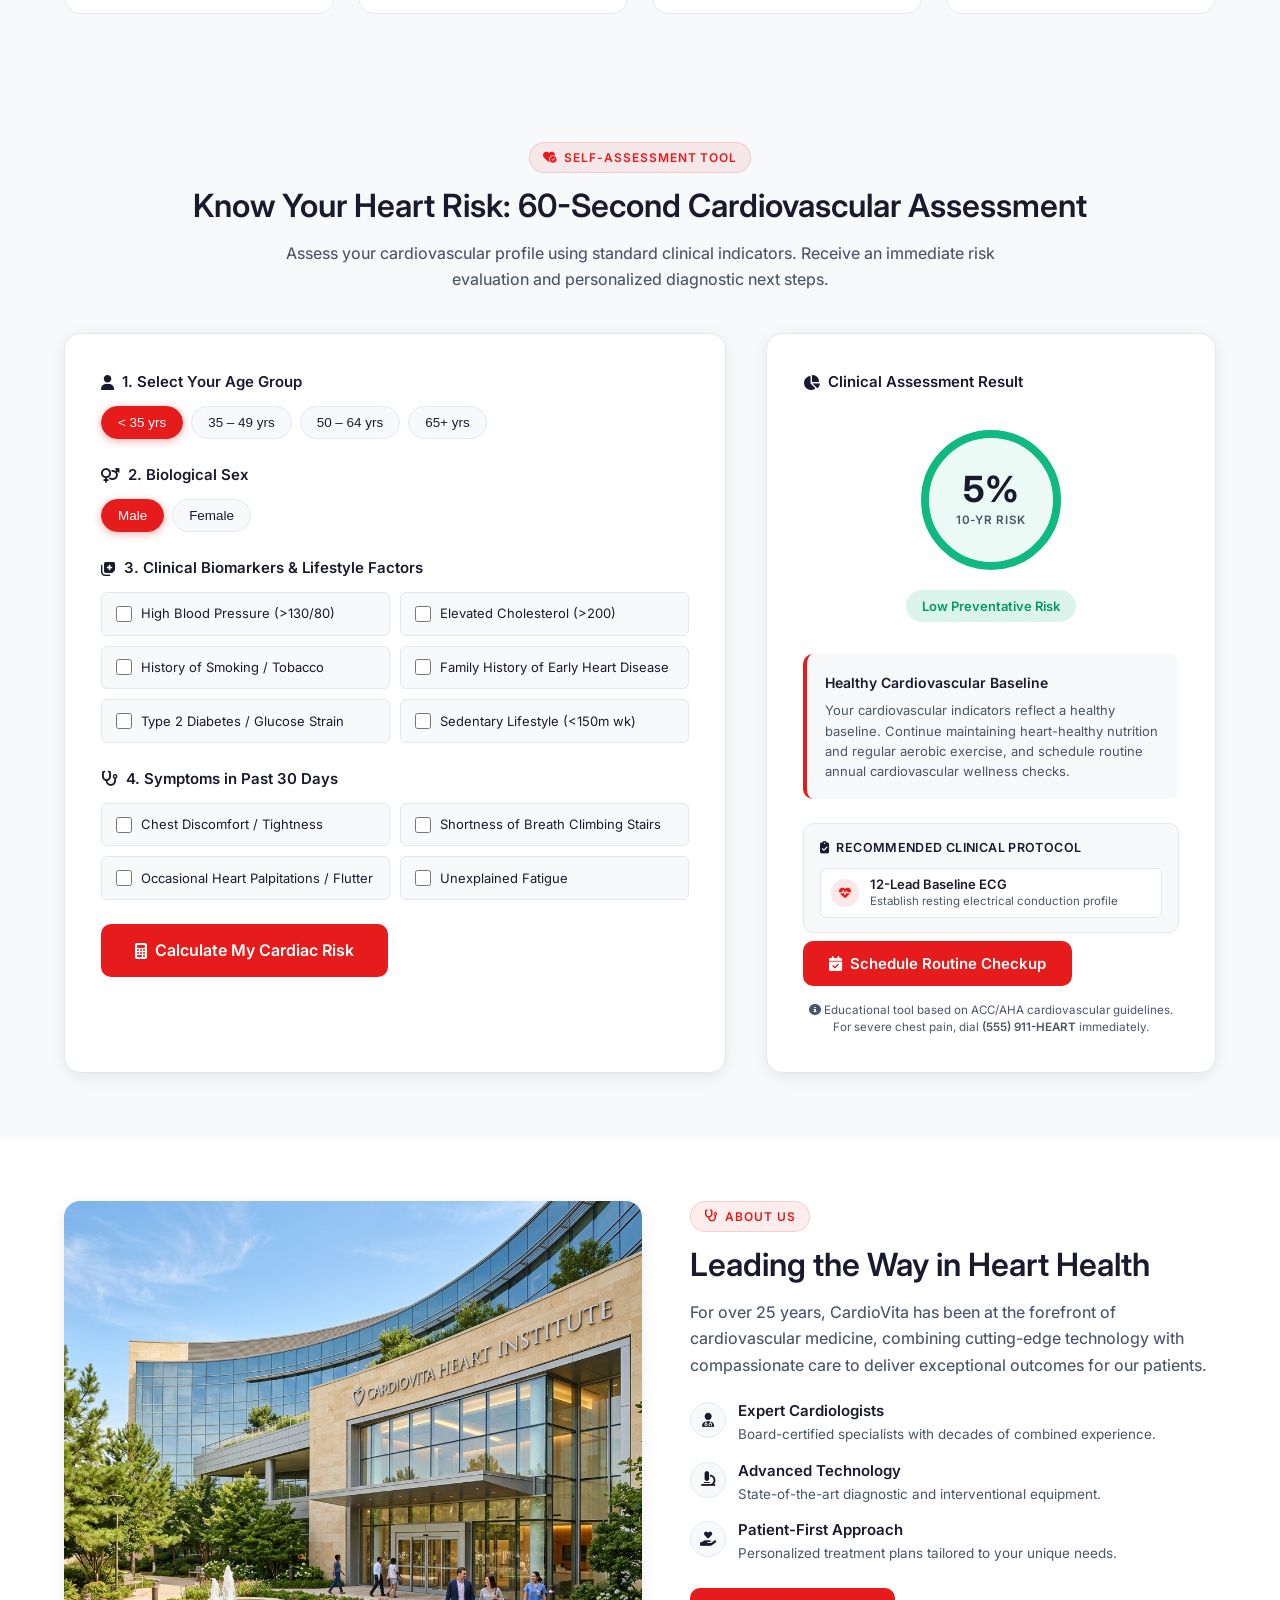
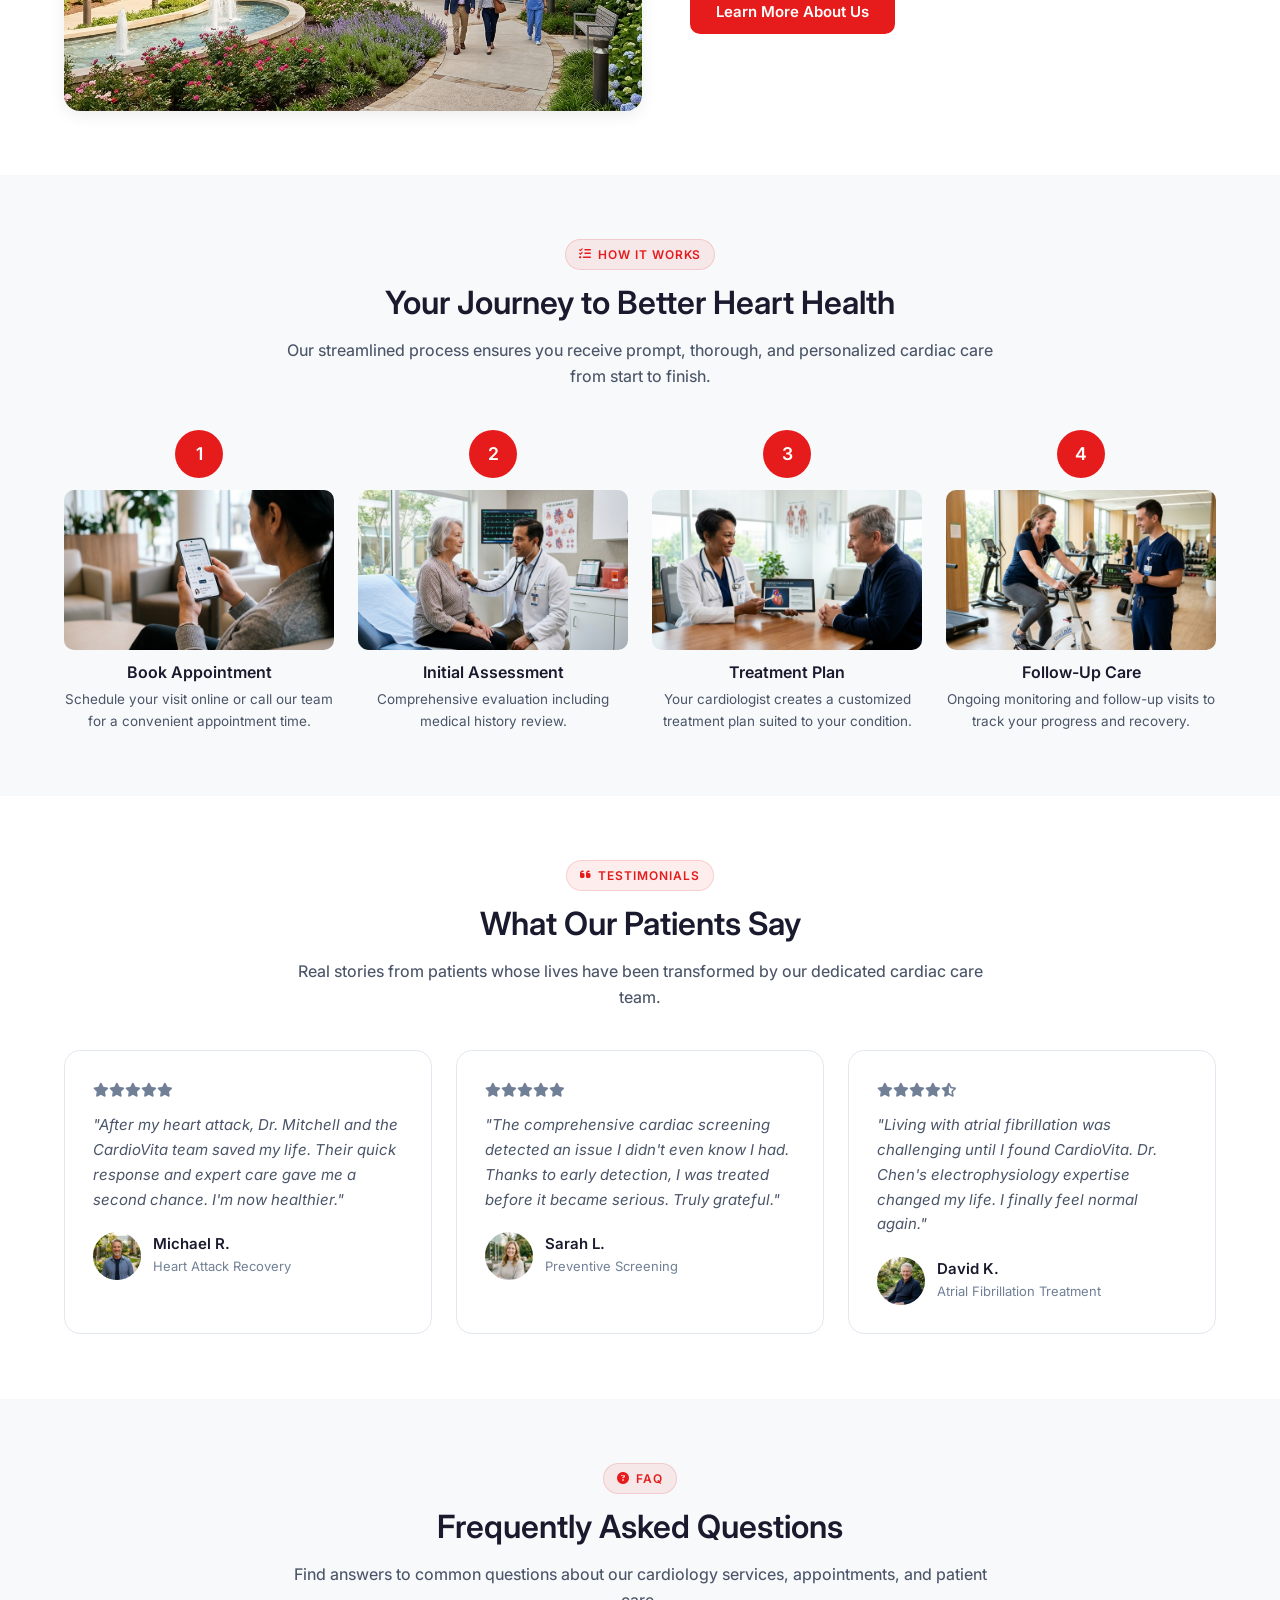
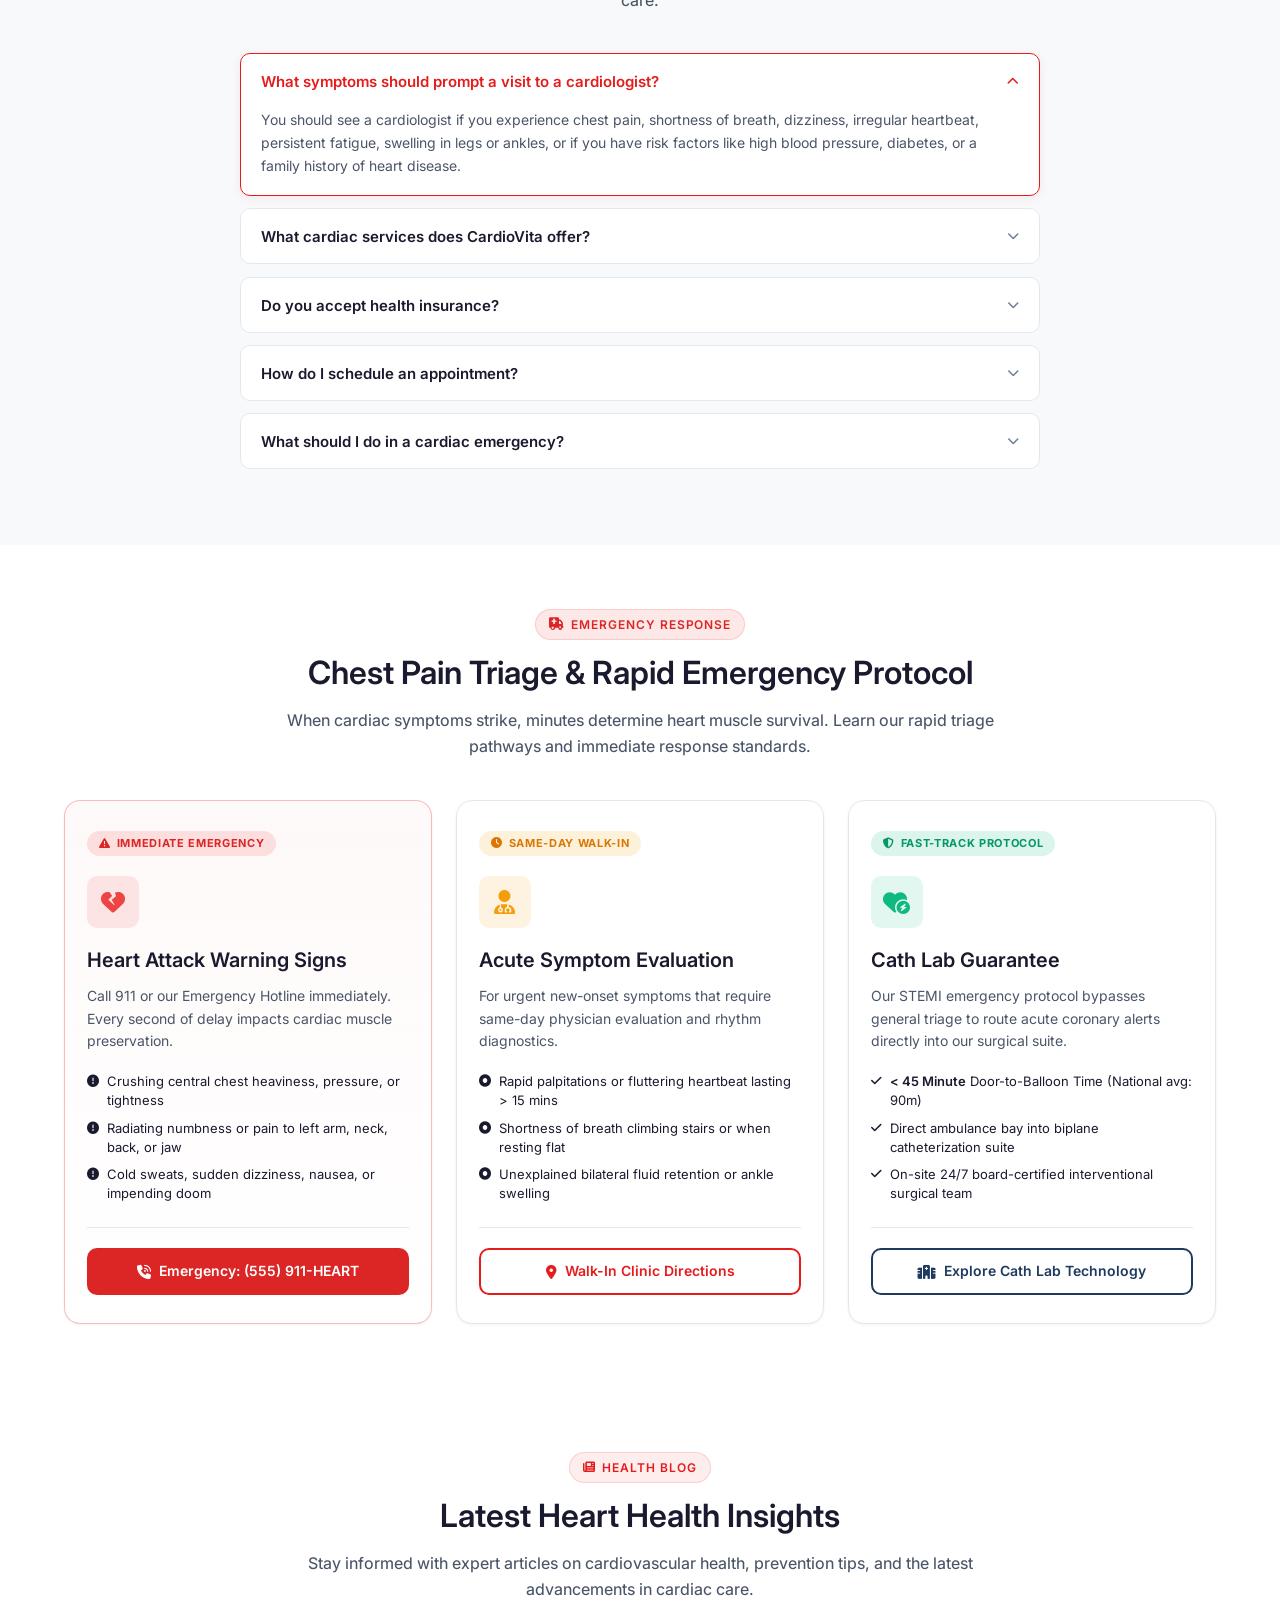
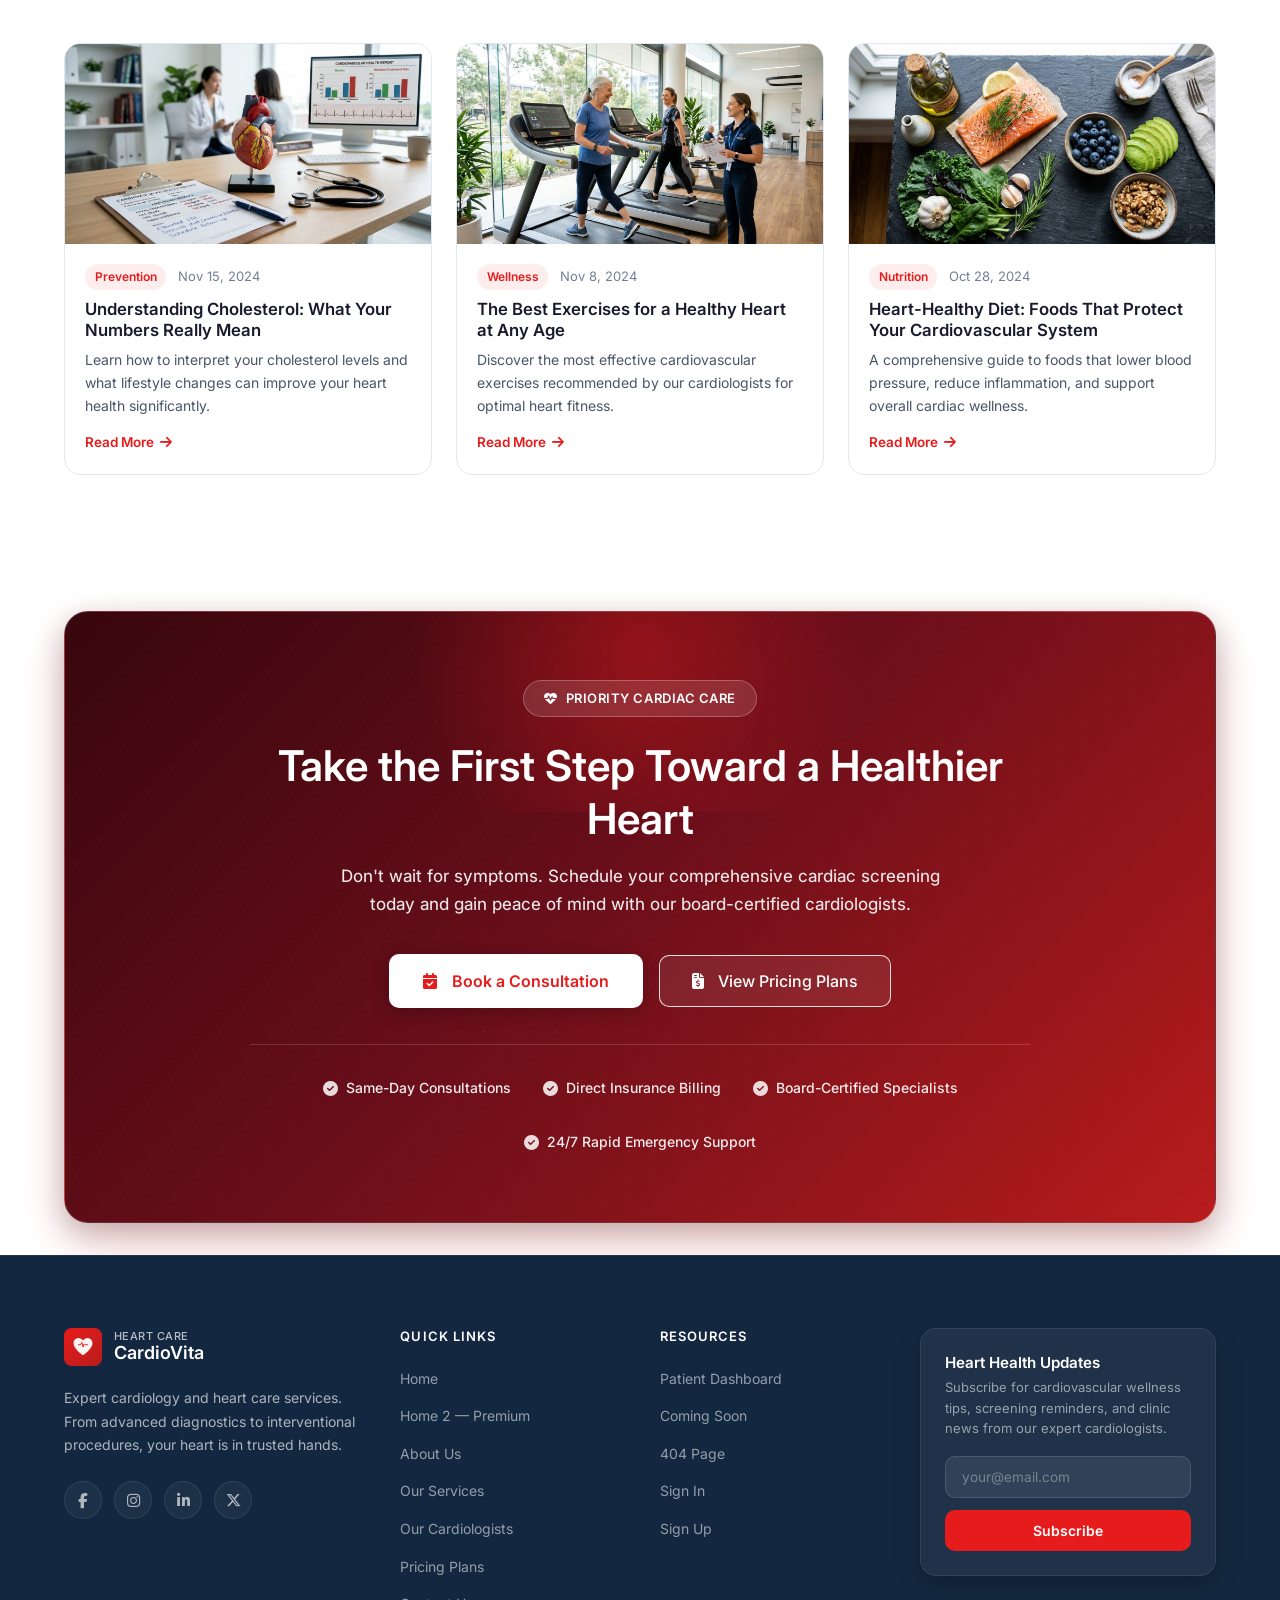
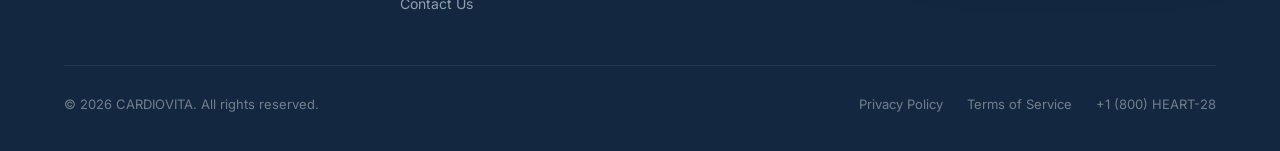
==== commit 7e8afb06: "fix" ====
--- a/index.html
+++ b/index.html
@@ -19,7 +19,7 @@
         .service-card:hover{border-color:var(--primary);transform:translateY(-4px);box-shadow:var(--shadow-md)}
         .service-card-img{width:100%;height:220px;object-fit:cover;object-position:center 20%}
         .service-card-body{padding:1.25rem}
-        .service-card-icon{width:44px;height:44px;border-radius:var(--radius-sm);background:rgba(230, 28, 28,.08);display:flex;align-items:center;justify-content:center;color:var(--primary);font-size:1.1rem;margin-bottom:.75rem}
+        .service-card-icon{width:44px;height:44px;border-radius:var(--radius-sm);background:var(--bg-alt);border:1px solid var(--border);display:flex;align-items:center;justify-content:center;color:var(--text);font-size:1.1rem;margin-bottom:.75rem}
         .service-card-body h3{font-size:1.1rem;margin-bottom:.4rem}
         .service-card-body p{font-size:.875rem;margin-bottom:.75rem}
         .service-card-link{font-size:.84375rem;font-weight:600;color:var(--primary);display:inline-flex;align-items:center;gap:.35rem}
@@ -28,7 +28,7 @@
         .about-img{border-radius:var(--radius-lg);width:100%;height:100%;min-height:510px;object-fit:cover;box-shadow:var(--shadow-md)}
         .about-features{display:flex;flex-direction:column;gap:1rem;margin:1.5rem 0}
         .about-feat{display:flex;align-items:flex-start;gap:.75rem}
-        .about-feat-icon{width:36px;height:36px;border-radius:50%;background:rgba(230, 28, 28,.08);display:flex;align-items:center;justify-content:center;color:var(--primary);font-size:.9rem;flex-shrink:0}
+        .about-feat-icon{width:36px;height:36px;border-radius:50%;background:var(--bg-alt);border:1px solid var(--border);display:flex;align-items:center;justify-content:center;color:var(--text);font-size:.9rem;flex-shrink:0}
         .process-grid{display:grid;grid-template-columns:repeat(4,1fr);gap:1.5rem;position:relative}
         .process-card{text-align:center;position:relative}
         .process-num{width:48px;height:48px;border-radius:50%;background:var(--primary);color:#fff;font-size:1.1rem;font-weight:600;display:flex;align-items:center;justify-content:center;margin:0 auto .75rem}
@@ -36,14 +36,15 @@
         .process-card h4{font-size:1rem;margin-bottom:.35rem}
         .process-card p{font-size:.84375rem}
         .stats-section{position:relative;background-size:cover;background-position:center;padding:4rem 0}
-        .stats-overlay{position:absolute;inset:0;background:linear-gradient(135deg,rgba(230, 28, 28,.92),rgba(30,58,95,.9))}
+        .stats-overlay{position:absolute;inset:0;background:linear-gradient(135deg,rgba(230, 28, 28,.94) 0%,rgba(185, 28, 28,.92) 45%,rgba(74, 7, 16,.96) 100%)}
+        html.dark .stats-overlay,:root.dark .stats-overlay{background:linear-gradient(135deg,rgba(185, 28, 28,.90) 0%,rgba(92, 13, 23,.94) 45%,rgba(15, 17, 23,.98) 100%)}
         .stats-grid{display:grid;grid-template-columns:repeat(4,1fr);gap:2rem;position:relative;z-index:2;text-align:center;color:#fff}
         .stat-value{font-size:2.5rem;font-weight:600;margin-bottom:.25rem}
         .stat-label{font-size:.9375rem;font-weight:450;opacity:.9}
         .testimonial-grid{display:grid;grid-template-columns:repeat(3,1fr);gap:1.5rem}
         .testimonial-card{background:var(--bg-card);border:1px solid var(--border);border-radius:var(--radius-lg);padding:1.75rem;transition:all var(--transition-normal)}
         .testimonial-card:hover{border-color:var(--primary);box-shadow:var(--shadow-md)}
-        .testimonial-stars{color:#f59e0b;font-size:.875rem;margin-bottom:.75rem}
+        .testimonial-stars{color:var(--text-muted);font-size:.875rem;margin-bottom:.75rem}
         .testimonial-text{font-size:.9375rem;font-weight:400;color:var(--text-light);line-height:1.65;margin-bottom:1.25rem;font-style:italic}
         .testimonial-author{display:flex;align-items:center;gap:.75rem}
         .testimonial-avatar{width:48px;height:48px;border-radius:50%;object-fit:cover}
@@ -284,7 +285,7 @@
                 </div>
                 <div class="risk-screener-grid fade-up">
                     <div class="risk-form-card">
-                        <div class="risk-step-title"><i class="fas fa-user text-primary"></i> 1. Select Your Age Group</div>
+                        <div class="risk-step-title"><i class="fas fa-user"></i> 1. Select Your Age Group</div>
                         <div class="risk-pill-selector age-selector">
                             <button type="button" class="risk-pill-btn active" data-val="<35">&lt; 35 yrs</button>
                             <button type="button" class="risk-pill-btn" data-val="35-49">35 – 49 yrs</button>
@@ -292,13 +293,13 @@
                             <button type="button" class="risk-pill-btn" data-val="65+">65+ yrs</button>
                         </div>
 
-                        <div class="risk-step-title"><i class="fas fa-venus-mars text-primary"></i> 2. Biological Sex</div>
+                        <div class="risk-step-title"><i class="fas fa-venus-mars"></i> 2. Biological Sex</div>
                         <div class="risk-pill-selector">
                             <button type="button" class="risk-pill-btn active">Male</button>
                             <button type="button" class="risk-pill-btn">Female</button>
                         </div>
 
-                        <div class="risk-step-title"><i class="fas fa-notes-medical text-primary"></i> 3. Clinical Biomarkers & Lifestyle Factors</div>
+                        <div class="risk-step-title"><i class="fas fa-notes-medical"></i> 3. Clinical Biomarkers & Lifestyle Factors</div>
                         <div class="risk-checkbox-grid">
                             <label class="risk-check-label">
                                 <input type="checkbox" class="risk-factor-chk" value="bp">
@@ -326,7 +327,7 @@
                             </label>
                         </div>
 
-                        <div class="risk-step-title"><i class="fas fa-stethoscope text-primary"></i> 4. Symptoms in Past 30 Days</div>
+                        <div class="risk-step-title"><i class="fas fa-stethoscope"></i> 4. Symptoms in Past 30 Days</div>
                         <div class="risk-checkbox-grid">
                             <label class="risk-check-label">
                                 <input type="checkbox" class="risk-symptom-chk" value="chest_pain">
@@ -353,7 +354,7 @@
 
                     <div class="risk-result-card">
                         <div>
-                            <div class="risk-step-title"><i class="fas fa-chart-pie text-primary"></i> Clinical Assessment Result</div>
+                            <div class="risk-step-title"><i class="fas fa-chart-pie"></i> Clinical Assessment Result</div>
                             <div class="risk-meter-wrapper">
                                 <div class="risk-score-circle" id="riskScoreCircle">
                                     <div class="risk-score-val" id="riskScoreVal">5%</div>
@@ -368,7 +369,7 @@
 
                             <div class="risk-clinical-actions" id="riskClinicalActions">
                                 <div class="risk-actions-header">
-                                    <i class="fas fa-clipboard-check text-primary"></i>
+                                    <i class="fas fa-clipboard-check"></i>
                                     <span>Recommended Clinical Protocol</span>
                                 </div>
                                 <div class="risk-actions-list" id="riskActionsList">
@@ -457,7 +458,7 @@
                         <div class="process-num">2</div>
                         <img src="assets/images/process-step2.jpg" alt="Initial Assessment" class="process-img">
                         <h4>Initial Assessment</h4>
-                        <p>Comprehensive evaluation including medical history review and tests assessment.</p>
+                        <p>Comprehensive evaluation including medical history review.</p>
                     </div>
                     <div class="process-card fade-up">
                         <div class="process-num">3</div>
@@ -596,9 +597,9 @@
                             <h3>Heart Attack Warning Signs</h3>
                             <p>Call 911 or our Emergency Hotline immediately. Every second of delay impacts cardiac muscle preservation.</p>
                             <ul class="triage-symptoms-list">
-                                <li><i class="fas fa-circle-exclamation text-danger"></i> <span>Crushing central chest heaviness, pressure, or tightness</span></li>
-                                <li><i class="fas fa-circle-exclamation text-danger"></i> <span>Radiating numbness or pain to left arm, neck, back, or jaw</span></li>
-                                <li><i class="fas fa-circle-exclamation text-danger"></i> <span>Cold sweats, sudden dizziness, nausea, or impending doom</span></li>
+                                <li><i class="fas fa-circle-exclamation"></i> <span>Crushing central chest heaviness, pressure, or tightness</span></li>
+                                <li><i class="fas fa-circle-exclamation"></i> <span>Radiating numbness or pain to left arm, neck, back, or jaw</span></li>
+                                <li><i class="fas fa-circle-exclamation"></i> <span>Cold sweats, sudden dizziness, nausea, or impending doom</span></li>
                             </ul>
                         </div>
                         <div class="triage-action-box">
@@ -616,9 +617,9 @@
                             <h3>Acute Symptom Evaluation</h3>
                             <p>For urgent new-onset symptoms that require same-day physician evaluation and rhythm diagnostics.</p>
                             <ul class="triage-symptoms-list">
-                                <li><i class="fas fa-circle-dot text-warning"></i> <span>Rapid palpitations or fluttering heartbeat lasting &gt; 15 mins</span></li>
-                                <li><i class="fas fa-circle-dot text-warning"></i> <span>Shortness of breath climbing stairs or when resting flat</span></li>
-                                <li><i class="fas fa-circle-dot text-warning"></i> <span>Unexplained bilateral fluid retention or ankle swelling</span></li>
+                                <li><i class="fas fa-circle-dot"></i> <span>Rapid palpitations or fluttering heartbeat lasting &gt; 15 mins</span></li>
+                                <li><i class="fas fa-circle-dot"></i> <span>Shortness of breath climbing stairs or when resting flat</span></li>
+                                <li><i class="fas fa-circle-dot"></i> <span>Unexplained bilateral fluid retention or ankle swelling</span></li>
                             </ul>
                         </div>
                         <div class="triage-action-box">
@@ -636,9 +637,9 @@
                             <h3>Cath Lab Guarantee</h3>
                             <p>Our STEMI emergency protocol bypasses general triage to route acute coronary alerts directly into our surgical suite.</p>
                             <ul class="triage-symptoms-list">
-                                <li><i class="fas fa-check text-success"></i> <span><strong>&lt; 45 Minute</strong> Door-to-Balloon Time (National avg: 90m)</span></li>
-                                <li><i class="fas fa-check text-success"></i> <span>Direct ambulance bay into biplane catheterization suite</span></li>
-                                <li><i class="fas fa-check text-success"></i> <span>On-site 24/7 board-certified interventional surgical team</span></li>
+                                <li><i class="fas fa-check"></i> <span><strong>&lt; 45 Minute</strong> Door-to-Balloon Time (National avg: 90m)</span></li>
+                                <li><i class="fas fa-check"></i> <span>Direct ambulance bay into biplane catheterization suite</span></li>
+                                <li><i class="fas fa-check"></i> <span>On-site 24/7 board-certified interventional surgical team</span></li>
                             </ul>
                         </div>
                         <div class="triage-action-box">
--- a/style.css
+++ b/style.css
@@ -209,6 +209,25 @@
     margin-bottom: 0.85rem;
 }
 
+/* ---- Statistics Counter Banner ---- */
+.stats-section {
+    position: relative;
+    background-size: cover;
+    background-position: center;
+    padding: 4rem 0;
+}
+
+.stats-overlay {
+    position: absolute;
+    inset: 0;
+    background: linear-gradient(135deg, rgba(230, 28, 28, 0.94) 0%, rgba(185, 28, 28, 0.92) 45%, rgba(74, 7, 16, 0.96) 100%);
+}
+
+html.dark .stats-overlay,
+:root.dark .stats-overlay {
+    background: linear-gradient(135deg, rgba(185, 28, 28, 0.90) 0%, rgba(92, 13, 23, 0.94) 45%, rgba(15, 17, 23, 0.98) 100%);
+}
+
 html.dark .section-tag {
     background: rgba(230, 28, 28, 0.15);
     border-color: rgba(230, 28, 28, 0.25);
@@ -474,7 +493,17 @@
     display: flex;
     align-items: center;
     justify-content: space-between;
+    gap: 1.5rem;
     height: 4rem;
+}
+
+@media (max-width: 1240px) {
+    .nav-inner {
+        gap: 1rem;
+    }
+    .nav-links {
+        gap: 1.15rem !important;
+    }
 }
 
 .nav-logo {
@@ -1112,16 +1141,128 @@
     justify-content: flex-start;
 }
 
-/* ---- Utility Classes ---- */
+/* ---- Enhanced Scroll Animations & Utility Classes ---- */
 .fade-up {
     opacity: 0;
-    transform: translateY(24px);
-    transition: opacity 0.6s ease, transform 0.6s ease;
+    transform: translateY(32px);
+    transition: opacity 0.7s cubic-bezier(0.16, 1, 0.3, 1), transform 0.7s cubic-bezier(0.16, 1, 0.3, 1);
+    will-change: opacity, transform;
 }
 
 .fade-up.visible {
     opacity: 1;
     transform: translateY(0);
+}
+
+.fade-down {
+    opacity: 0;
+    transform: translateY(-32px);
+    transition: opacity 0.7s cubic-bezier(0.16, 1, 0.3, 1), transform 0.7s cubic-bezier(0.16, 1, 0.3, 1);
+    will-change: opacity, transform;
+}
+
+.fade-down.visible {
+    opacity: 1;
+    transform: translateY(0);
+}
+
+.fade-in {
+    opacity: 0;
+    transition: opacity 0.7s cubic-bezier(0.16, 1, 0.3, 1);
+    will-change: opacity;
+}
+
+.fade-in.visible {
+    opacity: 1;
+}
+
+.fade-slide-left {
+    opacity: 0;
+    transform: translateX(-40px);
+    transition: opacity 0.7s cubic-bezier(0.16, 1, 0.3, 1), transform 0.7s cubic-bezier(0.16, 1, 0.3, 1);
+    will-change: opacity, transform;
+}
+
+.fade-slide-left.visible {
+    opacity: 1;
+    transform: translateX(0);
+}
+
+.fade-slide-right {
+    opacity: 0;
+    transform: translateX(40px);
+    transition: opacity 0.7s cubic-bezier(0.16, 1, 0.3, 1), transform 0.7s cubic-bezier(0.16, 1, 0.3, 1);
+    will-change: opacity, transform;
+}
+
+.fade-slide-right.visible {
+    opacity: 1;
+    transform: translateX(0);
+}
+
+.scale-up {
+    opacity: 0;
+    transform: scale(0.92);
+    transition: opacity 0.7s cubic-bezier(0.16, 1, 0.3, 1), transform 0.7s cubic-bezier(0.16, 1, 0.3, 1);
+    will-change: opacity, transform;
+}
+
+.scale-up.visible {
+    opacity: 1;
+    transform: scale(1);
+}
+
+/* Scroll Progress Bar (Removed) */
+#scroll-progress-bar {
+    display: none !important;
+}
+
+/* Scroll to Top Floating Button */
+#back-to-top-btn {
+    position: fixed;
+    bottom: 2rem;
+    right: 2rem;
+    width: 46px;
+    height: 46px;
+    border-radius: 50%;
+    background: var(--bg-card);
+    border: 1px solid var(--border);
+    color: var(--text);
+    box-shadow: 0 8px 24px rgba(0, 0, 0, 0.2);
+    display: flex;
+    align-items: center;
+    justify-content: center;
+    font-size: 1rem;
+    cursor: pointer;
+    z-index: 9998;
+    opacity: 0;
+    visibility: hidden;
+    transform: translateY(16px) scale(0.9);
+    transition: all 0.35s cubic-bezier(0.16, 1, 0.3, 1);
+}
+
+#back-to-top-btn.visible {
+    opacity: 1;
+    visibility: visible;
+    transform: translateY(0) scale(1);
+}
+
+#back-to-top-btn:hover {
+    background: var(--primary);
+    color: #FFFFFF;
+    border-color: var(--primary);
+    transform: translateY(-4px) scale(1.08);
+    box-shadow: 0 12px 28px rgba(230, 28, 28, 0.35);
+}
+
+[dir="rtl"] #back-to-top-btn {
+    right: auto;
+    left: 2rem;
+}
+
+/* Hide back-to-top button on auth pages (login & signup only) */
+body.auth-page #back-to-top-btn {
+    display: none !important;
 }
 
 /* ---- FAQ Accordion ---- */
@@ -1295,15 +1436,15 @@
     width: 8px;
     height: 8px;
     border-radius: 50%;
-    background: #10B981;
-    box-shadow: 0 0 0 0 rgba(16, 185, 129, 0.7);
+    background: #E61C1C;
+    box-shadow: 0 0 0 0 rgba(230, 28, 28, 0.7);
     animation: heroPulse 2s infinite;
 }
 
 @keyframes heroPulse {
-    0% { transform: scale(0.95); box-shadow: 0 0 0 0 rgba(16, 185, 129, 0.7); }
-    70% { transform: scale(1); box-shadow: 0 0 0 6px rgba(16, 185, 129, 0); }
-    100% { transform: scale(0.95); box-shadow: 0 0 0 0 rgba(16, 185, 129, 0); }
+    0% { transform: scale(0.95); box-shadow: 0 0 0 0 rgba(230, 28, 28, 0.7); }
+    70% { transform: scale(1); box-shadow: 0 0 0 6px rgba(230, 28, 28, 0); }
+    100% { transform: scale(0.95); box-shadow: 0 0 0 0 rgba(230, 28, 28, 0); }
 }
 
 .hero-slide-title {
@@ -1786,7 +1927,7 @@
 }
 
 .cta-normal-card {
-    background: linear-gradient(135deg, #132840 0%, #1E3A5F 45%, #B91C1C 100%);
+    background: linear-gradient(135deg, #38060D 0%, #680E1A 45%, #B91C1C 100%);
     border: 1px solid rgba(255, 255, 255, 0.16);
     border-radius: var(--radius-xl);
     padding: 4.25rem 2.5rem;
@@ -1798,7 +1939,7 @@
 
 html.dark .cta-normal-card,
 :root.dark .cta-normal-card {
-    background: linear-gradient(135deg, #0d1a2d 0%, #162a45 45%, #5c1020 100%);
+    background: linear-gradient(135deg, #150407 0%, #2E070F 45%, #680E1A 100%);
     border-color: rgba(255, 255, 255, 0.12);
     box-shadow: 0 20px 50px rgba(0, 0, 0, 0.55), 0 0 35px rgba(230, 28, 28, 0.2);
 }
@@ -1854,7 +1995,7 @@
 }
 
 .cta-normal-badge i {
-    color: #FF6B81;
+    color: currentColor;
 }
 
 .cta-normal-title {
@@ -1941,7 +2082,7 @@
 }
 
 .cta-normal-feature-item i {
-    color: #34D399; /* bright medical mint/emerald */
+    color: rgba(255, 255, 255, 0.85); /* bright medical mint/emerald */
     font-size: 0.9375rem;
 }
 
@@ -2270,10 +2411,38 @@
     box-sizing: border-box;
 }
 
+select,
+.form-select,
+.form-group select {
+    appearance: none;
+    -webkit-appearance: none;
+    -moz-appearance: none;
+    background-image: url("data:image/svg+xml,%3Csvg xmlns='http://www.w3.org/2000/svg' width='16' height='16' viewBox='0 0 24 24' fill='none' stroke='%2364748b' stroke-width='2.2' stroke-linecap='round' stroke-linejoin='round'%3E%3Cpolyline points='6 9 12 15 18 9'%3E%3C/polyline%3E%3C/svg%3E");
+    background-repeat: no-repeat;
+    background-position: right 18px center;
+    background-size: 16px;
+    padding-right: 44px;
+    cursor: pointer;
+}
+
+[dir="rtl"] select,
+[dir="rtl"] .form-select,
+[dir="rtl"] .form-group select {
+    background-position: left 18px center;
+    padding-right: 14px;
+    padding-left: 44px;
+    text-align: right;
+}
+
+html.dark select,
+html.dark .form-select,
+html.dark .form-group select {
+    background-image: url("data:image/svg+xml,%3Csvg xmlns='http://www.w3.org/2000/svg' width='16' height='16' viewBox='0 0 24 24' fill='none' stroke='%2394a3b8' stroke-width='2.2' stroke-linecap='round' stroke-linejoin='round'%3E%3Cpolyline points='6 9 12 15 18 9'%3E%3C/polyline%3E%3C/svg%3E");
+}
+
 [dir="rtl"] .form-input,
 [dir="rtl"] input,
-[dir="rtl"] textarea,
-[dir="rtl"] select {
+[dir="rtl"] textarea {
     text-align: right;
 }
 
@@ -2424,6 +2593,26 @@
 .dash-sidebar-header {
     padding: 1.25rem 1rem;
     border-bottom: 1px solid var(--border);
+    display: flex;
+    align-items: center;
+    justify-content: space-between;
+}
+
+.dash-sidebar-close {
+    display: none;
+    background: transparent;
+    border: none;
+    color: var(--text-muted);
+    font-size: 1.2rem;
+    cursor: pointer;
+    padding: 0.35rem 0.5rem;
+    border-radius: var(--radius-sm);
+    transition: color 0.2s ease, background 0.2s ease;
+}
+
+.dash-sidebar-close:hover {
+    color: var(--primary);
+    background: rgba(230, 28, 28, 0.08);
 }
 
 .dash-sidebar-nav {
@@ -2580,11 +2769,16 @@
 
 /* Dashboard Cards & Metrics */
 .dash-welcome {
-    background: linear-gradient(135deg, var(--primary) 0%, var(--secondary) 100%);
+    background: linear-gradient(135deg, var(--primary) 0%, var(--primary-dark) 55%, #4A0710 100%);
     color: #FFFFFF;
     border-radius: var(--radius-lg);
     padding: 1.75rem 2rem;
     margin-bottom: 1.5rem;
+}
+
+html.dark .dash-welcome,
+:root.dark .dash-welcome {
+    background: linear-gradient(135deg, #B91C1C 0%, #680E1A 50%, #1A0508 100%);
 }
 
 .dash-welcome h2 {
@@ -2698,6 +2892,31 @@
     background: var(--bg-alt);
 }
 
+.drug-name-wrap {
+    display: flex;
+    flex-direction: column;
+    line-height: 1.25;
+}
+
+.drug-name-wrap strong {
+    color: var(--text);
+    font-weight: 600;
+}
+
+.drug-name-wrap .drug-form {
+    color: var(--text-muted);
+    font-size: 0.75rem;
+    font-weight: 400;
+    margin-top: 1px;
+}
+
+.med-card {
+    display: flex;
+    align-items: center;
+    justify-content: center;
+    gap: 1.25rem;
+}
+
 /* Status badges */
 .status-badge {
     display: inline-flex;
@@ -2729,8 +2948,16 @@
 
 .status-badge.scheduled,
 .status-badge.active {
-    background: rgba(59, 130, 246, 0.1);
-    color: #2563eb;
+    background: rgba(230, 28, 28, 0.1);
+    color: var(--primary);
+    border: 1px solid rgba(230, 28, 28, 0.2);
+}
+
+html.dark .status-badge.scheduled,
+html.dark .status-badge.active {
+    background: rgba(230, 28, 28, 0.2);
+    color: #FF6B81;
+    border-color: rgba(230, 28, 28, 0.35);
 }
 
 /* Dashboard Sidebar Overlay */
@@ -2947,25 +3174,25 @@
 
 .error-code {
     font-family: var(--font);
-    font-weight: 600;
+    font-weight: 700;
     font-size: clamp(5.5rem, 18vw, 11rem);
     line-height: 1;
     color: var(--primary);
-    background: linear-gradient(135deg, var(--primary) 0%, var(--primary-light) 50%, var(--primary-dark) 100%);
+    background: linear-gradient(135deg, #FF2E2E 0%, #E61C1C 50%, #B91C1C 100%);
     -webkit-background-clip: text;
     -webkit-text-fill-color: transparent;
     background-clip: text;
     letter-spacing: -0.04em;
     margin: 0;
-    filter: drop-shadow(0 4px 24px rgba(230, 28, 28, 0.15));
+    filter: drop-shadow(0 6px 28px rgba(230, 28, 28, 0.25));
 }
 
 html.dark .error-code {
-    background: linear-gradient(135deg, #FF4D6D 0%, #FF758F 100%);
+    background: linear-gradient(135deg, #FF3B3B 0%, #E61C1C 50%, #C41818 100%);
     -webkit-background-clip: text;
     -webkit-text-fill-color: transparent;
     background-clip: text;
-    filter: drop-shadow(0 4px 24px rgba(255, 77, 109, 0.25));
+    filter: drop-shadow(0 8px 32px rgba(230, 28, 28, 0.45));
 }
 
 .error-subtitle {
@@ -3168,6 +3395,64 @@
     }
     .dash-metrics-grid { grid-template-columns: repeat(2, 1fr); }
 
+    /* Dashboard Tablet & Mobile Hamburger View (<= 1024px) */
+    .dash-sidebar {
+        transform: translateX(-100%);
+        transition: transform 0.3s cubic-bezier(0.16, 1, 0.3, 1);
+        z-index: 10001;
+        box-shadow: 0 0 35px rgba(0, 0, 0, 0.35);
+    }
+
+    [dir="rtl"] .dash-sidebar {
+        transform: translateX(100%);
+    }
+
+    .dash-sidebar.open {
+        transform: translateX(0) !important;
+    }
+
+    .dash-sidebar-overlay {
+        display: none;
+        position: fixed;
+        inset: 0;
+        background: rgba(0, 0, 0, 0.5);
+        z-index: 10000;
+        backdrop-filter: blur(2px);
+    }
+
+    .dash-sidebar-overlay.active {
+        display: block !important;
+    }
+
+    .dash-main {
+        margin-left: 0 !important;
+        width: 100% !important;
+        max-width: 100vw !important;
+        overflow-x: hidden !important;
+    }
+
+    [dir="rtl"] .dash-main {
+        margin-right: 0 !important;
+    }
+
+    .dash-header,
+    [dir="rtl"] .dash-header {
+        left: 0 !important;
+        right: 0 !important;
+        width: 100% !important;
+        max-width: 100vw !important;
+        padding: 0.5rem 1.25rem !important;
+        box-sizing: border-box !important;
+    }
+
+    .dash-mobile-toggle {
+        display: flex !important;
+    }
+
+    .dash-sidebar-close {
+        display: flex !important;
+    }
+
     .page-hero,
     .about-hero,
     .srv-hero,
@@ -3293,50 +3578,11 @@
         padding: 2rem 1.5rem;
     }
 
-    /* Dashboard mobile */
-    .dash-sidebar {
-        transform: translateX(-100%);
-    }
-
-    [dir="rtl"] .dash-sidebar {
-        transform: translateX(100%);
-    }
-
-    .dash-sidebar.open {
-        transform: translateX(0);
-    }
-
-    .dash-sidebar-overlay.active {
-        display: block;
-    }
-
-    .dash-main {
-        margin-left: 0 !important;
-        width: 100% !important;
-        max-width: 100vw !important;
-        overflow-x: hidden !important;
-    }
-
-    [dir="rtl"] .dash-main {
-        margin-right: 0 !important;
-    }
-
-    .dash-header,
-    [dir="rtl"] .dash-header {
-        left: 0 !important;
-        right: 0 !important;
-        width: 100% !important;
-        max-width: 100vw !important;
-        padding: 0.5rem 0.75rem !important;
-        box-sizing: border-box !important;
-    }
-
-    .dash-mobile-toggle {
-        display: flex !important;
-    }
-
-    .dash-header-title {
-        display: none !important;
+    /* Dashboard mobile adjustments */
+    @media (max-width: 576px) {
+        .dash-header-title {
+            display: none !important;
+        }
     }
 
     .dash-content {
@@ -3395,20 +3641,41 @@
     }
 
     .dash-table {
-        font-size: 0.8125rem;
-        min-width: 480px;
+        font-size: 0.78125rem;
+        min-width: 0 !important;
+        width: 100% !important;
+        table-layout: auto;
     }
 
     .dash-table th, .dash-table td {
-        padding: 0.55rem 0.65rem !important;
-        white-space: nowrap;
+        padding: 0.5rem 0.45rem !important;
+        white-space: normal !important;
+        word-break: normal;
+        vertical-align: middle;
+    }
+
+    .dash-table th {
+        font-size: 0.7rem !important;
+        letter-spacing: 0.03em;
+        white-space: nowrap !important;
+    }
+
+    .dash-table .status-badge {
+        font-size: 0.7rem !important;
+        padding: 0.15rem 0.45rem !important;
+        white-space: nowrap !important;
     }
 
     .dash-table .btn {
         width: auto !important;
-        padding: 0.3rem 0.55rem !important;
-        font-size: 0.75rem !important;
+        padding: 0.25rem 0.5rem !important;
+        font-size: 0.72rem !important;
         min-height: auto !important;
+        white-space: nowrap !important;
+        display: inline-flex !important;
+        align-items: center !important;
+        gap: 0.25rem !important;
+        line-height: 1.2 !important;
     }
 
     .dash-table-wrap {
@@ -3416,6 +3683,25 @@
         -webkit-overflow-scrolling: touch !important;
         width: 100% !important;
         max-width: 100% !important;
+    }
+
+    .drug-name-wrap {
+        display: flex;
+        flex-direction: column;
+        line-height: 1.25;
+    }
+
+    .drug-name-wrap strong {
+        color: var(--text);
+        font-weight: 600;
+        font-size: 0.8125rem;
+    }
+
+    .drug-name-wrap .drug-form {
+        color: var(--text-muted);
+        font-size: 0.71875rem;
+        font-weight: 400;
+        margin-top: 1px;
     }
 
     .dash-two-col {
@@ -3431,6 +3717,13 @@
         gap: 0.75rem !important;
     }
 
+    .med-card {
+        display: flex !important;
+        align-items: center !important;
+        justify-content: center !important;
+        gap: 1.25rem !important;
+    }
+
     .telehealth-hero-card {
         padding: 1rem 0.85rem !important;
         gap: 0.85rem !important;
@@ -3547,6 +3840,91 @@
     }
 
     section:last-of-type { padding-bottom: 1.5rem !important; }
+}
+
+/* ==========================================================================
+   MOBILE CARD LAYOUT FOR DASHBOARD TABLES (<= 768px)
+   ========================================================================== */
+@media (max-width: 768px) {
+    .dash-table-wrap {
+        border: none !important;
+        background: transparent !important;
+        overflow: visible !important;
+    }
+
+    .dash-table-cards-mobile {
+        min-width: 0 !important;
+        display: block !important;
+        width: 100% !important;
+        border: none !important;
+        background: transparent !important;
+    }
+
+    .dash-table-cards-mobile thead {
+        display: none !important;
+    }
+
+    .dash-table-cards-mobile tbody {
+        display: flex !important;
+        flex-direction: column !important;
+        gap: 0.75rem !important;
+        width: 100% !important;
+    }
+
+    .dash-table-cards-mobile tr {
+        display: block !important;
+        width: 100% !important;
+        background: var(--bg-card) !important;
+        border: 1px solid var(--border) !important;
+        border-radius: var(--radius-md) !important;
+        padding: 0.75rem 0.85rem !important;
+        box-sizing: border-box !important;
+        box-shadow: 0 1px 4px rgba(0, 0, 0, 0.05) !important;
+    }
+
+    .dash-table-cards-mobile td {
+        display: flex !important;
+        justify-content: space-between !important;
+        align-items: center !important;
+        padding: 0.4rem 0 !important;
+        border-bottom: 1px dashed var(--border-light) !important;
+        font-size: 0.8125rem !important;
+        white-space: normal !important;
+        text-align: right !important;
+        box-sizing: border-box !important;
+    }
+
+    .dash-table-cards-mobile td::before {
+        content: attr(data-label);
+        font-weight: 600;
+        font-size: 0.72rem;
+        color: var(--text-muted);
+        text-transform: uppercase;
+        letter-spacing: 0.04em;
+        margin-right: 0.75rem;
+        text-align: left;
+        flex-shrink: 0;
+    }
+
+    .dash-table-cards-mobile td[data-label="Action"],
+    .dash-table-cards-mobile td:last-child {
+        border-bottom: none !important;
+        padding-top: 0.6rem !important;
+        justify-content: stretch !important;
+    }
+
+    .dash-table-cards-mobile td[data-label="Action"]::before,
+    .dash-table-cards-mobile td:last-child::before {
+        display: none !important;
+    }
+
+    .dash-table-cards-mobile td[data-label="Action"] .btn,
+    .dash-table-cards-mobile td:last-child .btn {
+        width: 100% !important;
+        justify-content: center !important;
+        padding: 0.45rem 0.75rem !important;
+        font-size: 0.8125rem !important;
+    }
 }
 
 @media (max-width: 480px) {
@@ -3725,7 +4103,8 @@
 }
 
 /* RTL Overrides */
-[dir="rtl"] .nav-links { margin-left: 0; margin-right: auto; }
+[dir="rtl"] .nav-links { margin: 0; }
+[dir="rtl"] .nav-actions { margin-left: 0; margin-right: auto; }
 [dir="rtl"] .hero-btn-group { flex-direction: row-reverse; }
 [dir="rtl"] .footer-bottom-links { flex-direction: row-reverse; }
 [dir="rtl"] .ml-2 { margin-left: 0; margin-right: 0.5rem; }
@@ -4409,7 +4788,7 @@
 }
 
 .matrix-card.featured .matrix-val i {
-    color: #10B981;
+    color: var(--text);
 }
 
 .matrix-card.traditional .matrix-val i {
@@ -4958,6 +5337,7 @@
 /* Ambient Cardiac Atmosphere on the Split Hero section */
 .hero-cardiac-section {
     position: relative;
+    padding: 0.5rem 0 2.5rem !important;
     background: radial-gradient(circle at 75% 45%, rgba(230, 28, 28, 0.05) 0%, transparent 60%), var(--bg-body);
 }
 
@@ -4971,8 +5351,8 @@
     grid-template-columns: 1.15fr 0.85fr;
     gap: 3.5rem;
     align-items: center;
-    min-height: 520px;
-    padding: 1.5rem 0 2.5rem;
+    min-height: 500px;
+    padding: 0.75rem 0 2rem;
 }
 .h2-hero-text {
     display: flex;
@@ -5040,7 +5420,7 @@
     color: rgba(255, 255, 255, 0.85);
 }
 html.dark .h2-hero-text .hero-trust-item i {
-    color: #FF4D4D;
+    color: var(--text-light);
 }
 
 .h2-hero-visual-wrap {
@@ -5050,7 +5430,7 @@
 .cardiac-hero-card {
     position: relative;
     width: 100%;
-    height: 520px;
+    height: 530px;
     background: #0B0406;
     border-radius: var(--radius-xl, 24px);
     border: 1px solid rgba(230, 28, 28, 0.35);
@@ -5058,7 +5438,7 @@
     display: flex;
     flex-direction: column;
     justify-content: space-between;
-    padding: 1.25rem 1.5rem;
+    padding: 1.15rem 1.4rem;
     overflow: hidden;
     box-sizing: border-box;
     user-select: none;
@@ -5192,8 +5572,8 @@
     width: 8px;
     height: 8px;
     border-radius: 50%;
-    background: #10B981;
-    box-shadow: 0 0 8px #10B981;
+    background: #FF2E44;
+    box-shadow: 0 0 8px #FF2E44;
     animation: beaconBlink 1.2s infinite;
 }
 
@@ -5221,14 +5601,14 @@
     align-items: center;
     justify-content: center;
     flex: 1;
-    margin: 6px 0;
-    min-height: 280px;
+    margin: 4px 0;
+    min-height: 295px;
 }
 
 .realistic-heart-wrap {
     position: relative;
-    width: 215px;
-    height: 300px;
+    width: 265px;
+    height: 325px;
     display: flex;
     align-items: center;
     justify-content: center;
@@ -5255,11 +5635,11 @@
 /* Physiologically accurate lub-dub double beat */
 @keyframes cardiacLubDub {
     0%   { transform: scale(1) rotate(0deg); }
-    12%  { transform: scale(1.08) rotate(-1.2deg); }
-    22%  { transform: scale(0.98) rotate(0.6deg); }
-    34%  { transform: scale(1.15) rotate(1.8deg); }
-    48%  { transform: scale(0.96) rotate(-0.6deg); }
-    64%  { transform: scale(1.02) rotate(0deg); }
+    12%  { transform: scale(1.05) rotate(-1deg); }
+    22%  { transform: scale(0.98) rotate(0.5deg); }
+    34%  { transform: scale(1.08) rotate(1.4deg); }
+    48%  { transform: scale(0.97) rotate(-0.5deg); }
+    64%  { transform: scale(1.01) rotate(0deg); }
     76%  { transform: scale(1) rotate(0deg); }
     100% { transform: scale(1) rotate(0deg); }
 }
@@ -5310,13 +5690,13 @@
 }
 
 .ecg-sync-tag {
-    color: #10B981;
+    color: #FF2E44;
     font-weight: 700;
 }
 
 html.dark .ecg-sync-tag,
 :root.dark .ecg-sync-tag {
-    color: #10B981;
+    color: #FF2E44;
 }
 
 .ecg-canvas-wrap {
@@ -5370,12 +5750,12 @@
 }
 
 .telemetry-mini-val.ef-val {
-    color: #34D399;
+    color: #FFFFFF;
 }
 
 html.dark .telemetry-mini-val.ef-val,
 :root.dark .telemetry-mini-val.ef-val {
-    color: #6EE7B7;
+    color: #FFFFFF;
 }
 
 @media (max-width: 1024px) {
@@ -5384,24 +5764,23 @@
         gap: 2.5rem;
         min-height: auto;
     }
-}
-
-@media (max-width: 768px) {
     .h2-hero-text {
         text-align: center;
         align-items: center;
+        margin: 0 auto;
+        max-width: 680px;
     }
     .h2-hero-text .badge,
     .h2-hero-text .badge-primary {
         align-self: center;
-        margin: 0 auto 1rem !important;
+        margin: 0 auto 1.25rem !important;
     }
     .h2-hero-text h1 {
         text-align: center !important;
     }
     .h2-hero-text p {
         text-align: center !important;
-        margin: 0 auto 1.25rem !important;
+        margin: 0 auto 1.5rem !important;
     }
     .h2-hero-text .hero-btn-group {
         justify-content: center !important;
@@ -5410,17 +5789,19 @@
     }
     .h2-hero-text .hero-trust-bar {
         justify-content: center !important;
-        gap: 1rem;
+        gap: 1.5rem;
         padding-top: 1.25rem;
-        margin-top: 1.25rem;
-    }
-
+        margin-top: 1.5rem;
+    }
     .h2-hero-visual-wrap {
         display: block !important;
         width: 100%;
-        max-width: 440px;
+        max-width: 480px;
         margin: 2rem auto 0;
     }
+}
+
+@media (max-width: 768px) {
 
     .cardiac-hero-card {
         height: auto;
@@ -5452,13 +5833,13 @@
     }
 
     .cardiac-center-stage {
-        min-height: 240px;
-        margin: 6px 0;
+        min-height: 250px;
+        margin: 4px 0;
     }
 
     .realistic-heart-wrap {
-        width: 175px;
-        height: 245px;
+        width: 220px;
+        height: 270px;
     }
 
     .cardiac-bottom-hud {
@@ -5492,8 +5873,8 @@
     }
 
     .realistic-heart-wrap {
-        width: 155px;
-        height: 220px;
+        width: 185px;
+        height: 230px;
     }
 
     .cardiac-telemetry-metrics {
@@ -5501,3 +5882,190 @@
         justify-content: space-between;
     }
 }
+
+/* ==========================================================================
+   GLOBAL PREMIUM CARD HOVER SYSTEM
+   ========================================================================== */
+.card,
+.service-card,
+.doctor-card,
+.pricing-card,
+.blog-card,
+.testimonial-card,
+.specialty-card,
+.why-card,
+.spotlight-card,
+.philosophy-card,
+.accred-card,
+.srv-icon-card,
+.srv-extra-card,
+.info-card,
+.triage-card,
+.dash-card,
+.dash-metric-card,
+.h2-testimonial,
+.hero-glass-card,
+.value-item,
+.award-badge,
+.map-floating-card,
+.med-card,
+.policy-card,
+.telehealth-hero-card {
+    transition: transform 0.35s cubic-bezier(0.16, 1, 0.3, 1),
+                box-shadow 0.35s cubic-bezier(0.16, 1, 0.3, 1),
+                border-color 0.3s ease,
+                background 0.3s ease !important;
+    will-change: transform, box-shadow;
+}
+
+/* Card Lift & Brand Crimson Glow */
+.card:hover,
+.service-card:hover,
+.doctor-card:hover,
+.pricing-card:hover,
+.blog-card:hover,
+.testimonial-card:hover,
+.specialty-card:hover,
+.why-card:hover,
+.philosophy-card:hover,
+.accred-card:hover,
+.srv-icon-card:hover,
+.srv-extra-card:hover,
+.info-card:hover,
+.triage-card:hover,
+.dash-card:hover,
+.dash-metric-card:hover,
+.h2-testimonial:hover,
+.map-floating-card:hover,
+.med-card:hover,
+.policy-card:hover,
+.telehealth-hero-card:hover {
+    transform: translateY(-7px) !important;
+    border-color: rgba(230, 28, 28, 0.45) !important;
+    box-shadow: 0 18px 36px rgba(230, 28, 28, 0.14), 0 6px 18px rgba(0, 0, 0, 0.1) !important;
+}
+
+/* Dark mode specific deeper glow */
+html.dark .card:hover,
+html.dark .service-card:hover,
+html.dark .doctor-card:hover,
+html.dark .pricing-card:hover,
+html.dark .blog-card:hover,
+html.dark .testimonial-card:hover,
+html.dark .specialty-card:hover,
+html.dark .why-card:hover,
+html.dark .philosophy-card:hover,
+html.dark .accred-card:hover,
+html.dark .srv-icon-card:hover,
+html.dark .srv-extra-card:hover,
+html.dark .info-card:hover,
+html.dark .triage-card:hover,
+html.dark .dash-card:hover,
+html.dark .dash-metric-card:hover,
+html.dark .h2-testimonial:hover,
+html.dark .map-floating-card:hover,
+html.dark .med-card:hover,
+html.dark .policy-card:hover,
+html.dark .telehealth-hero-card:hover {
+    border-color: rgba(230, 28, 28, 0.55) !important;
+    box-shadow: 0 20px 42px rgba(230, 28, 28, 0.22), 0 8px 24px rgba(0, 0, 0, 0.55) !important;
+}
+
+/* Card Image Subtle Zoom */
+.service-card-img,
+.doctor-card-img,
+.blog-card-img,
+.info-card-img,
+.spotlight-card,
+.card-img-wrap {
+    overflow: hidden !important;
+}
+
+.service-card-img img,
+.doctor-card-img img,
+.blog-card-img img,
+.info-card-img img,
+.spotlight-card img {
+    transition: transform 0.55s cubic-bezier(0.16, 1, 0.3, 1) !important;
+}
+
+.service-card:hover .service-card-img img,
+.doctor-card:hover .doctor-card-img img,
+.blog-card:hover .blog-card-img img,
+.info-card:hover .info-card-img img,
+.spotlight-card:hover img {
+    transform: scale(1.06) !important;
+}
+
+/* Card Icons Pop & Accent on Hover */
+.service-card:hover .service-card-icon,
+.specialty-card:hover .specialty-icon,
+.why-card:hover .why-icon,
+.info-card:hover .info-card-icon,
+.accred-card:hover .accred-card-icon,
+.srv-icon-card:hover i,
+.dash-metric-card:hover i {
+    transform: scale(1.1) translateY(-3px) !important;
+    transition: transform 0.35s cubic-bezier(0.16, 1, 0.3, 1), color 0.3s ease !important;
+}
+
+/* Interactive Card Link Motion */
+.service-card:hover .service-card-link i,
+.blog-card:hover .blog-card-link i,
+.doctor-card:hover .doctor-socials a {
+    transform: translateX(4px);
+    transition: transform 0.3s ease;
+}
+[dir="rtl"] .service-card:hover .service-card-link i,
+[dir="rtl"] .blog-card:hover .blog-card-link i {
+    transform: translateX(-4px);
+}
+
+/* ==========================================================================
+   PROCESS STEPS CLEAN HOVER (NO BOUNDING SQUARE)
+   ========================================================================== */
+.process-card {
+    border: none !important;
+    box-shadow: none !important;
+    background: transparent !important;
+    transition: transform 0.35s cubic-bezier(0.16, 1, 0.3, 1) !important;
+}
+
+.process-card:hover,
+html.dark .process-card:hover {
+    transform: translateY(-6px) !important;
+    border: none !important;
+    border-color: transparent !important;
+    box-shadow: none !important;
+    background: transparent !important;
+}
+
+.process-img {
+    transition: transform 0.4s cubic-bezier(0.16, 1, 0.3, 1), box-shadow 0.4s ease, border-color 0.3s ease !important;
+    border-radius: var(--radius-md) !important;
+}
+
+.process-card:hover .process-img {
+    transform: scale(1.03) !important;
+    border-color: rgba(230, 28, 28, 0.4) !important;
+    box-shadow: 0 12px 28px rgba(230, 28, 28, 0.22), 0 4px 12px rgba(0, 0, 0, 0.35) !important;
+}
+
+.process-num {
+    transition: transform 0.35s cubic-bezier(0.16, 1, 0.3, 1), box-shadow 0.35s ease !important;
+}
+
+.process-card:hover .process-num {
+    transform: scale(1.1) translateY(-2px) !important;
+    box-shadow: 0 0 18px rgba(230, 28, 28, 0.6) !important;
+}
+
+.process-card h4 {
+    transition: color 0.3s ease !important;
+}
+
+.process-card:hover h4 {
+    color: var(--primary) !important;
+}
+
+
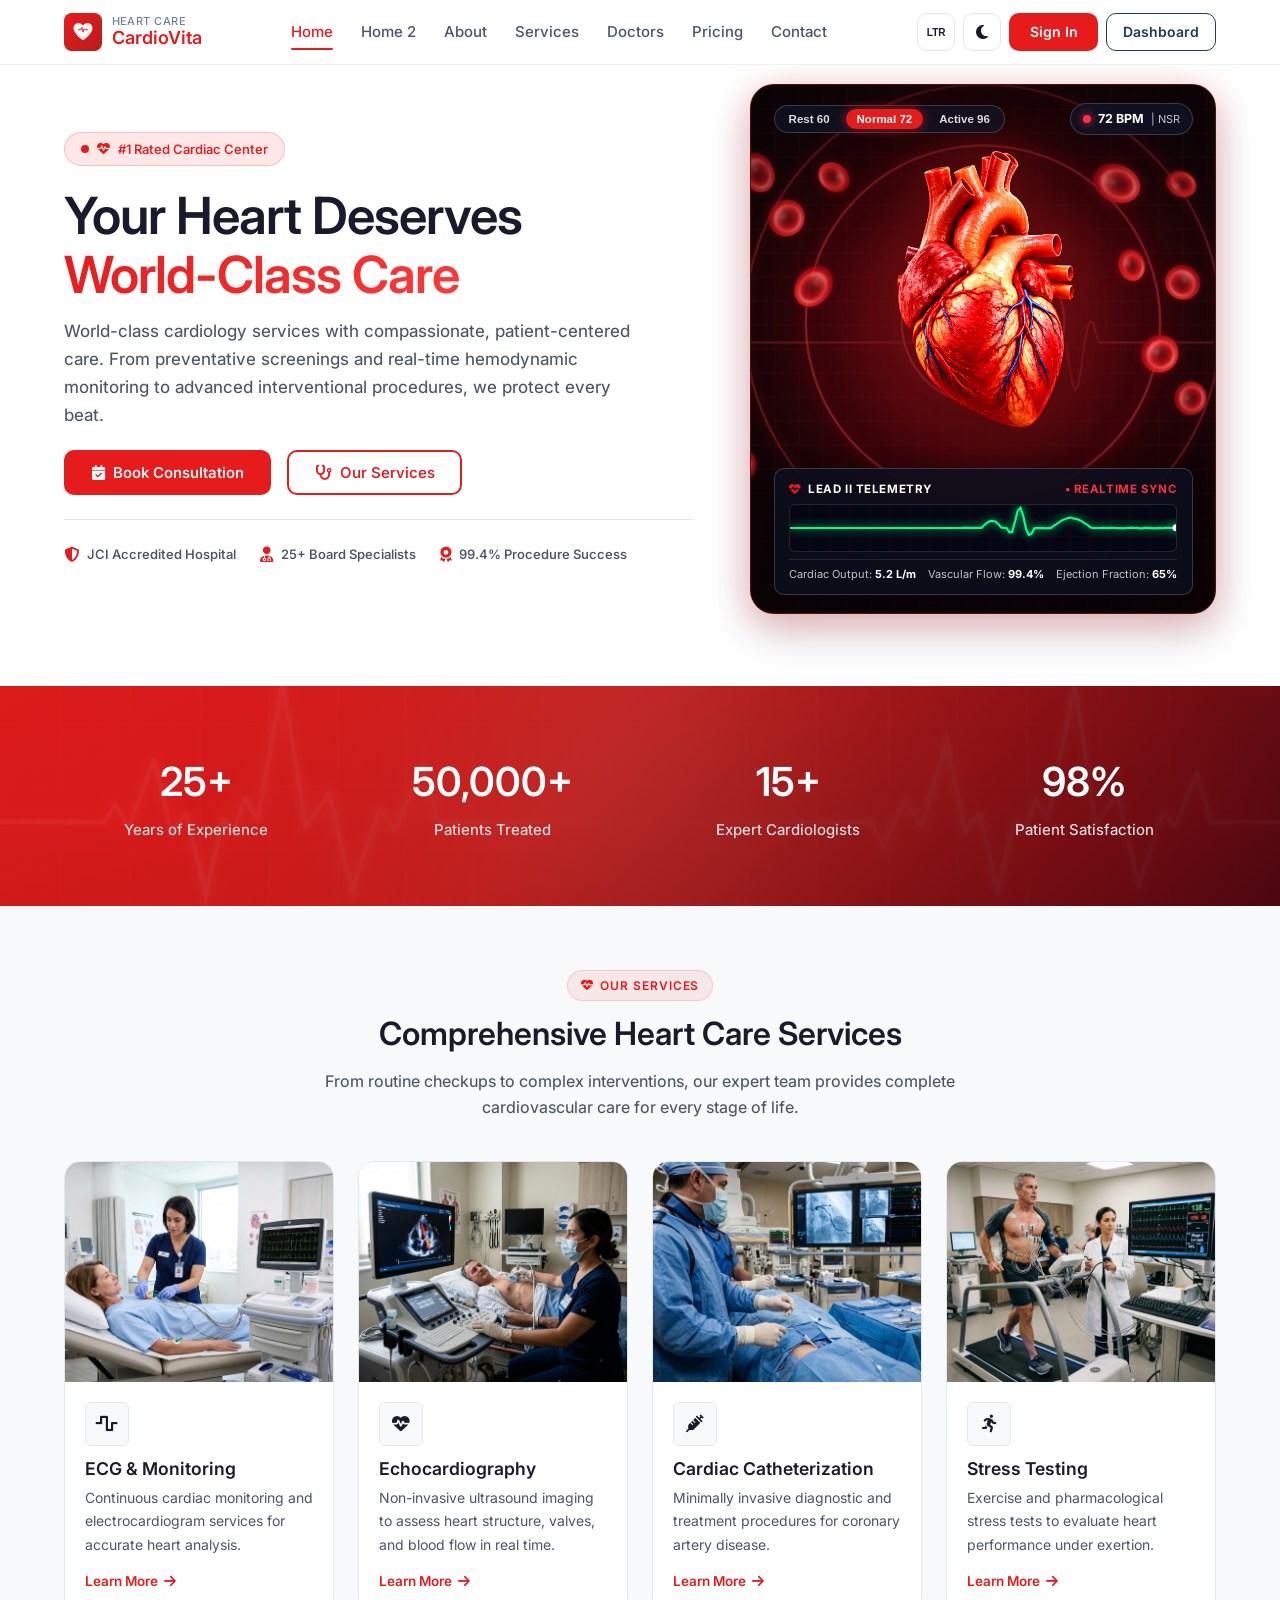
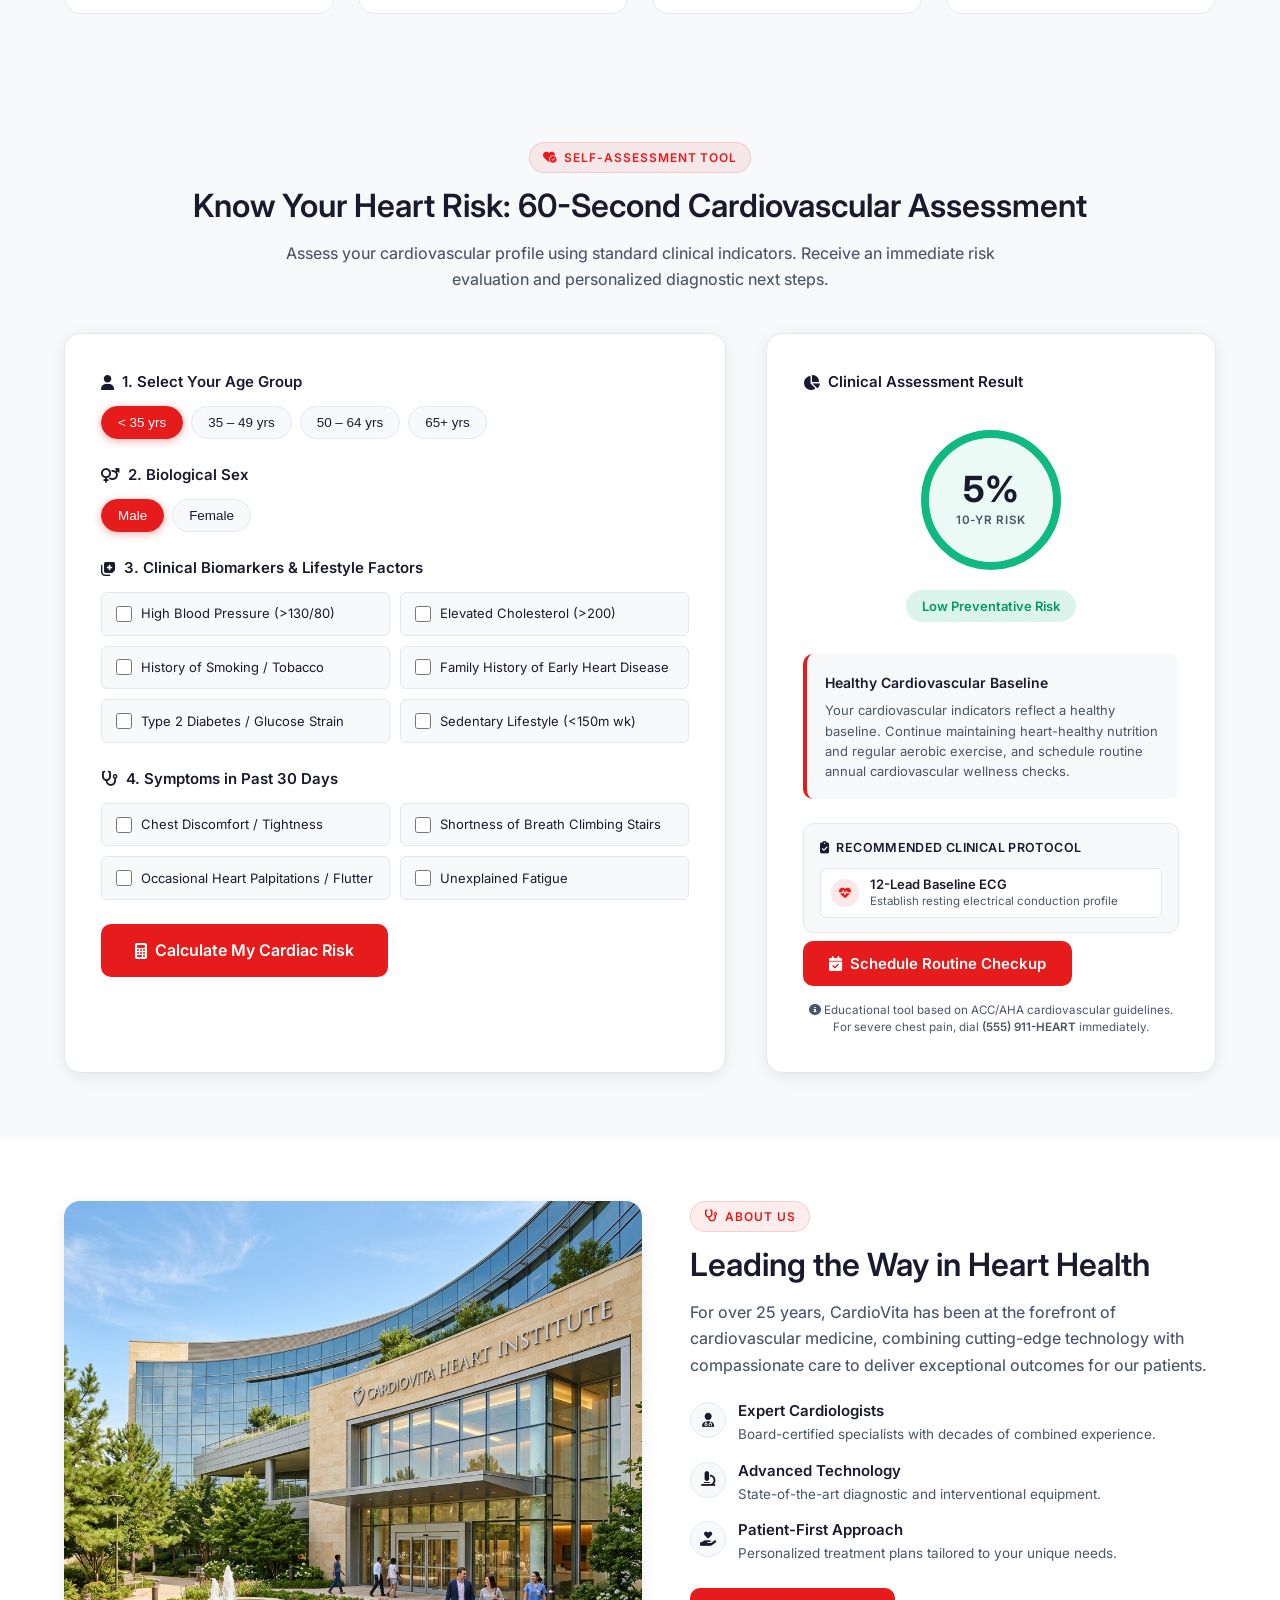
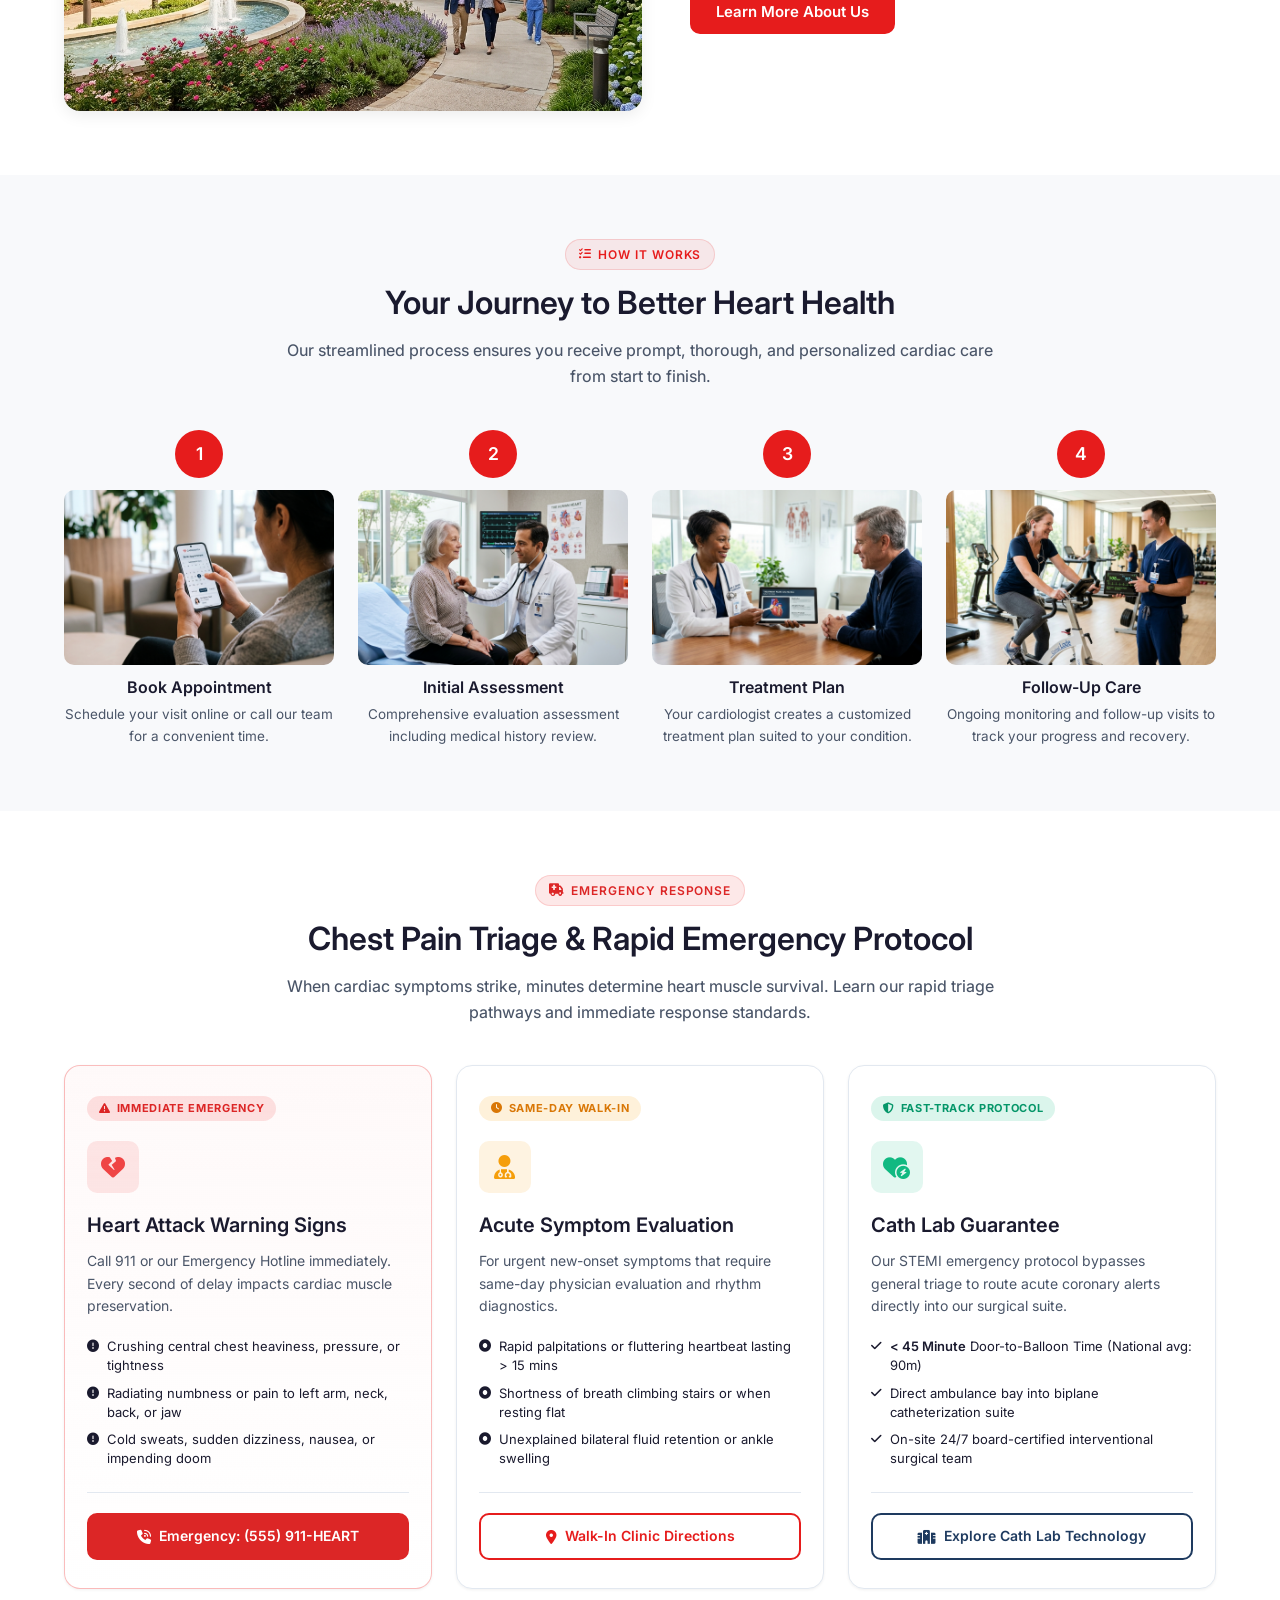
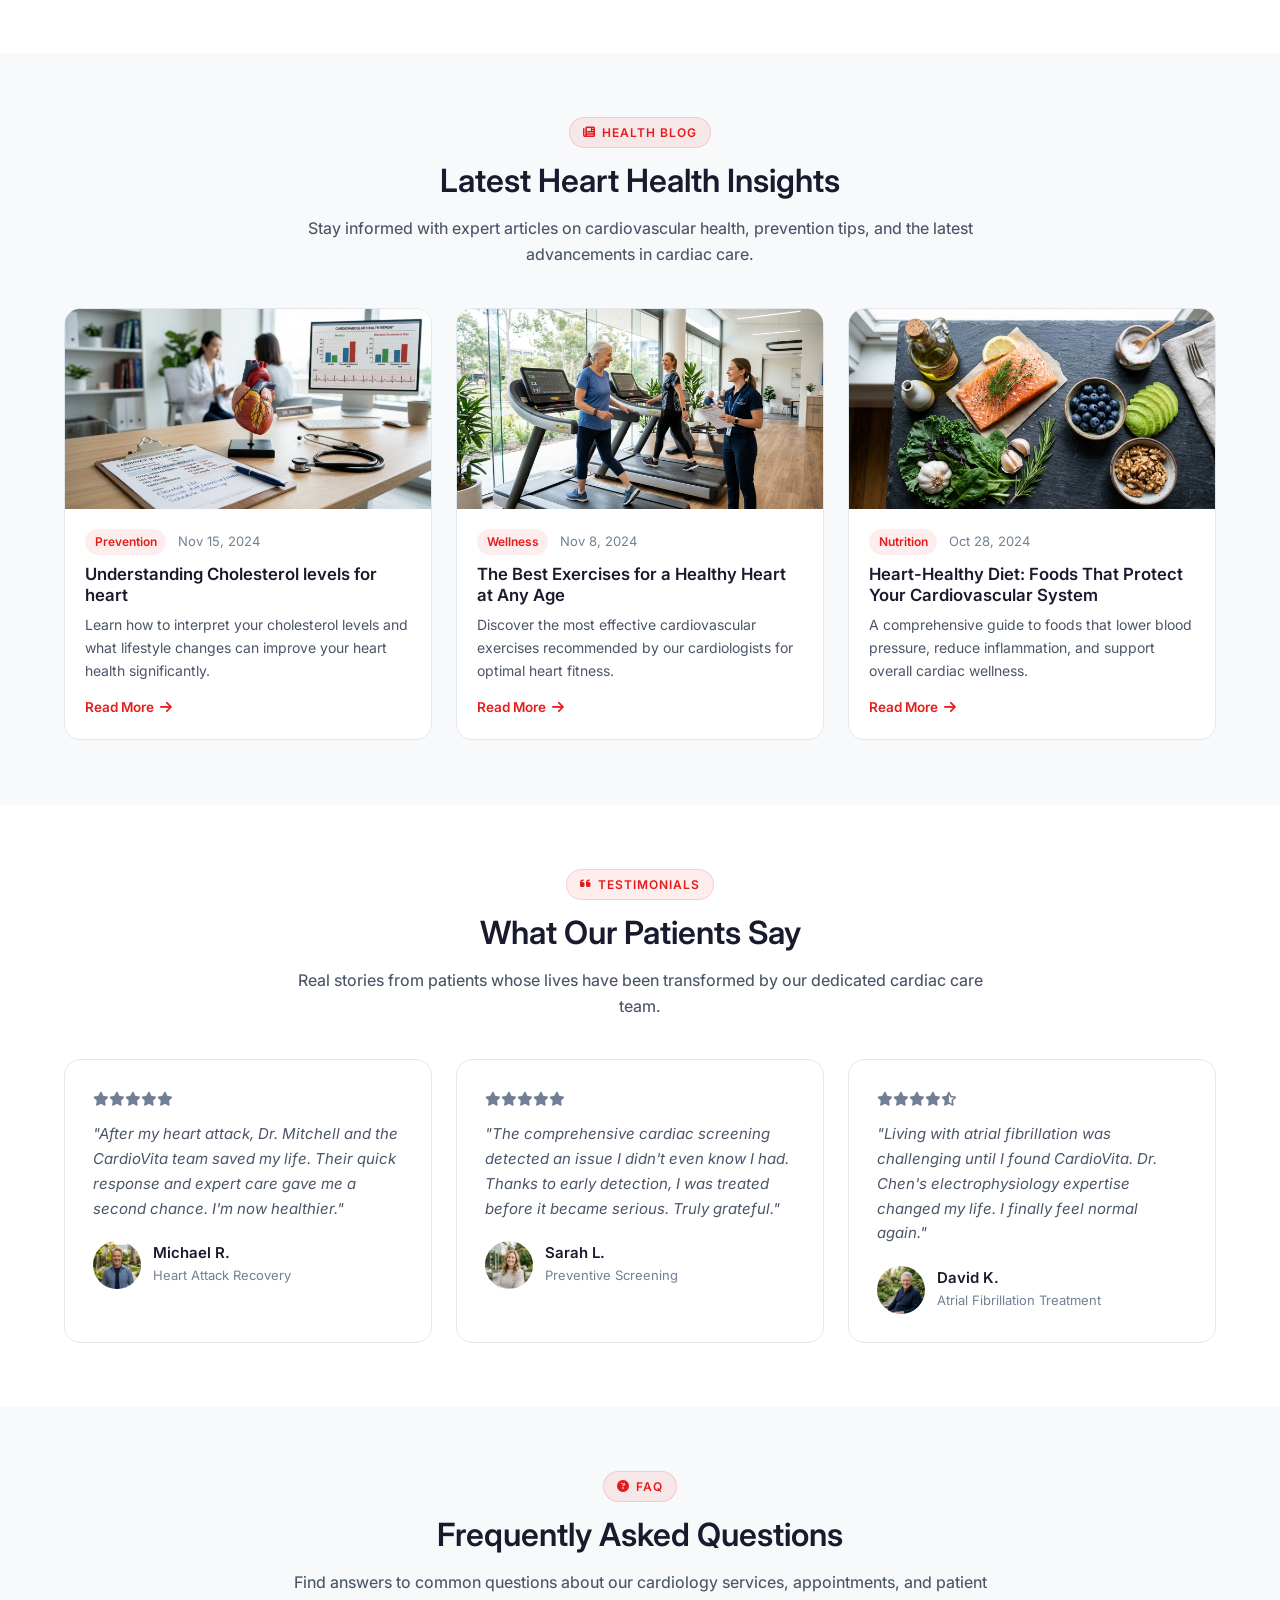
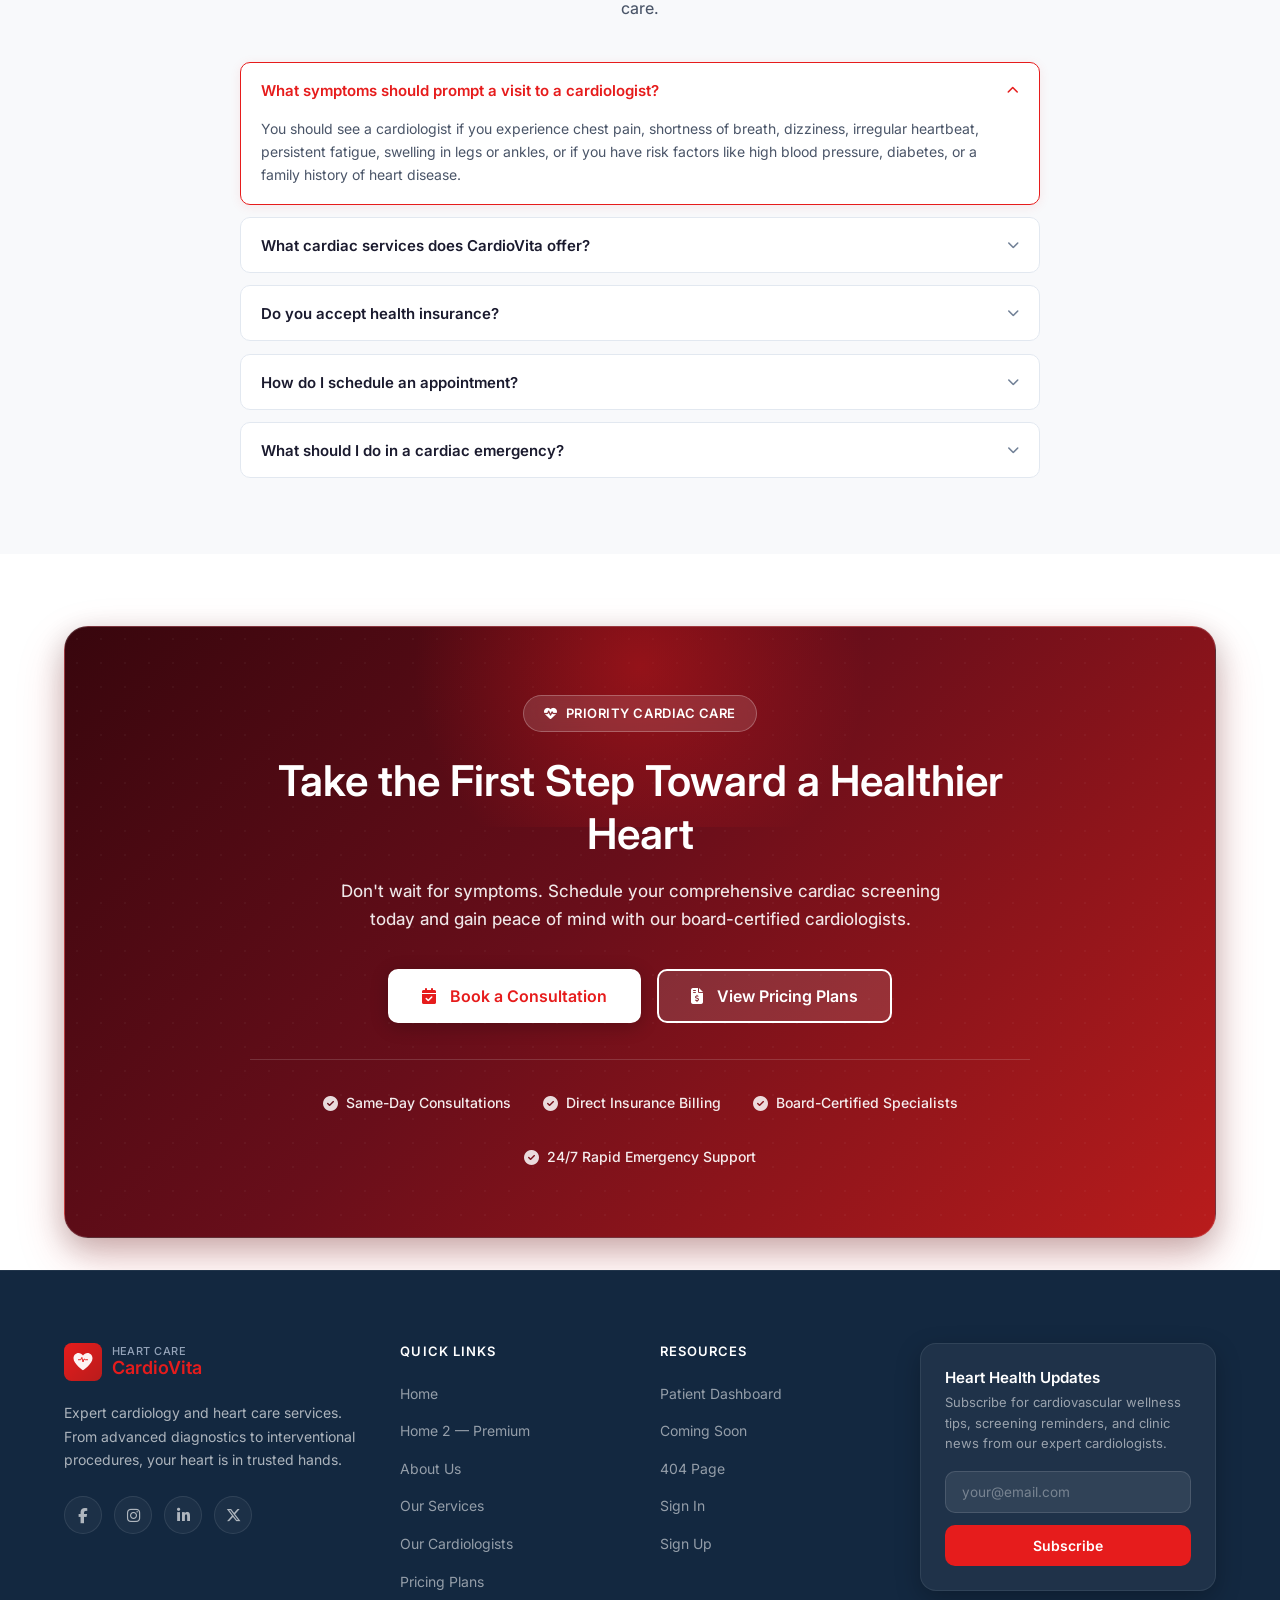
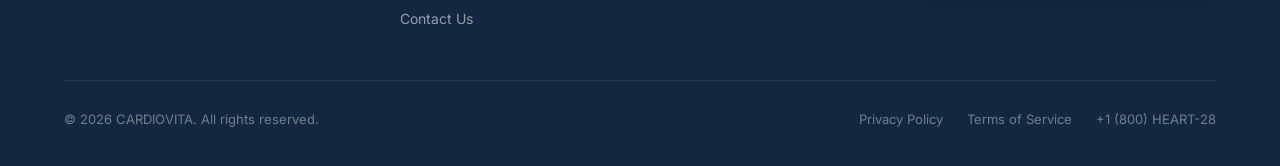
==== commit d3fce2fd: "fix" ====
--- a/index.html
+++ b/index.html
@@ -32,7 +32,7 @@
         .process-grid{display:grid;grid-template-columns:repeat(4,1fr);gap:1.5rem;position:relative}
         .process-card{text-align:center;position:relative}
         .process-num{width:48px;height:48px;border-radius:50%;background:var(--primary);color:#fff;font-size:1.1rem;font-weight:600;display:flex;align-items:center;justify-content:center;margin:0 auto .75rem}
-        .process-img{width:100%;height:160px;object-fit:cover;border-radius:var(--radius-md);margin-bottom:.75rem}
+        .process-img{width:100%;height:175px;object-fit:cover;border-radius:var(--radius-md);margin-bottom:.75rem}
         .process-card h4{font-size:1rem;margin-bottom:.35rem}
         .process-card p{font-size:.84375rem}
         .stats-section{position:relative;background-size:cover;background-position:center;padding:4rem 0}
@@ -63,30 +63,13 @@
         @media (max-width: 1024px) {
             .service-grid, .process-grid, .stats-grid { grid-template-columns: repeat(2, 1fr); }
             .service-card-img { height: 260px; object-position: center 20%; }
+            .process-img { height: 260px; }
             .about-split {
-                grid-template-columns: 1fr;
-                gap: 2.5rem;
+                grid-template-columns: 1.05fr 1fr;
+                gap: 2rem;
+                align-items: stretch;
             }
-            .about-split > div:last-child {
-                max-width: 680px;
-                margin: 0 auto;
-                width: 100%;
-                text-align: center;
-                display: flex;
-                flex-direction: column;
-                align-items: center;
-            }
-            .about-split .section-tag { margin: 0 auto 0.75rem; }
-            .about-split .section-title { text-align: center; }
-            .about-split .section-desc { text-align: center; margin-left: auto; margin-right: auto; }
-            .about-split .about-features {
-                text-align: left;
-                max-width: 520px;
-                width: 100%;
-                margin: 1.5rem auto;
-            }
-            .about-split .btn { margin: 0 auto; }
-            .about-img { height: 380px; min-height: auto; }
+            .about-img { height: 100%; min-height: 460px; }
             .testimonial-grid, .blog-grid { grid-template-columns: repeat(2, 1fr); }
         }
         @media (max-width: 1024px) and (min-width: 769px) {
@@ -105,6 +88,7 @@
             .service-grid, .testimonial-grid, .blog-grid { grid-template-columns: 1fr; }
             .service-card-img { height: 320px; object-position: center 18%; }
             .blog-card-img { height: 260px; object-position: center 20%; }
+            .process-img { height: 220px; }
             .testimonial-grid .testimonial-card:nth-child(3),
             .testimonial-grid .testimonial-card:nth-child(3):last-child,
             .blog-grid .blog-card:nth-child(3),
@@ -114,16 +98,38 @@
                 margin: 0 !important;
                 justify-self: auto !important;
             }
-            .about-split { gap: 1.75rem; }
-            .about-split > div:last-child { max-width: 100%; padding: 0 0.5rem; }
-            .about-split .about-features { max-width: 100%; }
+            .about-split {
+                grid-template-columns: 1fr;
+                gap: 1.75rem;
+            }
+            .about-split > div:last-child {
+                max-width: 100%;
+                padding: 0 0.5rem;
+                text-align: center;
+                display: flex;
+                flex-direction: column;
+                align-items: center;
+            }
+            .about-split .section-tag { margin: 0 auto 0.75rem; }
+            .about-split .section-title { text-align: center; }
+            .about-split .section-desc { text-align: center; margin-left: auto; margin-right: auto; }
+            .about-split .about-features {
+                text-align: left;
+                max-width: 100%;
+                margin: 1.25rem auto;
+            }
+            .about-split .btn { margin: 0 auto; }
             .about-img { height: 280px; min-height: auto; }
         }
         @media (max-width: 480px) {
             .service-card-img { height: 240px; }
             .blog-card-img { height: 210px; }
+            .process-img { height: 180px; }
         }
-        @media (max-width: 360px) { .process-grid, .stats-grid { grid-template-columns: 1fr; } }
+        @media (max-width: 360px) {
+            .process-grid, .stats-grid { grid-template-columns: 1fr; }
+            .process-img { height: 200px; }
+        }
     </style>
 </head>
 <body>
@@ -202,7 +208,7 @@
         </section>
 
         <!-- STATISTICS COUNTER -->
-        <section class="stats-section" style="background-image:url('assets/images/stats-background.jpg')">
+        <section class="stats-section" style="background-image:url('assets/images/cardiac-cells-bg.jpg')">
             <div class="stats-overlay"></div>
             <div class="container">
                 <div class="stats-grid fade-up">
@@ -452,13 +458,13 @@
                         <div class="process-num">1</div>
                         <img src="assets/images/process-step1.jpg" alt="Book Appointment" class="process-img">
                         <h4>Book Appointment</h4>
-                        <p>Schedule your visit online or call our team for a convenient appointment time.</p>
+                        <p>Schedule your visit online or call our team for a convenient time.</p>
                     </div>
                     <div class="process-card fade-up">
                         <div class="process-num">2</div>
                         <img src="assets/images/process-step2.jpg" alt="Initial Assessment" class="process-img">
                         <h4>Initial Assessment</h4>
-                        <p>Comprehensive evaluation including medical history review.</p>
+                        <p>Comprehensive evaluation assessment including medical history review.</p>
                     </div>
                     <div class="process-card fade-up">
                         <div class="process-num">3</div>
@@ -471,110 +477,6 @@
                         <img src="assets/images/process-step4.jpg" alt="Follow-Up Care" class="process-img">
                         <h4>Follow-Up Care</h4>
                         <p>Ongoing monitoring and follow-up visits to track your progress and recovery.</p>
-                    </div>
-                </div>
-            </div>
-        </section>
-
-        <!-- TESTIMONIALS -->
-        <section class="section">
-            <div class="container">
-                <div class="section-header text-center fade-up">
-                    <span class="section-tag"><i class="fas fa-quote-left"></i> Testimonials</span>
-                    <h2 class="section-title">What Our Patients Say</h2>
-                    <p class="section-desc">Real stories from patients whose lives have been transformed by our dedicated cardiac care team.</p>
-                </div>
-                <div class="testimonial-grid">
-                    <div class="testimonial-card fade-up">
-                        <div class="testimonial-stars"><i class="fas fa-star"></i><i class="fas fa-star"></i><i class="fas fa-star"></i><i class="fas fa-star"></i><i class="fas fa-star"></i></div>
-                        <p class="testimonial-text">"After my heart attack, Dr. Mitchell and the CardioVita team saved my life. Their quick response and expert care gave me a second chance. I'm now healthier."</p>
-                        <div class="testimonial-author">
-                            <img src="assets/images/testimonial-1.jpg" alt="Michael R." class="testimonial-avatar">
-                            <div class="testimonial-info">
-                                <h4>Michael R.</h4>
-                                <p>Heart Attack Recovery</p>
-                            </div>
-                        </div>
-                    </div>
-                    <div class="testimonial-card fade-up">
-                        <div class="testimonial-stars"><i class="fas fa-star"></i><i class="fas fa-star"></i><i class="fas fa-star"></i><i class="fas fa-star"></i><i class="fas fa-star"></i></div>
-                        <p class="testimonial-text">"The comprehensive cardiac screening detected an issue I didn't even know I had. Thanks to early detection, I was treated before it became serious. Truly grateful."</p>
-                        <div class="testimonial-author">
-                            <img src="assets/images/testimonial-2.jpg" alt="Sarah L." class="testimonial-avatar">
-                            <div class="testimonial-info">
-                                <h4>Sarah L.</h4>
-                                <p>Preventive Screening</p>
-                            </div>
-                        </div>
-                    </div>
-                    <div class="testimonial-card fade-up">
-                        <div class="testimonial-stars"><i class="fas fa-star"></i><i class="fas fa-star"></i><i class="fas fa-star"></i><i class="fas fa-star"></i><i class="fas fa-star-half-stroke"></i></div>
-                        <p class="testimonial-text">"Living with atrial fibrillation was challenging until I found CardioVita. Dr. Chen's electrophysiology expertise changed my life. I finally feel normal again."</p>
-                        <div class="testimonial-author">
-                            <img src="assets/images/testimonial-3.jpg" alt="David K." class="testimonial-avatar">
-                            <div class="testimonial-info">
-                                <h4>David K.</h4>
-                                <p>Atrial Fibrillation Treatment</p>
-                            </div>
-                        </div>
-                    </div>
-                </div>
-            </div>
-        </section>
-
-        <!-- FAQ ACCORDION -->
-        <section class="section bg-alt">
-            <div class="container">
-                <div class="section-header text-center fade-up">
-                    <span class="section-tag"><i class="fas fa-circle-question"></i> FAQ</span>
-                    <h2 class="section-title">Frequently Asked Questions</h2>
-                    <p class="section-desc">Find answers to common questions about our cardiology services, appointments, and patient care.</p>
-                </div>
-                <div style="max-width:800px;margin:0 auto">
-                    <div class="faq-item active fade-up">
-                        <button class="faq-question">
-                            <span>What symptoms should prompt a visit to a cardiologist?</span>
-                            <i class="fas fa-chevron-down"></i>
-                        </button>
-                        <div class="faq-answer">
-                            <p>You should see a cardiologist if you experience chest pain, shortness of breath, dizziness, irregular heartbeat, persistent fatigue, swelling in legs or ankles, or if you have risk factors like high blood pressure, diabetes, or a family history of heart disease.</p>
-                        </div>
-                    </div>
-                    <div class="faq-item fade-up">
-                        <button class="faq-question">
-                            <span>What cardiac services does CardioVita offer?</span>
-                            <i class="fas fa-chevron-down"></i>
-                        </button>
-                        <div class="faq-answer">
-                            <p>We offer comprehensive services including ECG monitoring, echocardiography, cardiac catheterization, stress testing, electrophysiology studies, nuclear cardiology, preventive screenings, cardiac rehabilitation, and emergency cardiac care.</p>
-                        </div>
-                    </div>
-                    <div class="faq-item fade-up">
-                        <button class="faq-question">
-                            <span>Do you accept health insurance?</span>
-                            <i class="fas fa-chevron-down"></i>
-                        </button>
-                        <div class="faq-answer">
-                            <p>Yes, we accept most major health insurance plans including Aetna, BlueCross BlueShield, Cigna, UnitedHealthcare, Humana, and Medicare. Please contact our billing team to verify your specific coverage before your visit.</p>
-                        </div>
-                    </div>
-                    <div class="faq-item fade-up">
-                        <button class="faq-question">
-                            <span>How do I schedule an appointment?</span>
-                            <i class="fas fa-chevron-down"></i>
-                        </button>
-                        <div class="faq-answer">
-                            <p>You can schedule an appointment by calling +1 (800) 432-7428, using our online booking system through the patient dashboard, or visiting our contact page. We offer both in-person and telehealth consultations.</p>
-                        </div>
-                    </div>
-                    <div class="faq-item fade-up">
-                        <button class="faq-question">
-                            <span>What should I do in a cardiac emergency?</span>
-                            <i class="fas fa-chevron-down"></i>
-                        </button>
-                        <div class="faq-answer">
-                            <p>If you or someone else is experiencing a cardiac emergency such as severe chest pain, difficulty breathing, or loss of consciousness, call 911 immediately. Our emergency cardiac unit is available 24/7 for urgent cases.</p>
-                        </div>
                     </div>
                 </div>
             </div>
@@ -653,7 +555,7 @@
         </section>
 
         <!-- BLOG PREVIEW -->
-        <section class="section">
+        <section class="section bg-alt">
             <div class="container">
                 <div class="section-header text-center fade-up">
                     <span class="section-tag"><i class="fas fa-newspaper"></i> Health Blog</span>
@@ -668,7 +570,7 @@
                                 <span class="blog-category">Prevention</span>
                                 <span class="blog-date">Nov 15, 2024</span>
                             </div>
-                            <h3>Understanding Cholesterol: What Your Numbers Really Mean</h3>
+                            <h3>Understanding Cholesterol levels for heart</h3>
                             <p>Learn how to interpret your cholesterol levels and what lifestyle changes can improve your heart health significantly.</p>
                             <a href="coming-soon.html" class="service-card-link">Read More <i class="fas fa-arrow-right"></i></a>
                         </div>
@@ -695,6 +597,110 @@
                             <h3>Heart-Healthy Diet: Foods That Protect Your Cardiovascular System</h3>
                             <p>A comprehensive guide to foods that lower blood pressure, reduce inflammation, and support overall cardiac wellness.</p>
                             <a href="coming-soon.html" class="service-card-link">Read More <i class="fas fa-arrow-right"></i></a>
+                        </div>
+                    </div>
+                </div>
+            </div>
+        </section>
+
+        <!-- TESTIMONIALS -->
+        <section class="section">
+            <div class="container">
+                <div class="section-header text-center fade-up">
+                    <span class="section-tag"><i class="fas fa-quote-left"></i> Testimonials</span>
+                    <h2 class="section-title">What Our Patients Say</h2>
+                    <p class="section-desc">Real stories from patients whose lives have been transformed by our dedicated cardiac care team.</p>
+                </div>
+                <div class="testimonial-grid">
+                    <div class="testimonial-card fade-up">
+                        <div class="testimonial-stars"><i class="fas fa-star"></i><i class="fas fa-star"></i><i class="fas fa-star"></i><i class="fas fa-star"></i><i class="fas fa-star"></i></div>
+                        <p class="testimonial-text">"After my heart attack, Dr. Mitchell and the CardioVita team saved my life. Their quick response and expert care gave me a second chance. I'm now healthier."</p>
+                        <div class="testimonial-author">
+                            <img src="assets/images/testimonial-1.jpg" alt="Michael R." class="testimonial-avatar">
+                            <div class="testimonial-info">
+                                <h4>Michael R.</h4>
+                                <p>Heart Attack Recovery</p>
+                            </div>
+                        </div>
+                    </div>
+                    <div class="testimonial-card fade-up">
+                        <div class="testimonial-stars"><i class="fas fa-star"></i><i class="fas fa-star"></i><i class="fas fa-star"></i><i class="fas fa-star"></i><i class="fas fa-star"></i></div>
+                        <p class="testimonial-text">"The comprehensive cardiac screening detected an issue I didn't even know I had. Thanks to early detection, I was treated before it became serious. Truly grateful."</p>
+                        <div class="testimonial-author">
+                            <img src="assets/images/testimonial-2.jpg" alt="Sarah L." class="testimonial-avatar">
+                            <div class="testimonial-info">
+                                <h4>Sarah L.</h4>
+                                <p>Preventive Screening</p>
+                            </div>
+                        </div>
+                    </div>
+                    <div class="testimonial-card fade-up">
+                        <div class="testimonial-stars"><i class="fas fa-star"></i><i class="fas fa-star"></i><i class="fas fa-star"></i><i class="fas fa-star"></i><i class="fas fa-star-half-stroke"></i></div>
+                        <p class="testimonial-text">"Living with atrial fibrillation was challenging until I found CardioVita. Dr. Chen's electrophysiology expertise changed my life. I finally feel normal again."</p>
+                        <div class="testimonial-author">
+                            <img src="assets/images/testimonial-3.jpg" alt="David K." class="testimonial-avatar">
+                            <div class="testimonial-info">
+                                <h4>David K.</h4>
+                                <p>Atrial Fibrillation Treatment</p>
+                            </div>
+                        </div>
+                    </div>
+                </div>
+            </div>
+        </section>
+
+        <!-- FAQ ACCORDION -->
+        <section class="section bg-alt">
+            <div class="container">
+                <div class="section-header text-center fade-up">
+                    <span class="section-tag"><i class="fas fa-circle-question"></i> FAQ</span>
+                    <h2 class="section-title">Frequently Asked Questions</h2>
+                    <p class="section-desc">Find answers to common questions about our cardiology services, appointments, and patient care.</p>
+                </div>
+                <div style="max-width:800px;margin:0 auto">
+                    <div class="faq-item active fade-up">
+                        <button class="faq-question">
+                            <span>What symptoms should prompt a visit to a cardiologist?</span>
+                            <i class="fas fa-chevron-down"></i>
+                        </button>
+                        <div class="faq-answer">
+                            <p>You should see a cardiologist if you experience chest pain, shortness of breath, dizziness, irregular heartbeat, persistent fatigue, swelling in legs or ankles, or if you have risk factors like high blood pressure, diabetes, or a family history of heart disease.</p>
+                        </div>
+                    </div>
+                    <div class="faq-item fade-up">
+                        <button class="faq-question">
+                            <span>What cardiac services does CardioVita offer?</span>
+                            <i class="fas fa-chevron-down"></i>
+                        </button>
+                        <div class="faq-answer">
+                            <p>We offer comprehensive services including ECG monitoring, echocardiography, cardiac catheterization, stress testing, electrophysiology studies, nuclear cardiology, preventive screenings, cardiac rehabilitation, and emergency cardiac care.</p>
+                        </div>
+                    </div>
+                    <div class="faq-item fade-up">
+                        <button class="faq-question">
+                            <span>Do you accept health insurance?</span>
+                            <i class="fas fa-chevron-down"></i>
+                        </button>
+                        <div class="faq-answer">
+                            <p>Yes, we accept most major health insurance plans including Aetna, BlueCross BlueShield, Cigna, UnitedHealthcare, Humana, and Medicare. Please contact our billing team to verify your specific coverage before your visit.</p>
+                        </div>
+                    </div>
+                    <div class="faq-item fade-up">
+                        <button class="faq-question">
+                            <span>How do I schedule an appointment?</span>
+                            <i class="fas fa-chevron-down"></i>
+                        </button>
+                        <div class="faq-answer">
+                            <p>You can schedule an appointment by calling +1 (800) 432-7428, using our online booking system through the patient dashboard, or visiting our contact page. We offer both in-person and telehealth consultations.</p>
+                        </div>
+                    </div>
+                    <div class="faq-item fade-up">
+                        <button class="faq-question">
+                            <span>What should I do in a cardiac emergency?</span>
+                            <i class="fas fa-chevron-down"></i>
+                        </button>
+                        <div class="faq-answer">
+                            <p>If you or someone else is experiencing a cardiac emergency such as severe chest pain, difficulty breathing, or loss of consciousness, call 911 immediately. Our emergency cardiac unit is available 24/7 for urgent cases.</p>
                         </div>
                     </div>
                 </div>
--- a/style.css
+++ b/style.css
@@ -422,18 +422,17 @@
 }
 
 .btn-outline-white {
-    background: rgba(255, 255, 255, 0.08);
+    background: rgba(255, 255, 255, 0.12);
     color: #FFFFFF !important;
-    border: 1.5px solid rgba(255, 255, 255, 0.85) !important;
-    backdrop-filter: blur(8px);
-    font-weight: 500;
+    border: 2px solid #FFFFFF !important;
+    font-weight: 600;
     transition: all var(--transition-normal);
 }
 
 .btn-outline-white:hover {
-    background: rgba(255, 255, 255, 0.22);
+    background: #FFFFFF !important;
     border-color: #FFFFFF !important;
-    color: #FFFFFF !important;
+    color: var(--primary) !important;
     transform: translateY(-2px);
     box-shadow: 0 8px 24px rgba(0, 0, 0, 0.28);
 }
@@ -873,13 +872,13 @@
 .footer-logo {
     display: inline-flex;
     align-items: center;
-    gap: 0.75rem;
+    gap: 0.6rem;
     text-decoration: none;
     margin-bottom: 1.25rem;
 }
 
 .footer-logo .brand-top {
-    color: rgba(255, 255, 255, 0.7);
+    color: #94A3B8;
     font-size: 0.6875rem;
     font-weight: 500;
     text-transform: uppercase;
@@ -887,7 +886,7 @@
 }
 
 .footer-logo .brand-bottom {
-    color: #FFFFFF;
+    color: var(--primary);
     font-size: 1.125rem;
     font-weight: 600;
 }
@@ -1350,8 +1349,8 @@
     position: relative;
     width: 100%;
     overflow: hidden;
-    min-height: 640px;
-    height: clamp(640px, 84vh, 760px);
+    min-height: 580px;
+    height: clamp(580px, 68vh, 620px);
     background: #0B0F19;
 }
 
@@ -1364,7 +1363,7 @@
     pointer-events: none;
     transition: opacity 0.8s cubic-bezier(0.4, 0, 0.2, 1);
     display: flex;
-    align-items: center;
+    align-items: flex-start;
     z-index: 1;
 }
 
@@ -1400,7 +1399,7 @@
     position: relative;
     z-index: 2;
     width: 100%;
-    padding: 2.5rem 1.75rem;
+    padding: 2.5rem 1.75rem 5rem;
     box-sizing: border-box;
 }
 
@@ -1727,7 +1726,7 @@
 .hero-controls,
 .hero-nav {
     position: absolute;
-    bottom: 1.75rem;
+    bottom: 1.45rem;
     left: 50%;
     transform: translateX(-50%);
     z-index: 10;
@@ -2045,18 +2044,17 @@
 
 .cta-normal-actions .btn-outline-white,
 .about-cta-actions .btn-outline-white {
-    background: rgba(255, 255, 255, 0.08);
+    background: rgba(255, 255, 255, 0.12);
     color: #FFFFFF !important;
-    border: 1.5px solid rgba(255, 255, 255, 0.85) !important;
-    backdrop-filter: blur(8px);
-    font-weight: 500;
+    border: 2px solid #FFFFFF !important;
+    font-weight: 600;
 }
 
 .cta-normal-actions .btn-outline-white:hover,
 .about-cta-actions .btn-outline-white:hover {
-    background: rgba(255, 255, 255, 0.22);
+    background: #FFFFFF !important;
     border-color: #FFFFFF !important;
-    color: #FFFFFF !important;
+    color: var(--primary) !important;
     transform: translateY(-2px);
     box-shadow: 0 8px 24px rgba(0, 0, 0, 0.28);
 }
@@ -2109,9 +2107,15 @@
     .cta-normal-actions {
         flex-direction: column;
         width: 100%;
+        gap: 0.85rem;
     }
     .cta-normal-actions .btn {
-        width: 100%;
+        width: 100% !important;
+        min-width: 0 !important;
+        display: flex !important;
+        align-items: center !important;
+        justify-content: center !important;
+        text-align: center !important;
     }
 }
 
@@ -2295,16 +2299,16 @@
 
 .auth-logo-text .brand-top {
     font-size: 0.75rem;
-    font-weight: 600;
-    color: var(--primary);
+    font-weight: 500;
+    color: var(--text-muted);
     text-transform: uppercase;
-    letter-spacing: 0.08em;
+    letter-spacing: 0.04em;
 }
 
 .auth-logo-text .brand-bottom {
     font-size: 1.25rem;
     font-weight: 600;
-    color: var(--text);
+    color: var(--primary);
     letter-spacing: -0.01em;
 }
 
@@ -3492,24 +3496,62 @@
     .section-desc { font-size: 0.9375rem; }
 
     .hero-slider {
-        min-height: 640px;
+        min-height: 440px;
         height: auto;
     }
     .hero-slide {
         align-items: flex-start;
-        justify-content: flex-start;
-    }
-    .hero-grid { grid-template-columns: 1fr; gap: 2rem; }
+        justify-content: center;
+    }
+    .hero-grid { grid-template-columns: 1fr; gap: 1.5rem; }
     .hero-side-col { display: none; }
-    .hero-slide-title { font-size: 1.85rem; }
-    .hero-slide-subtitle { font-size: 0.95rem; }
+    .hero-main-col {
+        text-align: center;
+        display: flex;
+        flex-direction: column;
+        align-items: center;
+        margin: 0 auto;
+        max-width: 640px;
+        width: 100%;
+    }
+    .hero-badge-pill {
+        margin: 0 auto 1rem;
+        align-self: center;
+    }
+    .hero-slide-title {
+        font-size: 1.85rem;
+        text-align: center;
+        margin-bottom: 0.65rem;
+    }
+    .hero-slide-subtitle {
+        font-size: 0.95rem;
+        text-align: center;
+        margin-left: auto;
+        margin-right: auto;
+        margin-bottom: 1rem;
+    }
     .hero-slide-container {
-        padding: 2.25rem 1.75rem 5rem !important;
+        padding: 1.5rem 1.5rem 4.25rem !important;
         box-sizing: border-box;
     }
+    .hero-btn-group {
+        justify-content: center;
+        align-items: center;
+        margin: 0 auto 1.25rem;
+    }
     .hero-trust-bar {
-        gap: 1rem;
-        padding-top: 1rem;
+        justify-content: center;
+        align-items: center;
+        gap: 1.25rem;
+        padding-top: 0.85rem;
+        margin-left: auto;
+        margin-right: auto;
+        width: 100%;
+        flex-wrap: wrap;
+    }
+    .hero-controls,
+    .hero-nav {
+        bottom: 1.15rem;
     }
 
     .page-hero,
@@ -3927,6 +3969,13 @@
     }
 }
 
+@media (max-width: 576px) {
+    .hero-slider {
+        min-height: 495px;
+        height: auto;
+    }
+}
+
 @media (max-width: 480px) {
     .container,
     .nav-inner,
@@ -3937,14 +3986,14 @@
     }
 
     .hero-slider {
-        min-height: 690px;
+        min-height: 525px;
         height: auto;
     }
     .hero-slide {
         align-items: flex-start;
     }
     .hero-slide-container {
-        padding: 2rem 1.25rem 5rem !important;
+        padding: 1.5rem 1rem 4.25rem !important;
         box-sizing: border-box;
     }
     .hero-trust-bar {
@@ -3999,7 +4048,7 @@
     h1 { font-size: 1.5rem; }
     h2, .section-title { font-size: 1.35rem; }
     .hero-slider {
-        min-height: 740px;
+        min-height: 560px;
         height: auto;
     }
     .hero-slide {
@@ -4008,7 +4057,7 @@
     .hero-slide-title { font-size: 1.6rem !important; }
     .hero-slide-subtitle { font-size: 0.9rem !important; line-height: 1.55; }
     .hero-slide-container {
-        padding: 1.75rem 1rem 5.25rem !important;
+        padding: 1.25rem 0.85rem 4.25rem !important;
         box-sizing: border-box;
     }
     .hero-trust-bar {
@@ -4130,6 +4179,8 @@
     gap: 2.5rem;
     align-items: stretch;
     margin-top: 2rem;
+    min-width: 0;
+    width: 100%;
 }
 
 .risk-form-card,
@@ -4140,6 +4191,9 @@
     padding: 2.25rem;
     box-shadow: var(--shadow-md, 0 4px 20px rgba(0,0,0,0.05));
     transition: transform var(--transition-fast, 0.2s ease), box-shadow var(--transition-fast, 0.2s ease);
+    min-width: 0;
+    width: 100%;
+    box-sizing: border-box;
 }
 
 html.dark .risk-form-card,
@@ -5017,9 +5071,103 @@
         grid-template-columns: 1fr;
         gap: 1.5rem;
     }
+
+    .triage-card {
+        text-align: center;
+        align-items: center;
+    }
+
+    .triage-card > div:first-child {
+        display: flex;
+        flex-direction: column;
+        align-items: center;
+        width: 100%;
+    }
+
+    .triage-badge {
+        margin-left: auto;
+        margin-right: auto;
+    }
+
+    .triage-icon-wrap {
+        margin-left: auto;
+        margin-right: auto;
+    }
+
+    .triage-card h3 {
+        text-align: center;
+    }
+
+    .triage-card p {
+        text-align: center;
+        max-width: 580px;
+        margin-left: auto;
+        margin-right: auto;
+    }
+
+    .triage-symptoms-list {
+        text-align: left;
+        max-width: 480px;
+        width: 100%;
+        margin: 0 auto 1.5rem;
+    }
+
+    [dir="rtl"] .triage-symptoms-list {
+        text-align: right;
+    }
+
+    .triage-action-box {
+        width: 100%;
+        display: flex;
+        justify-content: center;
+    }
+
+    .triage-action-box .btn {
+        max-width: 420px;
+        margin: 0 auto;
+    }
+
+    .risk-form-card,
+    .risk-result-card {
+        padding: 1.75rem 1.35rem;
+    }
 }
 
 @media (max-width: 576px) {
+    .triage-action-box .btn {
+        max-width: 100%;
+    }
+
+    .triage-symptoms-list {
+        max-width: 100%;
+    }
+
+    .risk-form-card,
+    .risk-result-card {
+        padding: 1.25rem 1rem;
+    }
+
+    .risk-screener-grid {
+        gap: 1.5rem;
+    }
+
+    .risk-form-card .btn,
+    .risk-result-card .btn {
+        white-space: normal;
+        font-size: 0.95rem;
+        padding: 0.75rem 1rem;
+    }
+
+    .risk-pill-btn {
+        padding: 0.45rem 0.75rem;
+        font-size: 0.78125rem;
+    }
+
+    .risk-check-label {
+        font-size: 0.78125rem;
+        padding: 0.55rem 0.75rem;
+    }
+
     .risk-checkbox-grid {
         grid-template-columns: 1fr;
     }
